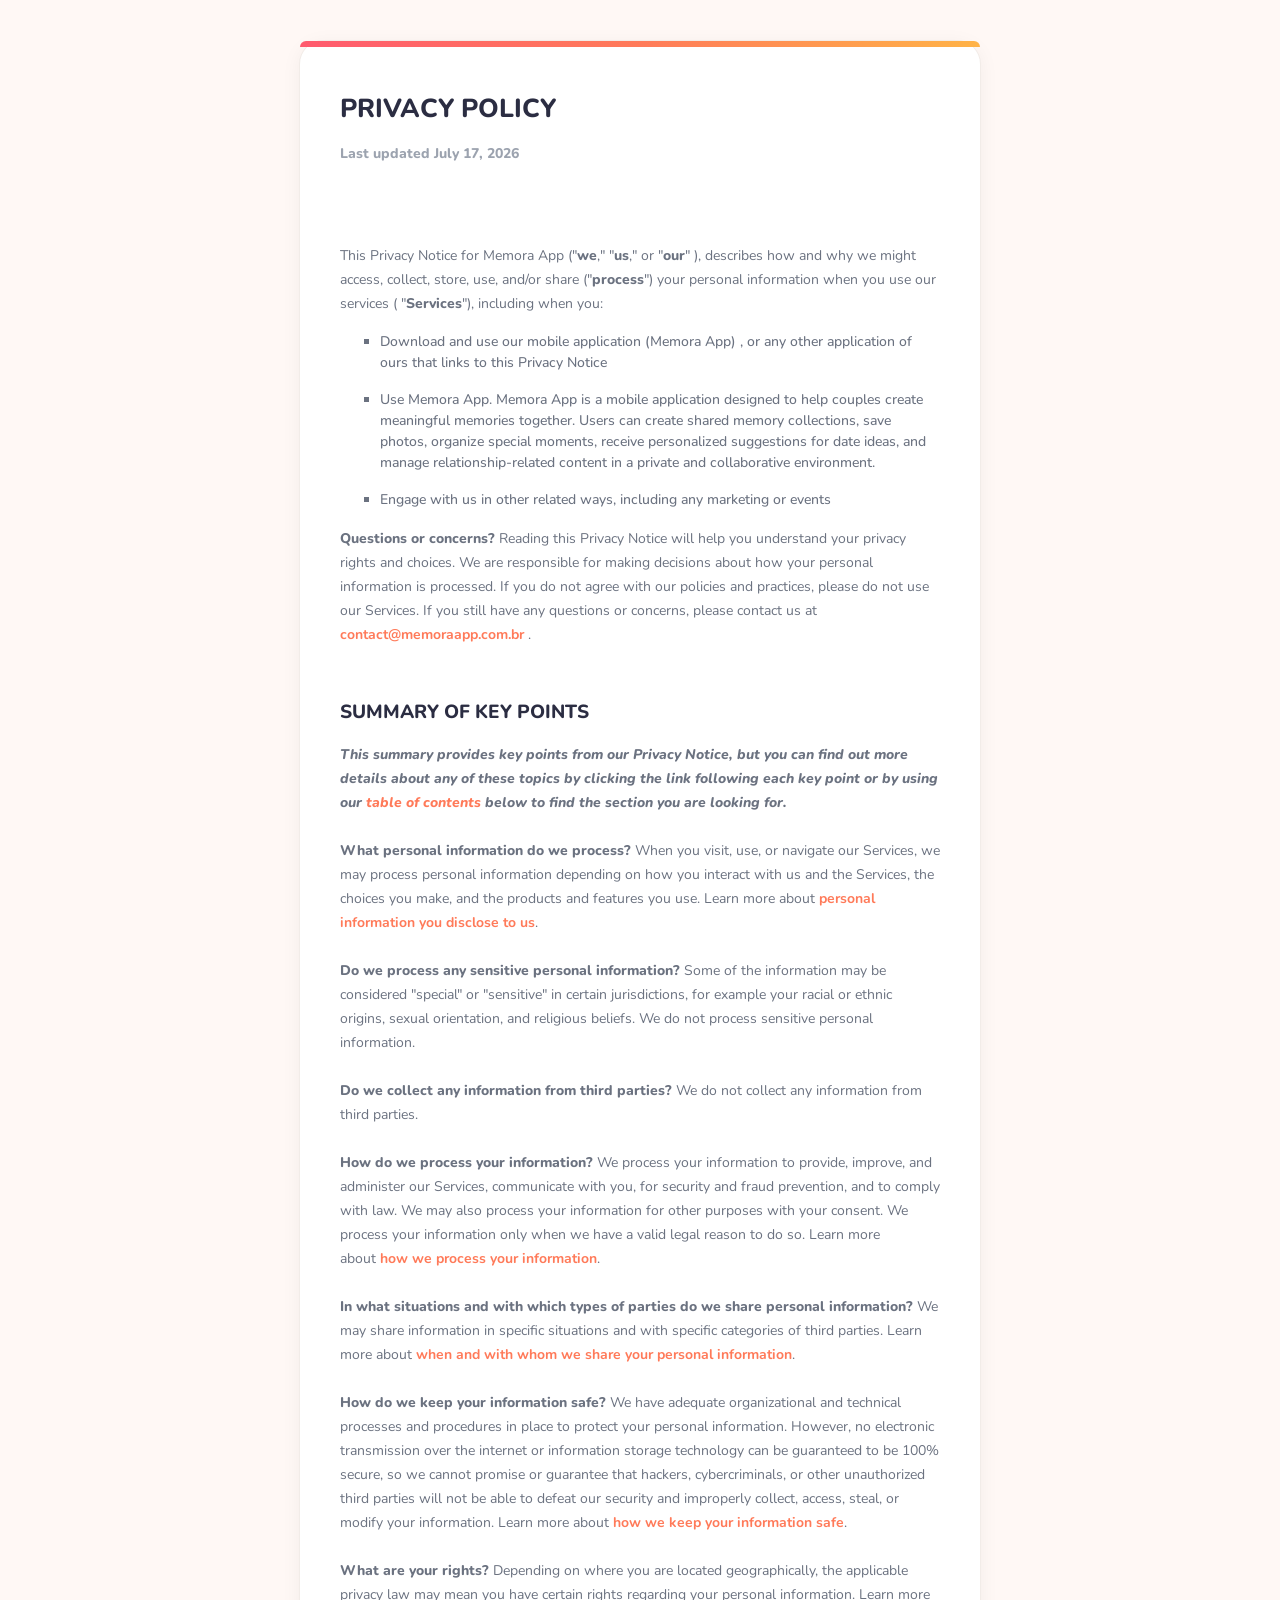
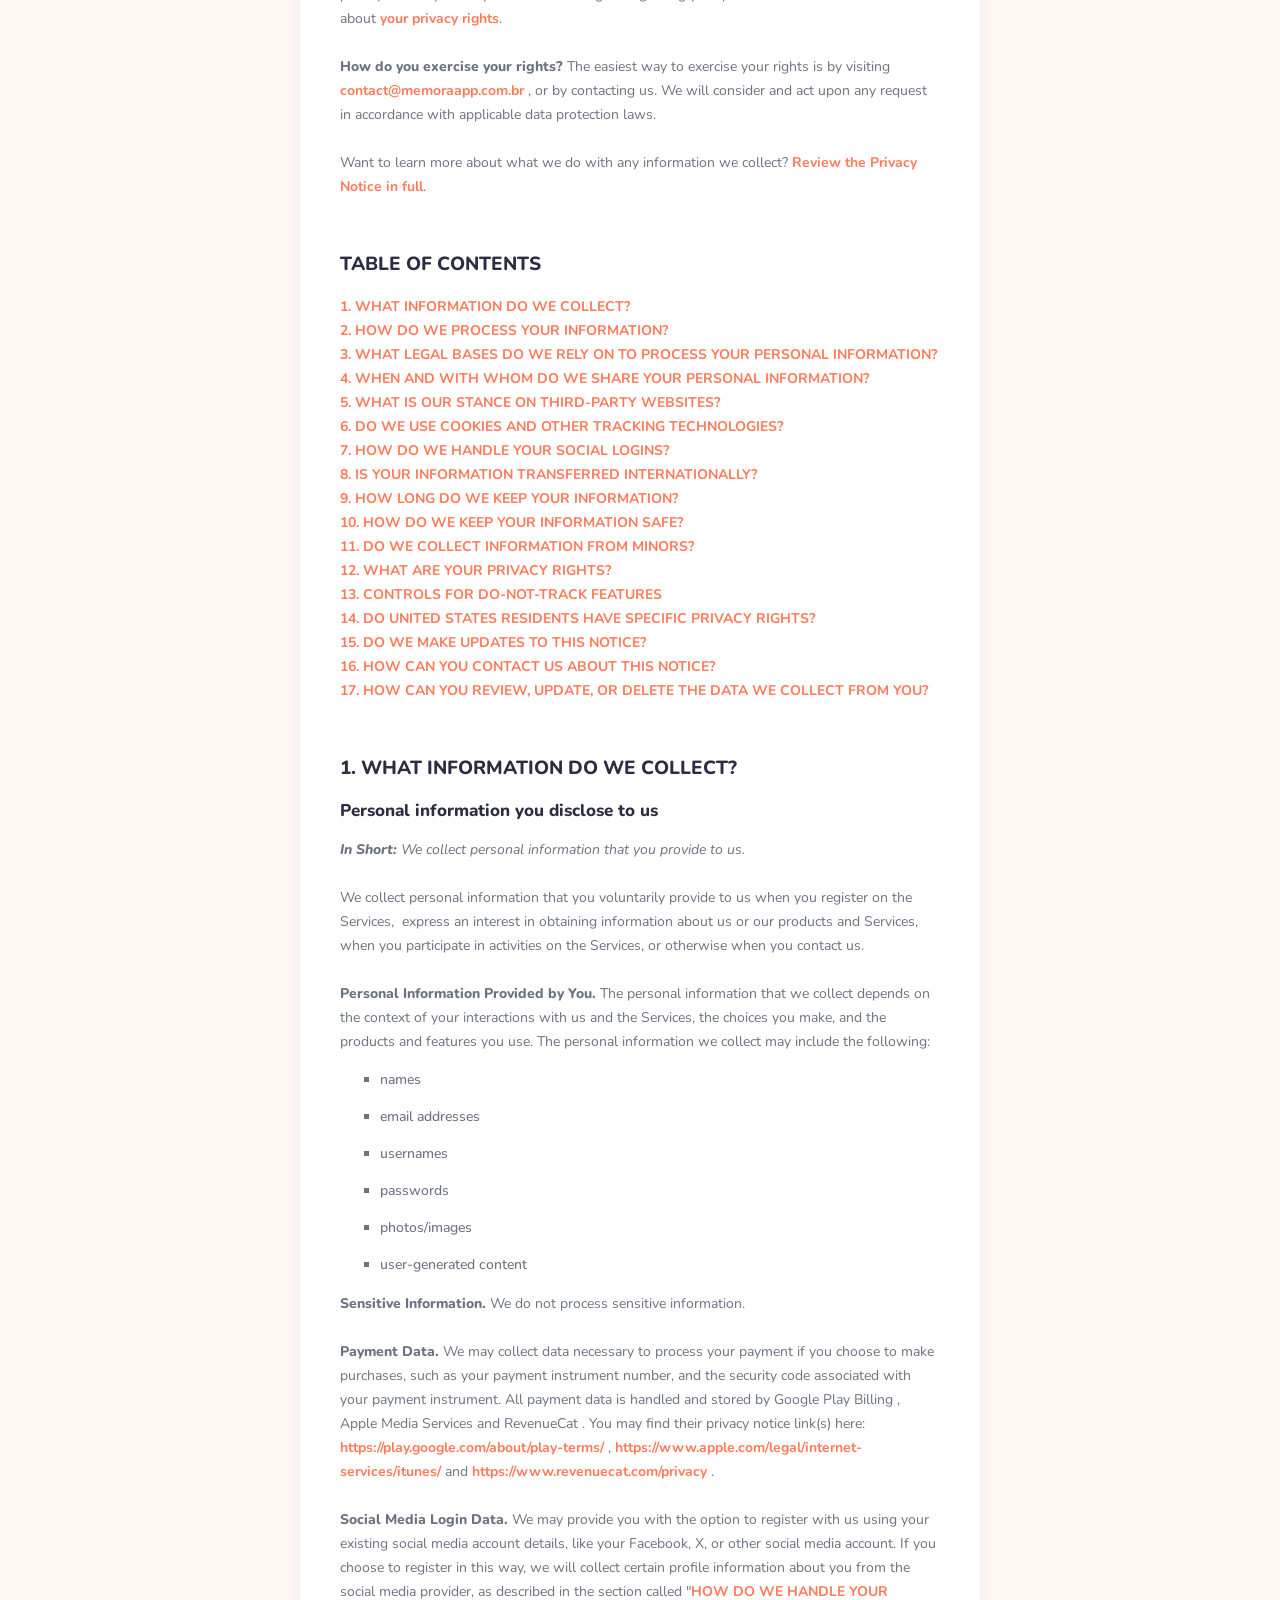
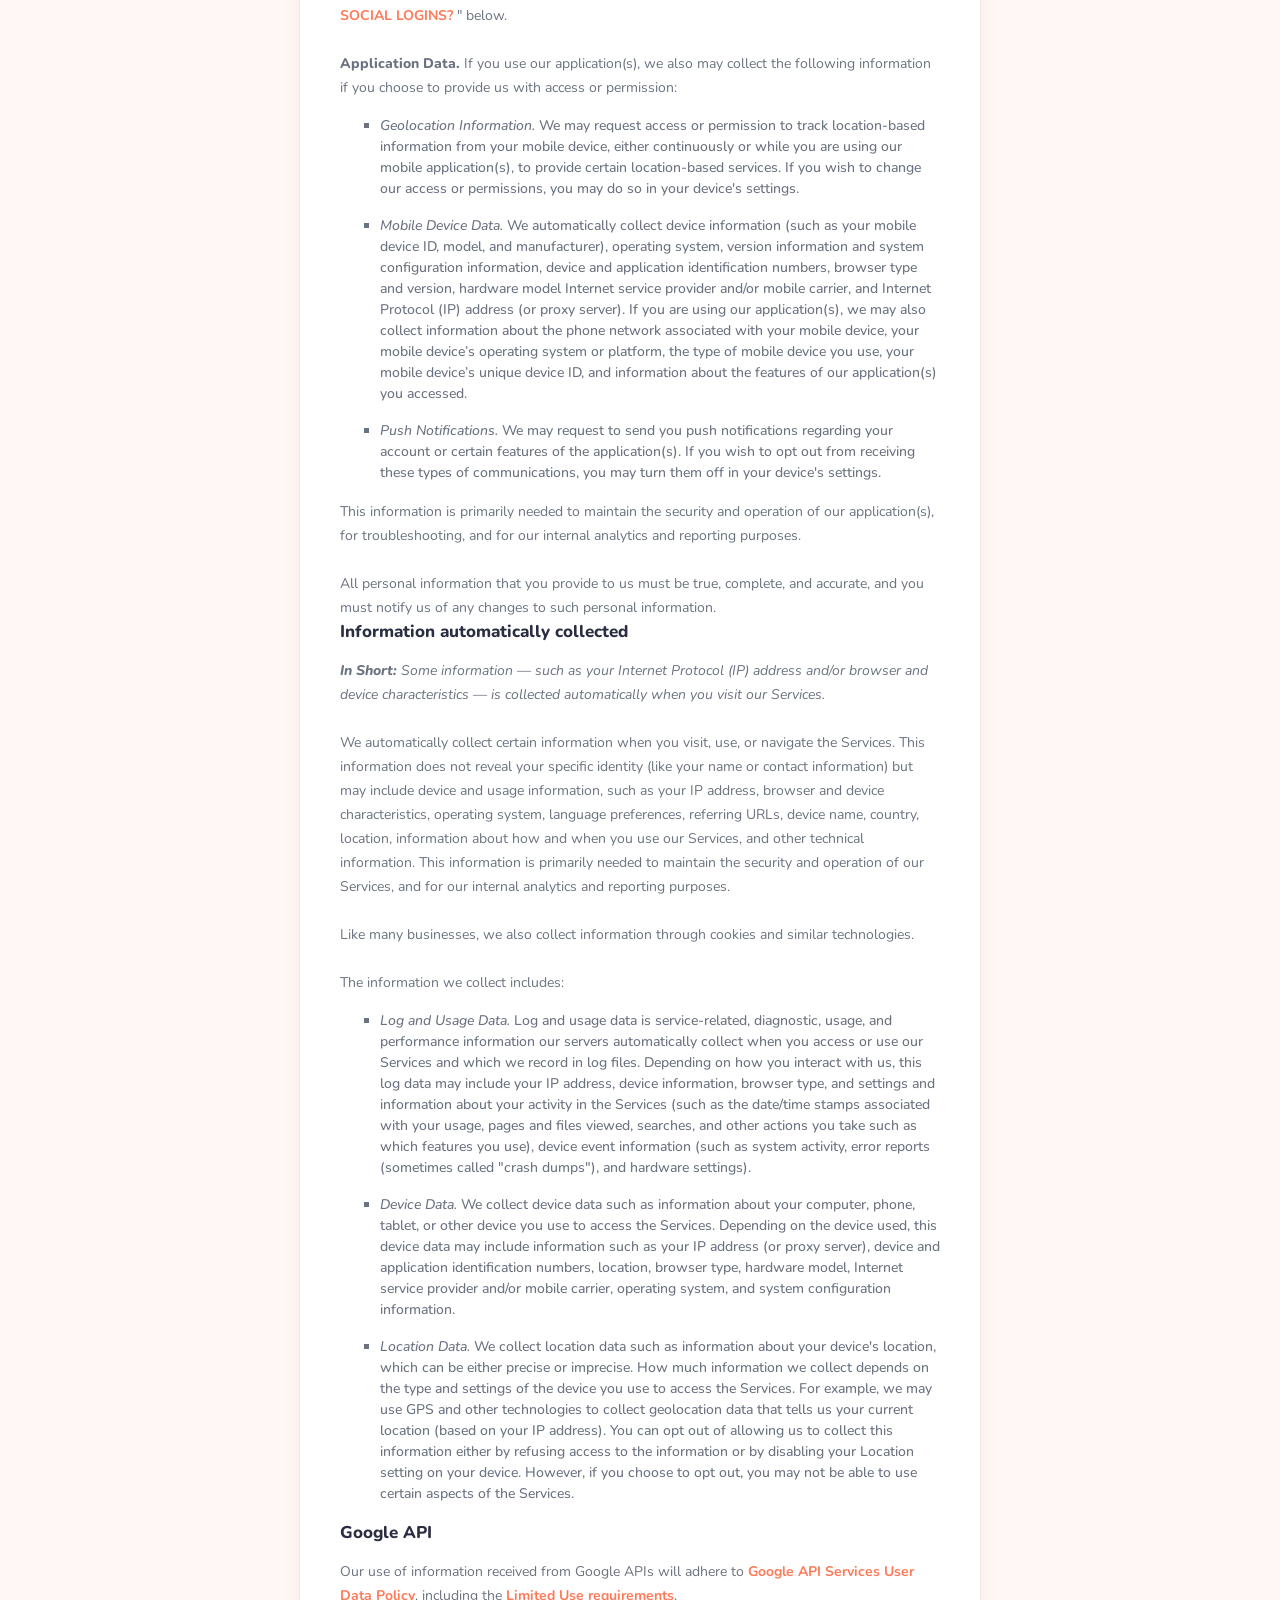
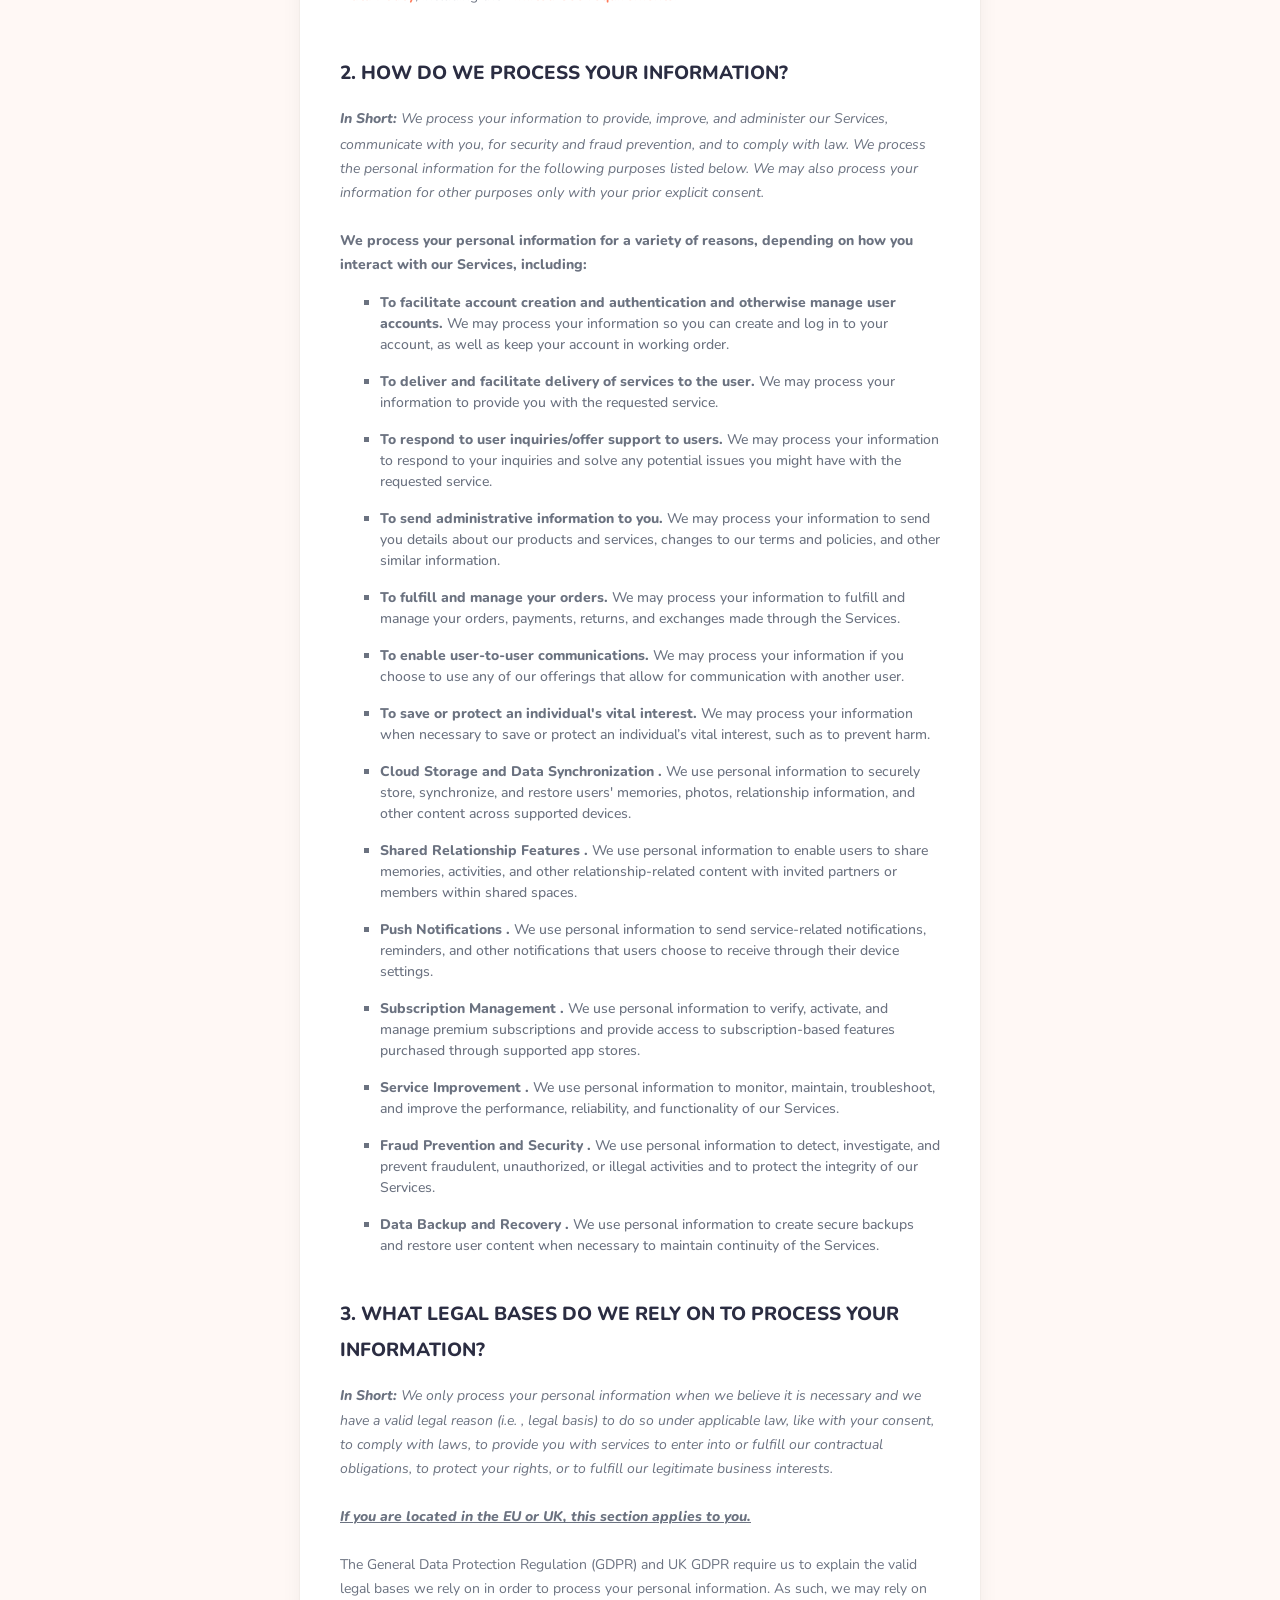
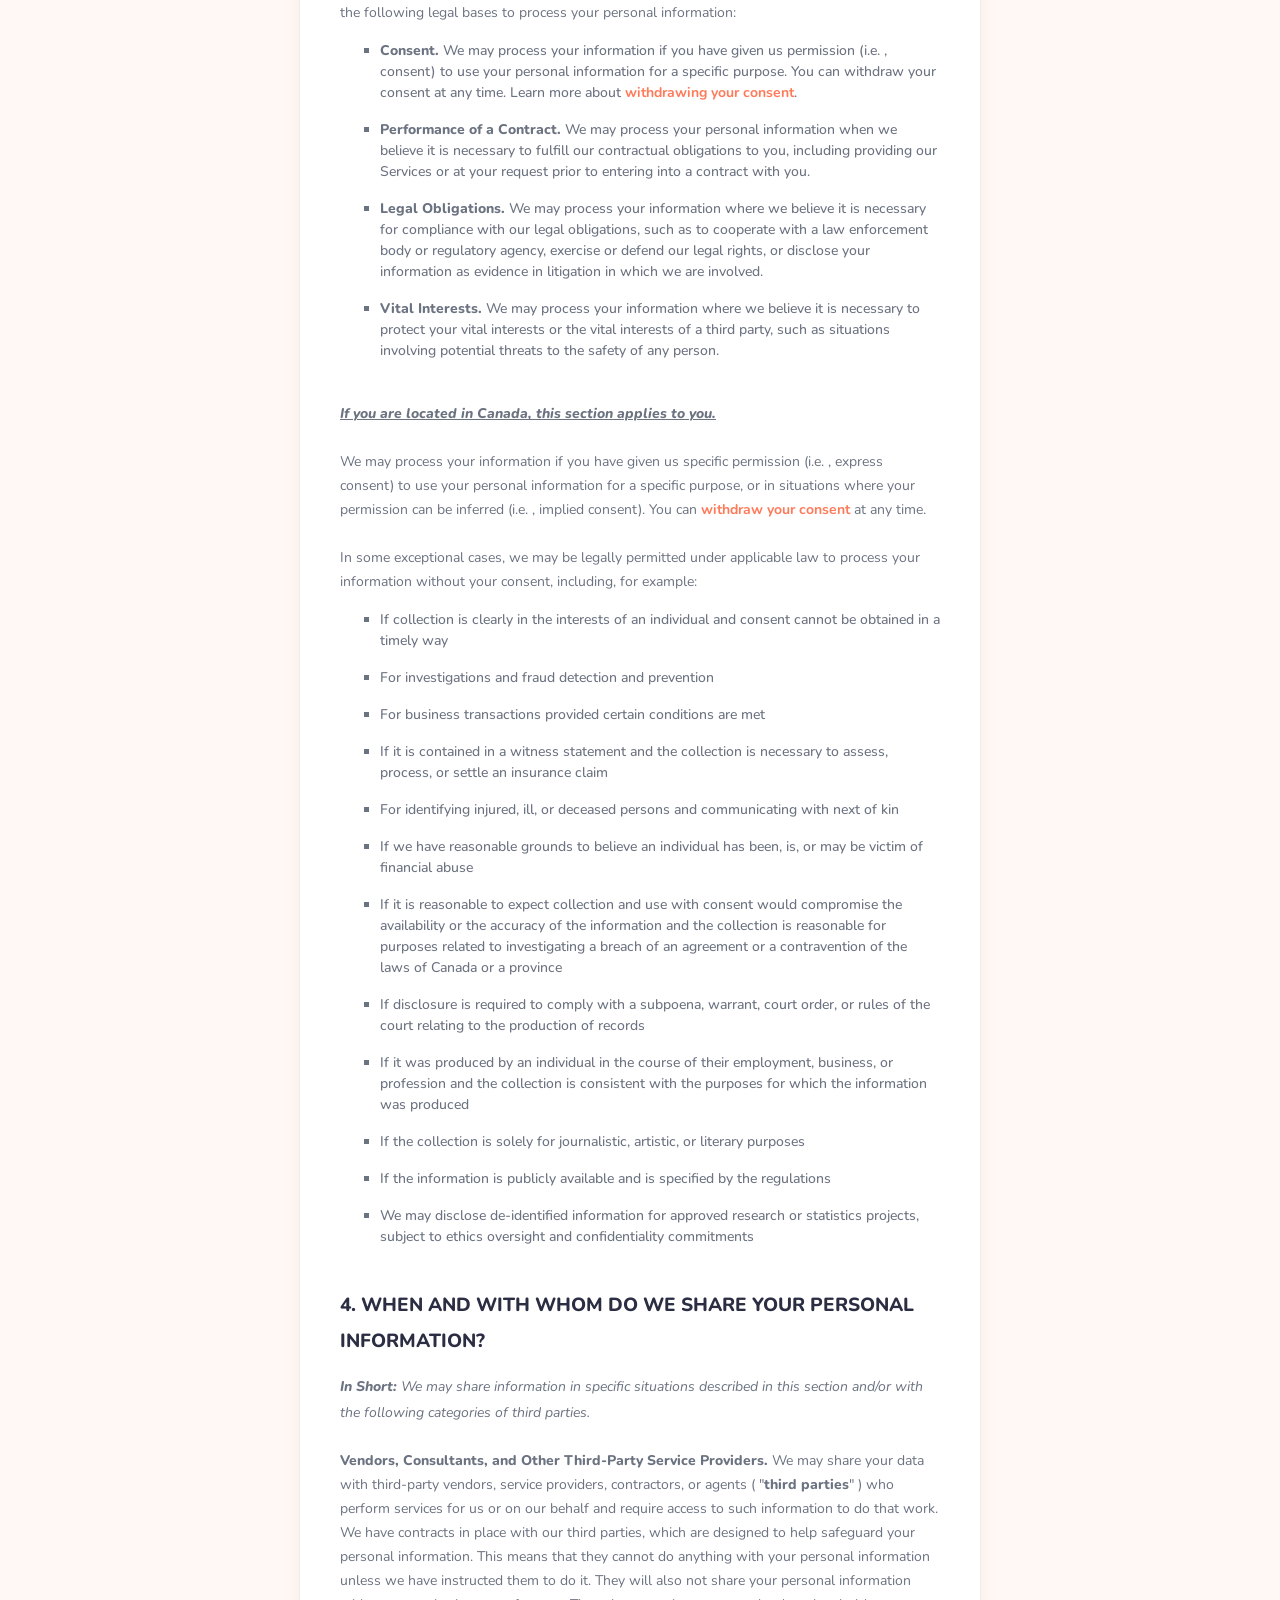
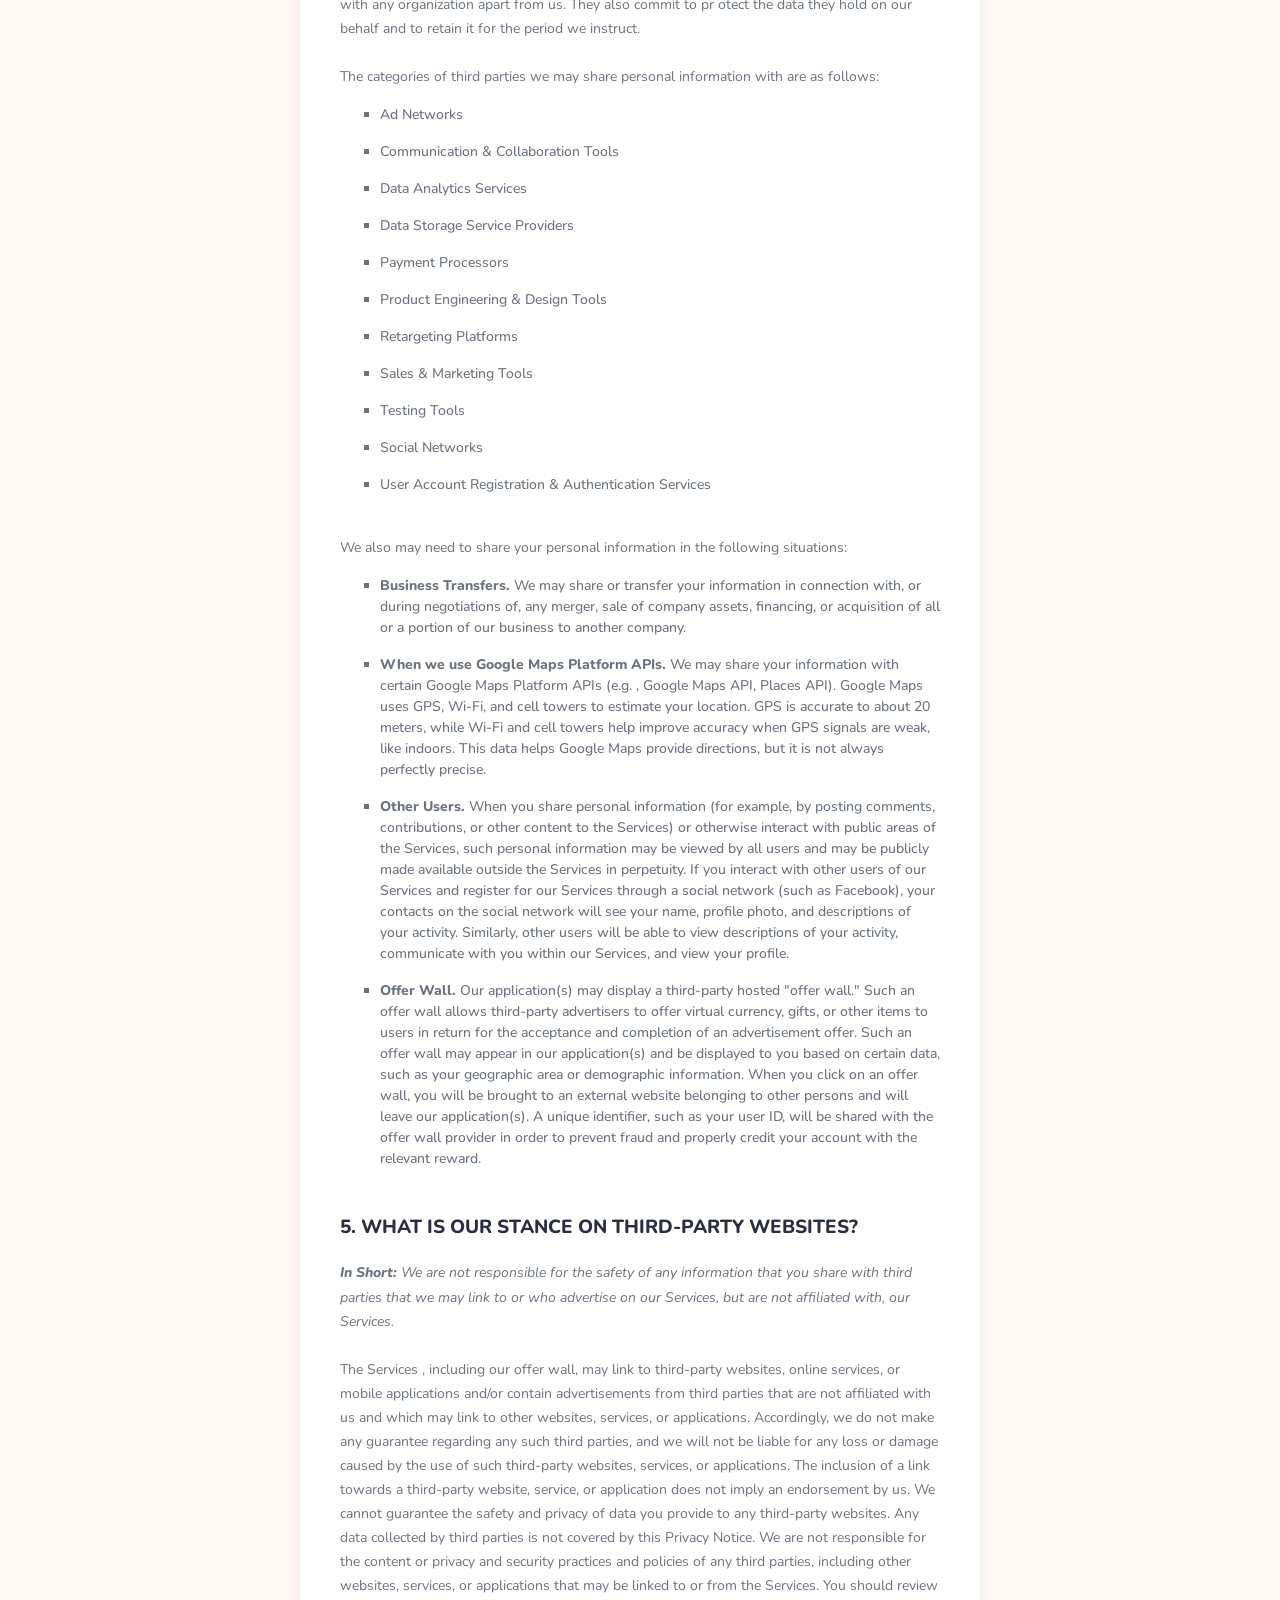
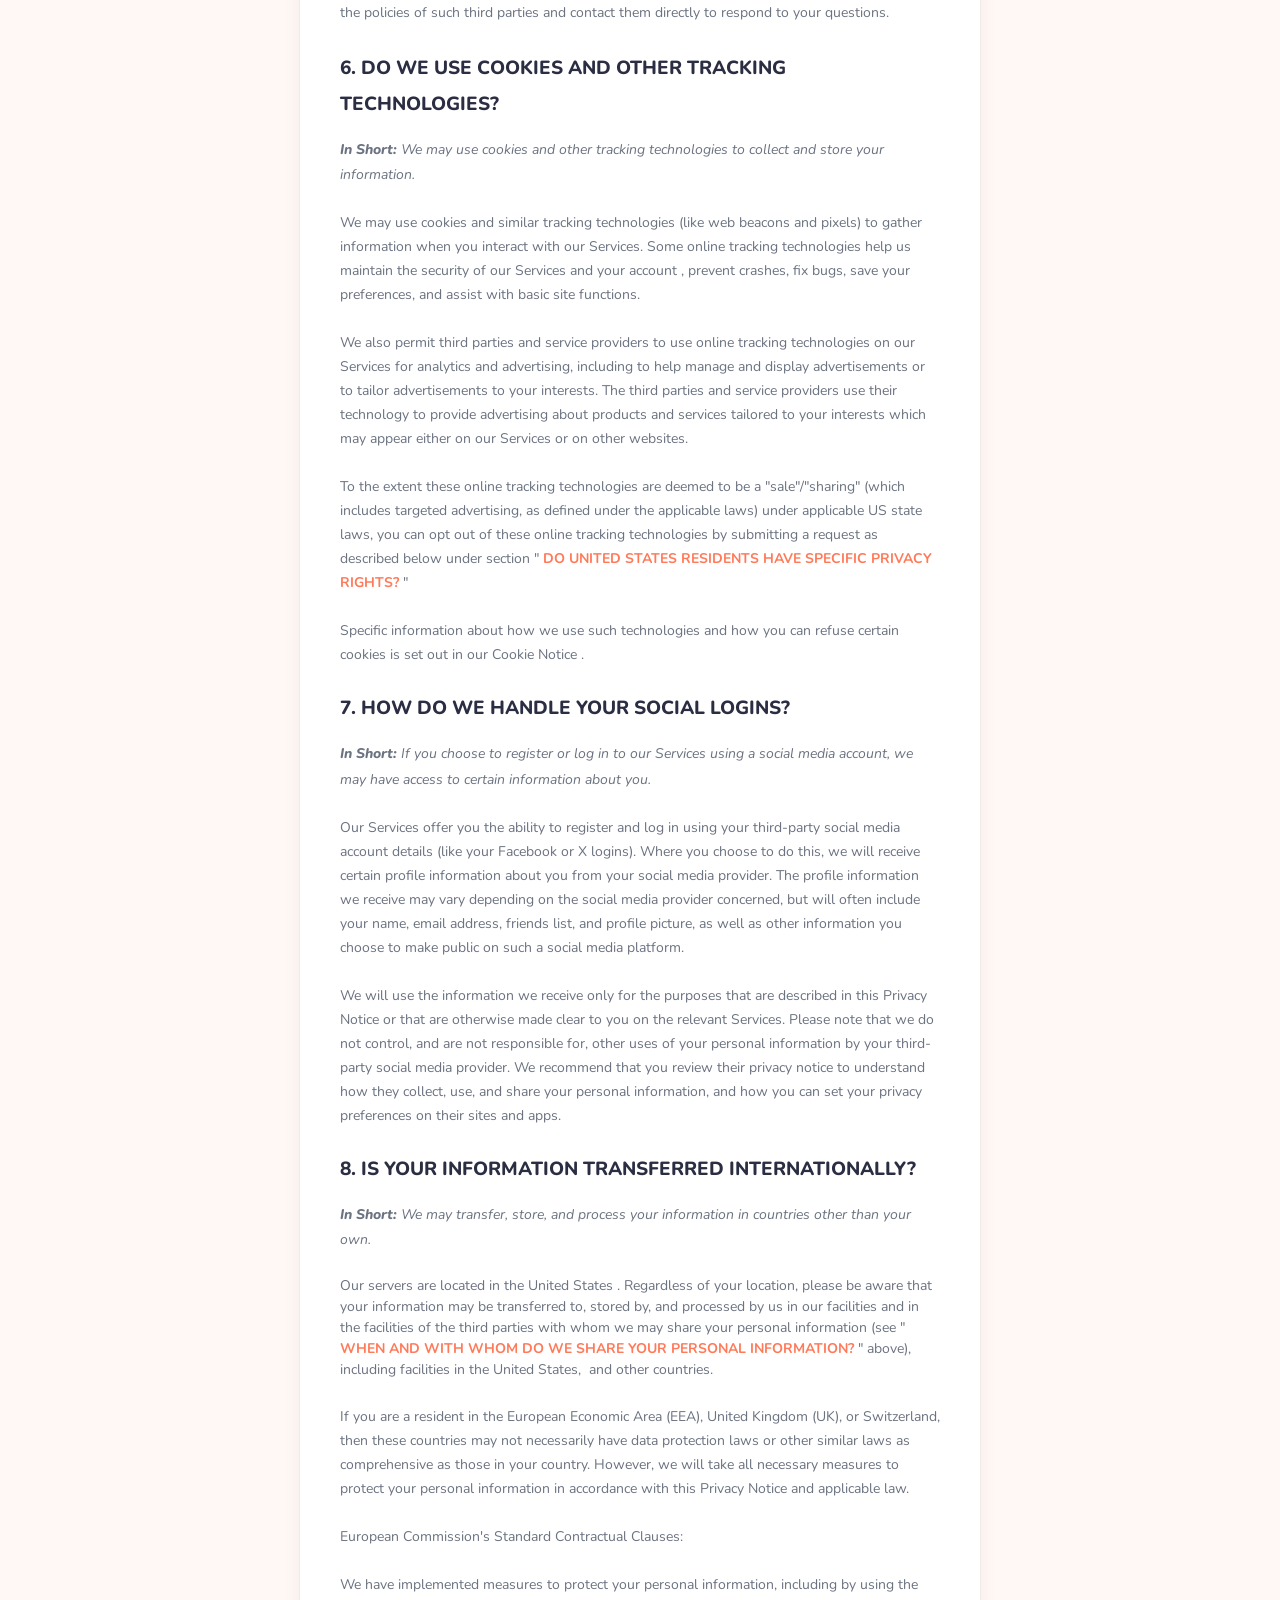
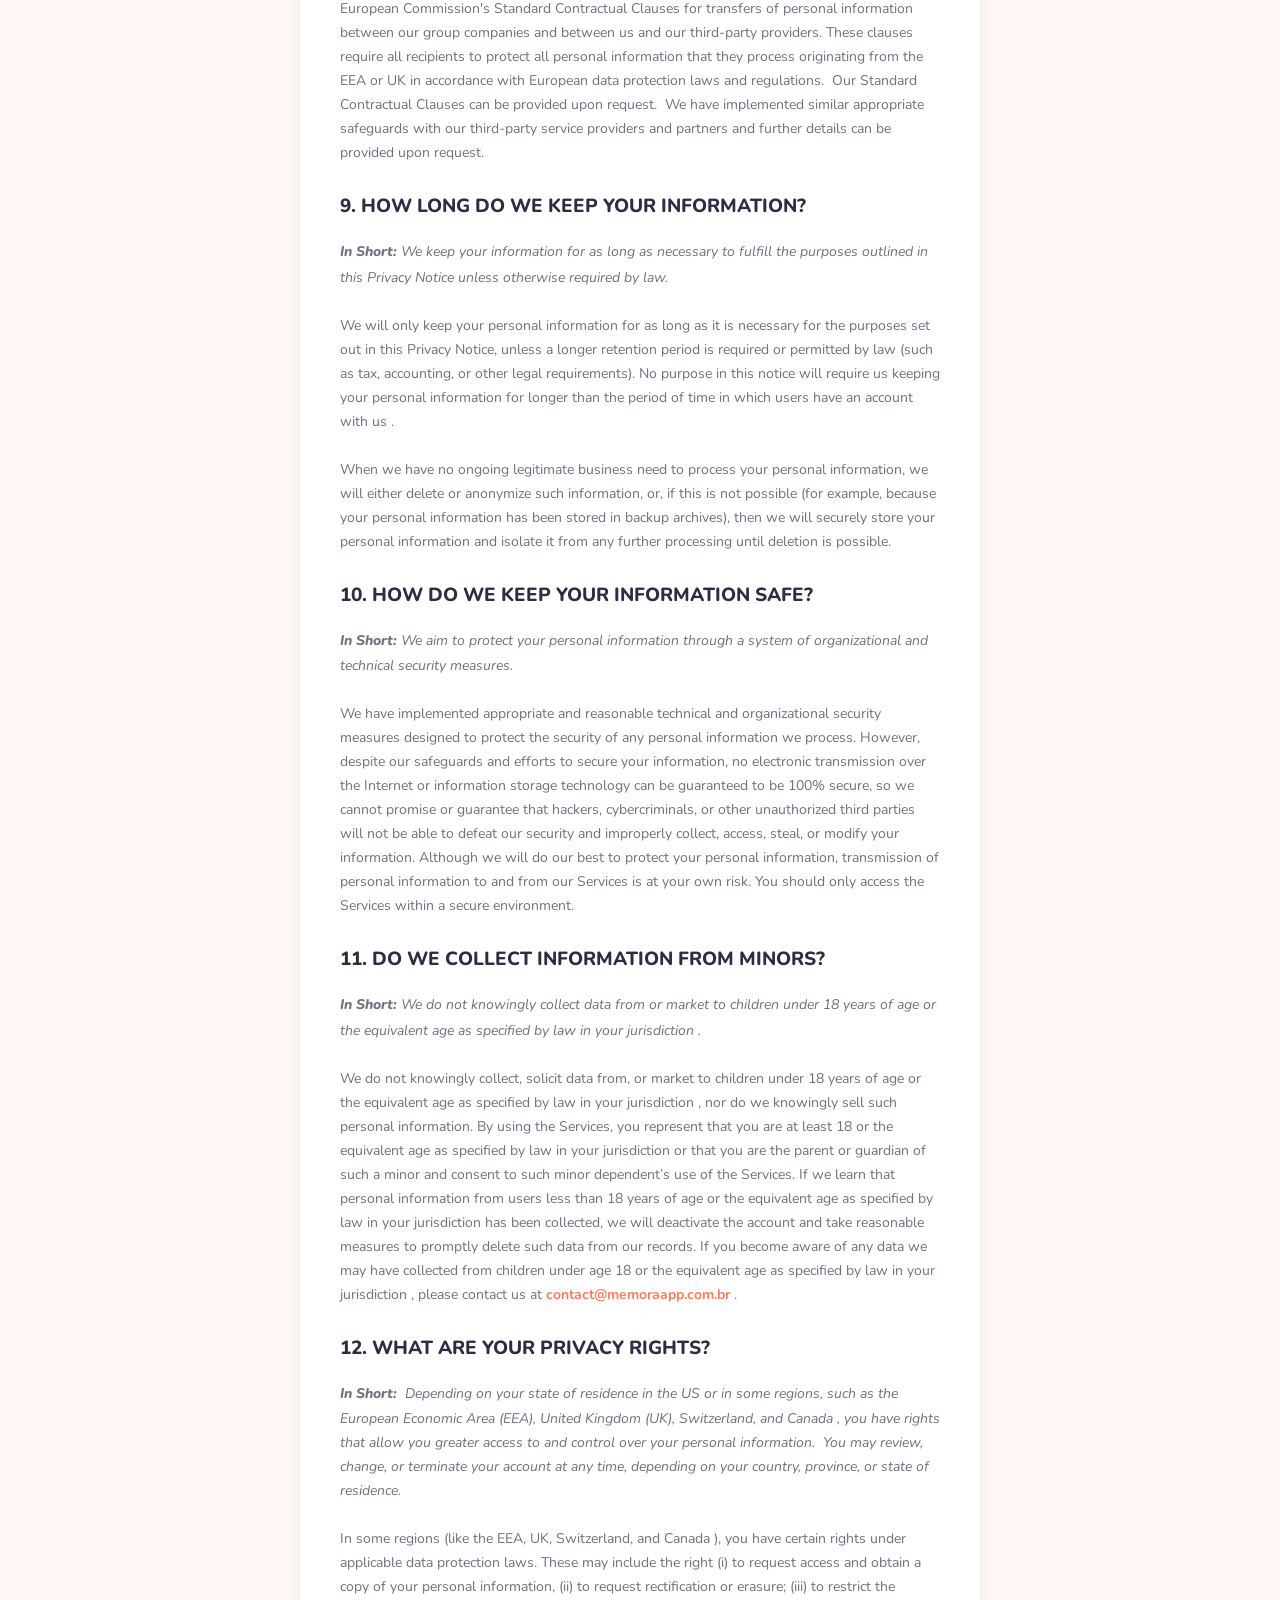
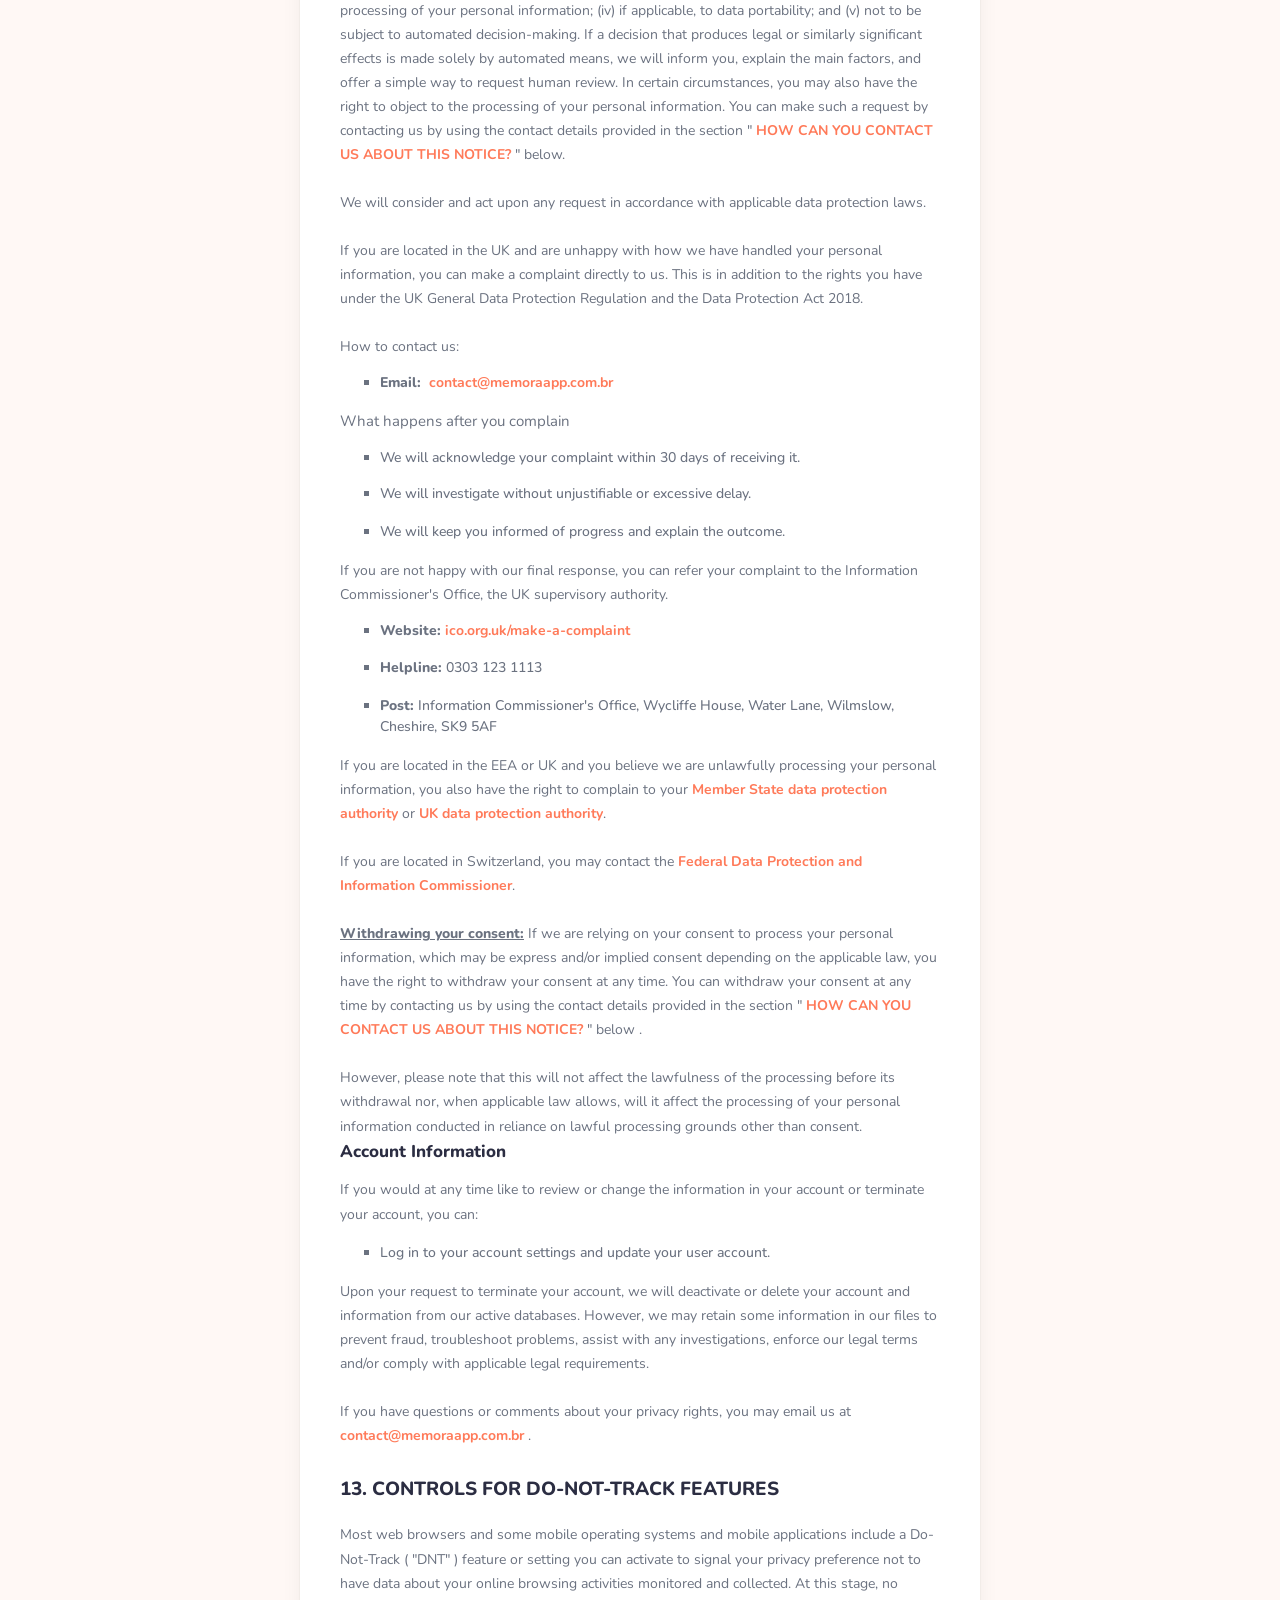
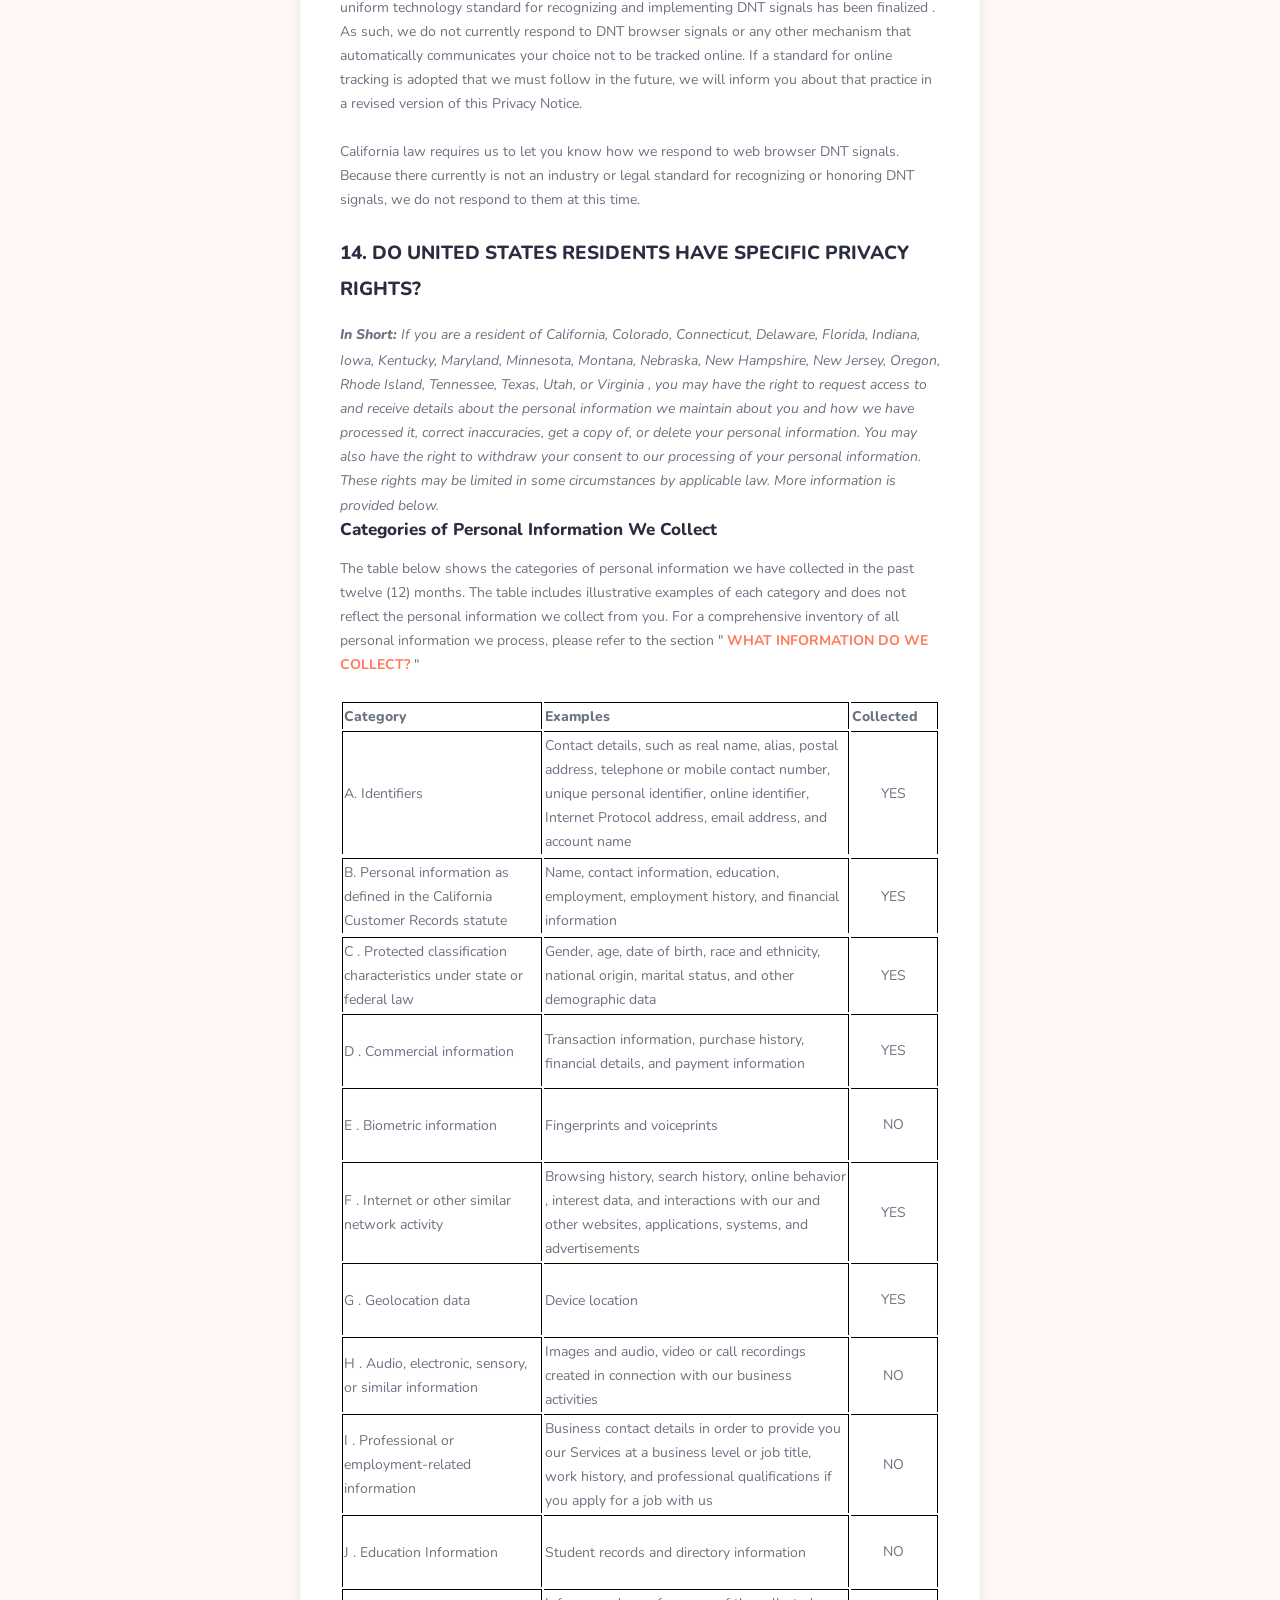
==== privacy.html @ 62ed2dd3 "Adicionando v1 privacy" ====
<!DOCTYPE html>
<html lang="pt-BR">
<head>
    <meta charset="UTF-8">
    <title>Privacy Policy - Memora</title>
    <link rel="stylesheet" href="assets/style.css">
    <style>
        [data-custom-class='body'],
        [data-custom-class='body'] * {
            background: transparent !important;
        }

        [data-custom-class='title'],
        [data-custom-class='title'] * {
            font-family: 'Nunito', Arial, Helvetica, sans-serif !important;
            font-size: 26px !important;
            color: #2B2D42 !important;
        }

        [data-custom-class='subtitle'],
        [data-custom-class='subtitle'] * {
            font-family: 'Nunito', Arial, Helvetica, sans-serif !important;
            color: #9CA3AF !important;
            font-size: 14px !important;
        }

        [data-custom-class='heading_1'],
        [data-custom-class='heading_1'] * {
            font-family: 'Nunito', Arial, Helvetica, sans-serif !important;
            font-size: 19px !important;
            color: #2B2D42 !important;
        }

        [data-custom-class='heading_2'],
        [data-custom-class='heading_2'] * {
            font-family: 'Nunito', Arial, Helvetica, sans-serif !important;
            font-size: 17px !important;
            color: #2B2D42 !important;
        }

        [data-custom-class='body_text'],
        [data-custom-class='body_text'] * {
            color: #6B7280 !important;
            font-size: 14px !important;
            font-family: 'Nunito', Arial, Helvetica, sans-serif !important;
        }

        [data-custom-class='link'],
        [data-custom-class='link'] * {
            color: #FF7A59 !important;
            font-size: 14px !important;
            font-family: 'Nunito', Arial, Helvetica, sans-serif !important;
            word-break: break-word !important;
        }
    </style>
</head>
<body>


<div data-custom-class="body">
    <div><strong><span style="font-size: 26px;"><span data-custom-class="title">
                    <bdt class="block-component"></bdt>
                    <bdt class="question">
                        <h1>PRIVACY POLICY</h1>
                    </bdt>
                    <bdt class="statement-end-if-in-editor"></bdt>
                </span></span></strong></div>
    <div><span style="color: rgb(127, 127, 127);"><strong><span style="font-size: 15px;"><span
                        data-custom-class="subtitle">Last updated <bdt class="question">July 17, 2026</bdt>
                    </span></span></strong></span></div>
    <div><br></div>
    <div><br></div>
    <div><br></div>
    <div style="line-height: 1.5;"><span style="color: rgb(127, 127, 127);"><span
                style="color: rgb(89, 89, 89); font-size: 15px;"><span data-custom-class="body_text">This Privacy Notice
                    for <bdt class="question noTranslate">Memora App</bdt>
                    <bdt class="block-component"></bdt>
                    </bdt> (<bdt class="block-component"></bdt>"<strong>we</strong>," "<strong>us</strong>," or
                    "<strong>our</strong>"<bdt class="statement-end-if-in-editor"></bdt>
                </span><span data-custom-class="body_text">), describes how and why we might access, collect, store,
                    use, and/or share (<bdt class="block-component"></bdt>"<strong>process</strong>"<bdt
                        class="statement-end-if-in-editor"></bdt>) your personal information when you use our services (
                    <bdt class="block-component"></bdt>"<strong>Services</strong>"<bdt
                        class="statement-end-if-in-editor"></bdt>), including when you:
                </span></span></span><span style="font-size: 15px;"><span style="color: rgb(127, 127, 127);"><span
                    data-custom-class="body_text"><span style="color: rgb(89, 89, 89);"><span
                            data-custom-class="body_text">
                            <bdt class="block-component"></bdt>
                        </span></span></span></span></span></span></span></span></li>
        </ul>
        <div>
            <bdt class="block-component"><span style="font-size: 15px;"><span style="font-size: 15px;"><span
                            style="color: rgb(127, 127, 127);"><span data-custom-class="body_text"><span
                                    style="color: rgb(89, 89, 89);"><span data-custom-class="body_text">
                                        <bdt class="block-component"></bdt>
                                    </span></span></span></span></span></span></bdt>
        </div>
        <ul>
            <li data-custom-class="body_text" style="line-height: 1.5;"><span
                    style="font-size: 15px; color: rgb(89, 89, 89);"><span
                        style="font-size: 15px; color: rgb(89, 89, 89);"><span data-custom-class="body_text">Download
                            and use<bdt class="block-component"></bdt> our mobile application<bdt
                                class="block-component"></bdt> (<bdt class="question noTranslate">Memora App)<span
                                    style="font-size: 15px; color: rgb(89, 89, 89);"><span
                                        style="font-size: 15px; color: rgb(89, 89, 89);"><span
                                            data-custom-class="body_text"><span style="font-size: 15px;"><span
                                                    style="color: rgb(89, 89, 89);"><span
                                                        data-custom-class="body_text"><span
                                                            style="font-size: 15px;"><span
                                                                style="color: rgb(89, 89, 89);">
                                                                <bdt class="statement-end-if-in-editor">,</bdt>
                                                            </span></span></span></span></span></span></span></span>
                            </bdt></span><span data-custom-class="body_text"><span style="font-size: 15px;"><span
                                    style="color: rgb(89, 89, 89);"><span data-custom-class="body_text"><span
                                            style="font-size: 15px;"><span style="color: rgb(89, 89, 89);">
                                                <bdt class="statement-end-if-in-editor">
                                                    <bdt class="block-component"> or any other application of ours that
                                                        links to this Privacy Notice</bdt>
                                                </bdt>
                                            </span></span></span></span></span></span></span></span></li>
        </ul>
        <div style="line-height: 1.5;">
            <bdt class="block-component"><span style="font-size: 15px;"></span></bdt>
        </div>
        <ul>
            <li data-custom-class="body_text" style="line-height: 1.5;"><span style="font-size: 15px;">Use <bdt
                        class="question noTranslate">Memora App</bdt>. <bdt class="question">Memora App is a mobile
                        application designed to help couples create meaningful memories together. Users can create
                        shared memory collections, save photos, organize special moments, receive personalized
                        suggestions for date ideas, and manage relationship-related content in a private and
                        collaborative environment.</bdt></span>
                <bdt class="statement-end-if-in-editor"><span style="font-size: 15px;"></span></bdt>
            </li>
        </ul>
        <div style="line-height: 1.5;"><span style="font-size: 15px;"><span style="color: rgb(127, 127, 127);"><span
                        data-custom-class="body_text"><span style="color: rgb(89, 89, 89);"><span
                                data-custom-class="body_text">
                                <bdt class="block-component"></bdt>
                            </span></span></span></span></span></div>
        <ul>
            <li data-custom-class="body_text" style="line-height: 1.5;"><span
                    style="font-size: 15px; color: rgb(89, 89, 89);"><span
                        style="font-size: 15px; color: rgb(89, 89, 89);"><span data-custom-class="body_text">Engage with
                            us in other related ways, including any marketing or events<span
                                style="font-size: 15px;"><span style="color: rgb(89, 89, 89);"><span
                                        data-custom-class="body_text"><span style="font-size: 15px;"><span
                                                style="color: rgb(89, 89, 89);">
                                                <bdt class="statement-end-if-in-editor"></bdt>
                                            </span></span></span></span></span></span></span></span></li>
        </ul>
        <div style="line-height: 1.5;"><span style="font-size: 15px;"><span style="color: rgb(127, 127, 127);"><span
                        data-custom-class="body_text"><strong>Questions or concerns? </strong>Reading this Privacy
                        Notice will help you understand your privacy rights and choices. We are responsible for making
                        decisions about how your personal information is processed. If you do not agree with our
                        policies and practices, please do not use our Services.<bdt class="block-component"></bdt> If
                        you still have any questions or concerns, please contact us at <bdt
                            class="question noTranslate"><a target="_blank" data-custom-class="link"
                                href="mailto:contact@memoraapp.com.br">contact@memoraapp.com.br</a></bdt>
                        .</span></span></span></div>
        <div style="line-height: 1.5;"><br></div>
        <div style="line-height: 1.5;"><br></div>
        <div style="line-height: 1.5;"><strong><span style="font-size: 15px;"><span data-custom-class="heading_1">
                        <h2>SUMMARY OF KEY POINTS</h2>
                    </span></span></strong></div>
        <div style="line-height: 1.5;"><span style="font-size: 15px;"><span
                    data-custom-class="body_text"><strong><em>This summary provides key points from our Privacy Notice,
                            but you can find out more details about any of these topics by clicking the link following
                            each key point or by using our </em></strong></span></span><a data-custom-class="link"
                href="#toc"><span style="color: rgb(0, 58, 250); font-size: 15px;"><span
                        data-custom-class="body_text"><strong><em>table of contents</em></strong></span></span></a><span
                style="font-size: 15px;"><span data-custom-class="body_text"><strong><em> below to find the section you
                            are looking for.</em></strong></span></span></div>
        <div style="line-height: 1.5;"><br></div>
        <div style="line-height: 1.5;"><span style="font-size: 15px;"><span data-custom-class="body_text"><strong>What
                        personal information do we process?</strong> When you visit, use, or navigate our Services, we
                    may process personal information depending on how you interact with us and the Services, the choices
                    you make, and the products and features you use. Learn more about </span></span><a
                data-custom-class="link" href="#personalinfo"><span
                    style="color: rgb(0, 58, 250); font-size: 15px;"><span data-custom-class="body_text">personal
                        information you disclose to us</span></span></a><span data-custom-class="body_text">.</span>
        </div>
        <div style="line-height: 1.5;"><br></div>
        <div style="line-height: 1.5;"><span style="font-size: 15px;"><span data-custom-class="body_text"><strong>Do we
                        process any sensitive personal information? </strong>Some of the information may be considered
                    <bdt class="block-component"></bdt>"special" or "sensitive"<bdt class="statement-end-if-in-editor">
                    </bdt> in certain jurisdictions, for example your racial or ethnic origins, sexual orientation, and
                    religious beliefs. <bdt class="block-component"></bdt>We do not process sensitive personal
                    information.<bdt class="else-block"></bdt>
                </span></span></div>
        <div style="line-height: 1.5;"><br></div>
        <div style="line-height: 1.5;"><span style="font-size: 15px;"><span data-custom-class="body_text"><strong>Do we
                        collect any information from third parties?</strong>
                    <bdt class="block-component"></bdt>We do not collect any information from third parties.<bdt
                        class="else-block"></bdt>
                </span></span></div>
        <div style="line-height: 1.5;"><br></div>
        <div style="line-height: 1.5;"><span style="font-size: 15px;"><span data-custom-class="body_text"><strong>How do
                        we process your information?</strong> We process your information to provide, improve, and
                    administer our Services, communicate with you, for security and fraud prevention, and to comply with
                    law. We may also process your information for other purposes with your consent. We process your
                    information only when we have a valid legal reason to do so. Learn more about </span></span><a
                data-custom-class="link" href="#infouse"><span style="color: rgb(0, 58, 250); font-size: 15px;"><span
                        data-custom-class="body_text">how we process your information</span></span></a><span
                data-custom-class="body_text">.</span></div>
        <div style="line-height: 1.5;"><br></div>
        <div style="line-height: 1.5;"><span style="font-size: 15px;"><span data-custom-class="body_text"><strong>In
                        what situations and with which <bdt class="block-component"></bdt>types of <bdt
                            class="statement-end-if-in-editor"></bdt>parties do we share personal information?</strong>
                    We may share information in specific situations and with specific <bdt class="block-component">
                    </bdt>categories of <bdt class="statement-end-if-in-editor"></bdt>third parties. Learn more
                    about </span></span><a data-custom-class="link" href="#whoshare"><span
                    style="color: rgb(0, 58, 250); font-size: 15px;"><span data-custom-class="body_text">when and with
                        whom we share your personal information</span></span></a><span style="font-size: 15px;"><span
                    data-custom-class="body_text">.<bdt class="block-component"></bdt></span></span></div>
        <div style="line-height: 1.5;"><br></div>
        <div style="line-height: 1.5;"><span style="font-size: 15px;"><span data-custom-class="body_text"><strong>How do
                        we keep your information safe?</strong> We have adequate <bdt class="block-component"></bdt>
                    organizational<bdt class="statement-end-if-in-editor"></bdt> and technical processes and procedures
                    in place to protect your personal information. However, no electronic transmission over the internet
                    or information storage technology can be guaranteed to be 100% secure, so we cannot promise or
                    guarantee that hackers, cybercriminals, or other <bdt class="block-component"></bdt>unauthorized<bdt
                        class="statement-end-if-in-editor"></bdt> third parties will not be able to defeat our security
                    and improperly collect, access, steal, or modify your information. Learn more about </span></span><a
                data-custom-class="link" href="#infosafe"><span style="color: rgb(0, 58, 250); font-size: 15px;"><span
                        data-custom-class="body_text">how we keep your information safe</span></span></a><span
                data-custom-class="body_text">.</span><span style="font-size: 15px;"><span
                    data-custom-class="body_text">
                    <bdt class="statement-end-if-in-editor"></bdt>
                </span></span></div>
        <div style="line-height: 1.5;"><br></div>
        <div style="line-height: 1.5;"><span style="font-size: 15px;"><span data-custom-class="body_text"><strong>What
                        are your rights?</strong> Depending on where you are located geographically, the applicable
                    privacy law may mean you have certain rights regarding your personal information. Learn more
                    about </span></span><a data-custom-class="link" href="#privacyrights"><span
                    style="color: rgb(0, 58, 250); font-size: 15px;"><span data-custom-class="body_text">your privacy
                        rights</span></span></a><span data-custom-class="body_text">.</span></div>
        <div style="line-height: 1.5;"><br></div>
        <div style="line-height: 1.5;"><span style="font-size: 15px;"><span data-custom-class="body_text"><strong>How do
                        you exercise your rights?</strong> The easiest way to exercise your rights is by <bdt
                        class="block-component"></bdt>visiting <span style="color: rgb(0, 58, 250);">
                        <bdt class="question noTranslate"><a target="_blank" data-custom-class="link"
                                href="mailto:contact@memoraapp.com.br">contact@memoraapp.com.br</a></bdt>
                    </span>
                    <bdt class="else-block"></bdt>, or by contacting us. We will consider and act upon any request in
                    accordance with applicable data protection laws.
                </span></span></div>
        <div style="line-height: 1.5;"><br></div>
        <div style="line-height: 1.5;"><span style="font-size: 15px;"><span data-custom-class="body_text">Want to learn
                    more about what we do with any information we collect? </span></span><a data-custom-class="link"
                href="#toc"><span style="color: rgb(0, 58, 250); font-size: 15px;"><span
                        data-custom-class="body_text">Review the Privacy Notice in full</span></span></a><span
                style="font-size: 15px;"><span data-custom-class="body_text">.</span></span></div>
        <div style="line-height: 1.5;"><br></div>
        <div style="line-height: 1.5;"><br></div>
        <div id="toc" style="line-height: 1.5;"><span style="font-size: 15px;"><span
                    style="color: rgb(127, 127, 127);"><span style="color: rgb(0, 0, 0);"><strong><span
                                data-custom-class="heading_1">
                                <h2>TABLE OF CONTENTS</h2>
                            </span></strong></span></span></span></div>
        <div style="line-height: 1.5;"><span style="font-size: 15px;"><a data-custom-class="link"
                    href="#infocollect"><span style="color: rgb(0, 58, 250);">1. WHAT INFORMATION DO WE
                        COLLECT?</span></a></span></div>
        <div style="line-height: 1.5;"><span style="font-size: 15px;"><a data-custom-class="link" href="#infouse"><span
                        style="color: rgb(0, 58, 250);">2. HOW DO WE PROCESS YOUR INFORMATION?<bdt
                            class="block-component"></bdt></span></a></span></div>
        <div style="line-height: 1.5;"><span style="font-size: 15px;"><a data-custom-class="link"
                    href="#legalbases"><span style="color: rgb(0, 58, 250);">3. <span style="font-size: 15px;"><span
                                style="color: rgb(0, 58, 250);">WHAT LEGAL BASES DO WE RELY ON TO PROCESS YOUR PERSONAL
                                INFORMATION?</span></span>
                        <bdt class="statement-end-if-in-editor"></bdt>
                    </span></a></span></div>
        <div style="line-height: 1.5;"><span style="font-size: 15px;"><span style="color: rgb(0, 58, 250);"><a
                        data-custom-class="link" href="#whoshare">4. WHEN AND WITH WHOM DO WE SHARE YOUR PERSONAL
                        INFORMATION?</a></span><span data-custom-class="body_text">
                    <bdt class="block-component"></bdt>
                </span></span></div>
        <div style="line-height: 1.5;"><span style="color: rgb(0, 58, 250); font-size: 15px;"><a
                    data-custom-class="link" href="#3pwebsites">5. WHAT IS OUR STANCE ON THIRD-PARTY WEBSITES?<bdt
                        class="statement-end-if-in-editor"></bdt></a><span style="color: rgb(127, 127, 127);"><span
                        style="color: rgb(89, 89, 89);"><span data-custom-class="body_text"><span
                                style="color: rgb(89, 89, 89);">
                                <bdt class="block-component"></bdt>
                            </span></span></span></span></span></div>
        <div style="line-height: 1.5;"><span style="font-size: 15px;"><a data-custom-class="link" href="#cookies"><span
                        style="color: rgb(0, 58, 250);">6. DO WE USE COOKIES AND OTHER TRACKING
                        TECHNOLOGIES?</span></a><span style="color: rgb(127, 127, 127);"><span
                        style="color: rgb(89, 89, 89);"><span data-custom-class="body_text"><span
                                style="color: rgb(89, 89, 89);">
                                <bdt class="statement-end-if-in-editor"></bdt>
                            </span></span></span></span>
                <bdt class="block-component"></bdt>
            </span></div>
        <div style="line-height: 1.5;"><span style="font-size: 15px;"><span style="color: rgb(127, 127, 127);"><span
                        style="color: rgb(89, 89, 89);"><span data-custom-class="body_text"><span
                                style="color: rgb(89, 89, 89);"><span style="color: rgb(89, 89, 89);"><span
                                        style="color: rgb(89, 89, 89);">
                                        <bdt class="block-component"></bdt>
                                    </span></span></span></span></span></span></span></div>
        <div style="line-height: 1.5;"><span style="font-size: 15px;"><a data-custom-class="link"
                    href="#sociallogins"><span style="color: rgb(0, 58, 250);"><span
                            style="color: rgb(0, 58, 250);"><span style="color: rgb(0, 58, 250);">7. HOW DO WE HANDLE
                                YOUR SOCIAL LOGINS?</span></span></span></a><span
                    style="color: rgb(127, 127, 127);"><span style="color: rgb(89, 89, 89);"><span
                            data-custom-class="body_text"><span style="color: rgb(89, 89, 89);"><span
                                    style="color: rgb(89, 89, 89);"><span style="color: rgb(89, 89, 89);">
                                        <bdt class="statement-end-if-in-editor"></bdt>
                                    </span></span>
                                <bdt class="block-component"></bdt>
                            </span></span></span></span></span></div>
        <div style="line-height: 1.5;"><span style="font-size: 15px;"><a data-custom-class="link"
                    href="#intltransfers"><span style="color: rgb(0, 58, 250);">8. IS YOUR INFORMATION TRANSFERRED
                        INTERNATIONALLY?</span></a><span style="color: rgb(127, 127, 127);"><span
                        style="color: rgb(89, 89, 89);"><span data-custom-class="body_text"><span
                                style="color: rgb(89, 89, 89);">
                                <bdt class="statement-end-if-in-editor"></bdt>
                            </span></span></span></span></span></div>
        <div style="line-height: 1.5;"><span style="font-size: 15px;"><a data-custom-class="link"
                    href="#inforetain"><span style="color: rgb(0, 58, 250);">9. HOW LONG DO WE KEEP YOUR
                        INFORMATION?</span></a><span style="color: rgb(127, 127, 127);"><span
                        style="color: rgb(89, 89, 89);"><span data-custom-class="body_text"><span
                                style="color: rgb(89, 89, 89);"><span style="color: rgb(89, 89, 89);">
                                    <bdt class="block-component"></bdt>
                                </span></span></span></span></span></span></div>
        <div style="line-height: 1.5;"><span style="font-size: 15px;"><a data-custom-class="link" href="#infosafe"><span
                        style="color: rgb(0, 58, 250);">10. HOW DO WE KEEP YOUR INFORMATION SAFE?</span></a><span
                    style="color: rgb(127, 127, 127);"><span style="color: rgb(89, 89, 89);"><span
                            data-custom-class="body_text"><span style="color: rgb(89, 89, 89);">
                                <bdt class="statement-end-if-in-editor"></bdt>
                                <bdt class="block-component"></bdt>
                            </span></span></span></span></span></div>
        <div style="line-height: 1.5;"><span style="font-size: 15px;"><a data-custom-class="link"
                    href="#infominors"><span style="color: rgb(0, 58, 250);">11. DO WE COLLECT INFORMATION FROM
                        MINORS?</span></a><span style="color: rgb(127, 127, 127);"><span
                        style="color: rgb(89, 89, 89);"><span data-custom-class="body_text"><span
                                style="color: rgb(89, 89, 89);">
                                <bdt class="statement-end-if-in-editor"></bdt>
                            </span></span></span></span></span></div>
        <div style="line-height: 1.5;"><span style="font-size: 15px;"><span style="color: rgb(0, 58, 250);"><a
                        data-custom-class="link" href="#privacyrights">12. WHAT ARE YOUR PRIVACY
                        RIGHTS?</a></span></span></div>
        <div style="line-height: 1.5;"><span style="font-size: 15px;"><a data-custom-class="link" href="#DNT"><span
                        style="color: rgb(0, 58, 250);">13. CONTROLS FOR DO-NOT-TRACK FEATURES<bdt
                            class="block-component"></bdt></span></a></span></div>
        <div style="line-height: 1.5;"><span style="font-size: 15px;"><a data-custom-class="link" href="#uslaws"><span
                        style="color: rgb(0, 58, 250);">14. DO UNITED STATES RESIDENTS HAVE SPECIFIC PRIVACY
                        RIGHTS?</span></a></span>
            <bdt class="block-component"><span style="font-size: 15px;"><span data-custom-class="body_text"></span>
            </bdt></span>
        </div>
        <div style="line-height: 1.5;">
            <bdt class="block-component"><span style="font-size: 15px;"></bdt>
            <bdt class="block-component"></bdt>
            <bdt class="block-component"></bdt>
            <bdt class="block-component"></bdt>
            <bdt class="block-component"></bdt>
            <bdt class="block-component"></bdt>
            <bdt class="block-component"></bdt>
            <bdt class="block-component"></bdt>
            <bdt class="block-component"></bdt>
            <bdt class="block-component"></span></bdt>
        </div>
        <div style="line-height: 1.5;"><span style="font-size: 15px;"><a data-custom-class="link"
                    href="#policyupdates"><span style="color: rgb(0, 58, 250);">15. DO WE MAKE UPDATES TO THIS
                        NOTICE?</span></a></span></div>
        <div style="line-height: 1.5;"><a data-custom-class="link" href="#contact"><span
                    style="color: rgb(0, 58, 250); font-size: 15px;">16. HOW CAN YOU CONTACT US ABOUT THIS
                    NOTICE?</span></a></div>
        <div style="line-height: 1.5;"><a data-custom-class="link" href="#request"><span
                    style="color: rgb(0, 58, 250);">17. HOW CAN YOU REVIEW, UPDATE, OR DELETE THE DATA WE COLLECT FROM
                    YOU?</span></a></div>
        <div style="line-height: 1.5;"><br></div>
        <div style="line-height: 1.5;"><br></div>
        <div id="infocollect" style="line-height: 1.5;"><span style="color: rgb(0, 0, 0);"><span
                    style="color: rgb(0, 0, 0); font-size: 15px;"><span
                        style="font-size: 15px; color: rgb(0, 0, 0);"><span
                            style="font-size: 15px; color: rgb(0, 0, 0);"><span id="control"
                                style="color: rgb(0, 0, 0);"><strong><span data-custom-class="heading_1">
                                        <h2>1. WHAT INFORMATION DO WE COLLECT?</h2>
                                    </span></strong></span></span></span></span></span><span
                data-custom-class="heading_2" id="personalinfo" style="color: rgb(0, 0, 0);"><span
                    style="font-size: 15px;"><strong>
                        <h3>Personal information you disclose to us</h3>
                    </strong></span></span><span style="color: rgb(127, 127, 127);"><span
                    style="color: rgb(89, 89, 89); font-size: 15px;"><span data-custom-class="body_text"><span
                            style="font-size: 15px; color: rgb(89, 89, 89);"><span
                                style="font-size: 15px; color: rgb(89, 89, 89);"><span
                                    data-custom-class="body_text"><strong><em>In
                                            Short:</em></strong></span></span></span></span><span
                        data-custom-class="body_text"><span style="font-size: 15px; color: rgb(89, 89, 89);"><span
                                style="font-size: 15px; color: rgb(89, 89, 89);"><span
                                    data-custom-class="body_text"><strong><em> </em></strong><em>We collect personal
                                        information that you provide to
                                        us.</em></span></span></span></span></span></span></div>
        <div style="line-height: 1.5;"><br></div>
        <div style="line-height: 1.5;"><span style="font-size: 15px; color: rgb(89, 89, 89);"><span
                    style="font-size: 15px; color: rgb(89, 89, 89);"><span data-custom-class="body_text">We collect
                        personal information that you voluntarily provide to us when you <span style="font-size: 15px;">
                            <bdt class="block-component"></bdt>
                        </span>register on the Services, </span><span style="font-size: 15px;"><span
                            data-custom-class="body_text"><span style="font-size: 15px;">
                                <bdt class="statement-end-if-in-editor"></bdt>
                            </span></span><span data-custom-class="body_text">express an interest in obtaining
                            information about us or our products and Services, when you participate in activities on the
                            Services, or otherwise when you contact us.</span></span></span></span></div>
        <div style="line-height: 1.5;"><br></div>
        <div style="line-height: 1.5;"><span style="font-size: 15px; color: rgb(89, 89, 89);"><span
                    style="font-size: 15px; color: rgb(89, 89, 89);"><span data-custom-class="body_text"><span
                            style="font-size: 15px;">
                            <bdt class="block-component"></bdt>
                        </span></span></span></span></div>
        <div style="line-height: 1.5;"><span style="font-size: 15px; color: rgb(89, 89, 89);"><span
                    style="font-size: 15px; color: rgb(89, 89, 89);"><span
                        data-custom-class="body_text"><strong>Personal Information Provided by You.</strong> The
                        personal information that we collect depends on the context of your interactions with us and the
                        Services, the choices you make, and the products and features you use. The personal information
                        we collect may include the following:<span style="font-size: 15px;"><span
                                data-custom-class="body_text">
                                <bdt class="forloop-component"></bdt>
                            </span></span></span></span></span></div>
        <ul>
            <li data-custom-class="body_text" style="line-height: 1.5;"><span
                    style="font-size: 15px; color: rgb(89, 89, 89);"><span
                        style="font-size: 15px; color: rgb(89, 89, 89);"><span data-custom-class="body_text"><span
                                style="font-size: 15px;"><span data-custom-class="body_text">
                                    <bdt class="question">names</bdt>
                                </span></span></span></span></span></li>
        </ul>
        <div style="line-height: 1.5;"><span style="font-size: 15px; color: rgb(89, 89, 89);"><span
                    style="font-size: 15px; color: rgb(89, 89, 89);"><span data-custom-class="body_text"><span
                            style="font-size: 15px;"><span data-custom-class="body_text">
                                <bdt class="forloop-component"></bdt>
                            </span></span></span></span></span></div>
        <ul>
            <li data-custom-class="body_text" style="line-height: 1.5;"><span
                    style="font-size: 15px; color: rgb(89, 89, 89);"><span
                        style="font-size: 15px; color: rgb(89, 89, 89);"><span data-custom-class="body_text"><span
                                style="font-size: 15px;"><span data-custom-class="body_text">
                                    <bdt class="question">email addresses</bdt>
                                </span></span></span></span></span></li>
        </ul>
        <div style="line-height: 1.5;"><span style="font-size: 15px; color: rgb(89, 89, 89);"><span
                    style="font-size: 15px; color: rgb(89, 89, 89);"><span data-custom-class="body_text"><span
                            style="font-size: 15px;"><span data-custom-class="body_text">
                                <bdt class="forloop-component"></bdt>
                            </span></span></span></span></span></div>
        <ul>
            <li data-custom-class="body_text" style="line-height: 1.5;"><span
                    style="font-size: 15px; color: rgb(89, 89, 89);"><span
                        style="font-size: 15px; color: rgb(89, 89, 89);"><span data-custom-class="body_text"><span
                                style="font-size: 15px;"><span data-custom-class="body_text">
                                    <bdt class="question">usernames</bdt>
                                </span></span></span></span></span></li>
        </ul>
        <div style="line-height: 1.5;"><span style="font-size: 15px; color: rgb(89, 89, 89);"><span
                    style="font-size: 15px; color: rgb(89, 89, 89);"><span data-custom-class="body_text"><span
                            style="font-size: 15px;"><span data-custom-class="body_text">
                                <bdt class="forloop-component"></bdt>
                            </span></span></span></span></span></div>
        <ul>
            <li data-custom-class="body_text" style="line-height: 1.5;"><span
                    style="font-size: 15px; color: rgb(89, 89, 89);"><span
                        style="font-size: 15px; color: rgb(89, 89, 89);"><span data-custom-class="body_text"><span
                                style="font-size: 15px;"><span data-custom-class="body_text">
                                    <bdt class="question">passwords</bdt>
                                </span></span></span></span></span></li>
        </ul>
        <div style="line-height: 1.5;"><span style="font-size: 15px; color: rgb(89, 89, 89);"><span
                    style="font-size: 15px; color: rgb(89, 89, 89);"><span data-custom-class="body_text"><span
                            style="font-size: 15px;"><span data-custom-class="body_text">
                                <bdt class="forloop-component"></bdt>
                            </span></span></span></span></span></div>
        <ul>
            <li data-custom-class="body_text" style="line-height: 1.5;"><span
                    style="font-size: 15px; color: rgb(89, 89, 89);"><span
                        style="font-size: 15px; color: rgb(89, 89, 89);"><span data-custom-class="body_text"><span
                                style="font-size: 15px;"><span data-custom-class="body_text">
                                    <bdt class="question"> photos/images</bdt>
                                </span></span></span></span></span></li>
        </ul>
        <div style="line-height: 1.5;"><span style="font-size: 15px; color: rgb(89, 89, 89);"><span
                    style="font-size: 15px; color: rgb(89, 89, 89);"><span data-custom-class="body_text"><span
                            style="font-size: 15px;"><span data-custom-class="body_text">
                                <bdt class="forloop-component"></bdt>
                            </span></span></span></span></span></div>
        <ul>
            <li data-custom-class="body_text" style="line-height: 1.5;"><span
                    style="font-size: 15px; color: rgb(89, 89, 89);"><span
                        style="font-size: 15px; color: rgb(89, 89, 89);"><span data-custom-class="body_text"><span
                                style="font-size: 15px;"><span data-custom-class="body_text">
                                    <bdt class="question"> user-generated content</bdt>
                                </span></span></span></span></span></li>
        </ul>
        <div style="line-height: 1.5;"><span style="font-size: 15px; color: rgb(89, 89, 89);"><span
                    style="font-size: 15px; color: rgb(89, 89, 89);"><span data-custom-class="body_text"><span
                            style="font-size: 15px;"><span data-custom-class="body_text">
                                <bdt class="forloop-component"></bdt>
                            </span><span data-custom-class="body_text">
                                <bdt class="statement-end-if-in-editor"></bdt>
                            </span></span></span></span></span></div>
        <div id="sensitiveinfo" style="line-height: 1.5;"><span style="font-size: 15px;"><span
                    data-custom-class="body_text"><strong>Sensitive Information.</strong>
                    <bdt class="block-component"></bdt>We do not process sensitive information.
                </span></span></div>
        <div style="line-height: 1.5;"><br></div>
        <div style="line-height: 1.5;"><span style="font-size: 15px;"><span data-custom-class="body_text">
                    <bdt class="else-block"></bdt>
                </span></span><span style="font-size: 15px; color: rgb(89, 89, 89);"><span
                    style="font-size: 15px; color: rgb(89, 89, 89);"><span data-custom-class="body_text"><span
                            style="font-size: 15px;"><span data-custom-class="body_text">
                                <bdt class="block-component"></bdt>
                            </span></span></span></span></span></div>
        <div style="line-height: 1.5;"><span style="font-size: 15px; color: rgb(89, 89, 89);"><span
                    style="font-size: 15px; color: rgb(89, 89, 89);"><span data-custom-class="body_text"><strong>Payment
                            Data.</strong> We may collect data necessary to process your payment if you choose to make
                        purchases, such as your payment instrument number, and the security code associated with your
                        payment instrument. All payment data is handled and stored by<bdt class="forloop-component">
                        </bdt><span style="font-size: 15px; color: rgb(89, 89, 89);"><span
                                style="font-size: 15px; color: rgb(89, 89, 89);"><span
                                    data-custom-class="body_text"><span style="font-size: 15px;"><span
                                            data-custom-class="body_text">
                                            <bdt class="block-component"></bdt>
                                        </span></span></span></span></span>
                        <bdt class="question noTranslate">Google Play Billing</bdt><span
                            style="font-size: 15px; color: rgb(89, 89, 89);"><span
                                style="font-size: 15px; color: rgb(89, 89, 89);"><span
                                    data-custom-class="body_text"><span
                                        style="font-size: 15px; color: rgb(89, 89, 89);"><span
                                            style="font-size: 15px; color: rgb(89, 89, 89);"><span
                                                data-custom-class="body_text"><span style="font-size: 15px;"><span
                                                        data-custom-class="body_text">
                                                        <bdt class="block-component"></bdt>
                                                    </span></span></span><span data-custom-class="body_text"><span
                                                    style="font-size: 15px;"><span style="color: rgb(89, 89, 89);"><span
                                                            data-custom-class="body_text"><span
                                                                style="font-size: 15px;"><span
                                                                    style="color: rgb(89, 89, 89);"><span
                                                                        data-custom-class="body_text"><span
                                                                            style="color: rgb(89, 89, 89);"><span
                                                                                style="font-size: 15px;"><span
                                                                                    data-custom-class="body_text">
                                                                                    <bdt class="forloop-component">
                                                                                    </bdt><span
                                                                                        style="font-size: 15px; color: rgb(89, 89, 89);"><span
                                                                                            style="font-size: 15px; color: rgb(89, 89, 89);"><span
                                                                                                data-custom-class="body_text"><span
                                                                                                    style="font-size: 15px;"><span
                                                                                                        data-custom-class="body_text">
                                                                                                        <bdt
                                                                                                            class="block-component">
                                                                                                        </bdt>
                                                                                                    </span></span></span></span></span>
                                                                                </span></span></span>, <span
                                                                            style="font-size: 15px; color: rgb(89, 89, 89);"><span
                                                                                style="font-size: 15px; color: rgb(89, 89, 89);"><span
                                                                                    data-custom-class="body_text">
                                                                                    <bdt class="question noTranslate">
                                                                                        Apple Media Services</bdt>
                                                                                </span></span></span>
                                                                        <bdt class="else-block"></bdt>
                                                                    </span></span></span><span
                                                                data-custom-class="body_text"><span
                                                                    style="font-size: 15px;"><span
                                                                        style="color: rgb(89, 89, 89);"><span
                                                                            data-custom-class="body_text"><span
                                                                                style="font-size: 15px;"><span
                                                                                    style="color: rgb(89, 89, 89);"><span
                                                                                        data-custom-class="body_text"><span
                                                                                            style="color: rgb(89, 89, 89);"><span
                                                                                                style="font-size: 15px;"><span
                                                                                                    data-custom-class="body_text">
                                                                                                    <bdt
                                                                                                        class="forloop-component">
                                                                                                    </bdt><span
                                                                                                        style="font-size: 15px; color: rgb(89, 89, 89);"><span
                                                                                                            style="font-size: 15px; color: rgb(89, 89, 89);"><span
                                                                                                                data-custom-class="body_text"><span
                                                                                                                    style="font-size: 15px;"><span
                                                                                                                        data-custom-class="body_text">
                                                                                                                        <bdt
                                                                                                                            class="block-component">
                                                                                                                        </bdt>
                                                                                                                        and
                                                                                                                        <span
                                                                                                                            style="font-size: 15px; color: rgb(89, 89, 89);"><span
                                                                                                                                style="font-size: 15px; color: rgb(89, 89, 89);"><span
                                                                                                                                    data-custom-class="body_text">
                                                                                                                                    <bdt
                                                                                                                                        class="question noTranslate">
                                                                                                                                        RevenueCat
                                                                                                                                    </bdt>
                                                                                                                                </span><span
                                                                                                                                    data-custom-class="body_text"><span
                                                                                                                                        style="font-size: 15px;"><span
                                                                                                                                            data-custom-class="body_text">
                                                                                                                                            <bdt
                                                                                                                                                class="statement-end-if-in-editor">
                                                                                                                                            </bdt>
                                                                                                                                        </span></span></span><span
                                                                                                                                    data-custom-class="body_text"><span
                                                                                                                                        style="font-size: 15px;"><span
                                                                                                                                            style="color: rgb(89, 89, 89);"><span
                                                                                                                                                data-custom-class="body_text"><span
                                                                                                                                                    style="font-size: 15px;"><span
                                                                                                                                                        style="color: rgb(89, 89, 89);"><span
                                                                                                                                                            data-custom-class="body_text"><span
                                                                                                                                                                style="color: rgb(89, 89, 89);"><span
                                                                                                                                                                    style="font-size: 15px;"><span
                                                                                                                                                                        data-custom-class="body_text">
                                                                                                                                                                        <bdt
                                                                                                                                                                            class="forloop-component">
                                                                                                                                                                        </bdt>
                                                                                                                                                                    </span></span></span></span></span></span></span></span></span></span></span></span>.
                                                                                                                        You
                                                                                                                        may
                                                                                                                        find
                                                                                                                        their
                                                                                                                        privacy
                                                                                                                        notice
                                                                                                                        link(s)
                                                                                                                        here:<span
                                                                                                                            style="font-size: 15px; color: rgb(89, 89, 89);"><span
                                                                                                                                style="font-size: 15px; color: rgb(89, 89, 89);"><span
                                                                                                                                    data-custom-class="body_text">
                                                                                                                                    <bdt
                                                                                                                                        class="forloop-component">
                                                                                                                                    </bdt>
                                                                                                                                    <span
                                                                                                                                        style="font-size: 15px; color: rgb(89, 89, 89);"><span
                                                                                                                                            style="font-size: 15px; color: rgb(89, 89, 89);"><span
                                                                                                                                                data-custom-class="body_text"><span
                                                                                                                                                    style="font-size: 15px;"><span
                                                                                                                                                        data-custom-class="body_text">
                                                                                                                                                        <bdt
                                                                                                                                                            class="block-component">
                                                                                                                                                        </bdt>
                                                                                                                                                    </span></span></span></span></span>
                                                                                                                                </span></span></span>
                                                                                                                        <span
                                                                                                                            style="color: rgb(0, 58, 250);">
                                                                                                                            <bdt
                                                                                                                                class="question noTranslate">
                                                                                                                                <a target="_blank"
                                                                                                                                    data-custom-class="link"
                                                                                                                                    href="https://play.google.com/about/play-terms/">https://play.google.com/about/play-terms/</a>
                                                                                                                            </bdt>
                                                                                                                        </span><span
                                                                                                                            style="font-size: 15px; color: rgb(89, 89, 89);"><span
                                                                                                                                style="font-size: 15px; color: rgb(89, 89, 89);"><span
                                                                                                                                    data-custom-class="body_text"><span
                                                                                                                                        style="font-size: 15px; color: rgb(89, 89, 89);"><span
                                                                                                                                            style="font-size: 15px; color: rgb(89, 89, 89);"><span
                                                                                                                                                data-custom-class="body_text"><span
                                                                                                                                                    style="font-size: 15px; color: rgb(89, 89, 89);"><span
                                                                                                                                                        style="font-size: 15px; color: rgb(89, 89, 89);"><span
                                                                                                                                                            data-custom-class="body_text"><span
                                                                                                                                                                style="font-size: 15px;"><span
                                                                                                                                                                    data-custom-class="body_text">
                                                                                                                                                                    <bdt
                                                                                                                                                                        class="block-component">
                                                                                                                                                                    </bdt>
                                                                                                                                                                </span></span></span></span></span></span></span></span>
                                                                                                                                    <bdt
                                                                                                                                        class="forloop-component">
                                                                                                                                    </bdt>
                                                                                                                                    <span
                                                                                                                                        style="font-size: 15px; color: rgb(89, 89, 89);"><span
                                                                                                                                            style="font-size: 15px; color: rgb(89, 89, 89);"><span
                                                                                                                                                data-custom-class="body_text"><span
                                                                                                                                                    style="font-size: 15px;"><span
                                                                                                                                                        data-custom-class="body_text">
                                                                                                                                                        <bdt
                                                                                                                                                            class="block-component">
                                                                                                                                                        </bdt>
                                                                                                                                                    </span></span></span></span></span>
                                                                                                                                </span></span></span>
                                                                                                                    </span></span></span>,
                                                                                                            <span
                                                                                                                style="font-size: 15px; color: rgb(89, 89, 89);"><span
                                                                                                                    style="font-size: 15px; color: rgb(0, 58, 250);"><span
                                                                                                                        data-custom-class="body_text">
                                                                                                                        <bdt
                                                                                                                            class="question noTranslate">
                                                                                                                            <a target="_blank"
                                                                                                                                data-custom-class="link"
                                                                                                                                href="https://www.apple.com/legal/internet-services/itunes/">https://www.apple.com/legal/internet-services/itunes/</a>
                                                                                                                        </bdt>
                                                                                                                    </span></span></span>
                                                                                                            <bdt
                                                                                                                class="else-block">
                                                                                                            </bdt>
                                                                                                        </span></span>
                                                                                                </span></span></span></span></span></span>
                                                                            <bdt class="forloop-component"></bdt><span
                                                                                style="font-size: 15px; color: rgb(89, 89, 89);"><span
                                                                                    style="font-size: 15px; color: rgb(89, 89, 89);"><span
                                                                                        data-custom-class="body_text"><span
                                                                                            style="font-size: 15px;"><span
                                                                                                data-custom-class="body_text">
                                                                                                <bdt
                                                                                                    class="block-component">
                                                                                                </bdt> and <span
                                                                                                    style="font-size: 15px; color: rgb(0, 58, 250);"><span
                                                                                                        style="font-size: 15px; color: rgb(0, 58, 250);"><span
                                                                                                            data-custom-class="body_text">
                                                                                                            <bdt
                                                                                                                class="question noTranslate">
                                                                                                                <a target="_blank"
                                                                                                                    data-custom-class="link"
                                                                                                                    href="https://www.revenuecat.com/privacy">https://www.revenuecat.com/privacy</a>
                                                                                                            </bdt>
                                                                                                        </span><span
                                                                                                            data-custom-class="body_text"><span
                                                                                                                style="font-size: 15px; color: rgb(89, 89, 89);"><span
                                                                                                                    style="font-size: 15px; color: rgb(89, 89, 89);"><span
                                                                                                                        data-custom-class="body_text"><span
                                                                                                                            style="font-size: 15px;"><span
                                                                                                                                data-custom-class="body_text">
                                                                                                                                <bdt
                                                                                                                                    class="statement-end-if-in-editor">
                                                                                                                                </bdt>
                                                                                                                            </span></span></span></span></span></span></span></span>
                                                                                                <bdt
                                                                                                    class="forloop-component">
                                                                                                </bdt><span
                                                                                                    style="font-size: 15px;"><span
                                                                                                        data-custom-class="body_text">.
                                                                                                        <bdt
                                                                                                            class="block-component">
                                                                                                        </bdt>
                                                                                                    </span></span>
                                                                                            </span></span></span></div>
        <div style="line-height: 1.5;"><br></div>
        <div style="line-height: 1.5;"><span style="font-size: 15px; color: rgb(89, 89, 89);"><span
                    style="font-size: 15px; color: rgb(89, 89, 89);"><span data-custom-class="body_text"><span
                            style="font-size: 15px;"><span data-custom-class="body_text">
                                <bdt class="statement-end-if-in-editor">
                                    <bdt class="block-component"></bdt>
                                </bdt>
                            </span></span></span></span></span></div>
        <div style="line-height: 1.5;"><span style="font-size: 15px; color: rgb(89, 89, 89);"><span
                    style="font-size: 15px; color: rgb(89, 89, 89);"><span data-custom-class="body_text"><strong>Social
                            Media Login Data. </strong>We may provide you with the option to register with us using your
                        existing social media account details, like your Facebook, X, or other social media account. If
                        you choose to register in this way, we will collect certain profile information about you from
                        the social media provider, as described in the section called <bdt class="block-component">
                        </bdt>"<bdt class="statement-end-if-in-editor"></bdt><span style="font-size: 15px;"><span
                                data-custom-class="body_text"><span style="font-size: 15px;"><span
                                        style="color: rgb(0, 58, 250);"><a data-custom-class="link"
                                            href="#sociallogins">HOW DO WE HANDLE YOUR SOCIAL
                                            LOGINS?</a></span></span></span></span>
                        <bdt class="block-component"></bdt>"<bdt class="statement-end-if-in-editor"></bdt> below.
                    </span></span></span></div>
        <div style="line-height: 1.5;"><br></div>
        <div style="line-height: 1.5;"><span style="font-size: 15px; color: rgb(89, 89, 89);"><span
                    style="font-size: 15px; color: rgb(89, 89, 89);"><span data-custom-class="body_text"><span
                            style="font-size: 15px;">
                            <bdt class="statement-end-if-in-editor">
                                <bdt class="statement-end-if-in-editor"></bdt>
                            </bdt>
                        </span></span></span></span>
            <bdt class="block-component">
                <bdt class="block-component"></bdt>
            </bdt>
        </div>
        <div style="line-height: 1.5;"><span data-custom-class="body_text"><span
                    style="font-size: 15px;"><strong>Application Data.</strong> If you use our application(s), we also
                    may collect the following information if you choose to provide us with access or permission:<bdt
                        class="block-component"></bdt></span></span></div>
        <ul>
            <li data-custom-class="body_text" style="line-height: 1.5;"><span data-custom-class="body_text"><span
                        style="font-size: 15px;"><em>Geolocation Information.</em> We may request access or permission
                        to track location-based information from your mobile device, either continuously or while you
                        are using our mobile application(s), to provide certain location-based services. If you wish to
                        change our access or permissions, you may do so in your device's settings.<bdt
                            class="statement-end-if-in-editor"></bdt></span></span></li>
        </ul>
        <div style="line-height: 1.5;">
            <bdt class="block-component"><span style="font-size: 15px;"><span data-custom-class="body_text"></bdt>
            </span></span></li>
            </ul>
            <div style="line-height: 1.5;">
                <bdt class="block-component"><span style="font-size: 15px;"><span
                            data-custom-class="body_text"></span></span></bdt>
            </div>
            <ul>
                <li data-custom-class="body_text" style="line-height: 1.5;"><span style="font-size: 15px;"><span
                            data-custom-class="body_text"><em>Mobile Device Data.</em> We automatically collect device
                            information (such as your mobile device ID, model, and manufacturer), operating system,
                            version information and system configuration information, device and application
                            identification numbers, browser type and version, hardware model Internet service provider
                            and/or mobile carrier, and Internet Protocol (IP) address (or proxy server). If you are
                            using our application(s), we may also collect information about the phone network associated
                            with your mobile device, your mobile device’s operating system or platform, the type of
                            mobile device you use, your mobile device’s unique device ID, and information about the
                            features of our application(s) you accessed.<bdt class="statement-end-if-in-editor"></bdt>
                        </span></span></li>
            </ul>
            <div style="line-height: 1.5;">
                <bdt class="block-component"><span style="font-size: 15px;"><span
                            data-custom-class="body_text"></span></span></bdt>
            </div>
            <ul>
                <li data-custom-class="body_text" style="line-height: 1.5;"><span style="font-size: 15px;"><span
                            data-custom-class="body_text"><em>Push Notifications.</em> We may request to send you push
                            notifications regarding your account or certain features of the application(s). If you wish
                            to opt out from receiving these types of communications, you may turn them off in your
                            device's settings.<bdt class="statement-end-if-in-editor"></bdt></span></span></li>
            </ul>
            <div style="line-height: 1.5;"><span style="font-size: 15px;"><span data-custom-class="body_text">This
                        information is primarily needed to maintain the security and operation of our application(s),
                        for troubleshooting, and for our internal analytics and reporting purposes.</span></span></div>
            <div style="line-height: 1.5;"><br></div>
            <div style="line-height: 1.5;">
                <bdt class="statement-end-if-in-editor"><span style="font-size: 15px;"><span
                            data-custom-class="body_text"></span></span></bdt>
            </div>
            <div style="line-height: 1.5;"><span style="font-size: 15px; color: rgb(89, 89, 89);"><span
                        style="font-size: 15px; color: rgb(89, 89, 89);"><span data-custom-class="body_text">All
                            personal information that you provide to us must be true, complete, and accurate, and you
                            must notify us of any changes to such personal information.</span></span></span></div>
            <div style="line-height: 1.5;"><span style="font-size: 15px; color: rgb(89, 89, 89);"><span
                        style="font-size: 15px; color: rgb(89, 89, 89);"><span data-custom-class="body_text">
                            <bdt class="block-component"></bdt>
                        </span></span></span><span data-custom-class="heading_2" style="color: rgb(0, 0, 0);"><span
                        style="font-size: 15px;"><strong>
                            <h3>Information automatically collected</h3>
                        </strong></span></span><span style="color: rgb(127, 127, 127);"><span
                        style="color: rgb(89, 89, 89); font-size: 15px;"><span data-custom-class="body_text"><span
                                style="font-size: 15px; color: rgb(89, 89, 89);"><span
                                    style="font-size: 15px; color: rgb(89, 89, 89);"><span
                                        data-custom-class="body_text"><strong><em>In
                                                Short:</em></strong></span></span></span></span><span
                            data-custom-class="body_text"><span style="font-size: 15px; color: rgb(89, 89, 89);"><span
                                    style="font-size: 15px; color: rgb(89, 89, 89);"><span
                                        data-custom-class="body_text"><strong><em> </em></strong><em>Some information —
                                            such as your Internet Protocol (IP) address and/or browser and device
                                            characteristics — is collected automatically when you visit our
                                            Services.</em></span></span></span></span></span></span></div>
            <div style="line-height: 1.5;"><br></div>
            <div style="line-height: 1.5;"><span style="font-size: 15px; color: rgb(89, 89, 89);"><span
                        style="font-size: 15px; color: rgb(89, 89, 89);"><span data-custom-class="body_text">We
                            automatically collect certain information when you visit, use, or navigate the Services.
                            This information does not reveal your specific identity (like your name or contact
                            information) but may include device and usage information, such as your IP address, browser
                            and device characteristics, operating system, language preferences, referring URLs, device
                            name, country, location, information about how and when you use our Services, and other
                            technical information. This information is primarily needed to maintain the security and
                            operation of our Services, and for our internal analytics and reporting
                            purposes.</span></span></span></div>
            <div style="line-height: 1.5;"><br></div>
            <div style="line-height: 1.5;"><span style="font-size: 15px; color: rgb(89, 89, 89);"><span
                        style="font-size: 15px; color: rgb(89, 89, 89);"><span data-custom-class="body_text">
                            <bdt class="block-component"></bdt>
                        </span></span></span></div>
            <div style="line-height: 1.5;"><span style="font-size: 15px; color: rgb(89, 89, 89);"><span
                        style="font-size: 15px; color: rgb(89, 89, 89);"><span data-custom-class="body_text">Like many
                            businesses, we also collect information through cookies and similar technologies. <bdt
                                class="block-component"></bdt>
                            <bdt class="block-component"></bdt>
                        </span></span></span></div>
            <div style="line-height: 1.5;"><br></div>
            <div style="line-height: 1.5;"><span style="font-size: 15px; color: rgb(89, 89, 89);"><span
                        style="font-size: 15px; color: rgb(89, 89, 89);"><span data-custom-class="body_text">
                            <bdt class="statement-end-if-in-editor"><span data-custom-class="body_text"></span></bdt>
                        </span><span data-custom-class="body_text">
                            <bdt class="block-component"></bdt>
                        </span></span></span></div>
            <div style="line-height: 1.5;"><span style="font-size: 15px; color: rgb(89, 89, 89);"><span
                        style="font-size: 15px; color: rgb(89, 89, 89);"><span data-custom-class="body_text">The
                            information we collect includes:<bdt class="block-component"></bdt></span></span></span>
            </div>
            <ul>
                <li data-custom-class="body_text" style="line-height: 1.5;"><span
                        style="font-size: 15px; color: rgb(89, 89, 89);"><span
                            style="font-size: 15px; color: rgb(89, 89, 89);"><span data-custom-class="body_text"><em>Log
                                    and Usage Data.</em> Log and usage data is service-related, diagnostic, usage, and
                                performance information our servers automatically collect when you access or use our
                                Services and which we record in log files. Depending on how you interact with us, this
                                log data may include your IP address, device information, browser type, and settings and
                                information about your activity in the Services<span
                                    style="font-size: 15px;"> </span>(such as the date/time stamps associated with your
                                usage, pages and files viewed, searches, and other actions you take such as which
                                features you use), device event information (such as system activity, error reports
                                (sometimes called <bdt class="block-component"></bdt>"crash dumps"<bdt
                                    class="statement-end-if-in-editor"></bdt>), and hardware settings).<span
                                    style="font-size: 15px;"><span style="color: rgb(89, 89, 89);"><span
                                            data-custom-class="body_text"><span style="font-size: 15px;"><span
                                                    style="color: rgb(89, 89, 89);">
                                                    <bdt class="statement-end-if-in-editor"></bdt>
                                                </span></span></span></span></span></span></span></span></li>
            </ul>
            <div style="line-height: 1.5;">
                <bdt class="block-component"><span style="font-size: 15px;"><span
                            data-custom-class="body_text"></span></span></bdt>
            </div>
            <ul>
                <li data-custom-class="body_text" style="line-height: 1.5;"><span
                        style="font-size: 15px; color: rgb(89, 89, 89);"><span
                            style="font-size: 15px; color: rgb(89, 89, 89);"><span
                                data-custom-class="body_text"><em>Device Data.</em> We collect device data such as
                                information about your computer, phone, tablet, or other device you use to access the
                                Services. Depending on the device used, this device data may include information such as
                                your IP address (or proxy server), device and application identification numbers,
                                location, browser type, hardware model, Internet service provider and/or mobile carrier,
                                operating system, and system configuration information.<span
                                    style="font-size: 15px;"><span style="color: rgb(89, 89, 89);"><span
                                            data-custom-class="body_text"><span style="font-size: 15px;"><span
                                                    style="color: rgb(89, 89, 89);">
                                                    <bdt class="statement-end-if-in-editor"></bdt>
                                                </span></span></span></span></span></span></span></span></li>
            </ul>
            <div style="line-height: 1.5;">
                <bdt class="block-component"><span style="font-size: 15px;"><span
                            data-custom-class="body_text"></span></span></bdt>
            </div>
            <ul>
                <li data-custom-class="body_text" style="line-height: 1.5;"><span
                        style="font-size: 15px; color: rgb(89, 89, 89);"><span
                            style="font-size: 15px; color: rgb(89, 89, 89);"><span
                                data-custom-class="body_text"><em>Location Data.</em> We collect location data such as
                                information about your device's location, which can be either precise or imprecise. How
                                much information we collect depends on the type and settings of the device you use to
                                access the Services. For example, we may use GPS and other technologies to collect
                                geolocation data that tells us your current location (based on your IP address). You can
                                opt out of allowing us to collect this information either by refusing access to the
                                information or by disabling your Location setting on your device. However, if you choose
                                to opt out, you may not be able to use certain aspects of the Services.<span
                                    style="font-size: 15px;"><span style="color: rgb(89, 89, 89);"><span
                                            data-custom-class="body_text"><span style="font-size: 15px;"><span
                                                    style="color: rgb(89, 89, 89);">
                                                    <bdt class="statement-end-if-in-editor"></bdt>
                                                </span></span></span></span></span></span></span></span></li>
            </ul>
            <div>
                <bdt class="block-component"><span style="font-size: 15px;"></bdt>
                </bdt>
                <bdt class="statement-end-if-in-editor"></bdt>
                </bdt></span></span></span>
                <bdt class="block-component"><span style="font-size: 15px;"></span></bdt>
            </div>
            <div style="line-height: 1.5;"><span style="font-size: 15px;"><strong><span data-custom-class="heading_2">
                            <h3>Google API</h3>
                        </span></strong><span data-custom-class="body_text">Our use of information received from Google
                        APIs will adhere to </span></span><a data-custom-class="link"
                    href="https://developers.google.com/terms/api-services-user-data-policy" rel="noopener noreferrer"
                    target="_blank"><span style="color: rgb(0, 58, 250); font-size: 15px;"><span
                            data-custom-class="body_text">Google API Services User Data Policy</span></span></a><span
                    style="font-size: 15px;"><span data-custom-class="body_text">, including the </span></span><a
                    data-custom-class="link"
                    href="https://developers.google.com/terms/api-services-user-data-policy#limited-use"
                    rel="noopener noreferrer" target="_blank"><span
                        style="color: rgb(0, 58, 250); font-size: 15px;"><span data-custom-class="body_text">Limited Use
                            requirements</span></span></a><span style="font-size: 15px;"><span
                        data-custom-class="body_text">.</span> <br></span></div>
            <div><span style="font-size: 15px;"><br></span></div>
            <div style="line-height: 1.5;">
                <bdt class="statement-end-if-in-editor"><span style="font-size: 15px;"></span></bdt><span
                    style="font-size: 15px; color: rgb(89, 89, 89);"><span
                        style="font-size: 15px; color: rgb(89, 89, 89);"><span data-custom-class="body_text"><span
                                style="color: rgb(89, 89, 89); font-size: 15px;"><span
                                    data-custom-class="body_text"><span
                                        style="color: rgb(89, 89, 89); font-size: 15px;"><span
                                            data-custom-class="body_text">
                                            <bdt class="statement-end-if-in-editor">
                                                <bdt class="block-component"></bdt>
                                            </bdt>
                                        </span></span></span></span></bdt>
                        </span></span></span></span></span></span></span></span><span style="font-size: 15px;"><span
                        data-custom-class="body_text">
                        <bdt class="block-component"></bdt>
                    </span></span>
            </div>
            <div style="line-height: 1.5;"><br></div>
            <div id="infouse" style="line-height: 1.5;"><span style="color: rgb(127, 127, 127);"><span
                        style="color: rgb(89, 89, 89); font-size: 15px;"><span
                            style="font-size: 15px; color: rgb(89, 89, 89);"><span
                                style="font-size: 15px; color: rgb(89, 89, 89);"><span id="control"
                                    style="color: rgb(0, 0, 0);"><strong><span data-custom-class="heading_1">
                                            <h2>2. HOW DO WE PROCESS YOUR INFORMATION?</h2>
                                        </span></strong></span></span></span><span data-custom-class="body_text"><span
                                style="font-size: 15px; color: rgb(89, 89, 89);"><span
                                    style="font-size: 15px; color: rgb(89, 89, 89);"><span
                                        data-custom-class="body_text"><strong><em>In Short: </em></strong><em>We process
                                            your information to provide, improve, and administer our Services,
                                            communicate with you, for security and fraud prevention, and to comply with
                                            law.<bdt class="block-component"></bdt> We process the personal information
                                            for the following purposes listed below.<bdt
                                                class="statement-end-if-in-editor"></bdt> We may also process your
                                            information for other purposes <bdt class="block-component"></bdt>only with
                                            your prior explicit<bdt class="else-block"></bdt>
                                            consent.</em></span></span></span></span></span></span></div>
            <div style="line-height: 1.5;"><br></div>
            <div style="line-height: 1.5;"><span style="font-size: 15px; color: rgb(89, 89, 89);"><span
                        style="font-size: 15px; color: rgb(89, 89, 89);"><span data-custom-class="body_text"><strong>We
                                process your personal information for a variety of reasons, depending on how you
                                interact with our Services, including:</strong>
                            <bdt class="block-component"></bdt>
                        </span></span></span></div>
            <ul>
                <li data-custom-class="body_text" style="line-height: 1.5;"><span
                        style="font-size: 15px; color: rgb(89, 89, 89);"><span
                            style="font-size: 15px; color: rgb(89, 89, 89);"><span
                                data-custom-class="body_text"><strong>To facilitate account creation and authentication
                                    and otherwise manage user accounts. </strong>We may process your information so you
                                can create and log in to your account, as well as keep your account in working
                                order.<span style="font-size: 15px; color: rgb(89, 89, 89);"><span
                                        style="font-size: 15px; color: rgb(89, 89, 89);"><span
                                            data-custom-class="body_text"><span style="font-size: 15px;"><span
                                                    style="color: rgb(89, 89, 89);"><span
                                                        data-custom-class="body_text"><span
                                                            style="font-size: 15px;"><span
                                                                style="color: rgb(89, 89, 89);"><span
                                                                    data-custom-class="body_text">
                                                                    <bdt class="statement-end-if-in-editor"></bdt>
                                                                </span></span></span></span></span></span></span></span></span></span></span></span>
                </li>
            </ul>
            <div style="line-height: 1.5;"><span style="font-size: 15px; color: rgb(89, 89, 89);"><span
                        style="font-size: 15px; color: rgb(89, 89, 89);"><span data-custom-class="body_text">
                            <bdt class="block-component"></bdt>
                        </span></span></span></span></span></span></span></span></span></span></span></span></span></span></span>
                </li>
                </ul>
                <div style="line-height: 1.5;"><span style="font-size: 15px; color: rgb(89, 89, 89);"><span
                            style="font-size: 15px; color: rgb(89, 89, 89);"><span data-custom-class="body_text">
                                <bdt class="block-component"></bdt>
                            </span></span></span></div>
                <ul>
                    <li data-custom-class="body_text" style="line-height: 1.5;"><span
                            style="font-size: 15px; color: rgb(89, 89, 89);"><span
                                style="font-size: 15px; color: rgb(89, 89, 89);"><span
                                    data-custom-class="body_text"><strong>To deliver and facilitate delivery of services
                                        to the user. </strong>We may process your information to provide you with the
                                    requested service.<span style="font-size: 15px;"><span
                                            style="color: rgb(89, 89, 89);"><span data-custom-class="body_text"><span
                                                    style="font-size: 15px; color: rgb(89, 89, 89);"><span
                                                        style="font-size: 15px; color: rgb(89, 89, 89);"><span
                                                            data-custom-class="body_text"><span
                                                                style="font-size: 15px; color: rgb(89, 89, 89);"><span
                                                                    style="font-size: 15px; color: rgb(89, 89, 89);"><span
                                                                        data-custom-class="body_text"><span
                                                                            style="font-size: 15px; color: rgb(89, 89, 89);"><span
                                                                                style="font-size: 15px; color: rgb(89, 89, 89);"><span
                                                                                    data-custom-class="body_text"><span
                                                                                        style="font-size: 15px;"><span
                                                                                            style="color: rgb(89, 89, 89);"><span
                                                                                                data-custom-class="body_text"><span
                                                                                                    style="font-size: 15px;"><span
                                                                                                        style="color: rgb(89, 89, 89);"><span
                                                                                                            data-custom-class="body_text">
                                                                                                            <bdt
                                                                                                                class="statement-end-if-in-editor">
                                                                                                            </bdt>
                                                                                                        </span></span></span></span></span></span></span></span></span></span></span></span></span></span></span></span></span></span></span></span></span>
                    </li>
                </ul>
                <div style="line-height: 1.5;"><span style="font-size: 15px; color: rgb(89, 89, 89);"><span
                            style="font-size: 15px; color: rgb(89, 89, 89);"><span data-custom-class="body_text">
                                <bdt class="block-component"></bdt>
                            </span></span></span></span></span></span></span></span></span></span></span></span></li>
                    </ul>
                    <div style="line-height: 1.5;"><span style="font-size: 15px; color: rgb(89, 89, 89);"><span
                                style="font-size: 15px; color: rgb(89, 89, 89);"><span data-custom-class="body_text">
                                    <bdt class="block-component"></bdt>
                                </span></span></span></div>
                    <ul>
                        <li data-custom-class="body_text" style="line-height: 1.5;"><span
                                style="font-size: 15px; color: rgb(89, 89, 89);"><span
                                    style="font-size: 15px; color: rgb(89, 89, 89);"><span
                                        data-custom-class="body_text"><strong>To respond to user inquiries/offer support
                                            to users. </strong>We may process your information to respond to your
                                        inquiries and solve any potential issues you might have with the requested
                                        service.<bdt class="statement-end-if-in-editor"></bdt></span></span></span></li>
                    </ul>
                    <div style="line-height: 1.5;">
                        <bdt class="block-component"><span style="font-size: 15px;"></bdt>
                        </span></span></span></span></span></span></li>
                        </ul>
                        <div style="line-height: 1.5;">
                            <bdt class="block-component"><span style="font-size: 15px;"></span></bdt>
                        </div>
                        <ul>
                            <li data-custom-class="body_text" style="line-height: 1.5;"><span
                                    style="font-size: 15px; color: rgb(89, 89, 89);"><span
                                        style="font-size: 15px; color: rgb(89, 89, 89);"><span
                                            data-custom-class="body_text"><strong>To send administrative information to
                                                you. </strong>We may process your information to send you details about
                                            our products and services, changes to our terms and policies, and other
                                            similar information.<span
                                                style="font-size: 15px; color: rgb(89, 89, 89);"><span
                                                    style="font-size: 15px; color: rgb(89, 89, 89);"><span
                                                        data-custom-class="body_text"><span
                                                            style="font-size: 15px; color: rgb(89, 89, 89);"><span
                                                                style="font-size: 15px; color: rgb(89, 89, 89);"><span
                                                                    data-custom-class="body_text">
                                                                    <bdt class="statement-end-if-in-editor"></bdt>
                                                                </span></span></span></span></span></span></span></span></span>
                            </li>
                        </ul>
                        <div style="line-height: 1.5;">
                            <bdt class="block-component"><span style="font-size: 15px;"></bdt>
                            </span></span></span></span></span></span></span></span></span></span></span></span></li>
                            </ul>
                            <div style="line-height: 1.5;">
                                <bdt class="block-component"><span style="font-size: 15px;"><span
                                            data-custom-class="body_text"></span></span></bdt>
                            </div>
                            <ul>
                                <li data-custom-class="body_text" style="line-height: 1.5;"><span
                                        data-custom-class="body_text"><span style="font-size: 15px;"><strong>To <bdt
                                                    class="block-component"></bdt>fulfill<bdt
                                                    class="statement-end-if-in-editor"></bdt> and manage your
                                                orders.</strong> We may process your information to <bdt
                                                class="block-component"></bdt>fulfill<bdt
                                                class="statement-end-if-in-editor"></bdt> and manage your orders,
                                            payments, returns, and exchanges made through the Services.</span></span>
                                    <bdt class="statement-end-if-in-editor"><span style="font-size: 15px;"><span
                                                data-custom-class="body_text"></span></span></bdt>
                                </li>
                            </ul>
                            <p style="font-size: 15px; line-height: 1.5;">
                                <bdt class="block-component"><span style="font-size: 15px;"></bdt>
                                </span></span></span></span></span></span></span></span></span></span></span></li>
                                </ul>
                            <p style="font-size: 15px; line-height: 1.5;">
                                <bdt class="block-component"><span style="font-size: 15px;"></span></bdt>
                            </p>
                            <ul>
                                <li data-custom-class="body_text" style="line-height: 1.5;"><span
                                        style="font-size: 15px;"><span style="color: rgb(89, 89, 89);"><span
                                                style="color: rgb(89, 89, 89);"><span
                                                    data-custom-class="body_text"><strong>To enable user-to-user
                                                        communications. </strong>We may process your information if you
                                                    choose to use any of our offerings that allow for communication with
                                                    another user.<span style="color: rgb(89, 89, 89);"><span
                                                            style="color: rgb(89, 89, 89);"><span
                                                                data-custom-class="body_text"><span
                                                                    style="color: rgb(89, 89, 89);"><span
                                                                        data-custom-class="body_text"><span
                                                                            style="color: rgb(89, 89, 89);"><span
                                                                                data-custom-class="body_text">
                                                                                <bdt class="statement-end-if-in-editor">
                                                                                </bdt>
                                                                            </span></span></span></span></span></span></span></span></span></span></span>
                                </li>
                            </ul>
                            <p style="font-size: 15px; line-height: 1.5;">
                                <bdt class="block-component"></bdt>
                                </span></span></span></span></span></span></span></span></span></span></span></li>
                                </ul>
                            <p style="font-size: 15px; line-height: 1.5;">
                                <bdt class="block-component"></bdt>
                                </span></span></span></span></span></span></span></span></span></span></span></li>
                                </ul>
                            <div style="line-height: 1.5;">
                                <bdt class="block-component"><span style="font-size: 15px;"><span
                                            data-custom-class="body_text"></span></bdt></span></li>
                                </ul>
                                <div style="line-height: 1.5;">
                                    <bdt class="block-component"><span style="font-size: 15px;"></bdt>
                                    </span></span></span></li>
                                    </ul>
                                    <div style="line-height: 1.5;">
                                        <bdt class="block-component"><span style="font-size: 15px;"></bdt>
                                        </span></span></span></li>
                                        </ul>
                                        <div style="line-height: 1.5;"><span style="font-size: 15px;">
                                                <bdt class="block-component"><span data-custom-class="body_text"></bdt>
                                            </span></span></li>
                                            </ul>
                                            <div style="line-height: 1.5;">
                                                <bdt class="block-component"><span style="font-size: 15px;"><span
                                                            data-custom-class="body_text"></bdt></span></span></li>
                                                </ul>
                                                <div style="line-height: 1.5;">
                                                    <bdt class="block-component"><span style="font-size: 15px;"><span
                                                                data-custom-class="body_text"></span></span></bdt>
                                                    </li>
                                                    </ul>
                                                    <div style="line-height: 1.5;">
                                                        <bdt class="block-component"><span
                                                                style="font-size: 15px;"><span
                                                                    data-custom-class="body_text"></span></span></bdt>
                                                        </li>
                                                        </ul>
                                                        <div style="line-height: 1.5;">
                                                            <bdt class="block-component"><span
                                                                    style="font-size: 15px;"><span
                                                                        data-custom-class="body_text"></span></span>
                                                            </bdt>
                                                            </li>
                                                            </ul>
                                                            <div style="line-height: 1.5;">
                                                                <bdt class="block-component"><span
                                                                        style="font-size: 15px;"><span
                                                                            data-custom-class="body_text"></span></span>
                                                                </bdt>
                                                                </li>
                                                                </ul>
                                                                <div style="line-height: 1.5;">
                                                                    <bdt class="block-component"><span
                                                                            style="font-size: 15px;"><span
                                                                                data-custom-class="body_text"></span></span>
                                                                    </bdt>
                                                                    </li>
                                                                    </ul>
                                                                    <div style="line-height: 1.5;">
                                                                        <bdt class="block-component"><span
                                                                                style="font-size: 15px;"><span
                                                                                    data-custom-class="body_text"></span></span>
                                                                        </bdt>
                                                                        </li>
                                                                        </ul>
                                                                        <div style="line-height: 1.5;">
                                                                            <bdt class="block-component"><span
                                                                                    style="font-size: 15px;"><span
                                                                                        data-custom-class="body_text">
                                                                            </bdt></span></span></li>
                                                                            </ul>
                                                                            <div style="line-height: 1.5;">
                                                                                <bdt class="block-component"><span
                                                                                        style="font-size: 15px;"><span
                                                                                            data-custom-class="body_text">
                                                                                </bdt></span></span></li>
                                                                                </ul>
                                                                                <div style="line-height: 1.5;">
                                                                                    <bdt class="block-component"><span
                                                                                            style="font-size: 15px;"><span
                                                                                                data-custom-class="body_text">
                                                                                    </bdt></span></span></li>
                                                                                    </ul>
                                                                                    <div style="line-height: 1.5;">
                                                                                        <bdt class="block-component">
                                                                                            <span
                                                                                                style="font-size: 15px;"><span
                                                                                                    data-custom-class="body_text"></span></span>
                                                                                        </bdt>
                                                                                    </div>
                                                                                    <ul>
                                                                                        <li data-custom-class="body_text"
                                                                                            style="line-height: 1.5;">
                                                                                            <span
                                                                                                data-custom-class="body_text"><span
                                                                                                    style="font-size: 15px;"><strong>To
                                                                                                        save or protect
                                                                                                        an individual's
                                                                                                        vital
                                                                                                        interest.</strong>
                                                                                                    We may process your
                                                                                                    information when
                                                                                                    necessary to save or
                                                                                                    protect an
                                                                                                    individual’s vital
                                                                                                    interest, such as to
                                                                                                    prevent
                                                                                                    harm.</span></span>
                                                                                            <bdt
                                                                                                class="statement-end-if-in-editor">
                                                                                                <span
                                                                                                    style="font-size: 15px;"><span
                                                                                                        data-custom-class="body_text"></span></span>
                                                                                            </bdt>
                                                                                        </li>
                                                                                    </ul>
                                                                                    <div style="line-height: 1.5;">
                                                                                        <bdt class="block-component">
                                                                                            <span
                                                                                                style="font-size: 15px;"><span
                                                                                                    data-custom-class="body_text"></span></span>
                                                                                        </bdt>
                                                                                        <bdt class="block-component">
                                                                                            <span
                                                                                                style="font-size: 15px;"><span
                                                                                                    data-custom-class="body_text"></span></span>
                                                                                        </bdt><span
                                                                                            style="font-size: 15px;"><span
                                                                                                data-custom-class="body_text">
                                                                                                <bdt
                                                                                                    class="forloop-component">
                                                                                                </bdt>
                                                                                            </span></span>
                                                                                    </div>
                                                                                    <ul>
                                                                                        <li data-custom-class="body_text"
                                                                                            style="line-height: 1.5;">
                                                                                            <span
                                                                                                style="font-size: 15px;"><span
                                                                                                    data-custom-class="body_text">
                                                                                                    <bdt
                                                                                                        class="question">
                                                                                                        <strong>Cloud
                                                                                                            Storage and
                                                                                                            Data
                                                                                                            Synchronization</strong>
                                                                                                    </bdt>
                                                                                                    <strong>.</strong>
                                                                                                    <bdt
                                                                                                        class="question">
                                                                                                        We use personal
                                                                                                        information to
                                                                                                        securely store,
                                                                                                        synchronize, and
                                                                                                        restore users'
                                                                                                        memories,
                                                                                                        photos,
                                                                                                        relationship
                                                                                                        information, and
                                                                                                        other content
                                                                                                        across supported
                                                                                                        devices.</bdt>
                                                                                                </span></span>
                                                                                        </li>
                                                                                    </ul>
                                                                                    <div style="line-height: 1.5;"><span
                                                                                            style="font-size: 15px;"><span
                                                                                                data-custom-class="body_text">
                                                                                                <bdt
                                                                                                    class="forloop-component">
                                                                                                </bdt>
                                                                                            </span></span></div>
                                                                                    <ul>
                                                                                        <li data-custom-class="body_text"
                                                                                            style="line-height: 1.5;">
                                                                                            <span
                                                                                                style="font-size: 15px;"><span
                                                                                                    data-custom-class="body_text">
                                                                                                    <bdt
                                                                                                        class="question">
                                                                                                        <strong>Shared
                                                                                                            Relationship
                                                                                                            Features</strong>
                                                                                                    </bdt>
                                                                                                    <strong>.</strong>
                                                                                                    <bdt
                                                                                                        class="question">
                                                                                                        We use personal
                                                                                                        information to
                                                                                                        enable users to
                                                                                                        share memories,
                                                                                                        activities, and
                                                                                                        other
                                                                                                        relationship-related
                                                                                                        content with
                                                                                                        invited partners
                                                                                                        or members
                                                                                                        within shared
                                                                                                        spaces.</bdt>
                                                                                                </span></span>
                                                                                        </li>
                                                                                    </ul>
                                                                                    <div style="line-height: 1.5;"><span
                                                                                            style="font-size: 15px;"><span
                                                                                                data-custom-class="body_text">
                                                                                                <bdt
                                                                                                    class="forloop-component">
                                                                                                </bdt>
                                                                                            </span></span></div>
                                                                                    <ul>
                                                                                        <li data-custom-class="body_text"
                                                                                            style="line-height: 1.5;">
                                                                                            <span
                                                                                                style="font-size: 15px;"><span
                                                                                                    data-custom-class="body_text">
                                                                                                    <bdt
                                                                                                        class="question">
                                                                                                        <strong>Push
                                                                                                            Notifications</strong>
                                                                                                    </bdt>
                                                                                                    <strong>.</strong>
                                                                                                    <bdt
                                                                                                        class="question">
                                                                                                        We use personal
                                                                                                        information to
                                                                                                        send
                                                                                                        service-related
                                                                                                        notifications,
                                                                                                        reminders, and
                                                                                                        other
                                                                                                        notifications
                                                                                                        that users
                                                                                                        choose to
                                                                                                        receive through
                                                                                                        their device
                                                                                                        settings.</bdt>
                                                                                                </span></span>
                                                                                        </li>
                                                                                    </ul>
                                                                                    <div style="line-height: 1.5;"><span
                                                                                            style="font-size: 15px;"><span
                                                                                                data-custom-class="body_text">
                                                                                                <bdt
                                                                                                    class="forloop-component">
                                                                                                </bdt>
                                                                                            </span></span></div>
                                                                                    <ul>
                                                                                        <li data-custom-class="body_text"
                                                                                            style="line-height: 1.5;">
                                                                                            <span
                                                                                                style="font-size: 15px;"><span
                                                                                                    data-custom-class="body_text">
                                                                                                    <bdt
                                                                                                        class="question">
                                                                                                        <strong>Subscription
                                                                                                            Management</strong>
                                                                                                    </bdt>
                                                                                                    <strong>.</strong>
                                                                                                    <bdt
                                                                                                        class="question">
                                                                                                        We use personal
                                                                                                        information to
                                                                                                        verify,
                                                                                                        activate, and
                                                                                                        manage premium
                                                                                                        subscriptions
                                                                                                        and provide
                                                                                                        access to
                                                                                                        subscription-based
                                                                                                        features
                                                                                                        purchased
                                                                                                        through
                                                                                                        supported app
                                                                                                        stores.</bdt>
                                                                                                </span></span>
                                                                                        </li>
                                                                                    </ul>
                                                                                    <div style="line-height: 1.5;"><span
                                                                                            style="font-size: 15px;"><span
                                                                                                data-custom-class="body_text">
                                                                                                <bdt
                                                                                                    class="forloop-component">
                                                                                                </bdt>
                                                                                            </span></span></div>
                                                                                    <ul>
                                                                                        <li data-custom-class="body_text"
                                                                                            style="line-height: 1.5;">
                                                                                            <span
                                                                                                style="font-size: 15px;"><span
                                                                                                    data-custom-class="body_text">
                                                                                                    <bdt
                                                                                                        class="question">
                                                                                                        <strong>Service
                                                                                                            Improvement</strong>
                                                                                                    </bdt>
                                                                                                    <strong>.</strong>
                                                                                                    <bdt
                                                                                                        class="question">
                                                                                                        We use personal
                                                                                                        information to
                                                                                                        monitor,
                                                                                                        maintain,
                                                                                                        troubleshoot,
                                                                                                        and improve the
                                                                                                        performance,
                                                                                                        reliability, and
                                                                                                        functionality of
                                                                                                        our Services.
                                                                                                    </bdt>
                                                                                                </span></span>
                                                                                        </li>
                                                                                    </ul>
                                                                                    <div style="line-height: 1.5;"><span
                                                                                            style="font-size: 15px;"><span
                                                                                                data-custom-class="body_text">
                                                                                                <bdt
                                                                                                    class="forloop-component">
                                                                                                </bdt>
                                                                                            </span></span></div>
                                                                                    <ul>
                                                                                        <li data-custom-class="body_text"
                                                                                            style="line-height: 1.5;">
                                                                                            <span
                                                                                                style="font-size: 15px;"><span
                                                                                                    data-custom-class="body_text">
                                                                                                    <bdt
                                                                                                        class="question">
                                                                                                        <strong>Fraud
                                                                                                            Prevention
                                                                                                            and
                                                                                                            Security</strong>
                                                                                                    </bdt>
                                                                                                    <strong>.</strong>
                                                                                                    <bdt
                                                                                                        class="question">
                                                                                                        We use personal
                                                                                                        information to
                                                                                                        detect,
                                                                                                        investigate, and
                                                                                                        prevent
                                                                                                        fraudulent,
                                                                                                        unauthorized, or
                                                                                                        illegal
                                                                                                        activities and
                                                                                                        to protect the
                                                                                                        integrity of our
                                                                                                        Services.</bdt>
                                                                                                </span></span>
                                                                                        </li>
                                                                                    </ul>
                                                                                    <div style="line-height: 1.5;"><span
                                                                                            style="font-size: 15px;"><span
                                                                                                data-custom-class="body_text">
                                                                                                <bdt
                                                                                                    class="forloop-component">
                                                                                                </bdt>
                                                                                            </span></span></div>
                                                                                    <ul>
                                                                                        <li data-custom-class="body_text"
                                                                                            style="line-height: 1.5;">
                                                                                            <span
                                                                                                style="font-size: 15px;"><span
                                                                                                    data-custom-class="body_text">
                                                                                                    <bdt
                                                                                                        class="question">
                                                                                                        <strong>Data
                                                                                                            Backup and
                                                                                                            Recovery</strong>
                                                                                                    </bdt>
                                                                                                    <strong>.</strong>
                                                                                                    <bdt
                                                                                                        class="question">
                                                                                                        We use personal
                                                                                                        information to
                                                                                                        create secure
                                                                                                        backups and
                                                                                                        restore user
                                                                                                        content when
                                                                                                        necessary to
                                                                                                        maintain
                                                                                                        continuity of
                                                                                                        the Services.
                                                                                                    </bdt>
                                                                                                </span></span>
                                                                                        </li>
                                                                                    </ul>
                                                                                    <div style="line-height: 1.5;"><span
                                                                                            style="font-size: 15px;"><span
                                                                                                data-custom-class="body_text">
                                                                                                <bdt
                                                                                                    class="forloop-component">
                                                                                                </bdt>
                                                                                                <bdt
                                                                                                    class="statement-end-if-in-editor">
                                                                                                </bdt>
                                                                                            </span></span>
                                                                                        <bdt class="block-component">
                                                                                            <span
                                                                                                style="font-size: 15px;"><span
                                                                                                    data-custom-class="body_text"></span></span>
                                                                                        </bdt>
                                                                                        <bdt class="block-component">
                                                                                            <span
                                                                                                style="font-size: 15px;"><span
                                                                                                    data-custom-class="body_text"></span></span>
                                                                                        </bdt>
                                                                                    </div>
                                                                                    <div style="line-height: 1.5;"><br>
                                                                                    </div>
                                                                                    <div id="legalbases"
                                                                                        style="line-height: 1.5;">
                                                                                        <strong><span
                                                                                                style="font-size: 15px;"><span
                                                                                                    data-custom-class="heading_1">
                                                                                                    <h2>3. WHAT LEGAL
                                                                                                        BASES DO WE RELY
                                                                                                        ON TO PROCESS
                                                                                                        YOUR
                                                                                                        INFORMATION?
                                                                                                    </h2>
                                                                                                </span></span></strong><em><span
                                                                                                style="font-size: 15px;"><span
                                                                                                    data-custom-class="body_text"><strong>In
                                                                                                        Short: </strong>We
                                                                                                    only process your
                                                                                                    personal information
                                                                                                    when we believe it
                                                                                                    is necessary and we
                                                                                                    have a valid legal
                                                                                                    reason (i.e.<bdt
                                                                                                        class="block-component">
                                                                                                    </bdt>,<bdt
                                                                                                        class="statement-end-if-in-editor">
                                                                                                    </bdt> legal basis)
                                                                                                    to do so under
                                                                                                    applicable law, like
                                                                                                    with your consent,
                                                                                                    to comply with laws,
                                                                                                    to provide you with
                                                                                                    services to enter
                                                                                                    into or <bdt
                                                                                                        class="block-component">
                                                                                                    </bdt>fulfill<bdt
                                                                                                        class="statement-end-if-in-editor">
                                                                                                    </bdt> our
                                                                                                    contractual
                                                                                                    obligations, to
                                                                                                    protect your rights,
                                                                                                    or to <bdt
                                                                                                        class="block-component">
                                                                                                    </bdt>fulfill<bdt
                                                                                                        class="statement-end-if-in-editor">
                                                                                                    </bdt> our
                                                                                                    legitimate business
                                                                                                    interests.</span></span></em>
                                                                                    </div>
                                                                                    <div style="line-height: 1.5;"><span
                                                                                            style="font-size: 15px;"><span
                                                                                                data-custom-class="body_text">
                                                                                                <bdt
                                                                                                    class="block-component">
                                                                                                </bdt>
                                                                                            </span><span
                                                                                                data-custom-class="body_text">
                                                                                                <bdt
                                                                                                    class="block-component">
                                                                                                </bdt>
                                                                                            </span></span></div>
                                                                                    <div style="line-height: 1.5;"><br>
                                                                                    </div>
                                                                                    <div style="line-height: 1.5;">
                                                                                        <em><span
                                                                                                style="font-size: 15px;"><span
                                                                                                    data-custom-class="body_text"><strong><u>If
                                                                                                            you are
                                                                                                            located in
                                                                                                            the EU or
                                                                                                            UK, this
                                                                                                            section
                                                                                                            applies to
                                                                                                            you.</u></strong></span></span></em>
                                                                                    </div>
                                                                                    <div style="line-height: 1.5;"><br>
                                                                                    </div>
                                                                                    <div style="line-height: 1.5;"><span
                                                                                            style="font-size: 15px;"><span
                                                                                                data-custom-class="body_text">
                                                                                                <bdt
                                                                                                    class="statement-end-if-in-editor">
                                                                                                </bdt>
                                                                                            </span></span></div>
                                                                                    <div style="line-height: 1.5;"><span
                                                                                            style="font-size: 15px;"><span
                                                                                                data-custom-class="body_text">The
                                                                                                General Data Protection
                                                                                                Regulation (GDPR) and UK
                                                                                                GDPR require us to
                                                                                                explain the valid legal
                                                                                                bases we rely on in
                                                                                                order to process your
                                                                                                personal information. As
                                                                                                such, we may rely on the
                                                                                                following legal bases to
                                                                                                process your personal
                                                                                                information:</span></span>
                                                                                    </div>
                                                                                    <ul>
                                                                                        <li data-custom-class="body_text"
                                                                                            style="line-height: 1.5;">
                                                                                            <span
                                                                                                style="font-size: 15px;"><span
                                                                                                    data-custom-class="body_text"><strong>Consent. </strong>We
                                                                                                    may process your
                                                                                                    information if you
                                                                                                    have given us
                                                                                                    permission (i.e.<bdt
                                                                                                        class="block-component">
                                                                                                    </bdt>,<bdt
                                                                                                        class="statement-end-if-in-editor">
                                                                                                    </bdt> consent) to
                                                                                                    use your personal
                                                                                                    information for a
                                                                                                    specific purpose.
                                                                                                    You can withdraw
                                                                                                    your consent at any
                                                                                                    time. Learn more
                                                                                                    about </span></span><a
                                                                                                data-custom-class="link"
                                                                                                href="#withdrawconsent"><span
                                                                                                    style="color: rgb(0, 58, 250); font-size: 15px;"><span
                                                                                                        data-custom-class="body_text">withdrawing
                                                                                                        your
                                                                                                        consent</span></span></a><span
                                                                                                data-custom-class="body_text">.</span>
                                                                                        </li>
                                                                                    </ul>
                                                                                    <div style="line-height: 1.5;">
                                                                                        <bdt class="block-component">
                                                                                            <span
                                                                                                style="font-size: 15px;"><span
                                                                                                    data-custom-class="body_text"></span></span>
                                                                                        </bdt>
                                                                                    </div>
                                                                                    <ul>
                                                                                        <li data-custom-class="body_text"
                                                                                            style="line-height: 1.5;">
                                                                                            <span
                                                                                                data-custom-class="body_text"><span
                                                                                                    style="font-size: 15px;"><strong>Performance
                                                                                                        of a
                                                                                                        Contract.</strong>
                                                                                                    We may process your
                                                                                                    personal information
                                                                                                    when we believe it
                                                                                                    is necessary to <bdt
                                                                                                        class="block-component">
                                                                                                    </bdt>fulfill<bdt
                                                                                                        class="statement-end-if-in-editor">
                                                                                                    </bdt> our
                                                                                                    contractual
                                                                                                    obligations to you,
                                                                                                    including providing
                                                                                                    our Services or at
                                                                                                    your request prior
                                                                                                    to entering into a
                                                                                                    contract with
                                                                                                    you.</span></span>
                                                                                            <bdt
                                                                                                class="statement-end-if-in-editor">
                                                                                                <span
                                                                                                    style="font-size: 15px;"><span
                                                                                                        data-custom-class="body_text"></span></span>
                                                                                            </bdt>
                                                                                        </li>
                                                                                    </ul>
                                                                                    <div style="line-height: 1.5;">
                                                                                        <bdt class="block-component">
                                                                                            <span
                                                                                                style="font-size: 15px;"><span
                                                                                                    data-custom-class="body_text"></span></span>
                                                                                        </bdt>
                                                                                        <bdt class="block-component">
                                                                                            <span
                                                                                                style="font-size: 15px;"><span
                                                                                                    data-custom-class="body_text"></span></span>
                                                                                        </bdt>
                                                                                    </div>
                                                                                    <ul>
                                                                                        <li data-custom-class="body_text"
                                                                                            style="line-height: 1.5;">
                                                                                            <span
                                                                                                data-custom-class="body_text"><span
                                                                                                    style="font-size: 15px;"><strong>Legal
                                                                                                        Obligations.</strong>
                                                                                                    We may process your
                                                                                                    information where we
                                                                                                    believe it is
                                                                                                    necessary for
                                                                                                    compliance with our
                                                                                                    legal obligations,
                                                                                                    such as to cooperate
                                                                                                    with a law
                                                                                                    enforcement body or
                                                                                                    regulatory agency,
                                                                                                    exercise or defend
                                                                                                    our legal rights, or
                                                                                                    disclose your
                                                                                                    information as
                                                                                                    evidence in
                                                                                                    litigation in which
                                                                                                    we are involved.<bdt
                                                                                                        class="statement-end-if-in-editor">
                                                                                                    </bdt>
                                                                                                    <br></span></span>
                                                                                        </li>
                                                                                    </ul>
                                                                                    <div style="line-height: 1.5;">
                                                                                        <bdt class="block-component">
                                                                                            <span
                                                                                                style="font-size: 15px;"><span
                                                                                                    data-custom-class="body_text"></span></span>
                                                                                        </bdt>
                                                                                    </div>
                                                                                    <ul>
                                                                                        <li data-custom-class="body_text"
                                                                                            style="line-height: 1.5;">
                                                                                            <span
                                                                                                data-custom-class="body_text"><span
                                                                                                    style="font-size: 15px;"><strong>Vital
                                                                                                        Interests.</strong>
                                                                                                    We may process your
                                                                                                    information where we
                                                                                                    believe it is
                                                                                                    necessary to protect
                                                                                                    your vital interests
                                                                                                    or the vital
                                                                                                    interests of a third
                                                                                                    party, such as
                                                                                                    situations involving
                                                                                                    potential threats to
                                                                                                    the safety of any
                                                                                                    person.</span></span>
                                                                                            <bdt
                                                                                                class="statement-end-if-in-editor">
                                                                                                <span
                                                                                                    style="font-size: 15px;"><span
                                                                                                        data-custom-class="body_text"></span></span>
                                                                                            </bdt>
                                                                                        </li>
                                                                                    </ul>
                                                                                    <div style="line-height: 1.5;">
                                                                                        <bdt class="block-component">
                                                                                            <span
                                                                                                style="font-size: 15px;"><span
                                                                                                    data-custom-class="body_text"></span></span>
                                                                                        </bdt><span
                                                                                            data-custom-class="body_text"><span
                                                                                                style="font-size: 15px;">
                                                                                                <bdt
                                                                                                    class="block-component">
                                                                                                    <bdt
                                                                                                        class="block-component">
                                                                                                    </bdt>
                                                                                                </bdt>
                                                                                            </span></span>
                                                                                    </div>
                                                                                    <div style="line-height: 1.5;"><br>
                                                                                    </div>
                                                                                    <div style="line-height: 1.5;"><span
                                                                                            data-custom-class="body_text"><span
                                                                                                style="font-size: 15px;"><strong><u><em>If
                                                                                                            you are
                                                                                                            located in
                                                                                                            Canada, this
                                                                                                            section
                                                                                                            applies to
                                                                                                            you.</em></u></strong></span></span>
                                                                                    </div>
                                                                                    <div style="line-height: 1.5;"><br>
                                                                                    </div>
                                                                                    <div style="line-height: 1.5;"><span
                                                                                            data-custom-class="body_text"><span
                                                                                                style="font-size: 15px;">
                                                                                                <bdt
                                                                                                    class="statement-end-if-in-editor">
                                                                                                </bdt>
                                                                                            </span></span></div>
                                                                                    <div style="line-height: 1.5;"><span
                                                                                            data-custom-class="body_text"><span
                                                                                                style="font-size: 15px;">We
                                                                                                may process your
                                                                                                information if you have
                                                                                                given us specific
                                                                                                permission (i.e.<bdt
                                                                                                    class="block-component">
                                                                                                </bdt>,<bdt
                                                                                                    class="statement-end-if-in-editor">
                                                                                                </bdt> express consent)
                                                                                                to use your personal
                                                                                                information for a
                                                                                                specific purpose, or in
                                                                                                situations where your
                                                                                                permission can be
                                                                                                inferred (i.e.<bdt
                                                                                                    class="block-component">
                                                                                                </bdt>,<bdt
                                                                                                    class="statement-end-if-in-editor">
                                                                                                </bdt> implied consent).
                                                                                                You can </span></span><a
                                                                                            data-custom-class="link"
                                                                                            href="#withdrawconsent"><span
                                                                                                data-custom-class="body_text"><span
                                                                                                    style="color: rgb(0, 58, 250); font-size: 15px;">withdraw
                                                                                                    your
                                                                                                    consent</span></span></a><span
                                                                                            data-custom-class="body_text"><span
                                                                                                style="font-size: 15px;"> at
                                                                                                any time.</span></span>
                                                                                    </div>
                                                                                    <div style="line-height: 1.5;"><br>
                                                                                    </div>
                                                                                    <div style="line-height: 1.5;"><span
                                                                                            data-custom-class="body_text"><span
                                                                                                style="font-size: 15px;">In
                                                                                                some exceptional cases,
                                                                                                we may be legally
                                                                                                permitted under
                                                                                                applicable law to
                                                                                                process your information
                                                                                                without your consent,
                                                                                                including, for
                                                                                                example:</span></span>
                                                                                    </div>
                                                                                    <ul>
                                                                                        <li data-custom-class="body_text"
                                                                                            style="line-height: 1.5;">
                                                                                            <span
                                                                                                data-custom-class="body_text"><span
                                                                                                    style="font-size: 15px;">If
                                                                                                    collection is
                                                                                                    clearly in the
                                                                                                    interests of an
                                                                                                    individual and
                                                                                                    consent cannot be
                                                                                                    obtained in a timely
                                                                                                    way</span></span>
                                                                                        </li>
                                                                                    </ul>
                                                                                    <div style="line-height: 1.5;"><span
                                                                                            data-custom-class="body_text"><span
                                                                                                style="font-size: 15px;">
                                                                                                <bdt
                                                                                                    class="block-component">
                                                                                                </bdt>
                                                                                            </span></span></div>
                                                                                    <ul>
                                                                                        <li data-custom-class="body_text"
                                                                                            style="line-height: 1.5;">
                                                                                            <span
                                                                                                data-custom-class="body_text"><span
                                                                                                    style="font-size: 15px;">For
                                                                                                    investigations and
                                                                                                    fraud detection and
                                                                                                    prevention<bdt
                                                                                                        class="statement-end-if-in-editor">
                                                                                                    </bdt></span></span>
                                                                                        </li>
                                                                                    </ul>
                                                                                    <div style="line-height: 1.5;">
                                                                                        <bdt class="block-component">
                                                                                            <span
                                                                                                style="font-size: 15px;"><span
                                                                                                    data-custom-class="body_text"></span></span>
                                                                                        </bdt>
                                                                                    </div>
                                                                                    <ul>
                                                                                        <li data-custom-class="body_text"
                                                                                            style="line-height: 1.5;">
                                                                                            <span
                                                                                                data-custom-class="body_text"><span
                                                                                                    style="font-size: 15px;">For
                                                                                                    business
                                                                                                    transactions
                                                                                                    provided certain
                                                                                                    conditions are
                                                                                                    met</span></span>
                                                                                            <bdt
                                                                                                class="statement-end-if-in-editor">
                                                                                                <span
                                                                                                    style="font-size: 15px;"><span
                                                                                                        data-custom-class="body_text"></span></span>
                                                                                            </bdt>
                                                                                        </li>
                                                                                    </ul>
                                                                                    <div style="line-height: 1.5;">
                                                                                        <bdt class="block-component">
                                                                                            <span
                                                                                                style="font-size: 15px;"><span
                                                                                                    data-custom-class="body_text"></span></span>
                                                                                        </bdt>
                                                                                    </div>
                                                                                    <ul>
                                                                                        <li data-custom-class="body_text"
                                                                                            style="line-height: 1.5;">
                                                                                            <span
                                                                                                data-custom-class="body_text"><span
                                                                                                    style="font-size: 15px;">If
                                                                                                    it is contained in a
                                                                                                    witness statement
                                                                                                    and the collection
                                                                                                    is necessary to
                                                                                                    assess, process, or
                                                                                                    settle an insurance
                                                                                                    claim</span></span>
                                                                                            <bdt
                                                                                                class="statement-end-if-in-editor">
                                                                                                <span
                                                                                                    style="font-size: 15px;"><span
                                                                                                        data-custom-class="body_text"></span></span>
                                                                                            </bdt>
                                                                                        </li>
                                                                                    </ul>
                                                                                    <div style="line-height: 1.5;">
                                                                                        <bdt class="block-component">
                                                                                            <span
                                                                                                style="font-size: 15px;"><span
                                                                                                    data-custom-class="body_text"></span></span>
                                                                                        </bdt>
                                                                                    </div>
                                                                                    <ul>
                                                                                        <li data-custom-class="body_text"
                                                                                            style="line-height: 1.5;">
                                                                                            <span
                                                                                                data-custom-class="body_text"><span
                                                                                                    style="font-size: 15px;">For
                                                                                                    identifying injured,
                                                                                                    ill, or deceased
                                                                                                    persons and
                                                                                                    communicating with
                                                                                                    next of
                                                                                                    kin</span></span>
                                                                                            <bdt
                                                                                                class="statement-end-if-in-editor">
                                                                                                <span
                                                                                                    style="font-size: 15px;"><span
                                                                                                        data-custom-class="body_text"></span></span>
                                                                                            </bdt>
                                                                                        </li>
                                                                                    </ul>
                                                                                    <div style="line-height: 1.5;"><span
                                                                                            data-custom-class="body_text"><span
                                                                                                style="font-size: 15px;">
                                                                                                <bdt
                                                                                                    class="block-component">
                                                                                                </bdt>
                                                                                            </span></span></div>
                                                                                    <ul>
                                                                                        <li data-custom-class="body_text"
                                                                                            style="line-height: 1.5;">
                                                                                            <span
                                                                                                data-custom-class="body_text"><span
                                                                                                    style="font-size: 15px;">If
                                                                                                    we have reasonable
                                                                                                    grounds to believe
                                                                                                    an individual has
                                                                                                    been, is, or may be
                                                                                                    victim of financial
                                                                                                    abuse<bdt
                                                                                                        class="statement-end-if-in-editor">
                                                                                                    </bdt></span></span>
                                                                                        </li>
                                                                                    </ul>
                                                                                    <div style="line-height: 1.5;"><span
                                                                                            data-custom-class="body_text"><span
                                                                                                style="font-size: 15px;">
                                                                                                <bdt
                                                                                                    class="block-component">
                                                                                                </bdt>
                                                                                            </span></span></div>
                                                                                    <ul>
                                                                                        <li data-custom-class="body_text"
                                                                                            style="line-height: 1.5;">
                                                                                            <span
                                                                                                data-custom-class="body_text"><span
                                                                                                    style="font-size: 15px;">If
                                                                                                    it is reasonable to
                                                                                                    expect collection
                                                                                                    and use with consent
                                                                                                    would compromise the
                                                                                                    availability or the
                                                                                                    accuracy of the
                                                                                                    information and the
                                                                                                    collection is
                                                                                                    reasonable for
                                                                                                    purposes related to
                                                                                                    investigating a
                                                                                                    breach of an
                                                                                                    agreement or a
                                                                                                    contravention of the
                                                                                                    laws of Canada or a
                                                                                                    province<bdt
                                                                                                        class="statement-end-if-in-editor">
                                                                                                    </bdt></span></span>
                                                                                        </li>
                                                                                    </ul>
                                                                                    <div style="line-height: 1.5;"><span
                                                                                            data-custom-class="body_text"><span
                                                                                                style="font-size: 15px;">
                                                                                                <bdt
                                                                                                    class="block-component">
                                                                                                </bdt>
                                                                                            </span></span></div>
                                                                                    <ul>
                                                                                        <li data-custom-class="body_text"
                                                                                            style="line-height: 1.5;">
                                                                                            <span
                                                                                                data-custom-class="body_text"><span
                                                                                                    style="font-size: 15px;">If
                                                                                                    disclosure is
                                                                                                    required to comply
                                                                                                    with a subpoena,
                                                                                                    warrant, court
                                                                                                    order, or rules of
                                                                                                    the court relating
                                                                                                    to the production of
                                                                                                    records<bdt
                                                                                                        class="statement-end-if-in-editor">
                                                                                                    </bdt></span></span>
                                                                                        </li>
                                                                                    </ul>
                                                                                    <div style="line-height: 1.5;">
                                                                                        <bdt class="block-component">
                                                                                            <span
                                                                                                style="font-size: 15px;"><span
                                                                                                    data-custom-class="body_text"></span></span>
                                                                                        </bdt>
                                                                                    </div>
                                                                                    <ul>
                                                                                        <li data-custom-class="body_text"
                                                                                            style="line-height: 1.5;">
                                                                                            <span
                                                                                                style="font-size: 15px;"><span
                                                                                                    data-custom-class="body_text">If
                                                                                                    it was produced by
                                                                                                    an individual in the
                                                                                                    course of their
                                                                                                    employment,
                                                                                                    business, or
                                                                                                    profession and the
                                                                                                    collection is
                                                                                                    consistent with the
                                                                                                    purposes for which
                                                                                                    the information was
                                                                                                    produced<bdt
                                                                                                        class="statement-end-if-in-editor">
                                                                                                    </bdt></span></span>
                                                                                        </li>
                                                                                    </ul>
                                                                                    <div style="line-height: 1.5;"><span
                                                                                            style="font-size: 15px;"><span
                                                                                                data-custom-class="body_text">
                                                                                                <bdt
                                                                                                    class="block-component">
                                                                                                </bdt>
                                                                                            </span></span></div>
                                                                                    <ul>
                                                                                        <li data-custom-class="body_text"
                                                                                            style="line-height: 1.5;">
                                                                                            <span
                                                                                                style="font-size: 15px;"><span
                                                                                                    data-custom-class="body_text">If
                                                                                                    the collection is
                                                                                                    solely for
                                                                                                    journalistic,
                                                                                                    artistic, or
                                                                                                    literary purposes
                                                                                                    <bdt
                                                                                                        class="statement-end-if-in-editor">
                                                                                                    </bdt>
                                                                                                </span></span>
                                                                                        </li>
                                                                                    </ul>
                                                                                    <div style="line-height: 1.5;"><span
                                                                                            style="font-size: 15px;"><span
                                                                                                data-custom-class="body_text">
                                                                                                <bdt
                                                                                                    class="block-component">
                                                                                                </bdt>
                                                                                            </span></span></div>
                                                                                    <ul>
                                                                                        <li data-custom-class="body_text"
                                                                                            style="line-height: 1.5;">
                                                                                            <span
                                                                                                style="font-size: 15px;"><span
                                                                                                    data-custom-class="body_text">If
                                                                                                    the information is
                                                                                                    publicly available
                                                                                                    and is specified by
                                                                                                    the
                                                                                                    regulations</span>
                                                                                                <bdt
                                                                                                    class="statement-end-if-in-editor">
                                                                                                    <span
                                                                                                        data-custom-class="body_text"></span>
                                                                                                </bdt>
                                                                                            </span>
                                                                                        </li>
                                                                                    </ul>
                                                                                    <div style="line-height: 1.5;">
                                                                                        <bdt class="block-component">
                                                                                            <span
                                                                                                style="font-size: 15px;"></span>
                                                                                        </bdt>
                                                                                    </div>
                                                                                    <ul>
                                                                                        <li data-custom-class="body_text"
                                                                                            style="line-height: 1.5;">
                                                                                            <span
                                                                                                style="font-size: 15px;">We
                                                                                                may disclose
                                                                                                de-identified
                                                                                                information for approved
                                                                                                research or statistics
                                                                                                projects, subject to
                                                                                                ethics oversight and
                                                                                                confidentiality
                                                                                                commitments<bdt
                                                                                                    class="statement-end-if-in-editor">
                                                                                                </bdt></span>
                                                                                        </li>
                                                                                    </ul>
                                                                                    <div style="line-height: 1.5;">
                                                                                        <bdt
                                                                                            class="statement-end-if-in-editor">
                                                                                            <span
                                                                                                style="font-size: 15px;"><span
                                                                                                    data-custom-class="body_text"></span></span>
                                                                                        </bdt>
                                                                                        <bdt
                                                                                            class="statement-end-if-in-editor">
                                                                                            <span
                                                                                                style="font-size: 15px;"><span
                                                                                                    data-custom-class="body_text"></span></span>
                                                                                        </bdt>
                                                                                    </div>
                                                                                    <div style="line-height: 1.5;"><br>
                                                                                    </div>
                                                                                    <div id="whoshare"
                                                                                        style="line-height: 1.5;"><span
                                                                                            style="color: rgb(127, 127, 127);"><span
                                                                                                style="color: rgb(89, 89, 89); font-size: 15px;"><span
                                                                                                    style="font-size: 15px; color: rgb(89, 89, 89);"><span
                                                                                                        style="font-size: 15px; color: rgb(89, 89, 89);"><span
                                                                                                            id="control"
                                                                                                            style="color: rgb(0, 0, 0);"><strong><span
                                                                                                                    data-custom-class="heading_1">
                                                                                                                    <h2>4.
                                                                                                                        WHEN
                                                                                                                        AND
                                                                                                                        WITH
                                                                                                                        WHOM
                                                                                                                        DO
                                                                                                                        WE
                                                                                                                        SHARE
                                                                                                                        YOUR
                                                                                                                        PERSONAL
                                                                                                                        INFORMATION?
                                                                                                                    </h2>
                                                                                                                </span></strong></span></span></span></span></span><span
                                                                                            style="font-size: 15px; color: rgb(89, 89, 89);"><span
                                                                                                style="font-size: 15px; color: rgb(89, 89, 89);"><span
                                                                                                    data-custom-class="body_text"><strong><em>In
                                                                                                            Short:</em></strong><em> We
                                                                                                        may share
                                                                                                        information in
                                                                                                        specific
                                                                                                        situations
                                                                                                        described in
                                                                                                        this section
                                                                                                        and/or with the
                                                                                                        following <bdt
                                                                                                            class="block-component">
                                                                                                        </bdt>categories
                                                                                                        of <bdt
                                                                                                            class="statement-end-if-in-editor">
                                                                                                        </bdt>third
                                                                                                        parties.</em></span></span></span>
                                                                                    </div>
                                                                                    <div style="line-height: 1.5;"><span
                                                                                            style="font-size: 15px; color: rgb(89, 89, 89);"><span
                                                                                                style="font-size: 15px; color: rgb(89, 89, 89);"><span
                                                                                                    data-custom-class="body_text">
                                                                                                    <bdt
                                                                                                        class="block-component">
                                                                                                    </bdt>
                                                                                                </span></span></span>
                                                                                    </div>
                                                                                    <div style="line-height: 1.5;"><br>
                                                                                    </div>
                                                                                    <div style="line-height: 1.5;"><span
                                                                                            style="font-size: 15px;"><span
                                                                                                data-custom-class="body_text"><strong>Vendors,
                                                                                                    Consultants, and
                                                                                                    Other Third-Party
                                                                                                    Service
                                                                                                    Providers.</strong>
                                                                                                We may share your data
                                                                                                with third-party
                                                                                                vendors, service
                                                                                                providers, contractors,
                                                                                                or agents (<bdt
                                                                                                    class="block-component">
                                                                                                </bdt>"<strong>third
                                                                                                    parties</strong>"
                                                                                                <bdt
                                                                                                    class="statement-end-if-in-editor">
                                                                                                </bdt>) who perform
                                                                                                services for us or on
                                                                                                our behalf and require
                                                                                                access to such
                                                                                                information to do that
                                                                                                work. <bdt
                                                                                                    class="block-component">
                                                                                                </bdt>We have contracts
                                                                                                in place with our third
                                                                                                parties, which are
                                                                                                designed to help
                                                                                                safeguard your personal
                                                                                                information. This means
                                                                                                that they cannot do
                                                                                                anything with your
                                                                                                personal information
                                                                                                unless we have
                                                                                                instructed them to do
                                                                                                it. They will also not
                                                                                                share your personal
                                                                                                information with any
                                                                                                <bdt
                                                                                                    class="block-component">
                                                                                                </bdt>organization<bdt
                                                                                                    class="statement-end-if-in-editor">
                                                                                                </bdt> apart from us.
                                                                                                They also commit to
                                                                                                pr
                                                                                            </span><span
                                                                                                data-custom-class="body_text">otect
                                                                                                the data they hold on
                                                                                                our behalf and to retain
                                                                                                it for the period we
                                                                                                instruct. <bdt
                                                                                                    class="statement-end-if-in-editor">
                                                                                                </bdt></span>
                                                                                            <bdt
                                                                                                class="block-component">
                                                                                            </bdt>
                                                                                        </span></div>
                                                                                    <div style="line-height: 1.5;"><br>
                                                                                    </div>
                                                                                    <div style="line-height: 1.5;"><span
                                                                                            style="font-size: 15px;"><span
                                                                                                data-custom-class="body_text">The
                                                                                                <bdt
                                                                                                    class="block-component">
                                                                                                </bdt>categories of <bdt
                                                                                                    class="statement-end-if-in-editor">
                                                                                                </bdt>third parties we
                                                                                                may share personal
                                                                                                information with are as
                                                                                                follows:
                                                                                            </span></span><span
                                                                                            style="font-size: 15px; color: rgb(89, 89, 89);"><span
                                                                                                style="font-size: 15px; color: rgb(89, 89, 89);"><span
                                                                                                    data-custom-class="body_text">
                                                                                                    <bdt
                                                                                                        class="block-component">
                                                                                                    </bdt>
                                                                                                    <bdt
                                                                                                        class="forloop-component">
                                                                                                    </bdt>
                                                                                                </span></div>
                                                                                    <ul>
                                                                                        <li data-custom-class="body_text"
                                                                                            style="line-height: 1.5;">
                                                                                            <span
                                                                                                style="font-size: 15px; color: rgb(89, 89, 89);"><span
                                                                                                    style="font-size: 15px; color: rgb(89, 89, 89);"><span
                                                                                                        data-custom-class="body_text">
                                                                                                        <bdt
                                                                                                            class="question">
                                                                                                            Ad Networks
                                                                                                        </bdt>
                                                                                                    </span></span></span>
                                                                                        </li>
                                                                                    </ul>
                                                                                    <div><span
                                                                                            style="font-size: 15px; color: rgb(89, 89, 89);"><span
                                                                                                style="font-size: 15px; color: rgb(89, 89, 89);"><span
                                                                                                    data-custom-class="body_text"><span
                                                                                                        style="font-size: 15px;"><span
                                                                                                            style="color: rgb(89, 89, 89);"><span
                                                                                                                data-custom-class="body_text"><span
                                                                                                                    style="font-size: 15px;"><span
                                                                                                                        style="color: rgb(89, 89, 89);">
                                                                                                                        <bdt
                                                                                                                            class="block-component">
                                                                                                                            <span
                                                                                                                                style="font-size: 15px; color: rgb(89, 89, 89);"><span
                                                                                                                                    style="font-size: 15px; color: rgb(89, 89, 89);"><span
                                                                                                                                        data-custom-class="body_text">
                                                                                                                                        <bdt
                                                                                                                                            class="forloop-component">
                                                                                                                                        </bdt>
                                                                                                                                    </span>
                                                                                    </div>
                                                                                    <ul>
                                                                                        <li data-custom-class="body_text"
                                                                                            style="line-height: 1.5;">
                                                                                            <span
                                                                                                style="font-size: 15px; color: rgb(89, 89, 89);"><span
                                                                                                    style="font-size: 15px; color: rgb(89, 89, 89);"><span
                                                                                                        data-custom-class="body_text">
                                                                                                        <bdt
                                                                                                            class="question">
                                                                                                            Communication
                                                                                                            &
                                                                                                            Collaboration
                                                                                                            Tools</bdt>
                                                                                                    </span></span></span>
                                                                                        </li>
                                                                                    </ul>
                                                                                    <div><span
                                                                                            style="font-size: 15px; color: rgb(89, 89, 89);"><span
                                                                                                style="font-size: 15px; color: rgb(89, 89, 89);"><span
                                                                                                    data-custom-class="body_text"><span
                                                                                                        style="font-size: 15px;"><span
                                                                                                            style="color: rgb(89, 89, 89);"><span
                                                                                                                data-custom-class="body_text"><span
                                                                                                                    style="font-size: 15px;"><span
                                                                                                                        style="color: rgb(89, 89, 89);">
                                                                                                                        <bdt
                                                                                                                            class="block-component">
                                                                                                                            <span
                                                                                                                                style="font-size: 15px; color: rgb(89, 89, 89);"><span
                                                                                                                                    style="font-size: 15px; color: rgb(89, 89, 89);"><span
                                                                                                                                        data-custom-class="body_text">
                                                                                                                                        <bdt
                                                                                                                                            class="forloop-component">
                                                                                                                                        </bdt>
                                                                                                                                    </span>
                                                                                    </div>
                                                                                    <ul>
                                                                                        <li data-custom-class="body_text"
                                                                                            style="line-height: 1.5;">
                                                                                            <span
                                                                                                style="font-size: 15px; color: rgb(89, 89, 89);"><span
                                                                                                    style="font-size: 15px; color: rgb(89, 89, 89);"><span
                                                                                                        data-custom-class="body_text">
                                                                                                        <bdt
                                                                                                            class="question">
                                                                                                            Data
                                                                                                            Analytics
                                                                                                            Services
                                                                                                        </bdt>
                                                                                                    </span></span></span>
                                                                                        </li>
                                                                                    </ul>
                                                                                    <div><span
                                                                                            style="font-size: 15px; color: rgb(89, 89, 89);"><span
                                                                                                style="font-size: 15px; color: rgb(89, 89, 89);"><span
                                                                                                    data-custom-class="body_text"><span
                                                                                                        style="font-size: 15px;"><span
                                                                                                            style="color: rgb(89, 89, 89);"><span
                                                                                                                data-custom-class="body_text"><span
                                                                                                                    style="font-size: 15px;"><span
                                                                                                                        style="color: rgb(89, 89, 89);">
                                                                                                                        <bdt
                                                                                                                            class="block-component">
                                                                                                                            <span
                                                                                                                                style="font-size: 15px; color: rgb(89, 89, 89);"><span
                                                                                                                                    style="font-size: 15px; color: rgb(89, 89, 89);"><span
                                                                                                                                        data-custom-class="body_text">
                                                                                                                                        <bdt
                                                                                                                                            class="forloop-component">
                                                                                                                                        </bdt>
                                                                                                                                    </span>
                                                                                    </div>
                                                                                    <ul>
                                                                                        <li data-custom-class="body_text"
                                                                                            style="line-height: 1.5;">
                                                                                            <span
                                                                                                style="font-size: 15px; color: rgb(89, 89, 89);"><span
                                                                                                    style="font-size: 15px; color: rgb(89, 89, 89);"><span
                                                                                                        data-custom-class="body_text">
                                                                                                        <bdt
                                                                                                            class="question">
                                                                                                            Data Storage
                                                                                                            Service
                                                                                                            Providers
                                                                                                        </bdt>
                                                                                                    </span></span></span>
                                                                                        </li>
                                                                                    </ul>
                                                                                    <div><span
                                                                                            style="font-size: 15px; color: rgb(89, 89, 89);"><span
                                                                                                style="font-size: 15px; color: rgb(89, 89, 89);"><span
                                                                                                    data-custom-class="body_text"><span
                                                                                                        style="font-size: 15px;"><span
                                                                                                            style="color: rgb(89, 89, 89);"><span
                                                                                                                data-custom-class="body_text"><span
                                                                                                                    style="font-size: 15px;"><span
                                                                                                                        style="color: rgb(89, 89, 89);">
                                                                                                                        <bdt
                                                                                                                            class="block-component">
                                                                                                                            <span
                                                                                                                                style="font-size: 15px; color: rgb(89, 89, 89);"><span
                                                                                                                                    style="font-size: 15px; color: rgb(89, 89, 89);"><span
                                                                                                                                        data-custom-class="body_text">
                                                                                                                                        <bdt
                                                                                                                                            class="forloop-component">
                                                                                                                                        </bdt>
                                                                                                                                    </span>
                                                                                    </div>
                                                                                    <ul>
                                                                                        <li data-custom-class="body_text"
                                                                                            style="line-height: 1.5;">
                                                                                            <span
                                                                                                style="font-size: 15px; color: rgb(89, 89, 89);"><span
                                                                                                    style="font-size: 15px; color: rgb(89, 89, 89);"><span
                                                                                                        data-custom-class="body_text">
                                                                                                        <bdt
                                                                                                            class="question">
                                                                                                            Payment
                                                                                                            Processors
                                                                                                        </bdt>
                                                                                                    </span></span></span>
                                                                                        </li>
                                                                                    </ul>
                                                                                    <div><span
                                                                                            style="font-size: 15px; color: rgb(89, 89, 89);"><span
                                                                                                style="font-size: 15px; color: rgb(89, 89, 89);"><span
                                                                                                    data-custom-class="body_text"><span
                                                                                                        style="font-size: 15px;"><span
                                                                                                            style="color: rgb(89, 89, 89);"><span
                                                                                                                data-custom-class="body_text"><span
                                                                                                                    style="font-size: 15px;"><span
                                                                                                                        style="color: rgb(89, 89, 89);">
                                                                                                                        <bdt
                                                                                                                            class="block-component">
                                                                                                                            <span
                                                                                                                                style="font-size: 15px; color: rgb(89, 89, 89);"><span
                                                                                                                                    style="font-size: 15px; color: rgb(89, 89, 89);"><span
                                                                                                                                        data-custom-class="body_text">
                                                                                                                                        <bdt
                                                                                                                                            class="forloop-component">
                                                                                                                                        </bdt>
                                                                                                                                    </span>
                                                                                    </div>
                                                                                    <ul>
                                                                                        <li data-custom-class="body_text"
                                                                                            style="line-height: 1.5;">
                                                                                            <span
                                                                                                style="font-size: 15px; color: rgb(89, 89, 89);"><span
                                                                                                    style="font-size: 15px; color: rgb(89, 89, 89);"><span
                                                                                                        data-custom-class="body_text">
                                                                                                        <bdt
                                                                                                            class="question">
                                                                                                            Product
                                                                                                            Engineering
                                                                                                            & Design
                                                                                                            Tools</bdt>
                                                                                                    </span></span></span>
                                                                                        </li>
                                                                                    </ul>
                                                                                    <div><span
                                                                                            style="font-size: 15px; color: rgb(89, 89, 89);"><span
                                                                                                style="font-size: 15px; color: rgb(89, 89, 89);"><span
                                                                                                    data-custom-class="body_text"><span
                                                                                                        style="font-size: 15px;"><span
                                                                                                            style="color: rgb(89, 89, 89);"><span
                                                                                                                data-custom-class="body_text"><span
                                                                                                                    style="font-size: 15px;"><span
                                                                                                                        style="color: rgb(89, 89, 89);">
                                                                                                                        <bdt
                                                                                                                            class="block-component">
                                                                                                                            <span
                                                                                                                                style="font-size: 15px; color: rgb(89, 89, 89);"><span
                                                                                                                                    style="font-size: 15px; color: rgb(89, 89, 89);"><span
                                                                                                                                        data-custom-class="body_text">
                                                                                                                                        <bdt
                                                                                                                                            class="forloop-component">
                                                                                                                                        </bdt>
                                                                                                                                    </span>
                                                                                    </div>
                                                                                    <ul>
                                                                                        <li data-custom-class="body_text"
                                                                                            style="line-height: 1.5;">
                                                                                            <span
                                                                                                style="font-size: 15px; color: rgb(89, 89, 89);"><span
                                                                                                    style="font-size: 15px; color: rgb(89, 89, 89);"><span
                                                                                                        data-custom-class="body_text">
                                                                                                        <bdt
                                                                                                            class="question">
                                                                                                            Retargeting
                                                                                                            Platforms
                                                                                                        </bdt>
                                                                                                    </span></span></span>
                                                                                        </li>
                                                                                    </ul>
                                                                                    <div><span
                                                                                            style="font-size: 15px; color: rgb(89, 89, 89);"><span
                                                                                                style="font-size: 15px; color: rgb(89, 89, 89);"><span
                                                                                                    data-custom-class="body_text"><span
                                                                                                        style="font-size: 15px;"><span
                                                                                                            style="color: rgb(89, 89, 89);"><span
                                                                                                                data-custom-class="body_text"><span
                                                                                                                    style="font-size: 15px;"><span
                                                                                                                        style="color: rgb(89, 89, 89);">
                                                                                                                        <bdt
                                                                                                                            class="block-component">
                                                                                                                            <span
                                                                                                                                style="font-size: 15px; color: rgb(89, 89, 89);"><span
                                                                                                                                    style="font-size: 15px; color: rgb(89, 89, 89);"><span
                                                                                                                                        data-custom-class="body_text">
                                                                                                                                        <bdt
                                                                                                                                            class="forloop-component">
                                                                                                                                        </bdt>
                                                                                                                                    </span>
                                                                                    </div>
                                                                                    <ul>
                                                                                        <li data-custom-class="body_text"
                                                                                            style="line-height: 1.5;">
                                                                                            <span
                                                                                                style="font-size: 15px; color: rgb(89, 89, 89);"><span
                                                                                                    style="font-size: 15px; color: rgb(89, 89, 89);"><span
                                                                                                        data-custom-class="body_text">
                                                                                                        <bdt
                                                                                                            class="question">
                                                                                                            Sales &
                                                                                                            Marketing
                                                                                                            Tools</bdt>
                                                                                                    </span></span></span>
                                                                                        </li>
                                                                                    </ul>
                                                                                    <div><span
                                                                                            style="font-size: 15px; color: rgb(89, 89, 89);"><span
                                                                                                style="font-size: 15px; color: rgb(89, 89, 89);"><span
                                                                                                    data-custom-class="body_text"><span
                                                                                                        style="font-size: 15px;"><span
                                                                                                            style="color: rgb(89, 89, 89);"><span
                                                                                                                data-custom-class="body_text"><span
                                                                                                                    style="font-size: 15px;"><span
                                                                                                                        style="color: rgb(89, 89, 89);">
                                                                                                                        <bdt
                                                                                                                            class="block-component">
                                                                                                                            <span
                                                                                                                                style="font-size: 15px; color: rgb(89, 89, 89);"><span
                                                                                                                                    style="font-size: 15px; color: rgb(89, 89, 89);"><span
                                                                                                                                        data-custom-class="body_text">
                                                                                                                                        <bdt
                                                                                                                                            class="forloop-component">
                                                                                                                                        </bdt>
                                                                                                                                    </span>
                                                                                    </div>
                                                                                    <ul>
                                                                                        <li data-custom-class="body_text"
                                                                                            style="line-height: 1.5;">
                                                                                            <span
                                                                                                style="font-size: 15px; color: rgb(89, 89, 89);"><span
                                                                                                    style="font-size: 15px; color: rgb(89, 89, 89);"><span
                                                                                                        data-custom-class="body_text">
                                                                                                        <bdt
                                                                                                            class="question">
                                                                                                            Testing
                                                                                                            Tools</bdt>
                                                                                                    </span></span></span>
                                                                                        </li>
                                                                                    </ul>
                                                                                    <div><span
                                                                                            style="font-size: 15px; color: rgb(89, 89, 89);"><span
                                                                                                style="font-size: 15px; color: rgb(89, 89, 89);"><span
                                                                                                    data-custom-class="body_text"><span
                                                                                                        style="font-size: 15px;"><span
                                                                                                            style="color: rgb(89, 89, 89);"><span
                                                                                                                data-custom-class="body_text"><span
                                                                                                                    style="font-size: 15px;"><span
                                                                                                                        style="color: rgb(89, 89, 89);">
                                                                                                                        <bdt
                                                                                                                            class="block-component">
                                                                                                                            <span
                                                                                                                                style="font-size: 15px; color: rgb(89, 89, 89);"><span
                                                                                                                                    style="font-size: 15px; color: rgb(89, 89, 89);"><span
                                                                                                                                        data-custom-class="body_text">
                                                                                                                                        <bdt
                                                                                                                                            class="forloop-component">
                                                                                                                                        </bdt>
                                                                                                                                    </span>
                                                                                    </div>
                                                                                    <ul>
                                                                                        <li data-custom-class="body_text"
                                                                                            style="line-height: 1.5;">
                                                                                            <span
                                                                                                style="font-size: 15px; color: rgb(89, 89, 89);"><span
                                                                                                    style="font-size: 15px; color: rgb(89, 89, 89);"><span
                                                                                                        data-custom-class="body_text">
                                                                                                        <bdt
                                                                                                            class="question">
                                                                                                            Social
                                                                                                            Networks
                                                                                                        </bdt>
                                                                                                    </span></span></span>
                                                                                        </li>
                                                                                    </ul>
                                                                                    <div><span
                                                                                            style="font-size: 15px; color: rgb(89, 89, 89);"><span
                                                                                                style="font-size: 15px; color: rgb(89, 89, 89);"><span
                                                                                                    data-custom-class="body_text"><span
                                                                                                        style="font-size: 15px;"><span
                                                                                                            style="color: rgb(89, 89, 89);"><span
                                                                                                                data-custom-class="body_text"><span
                                                                                                                    style="font-size: 15px;"><span
                                                                                                                        style="color: rgb(89, 89, 89);">
                                                                                                                        <bdt
                                                                                                                            class="block-component">
                                                                                                                            <span
                                                                                                                                style="font-size: 15px; color: rgb(89, 89, 89);"><span
                                                                                                                                    style="font-size: 15px; color: rgb(89, 89, 89);"><span
                                                                                                                                        data-custom-class="body_text">
                                                                                                                                        <bdt
                                                                                                                                            class="forloop-component">
                                                                                                                                        </bdt>
                                                                                                                                    </span>
                                                                                    </div>
                                                                                    <ul>
                                                                                        <li data-custom-class="body_text"
                                                                                            style="line-height: 1.5;">
                                                                                            <span
                                                                                                style="font-size: 15px; color: rgb(89, 89, 89);"><span
                                                                                                    style="font-size: 15px; color: rgb(89, 89, 89);"><span
                                                                                                        data-custom-class="body_text">
                                                                                                        <bdt
                                                                                                            class="question">
                                                                                                            User Account
                                                                                                            Registration
                                                                                                            &
                                                                                                            Authentication
                                                                                                            Services
                                                                                                        </bdt>
                                                                                                    </span></span></span>
                                                                                        </li>
                                                                                    </ul>
                                                                                    <div><span
                                                                                            style="font-size: 15px; color: rgb(89, 89, 89);"><span
                                                                                                style="font-size: 15px; color: rgb(89, 89, 89);"><span
                                                                                                    data-custom-class="body_text"><span
                                                                                                        style="font-size: 15px;"><span
                                                                                                            style="color: rgb(89, 89, 89);"><span
                                                                                                                data-custom-class="body_text"><span
                                                                                                                    style="font-size: 15px;"><span
                                                                                                                        style="color: rgb(89, 89, 89);">
                                                                                                                        <bdt
                                                                                                                            class="block-component">
                                                                                                                            <span
                                                                                                                                style="font-size: 15px; color: rgb(89, 89, 89);"><span
                                                                                                                                    style="font-size: 15px; color: rgb(89, 89, 89);"><span
                                                                                                                                        data-custom-class="body_text">
                                                                                                                                        <bdt
                                                                                                                                            class="forloop-component">
                                                                                                                                            <span
                                                                                                                                                style="font-size: 15px; color: rgb(89, 89, 89);"><span
                                                                                                                                                    style="font-size: 15px; color: rgb(89, 89, 89);"><span
                                                                                                                                                        data-custom-class="body_text"><span
                                                                                                                                                            style="font-size: 15px;"><span
                                                                                                                                                                style="color: rgb(89, 89, 89);"><span
                                                                                                                                                                    data-custom-class="body_text"><span
                                                                                                                                                                        style="font-size: 15px;"><span
                                                                                                                                                                            style="color: rgb(89, 89, 89);"><span
                                                                                                                                                                                style="font-size: 15px;"><span
                                                                                                                                                                                    style="color: rgb(89, 89, 89);"><span
                                                                                                                                                                                        style="font-size: 15px;"><span
                                                                                                                                                                                            style="color: rgb(89, 89, 89);">
                                                                                                                                                                                            <bdt
                                                                                                                                                                                                class="statement-end-if-in-editor">
                                                                                                                                                                                            </bdt>
                                                                                                                                                                                        </span></span></span></span></span></span></span></span></span></span></span></span>
                                                                                                                                        </bdt>
                                                                                                                                    </span></span></span>
                                                                                                                        </bdt>
                                                                                                                    </span></span></span></span></span></span><span
                                                                                                    data-custom-class="body_text">
                                                                                                    <bdt
                                                                                                        class="block-component">
                                                                                                    </bdt>
                                                                                                </span></span></span></span></span></span></span></span>
                                                                                        <bdt class="block-component">
                                                                                        </bdt>
                                                                                        </span></span></span></span></span></span></span></span><span
                                                                                            style="font-size: 15px;">
                                                                                            <bdt
                                                                                                class="block-component">
                                                                                            </bdt>
                                                                                        </span>
                                                                                        <bdt class="block-component">
                                                                                        </bdt>
                                                                                        </span></span></span></span></span></span></span></span>
                                                                                        <bdt class="block-component">
                                                                                        </bdt>
                                                                                        </span></span></span></span></span></span></span></span>
                                                                                        <bdt class="block-component">
                                                                                        </bdt>
                                                                                        </span></span></span></span></span></span></span></span>
                                                                                        <bdt class="block-component">
                                                                                        </bdt>
                                                                                        </span></span></span></span></span></span></span></span>
                                                                                        <bdt class="block-component">
                                                                                        </bdt>
                                                                                        </span></span></span></span></span></span></span></span>
                                                                                        <bdt class="block-component">
                                                                                        </bdt>
                                                                                        </span></span></span></span></span></span></span></span>
                                                                                        <bdt class="block-component">
                                                                                        </bdt>
                                                                                        </span></span></span></span></span></span></span></span>
                                                                                        <bdt class="block-component">
                                                                                        </bdt>
                                                                                        </span></span></span></span></span></span></span></span>
                                                                                        <bdt class="block-component">
                                                                                        </bdt>
                                                                                        </span></span></span></span></span></span></span></span>
                                                                                        <bdt class="block-component">
                                                                                        </bdt>
                                                                                        </span></span></span></span></span></span></span></span>
                                                                                        <bdt class="block-component">
                                                                                        </bdt>
                                                                                        </span></span></span></span></span></span></span></span>
                                                                                        <bdt class="block-component">
                                                                                        </bdt>
                                                                                        </span></span></span></span></span></span></span></span>
                                                                                        <bdt class="block-component">
                                                                                        </bdt>
                                                                                        </span></span></span></span></span></span></span></span>
                                                                                        <bdt class="block-component">
                                                                                        </bdt>
                                                                                        </span></span></span></span></span></span></span></span>
                                                                                        <bdt class="block-component">
                                                                                        </bdt>
                                                                                        </span></span></span></span></span></span></span></span><span
                                                                                            data-custom-class="body_text"></span><span
                                                                                            data-custom-class="body_text"></span><span
                                                                                            data-custom-class="body_text"></span><span
                                                                                            data-custom-class="body_text"></span>
                                                                                    </div>
                                                                                    <div style="line-height: 1.5;"><br>
                                                                                    </div>
                                                                                    <div style="line-height: 1.5;"><span
                                                                                            style="font-size: 15px;"><span
                                                                                                data-custom-class="body_text">We
                                                                                                <bdt
                                                                                                    class="block-component">
                                                                                                </bdt>also <bdt
                                                                                                    class="statement-end-if-in-editor">
                                                                                                </bdt>may need to share
                                                                                                your personal
                                                                                                information in the
                                                                                                following
                                                                                                situations:
                                                                                            </span></span>
                                                                                    </div>
                                                                                    <ul>
                                                                                        <li data-custom-class="body_text"
                                                                                            style="line-height: 1.5;">
                                                                                            <span
                                                                                                style="font-size: 15px;"><span
                                                                                                    data-custom-class="body_text"><strong>Business
                                                                                                        Transfers.</strong>
                                                                                                    We may share or
                                                                                                    transfer your
                                                                                                    information in
                                                                                                    connection with, or
                                                                                                    during negotiations
                                                                                                    of, any merger, sale
                                                                                                    of company assets,
                                                                                                    financing, or
                                                                                                    acquisition of all
                                                                                                    or a portion of our
                                                                                                    business to another
                                                                                                    company.</span></span>
                                                                                        </li>
                                                                                    </ul>
                                                                                    <div style="line-height: 1.5;"><span
                                                                                            style="font-size: 15px;"><span
                                                                                                data-custom-class="body_text">
                                                                                                <bdt
                                                                                                    class="block-component">
                                                                                                </bdt>
                                                                                            </span></span></div>
                                                                                    <ul>
                                                                                        <li data-custom-class="body_text"
                                                                                            style="line-height: 1.5;">
                                                                                            <span
                                                                                                style="font-size: 15px;"><span
                                                                                                    data-custom-class="body_text"><strong>When
                                                                                                        we use Google
                                                                                                        Maps Platform
                                                                                                        APIs.</strong>
                                                                                                    We may share your
                                                                                                    information with
                                                                                                    certain Google Maps
                                                                                                    Platform APIs (e.g.
                                                                                                    <bdt
                                                                                                        class="block-component">
                                                                                                    </bdt>,<bdt
                                                                                                        class="statement-end-if-in-editor">
                                                                                                    </bdt> Google Maps
                                                                                                    API, Places
                                                                                                    API).
                                                                                                </span><span
                                                                                                    data-custom-class="body_text">
                                                                                                    <bdt
                                                                                                        class="block-component">
                                                                                                        Google Maps uses
                                                                                                        GPS, Wi-Fi, and
                                                                                                        cell towers to
                                                                                                        estimate your
                                                                                                        location. GPS is
                                                                                                        accurate to
                                                                                                        about 20 meters,
                                                                                                        while Wi-Fi and
                                                                                                        cell towers help
                                                                                                        improve accuracy
                                                                                                        when GPS signals
                                                                                                        are weak, like
                                                                                                        indoors. This
                                                                                                        data helps
                                                                                                        Google Maps
                                                                                                        provide
                                                                                                        directions, but
                                                                                                        it is not always
                                                                                                        perfectly
                                                                                                        precise.</bdt>
                                                                                                    <bdt
                                                                                                        class="block-component">
                                                                                                    </bdt>
                                                                                                    <bdt
                                                                                                        class="block-component">
                                                                                                    </bdt>
                                                                                                </span></span>
                                                                                        </li>
                                                                                    </ul>
                                                                                    <div style="line-height: 1.5;"><span
                                                                                            style="font-size: 15px;">
                                                                                            <bdt
                                                                                                class="block-component">
                                                                                                <span
                                                                                                    data-custom-class="body_text"></span>
                                                                                            </bdt>
                                                                                        </span></li>
                                                                                        </ul>
                                                                                        <div style="line-height: 1.5;">
                                                                                            <bdt
                                                                                                class="block-component">
                                                                                                <span
                                                                                                    style="font-size: 15px;"><span
                                                                                                        data-custom-class="body_text"></span></span>
                                                                                            </bdt>
                                                                                            </li>
                                                                                            </ul>
                                                                                            <div
                                                                                                style="line-height: 1.5;">
                                                                                                <bdt
                                                                                                    class="block-component">
                                                                                                    <span
                                                                                                        style="font-size: 15px;"><span
                                                                                                            data-custom-class="body_text"></span></span>
                                                                                                </bdt>
                                                                                            </div>
                                                                                            <ul>
                                                                                                <li data-custom-class="body_text"
                                                                                                    style="line-height: 1.5;">
                                                                                                    <span
                                                                                                        style="font-size: 15px;"><span
                                                                                                            data-custom-class="body_text"><strong>Other
                                                                                                                Users.</strong>
                                                                                                            When you
                                                                                                            share
                                                                                                            personal
                                                                                                            information
                                                                                                            <bdt
                                                                                                                class="block-component">
                                                                                                            </bdt> (for
                                                                                                            example, by
                                                                                                            posting
                                                                                                            comments,
                                                                                                            contributions,
                                                                                                            or other
                                                                                                            content to
                                                                                                            the
                                                                                                            Services)
                                                                                                            <bdt
                                                                                                                class="statement-end-if-in-editor">
                                                                                                            </bdt> or
                                                                                                            otherwise
                                                                                                            interact
                                                                                                            with public
                                                                                                            areas of the
                                                                                                            Services,
                                                                                                            such
                                                                                                            personal
                                                                                                            information
                                                                                                            may be
                                                                                                            viewed by
                                                                                                            all users
                                                                                                            and may be
                                                                                                            publicly
                                                                                                            made
                                                                                                            available
                                                                                                            outside the
                                                                                                            Services in
                                                                                                            perpetuity.
                                                                                                            <bdt
                                                                                                                class="block-component">
                                                                                                            </bdt> If
                                                                                                            you interact
                                                                                                            with other
                                                                                                            users of our
                                                                                                            Services and
                                                                                                            register for
                                                                                                            our Services
                                                                                                            through a
                                                                                                            social
                                                                                                            network
                                                                                                            (such as
                                                                                                            Facebook),
                                                                                                            your
                                                                                                            contacts on
                                                                                                            the social
                                                                                                            network will
                                                                                                            see your
                                                                                                            name,
                                                                                                            profile
                                                                                                            photo, and
                                                                                                            descriptions
                                                                                                            of your
                                                                                                            activity.
                                                                                                            <bdt
                                                                                                                class="statement-end-if-in-editor">
                                                                                                            </bdt>
                                                                                                            Similarly,
                                                                                                            other users
                                                                                                            will be able
                                                                                                            to view
                                                                                                            descriptions
                                                                                                            of your
                                                                                                            activity,
                                                                                                            communicate
                                                                                                            with you
                                                                                                            within our
                                                                                                            Services,
                                                                                                            and view
                                                                                                            your
                                                                                                            profile.<bdt
                                                                                                                class="statement-end-if-in-editor">
                                                                                                            </bdt>
                                                                                                        </span></span>
                                                                                                </li>
                                                                                            </ul>
                                                                                            <div
                                                                                                style="line-height: 1.5;">
                                                                                                <bdt
                                                                                                    class="block-component">
                                                                                                    <span
                                                                                                        style="font-size: 15px;"><span
                                                                                                            data-custom-class="body_text"></span></span>
                                                                                                </bdt><span
                                                                                                    data-custom-class="body_text"><span
                                                                                                        style="font-size: 15px;">
                                                                                                        <bdt
                                                                                                            class="block-component">
                                                                                                        </bdt>
                                                                                                    </span></span>
                                                                                            </div>
                                                                                            <ul>
                                                                                                <li data-custom-class="body_text"
                                                                                                    style="line-height: 1.5;">
                                                                                                    <span
                                                                                                        data-custom-class="body_text"><span
                                                                                                            style="font-size: 15px;"><strong>Offer
                                                                                                                Wall. </strong>Our
                                                                                                            application(s)
                                                                                                            may display
                                                                                                            a
                                                                                                            third-party
                                                                                                            hosted <bdt
                                                                                                                class="block-component">
                                                                                                            </bdt>"offer
                                                                                                            wall."<bdt
                                                                                                                class="statement-end-if-in-editor">
                                                                                                            </bdt> Such
                                                                                                            an offer
                                                                                                            wall allows
                                                                                                            third-party
                                                                                                            advertisers
                                                                                                            to offer
                                                                                                            virtual
                                                                                                            currency,
                                                                                                            gifts, or
                                                                                                            other items
                                                                                                            to users in
                                                                                                            return for
                                                                                                            the
                                                                                                            acceptance
                                                                                                            and
                                                                                                            completion
                                                                                                            of an
                                                                                                            advertisement
                                                                                                            offer. Such
                                                                                                            an offer
                                                                                                            wall may
                                                                                                            appear in
                                                                                                            our
                                                                                                            application(s)
                                                                                                            and be
                                                                                                            displayed to
                                                                                                            you based on
                                                                                                            certain
                                                                                                            data, such
                                                                                                            as your
                                                                                                            geographic
                                                                                                            area or
                                                                                                            demographic
                                                                                                            information.
                                                                                                            When you
                                                                                                            click on an
                                                                                                            offer wall,
                                                                                                            you will be
                                                                                                            brought to
                                                                                                            an external
                                                                                                            website
                                                                                                            belonging to
                                                                                                            other
                                                                                                            persons and
                                                                                                            will leave
                                                                                                            our
                                                                                                            application(s).
                                                                                                            A unique
                                                                                                            identifier,
                                                                                                            such as your
                                                                                                            user ID,
                                                                                                            will be
                                                                                                            shared with
                                                                                                            the offer
                                                                                                            wall
                                                                                                            provider in
                                                                                                            order to
                                                                                                            prevent
                                                                                                            fraud and
                                                                                                            properly
                                                                                                            credit your
                                                                                                            account with
                                                                                                            the relevant
                                                                                                            reward.<bdt
                                                                                                                class="statement-end-if-in-editor">
                                                                                                            </bdt>
                                                                                                        </span></span>
                                                                                                    <bdt
                                                                                                        class="statement-end-if-in-editor">
                                                                                                        <span
                                                                                                            style="font-size: 15px;"><span
                                                                                                                data-custom-class="body_text"></span></span>
                                                                                                    </bdt>
                                                                                                </li>
                                                                                            </ul>
                                                                                            <div
                                                                                                style="line-height: 1.5;">
                                                                                                <bdt
                                                                                                    class="block-component">
                                                                                                    <span
                                                                                                        style="font-size: 15px;"><span
                                                                                                            data-custom-class="body_text"></span></span>
                                                                                                </bdt>
                                                                                            </div>
                                                                                            <div
                                                                                                style="line-height: 1.5;">
                                                                                                <br>
                                                                                            </div>
                                                                                            <div
                                                                                                style="line-height: 1.5;">
                                                                                                <strong><span
                                                                                                        id="3pwebsites"
                                                                                                        style="font-size: 15px;"><span
                                                                                                            data-custom-class="heading_1">
                                                                                                            <h2>5. WHAT
                                                                                                                IS OUR
                                                                                                                STANCE
                                                                                                                ON
                                                                                                                THIRD-PARTY
                                                                                                                WEBSITES?
                                                                                                            </h2>
                                                                                                        </span></span></strong><span
                                                                                                    style="font-size: 15px;"><span
                                                                                                        data-custom-class="body_text"><strong><em>In
                                                                                                                Short:</em></strong><em> We
                                                                                                            are not
                                                                                                            responsible
                                                                                                            for the
                                                                                                            safety of
                                                                                                            any
                                                                                                            information
                                                                                                            that you
                                                                                                            share with
                                                                                                            third
                                                                                                            parties that
                                                                                                            we may link
                                                                                                            to or who
                                                                                                            advertise on
                                                                                                            our
                                                                                                            Services,
                                                                                                            but are not
                                                                                                            affiliated
                                                                                                            with, our
                                                                                                            Services.</em></span></span>
                                                                                            </div>
                                                                                            <div
                                                                                                style="line-height: 1.5;">
                                                                                                <br>
                                                                                            </div>
                                                                                            <div
                                                                                                style="line-height: 1.5;">
                                                                                                <span
                                                                                                    style="font-size: 15px;"><span
                                                                                                        data-custom-class="body_text">The
                                                                                                        Services<bdt
                                                                                                            class="block-component">
                                                                                                        </bdt>
                                                                                                        <bdt
                                                                                                            class="block-component">
                                                                                                        </bdt>,
                                                                                                        including our
                                                                                                        offer wall,<bdt
                                                                                                            class="statement-end-if-in-editor">
                                                                                                        </bdt>
                                                                                                        <bdt
                                                                                                            class="statement-end-if-in-editor">
                                                                                                        </bdt> may link
                                                                                                        to third-party
                                                                                                        websites, online
                                                                                                        services, or
                                                                                                        mobile
                                                                                                        applications
                                                                                                        and/or contain
                                                                                                        advertisements
                                                                                                        from third
                                                                                                        parties that are
                                                                                                        not affiliated
                                                                                                        with us and
                                                                                                        which may link
                                                                                                        to other
                                                                                                        websites,
                                                                                                        services, or
                                                                                                        applications.
                                                                                                        Accordingly, we
                                                                                                        do not make any
                                                                                                        guarantee
                                                                                                        regarding any
                                                                                                        such third
                                                                                                        parties, and we
                                                                                                        will not be
                                                                                                        liable for any
                                                                                                        loss or damage
                                                                                                        caused by the
                                                                                                        use of such
                                                                                                        third-party
                                                                                                        websites,
                                                                                                        services, or
                                                                                                        applications.
                                                                                                        The inclusion of
                                                                                                        a link towards a
                                                                                                        third-party
                                                                                                        website,
                                                                                                        service, or
                                                                                                        application does
                                                                                                        not imply an
                                                                                                        endorsement by
                                                                                                        us. We cannot
                                                                                                        guarantee the
                                                                                                        safety and
                                                                                                        privacy of data
                                                                                                        you provide to
                                                                                                        any third-party
                                                                                                        websites. Any
                                                                                                        data collected
                                                                                                        by third parties
                                                                                                        is not covered
                                                                                                        by this Privacy
                                                                                                        Notice. We are
                                                                                                        not responsible
                                                                                                        for the content
                                                                                                        or privacy and
                                                                                                        security
                                                                                                        practices and
                                                                                                        policies of any
                                                                                                        third parties,
                                                                                                        including other
                                                                                                        websites,
                                                                                                        services, or
                                                                                                        applications
                                                                                                        that may be
                                                                                                        linked to or
                                                                                                        from the
                                                                                                        Services. You
                                                                                                        should review
                                                                                                        the policies of
                                                                                                        such third
                                                                                                        parties and
                                                                                                        contact them
                                                                                                        directly to
                                                                                                        respond to your
                                                                                                        questions.
                                                                                                    </span></span>
                                                                                                <bdt
                                                                                                    class="statement-end-if-in-editor">
                                                                                                    <span
                                                                                                        style="font-size: 15px;"><span
                                                                                                            data-custom-class="body_text"></span></span>
                                                                                                </bdt><span
                                                                                                    style="color: rgb(89, 89, 89); font-size: 15px;"><span
                                                                                                        style="font-size: 15px;"><span
                                                                                                            style="color: rgb(89, 89, 89);"><span
                                                                                                                style="font-size: 15px;"><span
                                                                                                                    style="color: rgb(89, 89, 89);">
                                                                                                                    <bdt
                                                                                                                        class="block-component">
                                                                                                                        <span
                                                                                                                            data-custom-class="heading_1">
                                                                                                                            <bdt
                                                                                                                                class="block-component">
                                                                                                                            </bdt>
                                                                                                                        </span>
                                                                                                                    </bdt>
                                                                                                                </span></span></span></span></span>
                                                                                            </div>
                                                                                            <div
                                                                                                style="line-height: 1.5;">
                                                                                                <br>
                                                                                            </div>
                                                                                            <div id="cookies"
                                                                                                style="line-height: 1.5;">
                                                                                                <span
                                                                                                    style="color: rgb(127, 127, 127);"><span
                                                                                                        style="color: rgb(89, 89, 89); font-size: 15px;"><span
                                                                                                            style="font-size: 15px; color: rgb(89, 89, 89);"><span
                                                                                                                style="font-size: 15px; color: rgb(89, 89, 89);"><span
                                                                                                                    id="control"
                                                                                                                    style="color: rgb(0, 0, 0);"><strong><span
                                                                                                                            data-custom-class="heading_1">
                                                                                                                            <h2>6.
                                                                                                                                DO
                                                                                                                                WE
                                                                                                                                USE
                                                                                                                                COOKIES
                                                                                                                                AND
                                                                                                                                OTHER
                                                                                                                                TRACKING
                                                                                                                                TECHNOLOGIES?
                                                                                                                            </h2>
                                                                                                                        </span></strong></span></span></span></span></span><span
                                                                                                    style="font-size: 15px; color: rgb(89, 89, 89);"><span
                                                                                                        style="font-size: 15px; color: rgb(89, 89, 89);"><span
                                                                                                            data-custom-class="body_text"><strong><em>In
                                                                                                                    Short:</em></strong><em> We
                                                                                                                may use
                                                                                                                cookies
                                                                                                                and
                                                                                                                other
                                                                                                                tracking
                                                                                                                technologies
                                                                                                                to
                                                                                                                collect
                                                                                                                and
                                                                                                                store
                                                                                                                your
                                                                                                                information.</em></span></span></span>
                                                                                            </div>
                                                                                            <div
                                                                                                style="line-height: 1.5;">
                                                                                                <br>
                                                                                            </div>
                                                                                            <div
                                                                                                style="line-height: 1.5;">
                                                                                                <span
                                                                                                    style="font-size: 15px; color: rgb(89, 89, 89);"><span
                                                                                                        style="font-size: 15px; color: rgb(89, 89, 89);"><span
                                                                                                            data-custom-class="body_text">We
                                                                                                            may use
                                                                                                            cookies and
                                                                                                            similar
                                                                                                            tracking
                                                                                                            technologies
                                                                                                            (like web
                                                                                                            beacons and
                                                                                                            pixels) to
                                                                                                            gather
                                                                                                            information
                                                                                                            when you
                                                                                                            interact
                                                                                                            with our
                                                                                                            Services.
                                                                                                            Some online
                                                                                                            tracking
                                                                                                            technologies
                                                                                                            help us
                                                                                                            maintain the
                                                                                                            security of
                                                                                                            our Services
                                                                                                            <bdt
                                                                                                                class="block-component">
                                                                                                            </bdt> and
                                                                                                            your account
                                                                                                            <bdt
                                                                                                                class="statement-end-if-in-editor">
                                                                                                            </bdt>,
                                                                                                            prevent
                                                                                                            crashes, fix
                                                                                                            bugs, save
                                                                                                            your
                                                                                                            preferences,
                                                                                                            and assist
                                                                                                            with basic
                                                                                                            site
                                                                                                            functions.
                                                                                                        </span></span></span>
                                                                                            </div>
                                                                                            <div
                                                                                                style="line-height: 1.5;">
                                                                                                <br>
                                                                                            </div>
                                                                                            <div
                                                                                                style="line-height: 1.5;">
                                                                                                <span
                                                                                                    style="font-size: 15px; color: rgb(89, 89, 89);"><span
                                                                                                        style="font-size: 15px; color: rgb(89, 89, 89);"><span
                                                                                                            data-custom-class="body_text">We
                                                                                                            also permit
                                                                                                            third
                                                                                                            parties and
                                                                                                            service
                                                                                                            providers to
                                                                                                            use online
                                                                                                            tracking
                                                                                                            technologies
                                                                                                            on our
                                                                                                            Services for
                                                                                                            analytics
                                                                                                            and
                                                                                                            advertising,
                                                                                                            including to
                                                                                                            help manage
                                                                                                            and display
                                                                                                            advertisements
                                                                                                            or to tailor
                                                                                                            advertisements
                                                                                                            to your
                                                                                                            interests.
                                                                                                            The third
                                                                                                            parties and
                                                                                                            service
                                                                                                            providers
                                                                                                            use their
                                                                                                            technology
                                                                                                            to provide
                                                                                                            advertising
                                                                                                            about
                                                                                                            products and
                                                                                                            services
                                                                                                            tailored to
                                                                                                            your
                                                                                                            interests
                                                                                                            which may
                                                                                                            appear
                                                                                                            either on
                                                                                                            our Services
                                                                                                            or on other
                                                                                                            websites.</span></span></span>
                                                                                                <bdt
                                                                                                    class="block-component">
                                                                                                    <span
                                                                                                        style="font-size: 15px;"></span>
                                                                                                </bdt>
                                                                                            </div>
                                                                                            <div
                                                                                                style="line-height: 1.5;">
                                                                                                <span
                                                                                                    style="font-size: 15px;"><br></span>
                                                                                            </div>
                                                                                            <div
                                                                                                style="line-height: 1.5;">
                                                                                                <span
                                                                                                    style="font-size: 15px;"><span
                                                                                                        data-custom-class="body_text">To
                                                                                                        the extent these
                                                                                                        online tracking
                                                                                                        technologies are
                                                                                                        deemed to be a
                                                                                                        <bdt
                                                                                                            class="block-component">
                                                                                                        </bdt>
                                                                                                        "sale"/"sharing"
                                                                                                        <bdt
                                                                                                            class="statement-end-if-in-editor">
                                                                                                        </bdt> (which
                                                                                                        includes
                                                                                                        targeted
                                                                                                        advertising, as
                                                                                                        defined under
                                                                                                        the applicable
                                                                                                        laws) under
                                                                                                        applicable US
                                                                                                        state laws, you
                                                                                                        can opt out of
                                                                                                        these online
                                                                                                        tracking
                                                                                                        technologies by
                                                                                                        submitting a
                                                                                                        request as
                                                                                                        described below
                                                                                                        under section
                                                                                                        <bdt
                                                                                                            class="block-component">
                                                                                                        </bdt>"<bdt
                                                                                                            class="statement-end-if-in-editor">
                                                                                                        </bdt>
                                                                                                    </span></span><span
                                                                                                    data-custom-class="body_text"><a
                                                                                                        data-custom-class="link"
                                                                                                        href="#uslaws"><span
                                                                                                            style="color: rgb(0, 58, 250); font-size: 15px;">DO
                                                                                                            UNITED
                                                                                                            STATES
                                                                                                            RESIDENTS
                                                                                                            HAVE
                                                                                                            SPECIFIC
                                                                                                            PRIVACY
                                                                                                            RIGHTS?</span></a></span><span
                                                                                                    style="font-size: 15px;"><span
                                                                                                        data-custom-class="body_text">
                                                                                                        <bdt
                                                                                                            class="block-component">
                                                                                                        </bdt>"<bdt
                                                                                                            class="statement-end-if-in-editor">
                                                                                                        </bdt>
                                                                                                    </span>
                                                                                                    <bdt
                                                                                                        class="statement-end-if-in-editor">
                                                                                                    </bdt>
                                                                                                </span>
                                                                                            </div>
                                                                                            <div
                                                                                                style="line-height: 1.5;">
                                                                                                <br>
                                                                                            </div>
                                                                                            <div
                                                                                                style="line-height: 1.5;">
                                                                                                <span
                                                                                                    style="font-size: 15px; color: rgb(89, 89, 89);"><span
                                                                                                        style="font-size: 15px; color: rgb(89, 89, 89);"><span
                                                                                                            data-custom-class="body_text">Specific
                                                                                                            information
                                                                                                            about how we
                                                                                                            use such
                                                                                                            technologies
                                                                                                            and how you
                                                                                                            can refuse
                                                                                                            certain
                                                                                                            cookies is
                                                                                                            set out in
                                                                                                            our Cookie
                                                                                                            Notice<span
                                                                                                                style="color: rgb(89, 89, 89); font-size: 15px;"><span
                                                                                                                    data-custom-class="body_text">
                                                                                                                    <bdt
                                                                                                                        class="block-component">
                                                                                                                    </bdt>
                                                                                                                    .
                                                                                                                </span></span></span></span></span>
                                                                                                <bdt
                                                                                                    class="block-component">
                                                                                                    <span
                                                                                                        style="font-size: 15px;"></span>
                                                                                                </bdt><span
                                                                                                    style="font-size: 15px; color: rgb(89, 89, 89);"><span
                                                                                                        style="font-size: 15px; color: rgb(89, 89, 89);"><span
                                                                                                            data-custom-class="body_text"><span
                                                                                                                style="color: rgb(89, 89, 89); font-size: 15px;"><span
                                                                                                                    style="color: rgb(89, 89, 89); font-size: 15px;"><span
                                                                                                                        style="font-size: 15px;"><span
                                                                                                                            style="color: rgb(89, 89, 89);"><span
                                                                                                                                style="font-size: 15px;"><span
                                                                                                                                    style="color: rgb(89, 89, 89);"><span
                                                                                                                                        data-custom-class="body_text">
                                                                                                                                        <bdt
                                                                                                                                            class="statement-end-if-in-editor">
                                                                                                                                        </bdt>
                                                                                                                                    </span></span></span></span></span></span></span></span></span></span><span
                                                                                                    style="font-size: 15px;">
                                                                                                    <bdt
                                                                                                        class="block-component">
                                                                                                    </bdt>
                                                                                                </span><span
                                                                                                    style="font-size: 15px; color: rgb(89, 89, 89);"><span
                                                                                                        style="font-size: 15px; color: rgb(89, 89, 89);"><span
                                                                                                            data-custom-class="body_text"><span
                                                                                                                style="color: rgb(89, 89, 89); font-size: 15px;"><span
                                                                                                                    style="color: rgb(89, 89, 89); font-size: 15px;"><span
                                                                                                                        style="color: rgb(89, 89, 89); font-size: 15px;"><span
                                                                                                                            style="font-size: 15px;"><span
                                                                                                                                style="color: rgb(89, 89, 89);"><span
                                                                                                                                    style="font-size: 15px;"><span
                                                                                                                                        style="color: rgb(89, 89, 89);"><span
                                                                                                                                            data-custom-class="body_text">
                                                                                                                                            <bdt
                                                                                                                                                class="block-component">
                                                                                                                                            </bdt>
                                                                                                                                        </span></span></span></span></span></span></span></span></span></span></span>
                                                                                            </div>
                                                                                            <div
                                                                                                style="line-height: 1.5;">
                                                                                                <br>
                                                                                            </div>
                                                                                            <div id="sociallogins"
                                                                                                style="line-height: 1.5;">
                                                                                                <span
                                                                                                    style="color: rgb(127, 127, 127);"><span
                                                                                                        style="color: rgb(89, 89, 89); font-size: 15px;"><span
                                                                                                            style="font-size: 15px; color: rgb(89, 89, 89);"><span
                                                                                                                style="font-size: 15px; color: rgb(89, 89, 89);"><span
                                                                                                                    id="control"
                                                                                                                    style="color: rgb(0, 0, 0);"><strong><span
                                                                                                                            data-custom-class="heading_1">
                                                                                                                            <h2>7.
                                                                                                                                HOW
                                                                                                                                DO
                                                                                                                                WE
                                                                                                                                HANDLE
                                                                                                                                YOUR
                                                                                                                                SOCIAL
                                                                                                                                LOGINS?
                                                                                                                            </h2>
                                                                                                                        </span></strong></span></span></span></span></span><span
                                                                                                    style="font-size: 15px; color: rgb(89, 89, 89);"><span
                                                                                                        style="font-size: 15px; color: rgb(89, 89, 89);"><span
                                                                                                            data-custom-class="body_text"><strong><em>In
                                                                                                                    Short: </em></strong><em>If
                                                                                                                you
                                                                                                                choose
                                                                                                                to
                                                                                                                register
                                                                                                                or log
                                                                                                                in to
                                                                                                                our
                                                                                                                Services
                                                                                                                using a
                                                                                                                social
                                                                                                                media
                                                                                                                account,
                                                                                                                we may
                                                                                                                have
                                                                                                                access
                                                                                                                to
                                                                                                                certain
                                                                                                                information
                                                                                                                about
                                                                                                                you.</em></span></span></span>
                                                                                            </div>
                                                                                            <div
                                                                                                style="line-height: 1.5;">
                                                                                                <br>
                                                                                            </div>
                                                                                            <div
                                                                                                style="line-height: 1.5;">
                                                                                                <span
                                                                                                    style="font-size: 15px; color: rgb(89, 89, 89);"><span
                                                                                                        style="font-size: 15px; color: rgb(89, 89, 89);"><span
                                                                                                            data-custom-class="body_text">Our
                                                                                                            Services
                                                                                                            offer you
                                                                                                            the ability
                                                                                                            to register
                                                                                                            and log in
                                                                                                            using your
                                                                                                            third-party
                                                                                                            social media
                                                                                                            account
                                                                                                            details
                                                                                                            (like your
                                                                                                            Facebook or
                                                                                                            X logins).
                                                                                                            Where you
                                                                                                            choose to do
                                                                                                            this, we
                                                                                                            will receive
                                                                                                            certain
                                                                                                            profile
                                                                                                            information
                                                                                                            about you
                                                                                                            from your
                                                                                                            social media
                                                                                                            provider.
                                                                                                            The profile
                                                                                                            information
                                                                                                            we receive
                                                                                                            may vary
                                                                                                            depending on
                                                                                                            the social
                                                                                                            media
                                                                                                            provider
                                                                                                            concerned,
                                                                                                            but will
                                                                                                            often
                                                                                                            include your
                                                                                                            name, email
                                                                                                            address,
                                                                                                            friends
                                                                                                            list, and
                                                                                                            profile
                                                                                                            picture, as
                                                                                                            well as
                                                                                                            other
                                                                                                            information
                                                                                                            you choose
                                                                                                            to make
                                                                                                            public on
                                                                                                            such a
                                                                                                            social media
                                                                                                            platform.<span
                                                                                                                style="font-size: 15px;"><span
                                                                                                                    style="color: rgb(89, 89, 89);"><span
                                                                                                                        data-custom-class="body_text">
                                                                                                                        <bdt
                                                                                                                            class="block-component">
                                                                                                                        </bdt>
                                                                                                                    </span></span></span></span></span></span></span></span></span></span>
                                                                                            </div>
                                                                                            <div
                                                                                                style="line-height: 1.5;">
                                                                                                <br>
                                                                                            </div>
                                                                                            <div
                                                                                                style="line-height: 1.5;">
                                                                                                <span
                                                                                                    style="font-size: 15px; color: rgb(89, 89, 89);"><span
                                                                                                        style="font-size: 15px; color: rgb(89, 89, 89);"><span
                                                                                                            data-custom-class="body_text">We
                                                                                                            will use the
                                                                                                            information
                                                                                                            we receive
                                                                                                            only for the
                                                                                                            purposes
                                                                                                            that are
                                                                                                            described in
                                                                                                            this Privacy
                                                                                                            Notice or
                                                                                                            that are
                                                                                                            otherwise
                                                                                                            made clear
                                                                                                            to you on
                                                                                                            the relevant
                                                                                                            Services.
                                                                                                            Please note
                                                                                                            that we do
                                                                                                            not control,
                                                                                                            and are not
                                                                                                            responsible
                                                                                                            for, other
                                                                                                            uses of your
                                                                                                            personal
                                                                                                            information
                                                                                                            by your
                                                                                                            third-party
                                                                                                            social media
                                                                                                            provider. We
                                                                                                            recommend
                                                                                                            that you
                                                                                                            review their
                                                                                                            privacy
                                                                                                            notice to
                                                                                                            understand
                                                                                                            how they
                                                                                                            collect,
                                                                                                            use, and
                                                                                                            share your
                                                                                                            personal
                                                                                                            information,
                                                                                                            and how you
                                                                                                            can set your
                                                                                                            privacy
                                                                                                            preferences
                                                                                                            on their
                                                                                                            sites and
                                                                                                            apps.<span
                                                                                                                style="color: rgb(89, 89, 89); font-size: 15px;"><span
                                                                                                                    style="color: rgb(89, 89, 89); font-size: 15px;"><span
                                                                                                                        style="color: rgb(89, 89, 89); font-size: 15px;"><span
                                                                                                                            style="color: rgb(89, 89, 89); font-size: 15px;"><span
                                                                                                                                style="font-size: 15px;"><span
                                                                                                                                    style="color: rgb(89, 89, 89);"><span
                                                                                                                                        style="font-size: 15px;"><span
                                                                                                                                            style="color: rgb(89, 89, 89);"><span
                                                                                                                                                data-custom-class="body_text">
                                                                                                                                                <bdt
                                                                                                                                                    class="statement-end-if-in-editor">
                                                                                                                                                </bdt>
                                                                                                                                            </span>
                                                                                                                                            <bdt
                                                                                                                                                class="block-component">
                                                                                                                                                <span
                                                                                                                                                    data-custom-class="body_text">
                                                                                                                                                    <bdt
                                                                                                                                                        class="block-component">
                                                                                                                                                    </bdt>
                                                                                                                                                </span>
                                                                                                                                            </bdt>
                                                                                                                                        </span></span></span></span></span></span></span></span></span></span></span>
                                                                                            </div>
                                                                                            <div
                                                                                                style="line-height: 1.5;">
                                                                                                <br>
                                                                                            </div>
                                                                                            <div id="intltransfers"
                                                                                                style="line-height: 1.5;">
                                                                                                <span
                                                                                                    style="color: rgb(127, 127, 127);"><span
                                                                                                        style="color: rgb(89, 89, 89); font-size: 15px;"><span
                                                                                                            style="font-size: 15px; color: rgb(89, 89, 89);"><span
                                                                                                                style="font-size: 15px; color: rgb(89, 89, 89);"><span
                                                                                                                    id="control"
                                                                                                                    style="color: rgb(0, 0, 0);"><strong><span
                                                                                                                            data-custom-class="heading_1">
                                                                                                                            <h2>8.
                                                                                                                                IS
                                                                                                                                YOUR
                                                                                                                                INFORMATION
                                                                                                                                TRANSFERRED
                                                                                                                                INTERNATIONALLY?
                                                                                                                            </h2>
                                                                                                                        </span></strong></span></span></span></span></span><span
                                                                                                    style="font-size: 15px; color: rgb(89, 89, 89);"><span
                                                                                                        style="font-size: 15px; color: rgb(89, 89, 89);"><span
                                                                                                            data-custom-class="body_text"><strong><em>In
                                                                                                                    Short: </em></strong><em>We
                                                                                                                may
                                                                                                                transfer,
                                                                                                                store,
                                                                                                                and
                                                                                                                process
                                                                                                                your
                                                                                                                information
                                                                                                                in
                                                                                                                countries
                                                                                                                other
                                                                                                                than
                                                                                                                your
                                                                                                                own.</em></span></span></span>
                                                                                            </div>
                                                                                            <div
                                                                                                style="line-height: 1.5;">
                                                                                                <br>
                                                                                            </div>
                                                                                            <div data-custom-class="body_text"
                                                                                                style="line-height: 1.5;">
                                                                                                <span
                                                                                                    style="font-size: 15px; color: rgb(89, 89, 89);"><span
                                                                                                        style="font-size: 15px; color: rgb(89, 89, 89);"><span
                                                                                                            data-custom-class="body_text">Our
                                                                                                            servers are
                                                                                                            located
                                                                                                            in<span
                                                                                                                style="font-size: 15px;"><span
                                                                                                                    style="color: rgb(89, 89, 89);"><span
                                                                                                                        data-custom-class="body_text">
                                                                                                                        <bdt
                                                                                                                            class="forloop-component">
                                                                                                                        </bdt>
                                                                                                                        <bdt
                                                                                                                            class="block-component">
                                                                                                                        </bdt>
                                                                                                                        <span
                                                                                                                            style="font-size: 15px; color: rgb(89, 89, 89);"><span
                                                                                                                                style="font-size: 15px; color: rgb(89, 89, 89);"><span
                                                                                                                                    data-custom-class="body_text"><span
                                                                                                                                        style="font-size: 15px;"><span
                                                                                                                                            style="color: rgb(89, 89, 89);"><span
                                                                                                                                                data-custom-class="body_text">
                                                                                                                                                <bdt
                                                                                                                                                    class="block-component">
                                                                                                                                                </bdt>
                                                                                                                                            </span></span></span></span></span></span>
                                                                                                                        the
                                                                                                                        <span
                                                                                                                            style="font-size: 15px; color: rgb(89, 89, 89);"><span
                                                                                                                                style="font-size: 15px; color: rgb(89, 89, 89);"><span
                                                                                                                                    data-custom-class="body_text"><span
                                                                                                                                        style="font-size: 15px;"><span
                                                                                                                                            style="color: rgb(89, 89, 89);"><span
                                                                                                                                                data-custom-class="body_text">
                                                                                                                                                <bdt
                                                                                                                                                    class="question">
                                                                                                                                                    United
                                                                                                                                                    States
                                                                                                                                                </bdt>
                                                                                                                                            </span></span></span></span><span
                                                                                                                                    data-custom-class="body_text"><span
                                                                                                                                        style="font-size: 15px;"><span
                                                                                                                                            style="color: rgb(89, 89, 89);"><span
                                                                                                                                                data-custom-class="body_text">
                                                                                                                                                <bdt
                                                                                                                                                    class="block-component">
                                                                                                                                                </bdt>
                                                                                                                                            </span></span></span></span></span></span>
                                                                                                                        </bdt>
                                                                                                                        <bdt
                                                                                                                            class="block-component">
                                                                                                                        </bdt>
                                                                                                                    </span></span></span></span></span></span>
                                                                                                </bdt>
                                                                                                <bdt
                                                                                                    class="forloop-component">
                                                                                                </bdt>
                                                                                                </span></span></span><span
                                                                                                    style="font-size: 15px; color: rgb(89, 89, 89);"><span
                                                                                                        style="font-size: 15px; color: rgb(89, 89, 89);"><span
                                                                                                            data-custom-class="body_text">.
                                                                                                            Regardless
                                                                                                            of your
                                                                                                            location,</span><span
                                                                                                            data-custom-class="body_text"> please
                                                                                                            be aware
                                                                                                            that your
                                                                                                            information
                                                                                                            may be
                                                                                                            transferred
                                                                                                            to, stored
                                                                                                            by, and
                                                                                                            processed by
                                                                                                            us in our
                                                                                                            facilities
                                                                                                            and in the
                                                                                                            facilities
                                                                                                            of the third
                                                                                                            parties with
                                                                                                            whom we may
                                                                                                            share your
                                                                                                            personal
                                                                                                            information
                                                                                                            (see <bdt
                                                                                                                class="block-component">
                                                                                                            </bdt>"<bdt
                                                                                                                class="statement-end-if-in-editor">
                                                                                                            </bdt>
                                                                                                        </span></span></span><a
                                                                                                    data-custom-class="link"
                                                                                                    href="#whoshare"><span
                                                                                                        style="font-size: 15px;"><span
                                                                                                            style="color: rgb(0, 58, 250);">WHEN
                                                                                                            AND WITH
                                                                                                            WHOM DO WE
                                                                                                            SHARE YOUR
                                                                                                            PERSONAL
                                                                                                            INFORMATION?</span></span></a><span
                                                                                                    style="font-size: 15px; color: rgb(89, 89, 89);"><span
                                                                                                        style="font-size: 15px; color: rgb(89, 89, 89);"><span
                                                                                                            data-custom-class="body_text">
                                                                                                            <bdt
                                                                                                                class="block-component">
                                                                                                            </bdt>"<bdt
                                                                                                                class="statement-end-if-in-editor">
                                                                                                            </bdt>
                                                                                                            above),
                                                                                                            including
                                                                                                            facilities
                                                                                                            in
                                                                                                        </span></span></span><span
                                                                                                    style="font-size: 15px;"><span
                                                                                                        style="color: rgb(89, 89, 89);"><span
                                                                                                            data-custom-class="body_text">
                                                                                                            <bdt
                                                                                                                class="forloop-component">
                                                                                                            </bdt><span
                                                                                                                style="font-size: 15px; color: rgb(89, 89, 89);"><span
                                                                                                                    style="font-size: 15px; color: rgb(89, 89, 89);"><span
                                                                                                                        data-custom-class="body_text"><span
                                                                                                                            style="font-size: 15px; color: rgb(89, 89, 89);"><span
                                                                                                                                style="font-size: 15px; color: rgb(89, 89, 89);"><span
                                                                                                                                    data-custom-class="body_text"><span
                                                                                                                                        style="font-size: 15px;"><span
                                                                                                                                            style="color: rgb(89, 89, 89);"><span
                                                                                                                                                data-custom-class="body_text">
                                                                                                                                                <bdt
                                                                                                                                                    class="block-component">
                                                                                                                                                </bdt>
                                                                                                                                                <span
                                                                                                                                                    style="font-size: 15px; color: rgb(89, 89, 89);"><span
                                                                                                                                                        style="font-size: 15px; color: rgb(89, 89, 89);"><span
                                                                                                                                                            data-custom-class="body_text"><span
                                                                                                                                                                style="font-size: 15px;"><span
                                                                                                                                                                    style="color: rgb(89, 89, 89);"><span
                                                                                                                                                                        data-custom-class="body_text">
                                                                                                                                                                        <bdt
                                                                                                                                                                            class="block-component">
                                                                                                                                                                        </bdt>
                                                                                                                                                                    </span></span></span></span></span></span>
                                                                                                                                                the
                                                                                                                                                <span
                                                                                                                                                    style="font-size: 15px; color: rgb(89, 89, 89);"><span
                                                                                                                                                        style="font-size: 15px; color: rgb(89, 89, 89);"><span
                                                                                                                                                            data-custom-class="body_text"><span
                                                                                                                                                                style="font-size: 15px;"><span
                                                                                                                                                                    style="color: rgb(89, 89, 89);"><span
                                                                                                                                                                        data-custom-class="body_text">
                                                                                                                                                                        <bdt
                                                                                                                                                                            class="question">
                                                                                                                                                                            United
                                                                                                                                                                            States,
                                                                                                                                                                        </bdt>
                                                                                                                                                                    </span></span></span></span><span
                                                                                                                                                            data-custom-class="body_text"><span
                                                                                                                                                                style="font-size: 15px;"><span
                                                                                                                                                                    style="color: rgb(89, 89, 89);"><span
                                                                                                                                                                        data-custom-class="body_text">
                                                                                                                                                                        <bdt
                                                                                                                                                                            class="block-component">
                                                                                                                                                                        </bdt>
                                                                                                                                                                    </span></span></span></span></span></span>
                                                                                                                                                </bdt>
                                                                                                                                                <span
                                                                                                                                                    style="font-size: 15px; color: rgb(89, 89, 89);"><span
                                                                                                                                                        style="font-size: 15px; color: rgb(89, 89, 89);"><span
                                                                                                                                                            data-custom-class="body_text"><span
                                                                                                                                                                style="font-size: 15px;"><span
                                                                                                                                                                    style="color: rgb(89, 89, 89);"><span
                                                                                                                                                                        data-custom-class="body_text">
                                                                                                                                                                        <bdt
                                                                                                                                                                            class="else-block">
                                                                                                                                                                        </bdt>
                                                                                                                                                                    </span></span></span></span></span></span>
                                                                                                                                                </bdt>
                                                                                                                                            </span></span></span></span></span></span></span></span></span>
                                                                                                            <bdt
                                                                                                                class="forloop-component">
                                                                                                            </bdt>
                                                                                                        </span></span></span><span
                                                                                                    style="font-size: 15px; color: rgb(89, 89, 89);"><span
                                                                                                        style="font-size: 15px; color: rgb(89, 89, 89);"><span
                                                                                                            data-custom-class="body_text"> and
                                                                                                            other
                                                                                                            countries.</span></span></span></span></span></span>
                                                                                            </div>
                                                                                            <div
                                                                                                style="line-height: 1.5;">
                                                                                                <br>
                                                                                            </div>
                                                                                            <div
                                                                                                style="line-height: 1.5;">
                                                                                                <span
                                                                                                    style="font-size: 15px; color: rgb(89, 89, 89);"><span
                                                                                                        style="font-size: 15px; color: rgb(89, 89, 89);"><span
                                                                                                            data-custom-class="body_text">If
                                                                                                            you are a
                                                                                                            resident in
                                                                                                            the European
                                                                                                            Economic
                                                                                                            Area (EEA),
                                                                                                            United
                                                                                                            Kingdom
                                                                                                            (UK), or
                                                                                                            Switzerland,
                                                                                                            then these
                                                                                                            countries
                                                                                                            may not
                                                                                                            necessarily
                                                                                                            have data
                                                                                                            protection
                                                                                                            laws or
                                                                                                            other
                                                                                                            similar laws
                                                                                                            as
                                                                                                            comprehensive
                                                                                                            as those in
                                                                                                            your
                                                                                                            country.
                                                                                                            However, we
                                                                                                            will take
                                                                                                            all
                                                                                                            necessary
                                                                                                            measures to
                                                                                                            protect your
                                                                                                            personal
                                                                                                            information
                                                                                                            in
                                                                                                            accordance
                                                                                                            with this
                                                                                                            Privacy
                                                                                                            Notice and
                                                                                                            applicable
                                                                                                            law.<span
                                                                                                                style="font-size: 15px;"><span
                                                                                                                    style="color: rgb(89, 89, 89);"><span
                                                                                                                        data-custom-class="body_text">
                                                                                                                        <bdt
                                                                                                                            class="block-component">
                                                                                                                        </bdt>
                                                                                                                    </span></span></span></span></span></span>
                                                                                            </div>
                                                                                            <div
                                                                                                style="line-height: 1.5;">
                                                                                                <br>
                                                                                            </div>
                                                                                            <div
                                                                                                style="line-height: 1.5;">
                                                                                                <span
                                                                                                    style="font-size: 15px; color: rgb(89, 89, 89);"><span
                                                                                                        style="font-size: 15px; color: rgb(89, 89, 89);"><span
                                                                                                            data-custom-class="body_text">European
                                                                                                            Commission's
                                                                                                            Standard
                                                                                                            Contractual
                                                                                                            Clauses:</span></span></span>
                                                                                            </div>
                                                                                            <div
                                                                                                style="line-height: 1.5;">
                                                                                                <br>
                                                                                            </div>
                                                                                            <div
                                                                                                style="line-height: 1.5;">
                                                                                                <span
                                                                                                    style="font-size: 15px; color: rgb(89, 89, 89);"><span
                                                                                                        style="font-size: 15px; color: rgb(89, 89, 89);"><span
                                                                                                            data-custom-class="body_text">We
                                                                                                            have
                                                                                                            implemented
                                                                                                            measures to
                                                                                                            protect your
                                                                                                            personal
                                                                                                            information,
                                                                                                            including by
                                                                                                            using the
                                                                                                            European
                                                                                                            Commission's
                                                                                                            Standard
                                                                                                            Contractual
                                                                                                            Clauses for
                                                                                                            transfers of
                                                                                                            personal
                                                                                                            information
                                                                                                            between our
                                                                                                            group
                                                                                                            companies
                                                                                                            and between
                                                                                                            us and our
                                                                                                            third-party
                                                                                                            providers.
                                                                                                            These
                                                                                                            clauses
                                                                                                            require all
                                                                                                            recipients
                                                                                                            to protect
                                                                                                            all personal
                                                                                                            information
                                                                                                            that they
                                                                                                            process
                                                                                                            originating
                                                                                                            from the EEA
                                                                                                            or UK in
                                                                                                            accordance
                                                                                                            with
                                                                                                            European
                                                                                                            data
                                                                                                            protection
                                                                                                            laws and
                                                                                                            regulations.<span
                                                                                                                style="font-size: 15px;"><span
                                                                                                                    style="color: rgb(89, 89, 89);"><span
                                                                                                                        data-custom-class="body_text">
                                                                                                                        <bdt
                                                                                                                            class="block-component">
                                                                                                                        </bdt>
                                                                                                                    </span></span> </span>Our
                                                                                                            Standard
                                                                                                            Contractual
                                                                                                            Clauses can
                                                                                                            be provided
                                                                                                            upon
                                                                                                            request.<span
                                                                                                                style="font-size: 15px;"><span
                                                                                                                    style="color: rgb(89, 89, 89);"><span
                                                                                                                        data-custom-class="body_text">
                                                                                                                        <bdt
                                                                                                                            class="statement-end-if-in-editor">
                                                                                                                        </bdt>
                                                                                                                    </span></span> </span>We
                                                                                                            have
                                                                                                            implemented
                                                                                                            similar
                                                                                                            appropriate
                                                                                                            safeguards
                                                                                                            with our
                                                                                                            third-party
                                                                                                            service
                                                                                                            providers
                                                                                                            and partners
                                                                                                            and further
                                                                                                            details can
                                                                                                            be provided
                                                                                                            upon
                                                                                                            request.<span
                                                                                                                style="font-size: 15px;"><span
                                                                                                                    style="color: rgb(89, 89, 89);"><span
                                                                                                                        data-custom-class="body_text"><span
                                                                                                                            style="font-size: 15px;"><span
                                                                                                                                style="color: rgb(89, 89, 89);"><span
                                                                                                                                    data-custom-class="body_text">
                                                                                                                                    <bdt
                                                                                                                                        class="statement-end-if-in-editor">
                                                                                                                                    </bdt>
                                                                                                                                </span></span></span></span></span></span></span></span></span><span
                                                                                                    style="font-size: 15px;"><span
                                                                                                        style="color: rgb(89, 89, 89);"><span
                                                                                                            data-custom-class="body_text">
                                                                                                            <bdt
                                                                                                                class="block-component">
                                                                                                            </bdt>
                                                                                                        </span></span></span></span></span><span
                                                                                                    data-custom-class="body_text"><span
                                                                                                        style="font-size: 15px;"><span
                                                                                                            style="color: rgb(89, 89, 89);"><span
                                                                                                                data-custom-class="body_text">
                                                                                                                <bdt
                                                                                                                    class="block-component">
                                                                                                                </bdt>
                                                                                                            </span></span></span></span></span><span
                                                                                                    style="font-size: 15px; color: rgb(89, 89, 89);"><span
                                                                                                        style="font-size: 15px; color: rgb(89, 89, 89);"><span
                                                                                                            data-custom-class="body_text"><span
                                                                                                                style="color: rgb(89, 89, 89); font-size: 15px;"><span
                                                                                                                    style="color: rgb(89, 89, 89); font-size: 15px;"><span
                                                                                                                        style="color: rgb(89, 89, 89); font-size: 15px;"><span
                                                                                                                            style="color: rgb(89, 89, 89); font-size: 15px;"><span
                                                                                                                                style="color: rgb(89, 89, 89); font-size: 15px;"><span
                                                                                                                                    style="font-size: 15px;"><span
                                                                                                                                        style="color: rgb(89, 89, 89);"><span
                                                                                                                                            style="font-size: 15px;"><span
                                                                                                                                                style="color: rgb(89, 89, 89);"><span
                                                                                                                                                    data-custom-class="body_text">
                                                                                                                                                    <bdt
                                                                                                                                                        class="statement-end-if-in-editor">
                                                                                                                                                    </bdt>
                                                                                                                                                </span></span></span></span></span></span></span></span></span></span></span></span></span>
                                                                                            </div>
                                                                                            <div
                                                                                                style="line-height: 1.5;">
                                                                                                <br>
                                                                                            </div>
                                                                                            <div id="inforetain"
                                                                                                style="line-height: 1.5;">
                                                                                                <span
                                                                                                    style="color: rgb(127, 127, 127);"><span
                                                                                                        style="color: rgb(89, 89, 89); font-size: 15px;"><span
                                                                                                            style="font-size: 15px; color: rgb(89, 89, 89);"><span
                                                                                                                style="font-size: 15px; color: rgb(89, 89, 89);"><span
                                                                                                                    id="control"
                                                                                                                    style="color: rgb(0, 0, 0);"><strong><span
                                                                                                                            data-custom-class="heading_1">
                                                                                                                            <h2>9.
                                                                                                                                HOW
                                                                                                                                LONG
                                                                                                                                DO
                                                                                                                                WE
                                                                                                                                KEEP
                                                                                                                                YOUR
                                                                                                                                INFORMATION?
                                                                                                                            </h2>
                                                                                                                        </span></strong></span></span></span></span></span><span
                                                                                                    style="font-size: 15px; color: rgb(89, 89, 89);"><span
                                                                                                        style="font-size: 15px; color: rgb(89, 89, 89);"><span
                                                                                                            data-custom-class="body_text"><strong><em>In
                                                                                                                    Short: </em></strong><em>We
                                                                                                                keep
                                                                                                                your
                                                                                                                information
                                                                                                                for as
                                                                                                                long as
                                                                                                                necessary
                                                                                                                to <bdt
                                                                                                                    class="block-component">
                                                                                                                </bdt>
                                                                                                                fulfill
                                                                                                                <bdt
                                                                                                                    class="statement-end-if-in-editor">
                                                                                                                </bdt>
                                                                                                                the
                                                                                                                purposes
                                                                                                                outlined
                                                                                                                in this
                                                                                                                Privacy
                                                                                                                Notice
                                                                                                                unless
                                                                                                                otherwise
                                                                                                                required
                                                                                                                by
                                                                                                                law.
                                                                                                            </em></span></span></span>
                                                                                            </div>
                                                                                            <div
                                                                                                style="line-height: 1.5;">
                                                                                                <br>
                                                                                            </div>
                                                                                            <div
                                                                                                style="line-height: 1.5;">
                                                                                                <span
                                                                                                    style="font-size: 15px; color: rgb(89, 89, 89);"><span
                                                                                                        style="font-size: 15px; color: rgb(89, 89, 89);"><span
                                                                                                            data-custom-class="body_text">We
                                                                                                            will only
                                                                                                            keep your
                                                                                                            personal
                                                                                                            information
                                                                                                            for as long
                                                                                                            as it is
                                                                                                            necessary
                                                                                                            for the
                                                                                                            purposes set
                                                                                                            out in this
                                                                                                            Privacy
                                                                                                            Notice,
                                                                                                            unless a
                                                                                                            longer
                                                                                                            retention
                                                                                                            period is
                                                                                                            required or
                                                                                                            permitted by
                                                                                                            law (such as
                                                                                                            tax,
                                                                                                            accounting,
                                                                                                            or other
                                                                                                            legal
                                                                                                            requirements).
                                                                                                            <bdt
                                                                                                                class="block-component">
                                                                                                            </bdt> No
                                                                                                            purpose in
                                                                                                            this notice
                                                                                                            will require
                                                                                                            us keeping
                                                                                                            your
                                                                                                            personal
                                                                                                            information
                                                                                                            for longer
                                                                                                            than <span
                                                                                                                style="font-size: 15px;"><span
                                                                                                                    style="color: rgb(89, 89, 89);"><span
                                                                                                                        data-custom-class="body_text">
                                                                                                                        <bdt
                                                                                                                            class="block-component">
                                                                                                                        </bdt>
                                                                                                                    </span></span></span>
                                                                                                            <bdt
                                                                                                                class="block-component">
                                                                                                            </bdt>the
                                                                                                            period of
                                                                                                            time in
                                                                                                            which users
                                                                                                            have an
                                                                                                            account with
                                                                                                            us<bdt
                                                                                                                class="block-component">
                                                                                                            </bdt><span
                                                                                                                style="font-size: 15px;"><span
                                                                                                                    style="color: rgb(89, 89, 89);"><span
                                                                                                                        data-custom-class="body_text">
                                                                                                                        <bdt
                                                                                                                            class="else-block">
                                                                                                                        </bdt>
                                                                                                                    </span></span></span>.
                                                                                                        </span></span></span>
                                                                                            </div>
                                                                                            <div
                                                                                                style="line-height: 1.5;">
                                                                                                <br>
                                                                                            </div>
                                                                                            <div
                                                                                                style="line-height: 1.5;">
                                                                                                <span
                                                                                                    style="font-size: 15px; color: rgb(89, 89, 89);"><span
                                                                                                        style="font-size: 15px; color: rgb(89, 89, 89);"><span
                                                                                                            data-custom-class="body_text">When
                                                                                                            we have no
                                                                                                            ongoing
                                                                                                            legitimate
                                                                                                            business
                                                                                                            need to
                                                                                                            process your
                                                                                                            personal
                                                                                                            information,
                                                                                                            we will
                                                                                                            either
                                                                                                            delete or
                                                                                                            <bdt
                                                                                                                class="block-component">
                                                                                                            </bdt>
                                                                                                            anonymize
                                                                                                            <bdt
                                                                                                                class="statement-end-if-in-editor">
                                                                                                            </bdt> such
                                                                                                            information,
                                                                                                            or, if this
                                                                                                            is not
                                                                                                            possible
                                                                                                            (for
                                                                                                            example,
                                                                                                            because your
                                                                                                            personal
                                                                                                            information
                                                                                                            has been
                                                                                                            stored in
                                                                                                            backup
                                                                                                            archives),
                                                                                                            then we will
                                                                                                            securely
                                                                                                            store your
                                                                                                            personal
                                                                                                            information
                                                                                                            and isolate
                                                                                                            it from any
                                                                                                            further
                                                                                                            processing
                                                                                                            until
                                                                                                            deletion is
                                                                                                            possible.<span
                                                                                                                style="color: rgb(89, 89, 89);">
                                                                                                                <bdt
                                                                                                                    class="block-component">
                                                                                                                </bdt>
                                                                                                            </span>
                                                                                                        </span></span></span>
                                                                                            </div>
                                                                                            <div
                                                                                                style="line-height: 1.5;">
                                                                                                <br>
                                                                                            </div>
                                                                                            <div id="infosafe"
                                                                                                style="line-height: 1.5;">
                                                                                                <span
                                                                                                    style="color: rgb(127, 127, 127);"><span
                                                                                                        style="color: rgb(89, 89, 89); font-size: 15px;"><span
                                                                                                            style="font-size: 15px; color: rgb(89, 89, 89);"><span
                                                                                                                style="font-size: 15px; color: rgb(89, 89, 89);"><span
                                                                                                                    id="control"
                                                                                                                    style="color: rgb(0, 0, 0);"><strong><span
                                                                                                                            data-custom-class="heading_1">
                                                                                                                            <h2>10.
                                                                                                                                HOW
                                                                                                                                DO
                                                                                                                                WE
                                                                                                                                KEEP
                                                                                                                                YOUR
                                                                                                                                INFORMATION
                                                                                                                                SAFE?
                                                                                                                            </h2>
                                                                                                                        </span></strong></span></span></span></span></span><span
                                                                                                    style="font-size: 15px; color: rgb(89, 89, 89);"><span
                                                                                                        style="font-size: 15px; color: rgb(89, 89, 89);"><span
                                                                                                            data-custom-class="body_text"><strong><em>In
                                                                                                                    Short: </em></strong><em>We
                                                                                                                aim to
                                                                                                                protect
                                                                                                                your
                                                                                                                personal
                                                                                                                information
                                                                                                                through
                                                                                                                a system
                                                                                                                of <bdt
                                                                                                                    class="block-component">
                                                                                                                </bdt>
                                                                                                                organizational
                                                                                                                <bdt
                                                                                                                    class="statement-end-if-in-editor">
                                                                                                                </bdt>
                                                                                                                and
                                                                                                                technical
                                                                                                                security
                                                                                                                measures.
                                                                                                            </em></span></span></span>
                                                                                            </div>
                                                                                            <div
                                                                                                style="line-height: 1.5;">
                                                                                                <br>
                                                                                            </div>
                                                                                            <div
                                                                                                style="line-height: 1.5;">
                                                                                                <span
                                                                                                    style="font-size: 15px; color: rgb(89, 89, 89);"><span
                                                                                                        style="font-size: 15px; color: rgb(89, 89, 89);"><span
                                                                                                            data-custom-class="body_text">We
                                                                                                            have
                                                                                                            implemented
                                                                                                            appropriate
                                                                                                            and
                                                                                                            reasonable
                                                                                                            technical
                                                                                                            and <bdt
                                                                                                                class="block-component">
                                                                                                            </bdt>
                                                                                                            organizational
                                                                                                            <bdt
                                                                                                                class="statement-end-if-in-editor">
                                                                                                            </bdt>
                                                                                                            security
                                                                                                            measures
                                                                                                            designed to
                                                                                                            protect the
                                                                                                            security of
                                                                                                            any personal
                                                                                                            information
                                                                                                            we process.
                                                                                                            However,
                                                                                                            despite our
                                                                                                            safeguards
                                                                                                            and efforts
                                                                                                            to secure
                                                                                                            your
                                                                                                            information,
                                                                                                            no
                                                                                                            electronic
                                                                                                            transmission
                                                                                                            over the
                                                                                                            Internet or
                                                                                                            information
                                                                                                            storage
                                                                                                            technology
                                                                                                            can be
                                                                                                            guaranteed
                                                                                                            to be 100%
                                                                                                            secure, so
                                                                                                            we cannot
                                                                                                            promise or
                                                                                                            guarantee
                                                                                                            that
                                                                                                            hackers,
                                                                                                            cybercriminals,
                                                                                                            or other
                                                                                                            <bdt
                                                                                                                class="block-component">
                                                                                                            </bdt>
                                                                                                            unauthorized
                                                                                                            <bdt
                                                                                                                class="statement-end-if-in-editor">
                                                                                                            </bdt> third
                                                                                                            parties will
                                                                                                            not be able
                                                                                                            to defeat
                                                                                                            our security
                                                                                                            and
                                                                                                            improperly
                                                                                                            collect,
                                                                                                            access,
                                                                                                            steal, or
                                                                                                            modify your
                                                                                                            information.
                                                                                                            Although we
                                                                                                            will do our
                                                                                                            best to
                                                                                                            protect your
                                                                                                            personal
                                                                                                            information,
                                                                                                            transmission
                                                                                                            of personal
                                                                                                            information
                                                                                                            to and from
                                                                                                            our Services
                                                                                                            is at your
                                                                                                            own risk.
                                                                                                            You should
                                                                                                            only access
                                                                                                            the Services
                                                                                                            within a
                                                                                                            secure
                                                                                                            environment.<span
                                                                                                                style="color: rgb(89, 89, 89);">
                                                                                                                <bdt
                                                                                                                    class="statement-end-if-in-editor">
                                                                                                                </bdt>
                                                                                                            </span><span
                                                                                                                style="color: rgb(89, 89, 89); font-size: 15px;"><span
                                                                                                                    data-custom-class="body_text">
                                                                                                                    <bdt
                                                                                                                        class="block-component">
                                                                                                                    </bdt>
                                                                                                                </span></span>
                                                                                                        </span></span></span>
                                                                                            </div>
                                                                                            <div
                                                                                                style="line-height: 1.5;">
                                                                                                <br>
                                                                                            </div>
                                                                                            <div id="infominors"
                                                                                                style="line-height: 1.5;">
                                                                                                <span
                                                                                                    style="color: rgb(127, 127, 127);"><span
                                                                                                        style="color: rgb(89, 89, 89); font-size: 15px;"><span
                                                                                                            style="font-size: 15px; color: rgb(89, 89, 89);"><span
                                                                                                                style="font-size: 15px; color: rgb(89, 89, 89);"><span
                                                                                                                    id="control"
                                                                                                                    style="color: rgb(0, 0, 0);"><strong><span
                                                                                                                            data-custom-class="heading_1">
                                                                                                                            <h2>11.
                                                                                                                                DO
                                                                                                                                WE
                                                                                                                                COLLECT
                                                                                                                                INFORMATION
                                                                                                                                FROM
                                                                                                                                MINORS?
                                                                                                                            </h2>
                                                                                                                        </span></strong></span></span></span></span></span><span
                                                                                                    style="font-size: 15px; color: rgb(89, 89, 89);"><span
                                                                                                        style="font-size: 15px; color: rgb(89, 89, 89);"><span
                                                                                                            data-custom-class="body_text"><strong><em>In
                                                                                                                    Short:</em></strong><em> We
                                                                                                                do not
                                                                                                                knowingly
                                                                                                                collect
                                                                                                                data
                                                                                                                from or
                                                                                                                market
                                                                                                                to <bdt
                                                                                                                    class="block-component">
                                                                                                                </bdt>
                                                                                                                children
                                                                                                                under 18
                                                                                                                years of
                                                                                                                age<bdt
                                                                                                                    class="block-component">
                                                                                                                </bdt>
                                                                                                                or the
                                                                                                                equivalent
                                                                                                                age as
                                                                                                                specified
                                                                                                                by law
                                                                                                                in your
                                                                                                                jurisdiction
                                                                                                                <bdt
                                                                                                                    class="statement-end-if-in-editor">
                                                                                                                </bdt>
                                                                                                                <bdt
                                                                                                                    class="else-block">
                                                                                                                </bdt>.
                                                                                                            </em>
                                                                                                            <bdt
                                                                                                                class="block-component">
                                                                                                            </bdt>
                                                                                                        </span></span></span>
                                                                                            </div>
                                                                                            <div
                                                                                                style="line-height: 1.5;">
                                                                                                <br>
                                                                                            </div>
                                                                                            <div
                                                                                                style="line-height: 1.5;">
                                                                                                <span
                                                                                                    style="font-size: 15px; color: rgb(89, 89, 89);"><span
                                                                                                        style="font-size: 15px; color: rgb(89, 89, 89);"><span
                                                                                                            data-custom-class="body_text">We
                                                                                                            do not
                                                                                                            knowingly
                                                                                                            collect,
                                                                                                            solicit data
                                                                                                            from, or
                                                                                                            market to
                                                                                                            children
                                                                                                            under 18
                                                                                                            years of age
                                                                                                            <bdt
                                                                                                                class="block-component">
                                                                                                            </bdt> or
                                                                                                            the
                                                                                                            equivalent
                                                                                                            age as
                                                                                                            specified by
                                                                                                            law in your
                                                                                                            jurisdiction
                                                                                                            <bdt
                                                                                                                class="statement-end-if-in-editor">
                                                                                                            </bdt>, nor
                                                                                                            do we
                                                                                                            knowingly
                                                                                                            sell such
                                                                                                            personal
                                                                                                            information.
                                                                                                            By using the
                                                                                                            Services,
                                                                                                            you
                                                                                                            represent
                                                                                                            that you are
                                                                                                            at least 18
                                                                                                            <bdt
                                                                                                                class="block-component">
                                                                                                            </bdt> or
                                                                                                            the
                                                                                                            equivalent
                                                                                                            age as
                                                                                                            specified by
                                                                                                            law in your
                                                                                                            jurisdiction
                                                                                                            <bdt
                                                                                                                class="statement-end-if-in-editor">
                                                                                                            </bdt> or
                                                                                                            that you are
                                                                                                            the parent
                                                                                                            or guardian
                                                                                                            of such a
                                                                                                            minor and
                                                                                                            consent to
                                                                                                            such minor
                                                                                                            dependent’s
                                                                                                            use of the
                                                                                                            Services. If
                                                                                                            we learn
                                                                                                            that
                                                                                                            personal
                                                                                                            information
                                                                                                            from users
                                                                                                            less than 18
                                                                                                            years of age
                                                                                                            <bdt
                                                                                                                class="block-component">
                                                                                                            </bdt> or
                                                                                                            the
                                                                                                            equivalent
                                                                                                            age as
                                                                                                            specified by
                                                                                                            law in your
                                                                                                            jurisdiction
                                                                                                            <bdt
                                                                                                                class="statement-end-if-in-editor">
                                                                                                            </bdt> has
                                                                                                            been
                                                                                                            collected,
                                                                                                            we will
                                                                                                            deactivate
                                                                                                            the account
                                                                                                            and take
                                                                                                            reasonable
                                                                                                            measures to
                                                                                                            promptly
                                                                                                            delete such
                                                                                                            data from
                                                                                                            our records.
                                                                                                            If you
                                                                                                            become aware
                                                                                                            of any data
                                                                                                            we may have
                                                                                                            collected
                                                                                                            from
                                                                                                            children
                                                                                                            under age 18
                                                                                                            <bdt
                                                                                                                class="block-component">
                                                                                                            </bdt> or
                                                                                                            the
                                                                                                            equivalent
                                                                                                            age as
                                                                                                            specified by
                                                                                                            law in your
                                                                                                            jurisdiction
                                                                                                            <bdt
                                                                                                                class="statement-end-if-in-editor">
                                                                                                            </bdt>,
                                                                                                            please
                                                                                                            contact us
                                                                                                            at <span
                                                                                                                style="color: rgb(89, 89, 89); font-size: 15px;"><span
                                                                                                                    data-custom-class="body_text">
                                                                                                                    <bdt
                                                                                                                        class="block-component">
                                                                                                                    </bdt>
                                                                                                                    <bdt
                                                                                                                        class="question">
                                                                                                                        <a target="_blank"
                                                                                                                            data-custom-class="link"
                                                                                                                            href="mailto:contact@memoraapp.com.br">contact@memoraapp.com.br</a>
                                                                                                                    </bdt>
                                                                                                                    <bdt
                                                                                                                        class="else-block">
                                                                                                                    </bdt>
                                                                                                                </span></span>.
                                                                                                        </span><span
                                                                                                            data-custom-class="body_text">
                                                                                                            <bdt
                                                                                                                class="else-block">
                                                                                                                <bdt
                                                                                                                    class="block-component">
                                                                                                                </bdt>
                                                                                                        </span></span></span></span></span></span>
                                                                                            </div>
                                                                                            <div
                                                                                                style="line-height: 1.5;">
                                                                                                <br>
                                                                                            </div>
                                                                                            <div id="privacyrights"
                                                                                                style="line-height: 1.5;">
                                                                                                <span
                                                                                                    style="color: rgb(127, 127, 127);"><span
                                                                                                        style="color: rgb(89, 89, 89); font-size: 15px;"><span
                                                                                                            style="font-size: 15px; color: rgb(89, 89, 89);"><span
                                                                                                                style="font-size: 15px; color: rgb(89, 89, 89);"><span
                                                                                                                    id="control"
                                                                                                                    style="color: rgb(0, 0, 0);"><strong><span
                                                                                                                            data-custom-class="heading_1">
                                                                                                                            <h2>12.
                                                                                                                                WHAT
                                                                                                                                ARE
                                                                                                                                YOUR
                                                                                                                                PRIVACY
                                                                                                                                RIGHTS?
                                                                                                                            </h2>
                                                                                                                        </span></strong></span></span></span></span></span><span
                                                                                                    style="font-size: 15px; color: rgb(89, 89, 89);"><span
                                                                                                        style="font-size: 15px; color: rgb(89, 89, 89);"><span
                                                                                                            data-custom-class="body_text"><strong><em>In
                                                                                                                    Short:</em></strong><em> <span
                                                                                                                    style="color: rgb(89, 89, 89);"><span
                                                                                                                        style="font-size: 15px;"><span
                                                                                                                            data-custom-class="body_text"><em>
                                                                                                                                <bdt
                                                                                                                                    class="block-component">
                                                                                                                                </bdt>
                                                                                                                            </em></span></span></span>
                                                                                                                <bdt
                                                                                                                    class="block-component">
                                                                                                                </bdt>
                                                                                                                Depending
                                                                                                                on your
                                                                                                                state of
                                                                                                                residence
                                                                                                                in the
                                                                                                                US or in
                                                                                                                <bdt
                                                                                                                    class="else-block">
                                                                                                                </bdt>
                                                                                                                some
                                                                                                                regions,
                                                                                                                such as
                                                                                                                <bdt
                                                                                                                    class="block-component">
                                                                                                                </bdt>
                                                                                                                the
                                                                                                                European
                                                                                                                Economic
                                                                                                                Area
                                                                                                                (EEA),
                                                                                                                United
                                                                                                                Kingdom
                                                                                                                (UK),
                                                                                                                Switzerland,
                                                                                                                and
                                                                                                                Canada
                                                                                                                <bdt
                                                                                                                    class="block-component">
                                                                                                                </bdt>,
                                                                                                                you have
                                                                                                                rights
                                                                                                                that
                                                                                                                allow
                                                                                                                you
                                                                                                                greater
                                                                                                                access
                                                                                                                to and
                                                                                                                control
                                                                                                                over
                                                                                                                your
                                                                                                                personal
                                                                                                                information.<span
                                                                                                                    style="color: rgb(89, 89, 89);"><span
                                                                                                                        style="font-size: 15px;"><span
                                                                                                                            data-custom-class="body_text"><em>
                                                                                                                                <bdt
                                                                                                                                    class="statement-end-if-in-editor">
                                                                                                                                </bdt>
                                                                                                                            </em></span></span> </span>You
                                                                                                                may
                                                                                                                review,
                                                                                                                change,
                                                                                                                or
                                                                                                                terminate
                                                                                                                your
                                                                                                                account
                                                                                                                at any
                                                                                                                time,
                                                                                                                depending
                                                                                                                on your
                                                                                                                country,
                                                                                                                province,
                                                                                                                or state
                                                                                                                of
                                                                                                                residence.
                                                                                                            </em><span
                                                                                                                style="color: rgb(89, 89, 89);"><span
                                                                                                                    style="font-size: 15px;">
                                                                                                                    <bdt
                                                                                                                        class="block-component">
                                                                                                                    </bdt>
                                                                                                                </span></span></span></span></span>
                                                                                            </div>
                                                                                            <div
                                                                                                style="line-height: 1.5;">
                                                                                                <br>
                                                                                            </div>
                                                                                            <div
                                                                                                style="line-height: 1.5;">
                                                                                                <span
                                                                                                    style="font-size: 15px; color: rgb(89, 89, 89);"><span
                                                                                                        style="font-size: 15px; color: rgb(89, 89, 89);"><span
                                                                                                            data-custom-class="body_text">In
                                                                                                            some regions
                                                                                                            (like <bdt
                                                                                                                class="block-component">
                                                                                                            </bdt>the
                                                                                                            EEA, UK,
                                                                                                            Switzerland,
                                                                                                            and Canada
                                                                                                            <bdt
                                                                                                                class="block-component">
                                                                                                            </bdt>), you
                                                                                                            have certain
                                                                                                            rights under
                                                                                                            applicable
                                                                                                            data
                                                                                                            protection
                                                                                                            laws. These
                                                                                                            may include
                                                                                                            the right
                                                                                                            (i) to
                                                                                                            request
                                                                                                            access and
                                                                                                            obtain a
                                                                                                            copy of your
                                                                                                            personal
                                                                                                            information,
                                                                                                            (ii) to
                                                                                                            request
                                                                                                            rectification
                                                                                                            or erasure;
                                                                                                            (iii) to
                                                                                                            restrict the
                                                                                                            processing
                                                                                                            of your
                                                                                                            personal
                                                                                                            information;
                                                                                                            (iv) if
                                                                                                            applicable,
                                                                                                            to data
                                                                                                            portability;
                                                                                                            and (v) not
                                                                                                            to be
                                                                                                            subject to
                                                                                                            automated
                                                                                                            decision-making.
                                                                                                            <bdt
                                                                                                                class="block-component">
                                                                                                            </bdt> If a
                                                                                                            decision
                                                                                                            that
                                                                                                            produces
                                                                                                            legal or
                                                                                                            similarly
                                                                                                            significant
                                                                                                            effects is
                                                                                                            made solely
                                                                                                            by automated
                                                                                                            means, we
                                                                                                            will inform
                                                                                                            you, explain
                                                                                                            the main
                                                                                                            factors, and
                                                                                                            offer a
                                                                                                            simple way
                                                                                                            to request
                                                                                                            human
                                                                                                            review.<bdt
                                                                                                                class="statement-end-if-in-editor">
                                                                                                            </bdt> In
                                                                                                            certain
                                                                                                            circumstances,
                                                                                                            you may also
                                                                                                            have the
                                                                                                            right to
                                                                                                            object to
                                                                                                            the
                                                                                                            processing
                                                                                                            of your
                                                                                                            personal
                                                                                                            information.
                                                                                                            You can make
                                                                                                            such a
                                                                                                            request by
                                                                                                            contacting
                                                                                                            us by using
                                                                                                            the contact
                                                                                                            details
                                                                                                            provided in
                                                                                                            the section
                                                                                                            <bdt
                                                                                                                class="block-component">
                                                                                                            </bdt>"<bdt
                                                                                                                class="statement-end-if-in-editor">
                                                                                                            </bdt>
                                                                                                        </span></span></span><a
                                                                                                    data-custom-class="link"
                                                                                                    href="#contact"><span
                                                                                                        style="font-size: 15px; color: rgb(0, 58, 250);"><span
                                                                                                            style="font-size: 15px; color: rgb(0, 58, 250);"><span
                                                                                                                data-custom-class="body_text">HOW
                                                                                                                CAN YOU
                                                                                                                CONTACT
                                                                                                                US ABOUT
                                                                                                                THIS
                                                                                                                NOTICE?</span></span></span></a><span
                                                                                                    style="font-size: 15px; color: rgb(89, 89, 89);"><span
                                                                                                        style="font-size: 15px; color: rgb(89, 89, 89);"><span
                                                                                                            data-custom-class="body_text">
                                                                                                            <bdt
                                                                                                                class="block-component">
                                                                                                            </bdt>"<bdt
                                                                                                                class="statement-end-if-in-editor">
                                                                                                            </bdt>
                                                                                                            below.
                                                                                                        </span></span></span>
                                                                                            </div>
                                                                                            <div
                                                                                                style="line-height: 1.5;">
                                                                                                <br>
                                                                                            </div>
                                                                                            <div
                                                                                                style="line-height: 1.5;">
                                                                                                <span
                                                                                                    style="font-size: 15px; color: rgb(89, 89, 89);"><span
                                                                                                        style="font-size: 15px; color: rgb(89, 89, 89);"><span
                                                                                                            data-custom-class="body_text">We
                                                                                                            will
                                                                                                            consider and
                                                                                                            act upon any
                                                                                                            request in
                                                                                                            accordance
                                                                                                            with
                                                                                                            applicable
                                                                                                            data
                                                                                                            protection
                                                                                                            laws.<bdt
                                                                                                                class="block-component">
                                                                                                            </bdt>
                                                                                                        </span></span></span>
                                                                                            </div>
                                                                                            <div
                                                                                                style="line-height: 1.5;">
                                                                                                <br>
                                                                                            </div>
                                                                                            <div
                                                                                                style="line-height: 1.5;">
                                                                                                <span
                                                                                                    style="font-size: 15px;"><span
                                                                                                        data-custom-class="body_text">If
                                                                                                        you are located
                                                                                                        in the UK and
                                                                                                        are unhappy with
                                                                                                        how we have
                                                                                                        handled your
                                                                                                        personal
                                                                                                        information, you
                                                                                                        can make a
                                                                                                        complaint
                                                                                                        directly to us.
                                                                                                        This is in
                                                                                                        addition to the
                                                                                                        rights you have
                                                                                                        under the UK
                                                                                                        General Data
                                                                                                        Protection
                                                                                                        Regulation and
                                                                                                        the Data
                                                                                                        Protection Act
                                                                                                        2018.</span></span>
                                                                                            </div>
                                                                                            <div
                                                                                                style="line-height: 1.5;">
                                                                                                <br>
                                                                                            </div>
                                                                                            <div
                                                                                                style="line-height: 1.5;">
                                                                                                <span
                                                                                                    style="font-size: 15px;"><span
                                                                                                        data-custom-class="body_text">How
                                                                                                        to contact
                                                                                                        us:</span><span
                                                                                                        data-custom-class="body_text">
                                                                                                        <bdt
                                                                                                            class="block-component">
                                                                                                        </bdt>
                                                                                                        </bdt>
                                                                                                    </span></span>
                                                                                            </div>
                                                                                            <ul>
                                                                                                <li data-custom-class="body_text"
                                                                                                    style="line-height: 1.3;">
                                                                                                    <span
                                                                                                        data-custom-class="body_text"><span
                                                                                                            style="font-size: 15px;"><strong>Email: </strong>
                                                                                                            <bdt
                                                                                                                class="question noTranslate">
                                                                                                                <a target="_blank"
                                                                                                                    data-custom-class="link"
                                                                                                                    href="mailto:contact@memoraapp.com.br">contact@memoraapp.com.br</a>
                                                                                                            </bdt><br>
                                                                                                        </span></span>
                                                                                                </li>
                                                                                            </ul>
                                                                                            <div><span
                                                                                                    style="font-size: 15px;">
                                                                                                    <bdt
                                                                                                        class="block-component">
                                                                                                        What happens
                                                                                                        after you
                                                                                                        complain<br>
                                                                                                </span></span></div>
                                                                                            <ul>
                                                                                                <li data-custom-class="body_text"
                                                                                                    style="line-height: 1.3;">
                                                                                                    <span
                                                                                                        data-custom-class="body_text"><span
                                                                                                            style="font-size: 15px;">We
                                                                                                            will
                                                                                                            acknowledge
                                                                                                            your
                                                                                                            complaint
                                                                                                            within 30
                                                                                                            days of
                                                                                                            receiving
                                                                                                            it.<br><br></span></span>
                                                                                                </li>
                                                                                                <li data-custom-class="body_text"
                                                                                                    style="line-height: 1.3;">
                                                                                                    <span
                                                                                                        data-custom-class="body_text"><span
                                                                                                            style="font-size: 15px;">We
                                                                                                            will
                                                                                                            investigate
                                                                                                            without
                                                                                                            unjustifiable
                                                                                                            or excessive
                                                                                                            delay.<br><br></span></span>
                                                                                                </li>
                                                                                                <li data-custom-class="body_text"
                                                                                                    style="line-height: 1.5;">
                                                                                                    <span
                                                                                                        data-custom-class="body_text"><span
                                                                                                            style="font-size: 15px;">We
                                                                                                            will keep
                                                                                                            you informed
                                                                                                            of progress
                                                                                                            and explain
                                                                                                            the
                                                                                                            outcome.<br></span></span>
                                                                                                </li>
                                                                                            </ul>
                                                                                            <div
                                                                                                style="line-height: 1.5;">
                                                                                                <span
                                                                                                    data-custom-class="body_text"><span
                                                                                                        style="font-size: 15px;">If
                                                                                                        you are not
                                                                                                        happy with our
                                                                                                        final response,
                                                                                                        you can refer
                                                                                                        your complaint
                                                                                                        to the
                                                                                                        Information
                                                                                                        Commissioner's
                                                                                                        Office, the UK
                                                                                                        supervisory
                                                                                                        authority.<br></span></span>
                                                                                            </div>
                                                                                            <ul>
                                                                                                <li data-custom-class="body_text"
                                                                                                    style="line-height: 1.3;">
                                                                                                    <span
                                                                                                        data-custom-class="body_text"><span
                                                                                                            style="font-size: 15px;"><strong>Website:</strong> </span></span><span
                                                                                                        style="color: rgb(0, 58, 250);"><a
                                                                                                            data-custom-class="link"
                                                                                                            href="http://ico.org.uk/make-a-complaint"
                                                                                                            rel="noopener noreferrer"
                                                                                                            target="_blank"><span
                                                                                                                data-custom-class="body_text"><span
                                                                                                                    style="font-size: 15px;">ico.org.uk/make-a-complaint</span></span></a></span><span
                                                                                                        data-custom-class="body_text"><span
                                                                                                            style="font-size: 15px;"><br><br></span></span>
                                                                                                </li>
                                                                                                <li data-custom-class="body_text"
                                                                                                    style="line-height: 1.3;">
                                                                                                    <span
                                                                                                        data-custom-class="body_text"><span
                                                                                                            style="font-size: 15px;"><strong>Helpline:</strong>
                                                                                                            0303 123
                                                                                                            1113<br><br></span></span>
                                                                                                </li>
                                                                                                <li data-custom-class="body_text"
                                                                                                    style="line-height: 1.5;">
                                                                                                    <span
                                                                                                        data-custom-class="body_text"><span
                                                                                                            style="font-size: 15px;"><strong>Post:</strong>
                                                                                                            Information
                                                                                                            Commissioner's
                                                                                                            Office,
                                                                                                            Wycliffe
                                                                                                            House, Water
                                                                                                            Lane,
                                                                                                            Wilmslow,
                                                                                                            Cheshire,
                                                                                                            SK9
                                                                                                            5AF</span></span>
                                                                                                </li>
                                                                                            </ul>
                                                                                            <div
                                                                                                style="line-height: 1.5;">
                                                                                                <span
                                                                                                    style="font-size: 15px; color: rgb(89, 89, 89);"><span
                                                                                                        style="font-size: 15px; color: rgb(89, 89, 89);"><span
                                                                                                            data-custom-class="body_text">If
                                                                                                            you are
                                                                                                            located in
                                                                                                            the EEA or
                                                                                                            UK and you
                                                                                                            believe we
                                                                                                            are
                                                                                                            unlawfully
                                                                                                            processing
                                                                                                            your
                                                                                                            personal
                                                                                                            information,
                                                                                                            you also
                                                                                                            have the
                                                                                                            right to
                                                                                                            complain to
                                                                                                            your <span
                                                                                                                style="font-size: 15px;"><span
                                                                                                                    style="color: rgb(0, 58, 250);"><span
                                                                                                                        data-custom-class="body_text"><span
                                                                                                                            style="color: rgb(0, 58, 250);"><span
                                                                                                                                data-custom-class="body_text"><a
                                                                                                                                    data-custom-class="link"
                                                                                                                                    href="https://ec.europa.eu/justice/data-protection/bodies/authorities/index_en.htm"
                                                                                                                                    rel="noopener noreferrer"
                                                                                                                                    target="_blank"><span
                                                                                                                                        style="font-size: 15px;">Member
                                                                                                                                        State
                                                                                                                                        data
                                                                                                                                        protection
                                                                                                                                        authority</span></a></span></span></span></span></span>
                                                                                                            or </span></span></span><a
                                                                                                    data-custom-class="link"
                                                                                                    href="https://ico.org.uk/make-a-complaint/data-protection-complaints/data-protection-complaints/"
                                                                                                    rel="noopener noreferrer"
                                                                                                    target="_blank"><span
                                                                                                        style="font-size: 15px; color: rgb(0, 58, 250);"><span
                                                                                                            style="font-size: 15px; color: rgb(0, 58, 250);"><span
                                                                                                                data-custom-class="body_text">UK
                                                                                                                data
                                                                                                                protection
                                                                                                                authority</span></span></span></a><span
                                                                                                    style="font-size: 15px; color: rgb(89, 89, 89);"><span
                                                                                                        style="font-size: 15px; color: rgb(89, 89, 89);"><span
                                                                                                            data-custom-class="body_text">.</span></span></span>
                                                                                            </div>
                                                                                            <div
                                                                                                style="line-height: 1.5;">
                                                                                                <br>
                                                                                            </div>
                                                                                            <div
                                                                                                style="line-height: 1.5;">
                                                                                                <span
                                                                                                    style="font-size: 15px; color: rgb(89, 89, 89);"><span
                                                                                                        style="font-size: 15px; color: rgb(89, 89, 89);"><span
                                                                                                            data-custom-class="body_text">If
                                                                                                            you are
                                                                                                            located in
                                                                                                            Switzerland,
                                                                                                            you may
                                                                                                            contact the
                                                                                                            <span
                                                                                                                style="font-size: 15px;"><span
                                                                                                                    style="color: rgb(0, 58, 250);"><span
                                                                                                                        data-custom-class="body_text"><span
                                                                                                                            style="color: rgb(0, 58, 250);"><span
                                                                                                                                data-custom-class="body_text"><span
                                                                                                                                    style="color: rgb(0, 58, 250); font-size: 15px;"><a
                                                                                                                                        data-custom-class="link"
                                                                                                                                        href="https://www.edoeb.admin.ch/edoeb/en/home.html"
                                                                                                                                        rel="noopener noreferrer"
                                                                                                                                        target="_blank">Federal
                                                                                                                                        Data
                                                                                                                                        Protection
                                                                                                                                        and
                                                                                                                                        Information
                                                                                                                                        Commissioner</a></span></span></span></span></span></span>.</span></span></span>
                                                                                            </div>
                                                                                            <div
                                                                                                style="line-height: 1.5;">
                                                                                                <br>
                                                                                            </div>
                                                                                            <div id="withdrawconsent"
                                                                                                style="line-height: 1.5;">
                                                                                                <span
                                                                                                    style="font-size: 15px; color: rgb(89, 89, 89);"><span
                                                                                                        style="font-size: 15px; color: rgb(89, 89, 89);"><span
                                                                                                            data-custom-class="body_text"><strong><u>Withdrawing
                                                                                                                    your
                                                                                                                    consent:</u></strong>
                                                                                                            If we are
                                                                                                            relying on
                                                                                                            your consent
                                                                                                            to process
                                                                                                            your
                                                                                                            personal
                                                                                                            information,
                                                                                                            <bdt
                                                                                                                class="block-component">
                                                                                                            </bdt> which
                                                                                                            may be
                                                                                                            express
                                                                                                            and/or
                                                                                                            implied
                                                                                                            consent
                                                                                                            depending on
                                                                                                            the
                                                                                                            applicable
                                                                                                            law,<bdt
                                                                                                                class="statement-end-if-in-editor">
                                                                                                            </bdt> you
                                                                                                            have the
                                                                                                            right to
                                                                                                            withdraw
                                                                                                            your consent
                                                                                                            at any time.
                                                                                                            You can
                                                                                                            withdraw
                                                                                                            your consent
                                                                                                            at any time
                                                                                                            by
                                                                                                            contacting
                                                                                                            us by using
                                                                                                            the contact
                                                                                                            details
                                                                                                            provided in
                                                                                                            the section
                                                                                                            <bdt
                                                                                                                class="block-component">
                                                                                                            </bdt>"<bdt
                                                                                                                class="statement-end-if-in-editor">
                                                                                                            </bdt>
                                                                                                        </span></span></span><a
                                                                                                    data-custom-class="link"
                                                                                                    href="#contact"><span
                                                                                                        style="font-size: 15px; color: rgb(0, 58, 250);"><span
                                                                                                            style="font-size: 15px; color: rgb(0, 58, 250);"><span
                                                                                                                data-custom-class="body_text">HOW
                                                                                                                CAN YOU
                                                                                                                CONTACT
                                                                                                                US ABOUT
                                                                                                                THIS
                                                                                                                NOTICE?</span></span></span></a><span
                                                                                                    style="font-size: 15px; color: rgb(89, 89, 89);"><span
                                                                                                        style="font-size: 15px; color: rgb(89, 89, 89);"><span
                                                                                                            data-custom-class="body_text">
                                                                                                            <bdt
                                                                                                                class="block-component">
                                                                                                            </bdt>"<bdt
                                                                                                                class="statement-end-if-in-editor">
                                                                                                            </bdt> below
                                                                                                            <bdt
                                                                                                                class="block-component">
                                                                                                            </bdt>.
                                                                                                        </span></span></span>
                                                                                            </div>
                                                                                            <div
                                                                                                style="line-height: 1.5;">
                                                                                                <br>
                                                                                            </div>
                                                                                            <div
                                                                                                style="line-height: 1.5;">
                                                                                                <span
                                                                                                    style="font-size: 15px;"><span
                                                                                                        data-custom-class="body_text">However,
                                                                                                        please note that
                                                                                                        this will not
                                                                                                        affect the
                                                                                                        lawfulness of
                                                                                                        the processing
                                                                                                        before its
                                                                                                        withdrawal nor,
                                                                                                        <bdt
                                                                                                            class="block-component">
                                                                                                        </bdt> when
                                                                                                        applicable law
                                                                                                        allows,<bdt
                                                                                                            class="statement-end-if-in-editor">
                                                                                                        </bdt> will it
                                                                                                        affect the
                                                                                                        processing of
                                                                                                        your personal
                                                                                                        information
                                                                                                        conducted in
                                                                                                        reliance on
                                                                                                        lawful
                                                                                                        processing
                                                                                                        grounds other
                                                                                                        than consent.
                                                                                                        <bdt
                                                                                                            class="block-component">
                                                                                                        </bdt>
                                                                                                    </span></span>
                                                                                                <bdt
                                                                                                    class="block-component">
                                                                                                    <span
                                                                                                        style="font-size: 15px;"><span
                                                                                                            data-custom-class="body_text"></span></span>
                                                                                                </bdt><span
                                                                                                    style="font-size: 15px;"><span
                                                                                                        data-custom-class="heading_2"><strong>
                                                                                                            <h3>Account
                                                                                                                Information
                                                                                                            </h3>
                                                                                                        </strong></span></span><span
                                                                                                    data-custom-class="body_text"><span
                                                                                                        style="font-size: 15px;">If
                                                                                                        you would at any
                                                                                                        time like to
                                                                                                        review or change
                                                                                                        the information
                                                                                                        in your account
                                                                                                        or terminate
                                                                                                        your account,
                                                                                                        you can:<bdt
                                                                                                            class="forloop-component">
                                                                                                        </bdt>
                                                                                                    </span></span>
                                                                                            </div>
                                                                                            <ul>
                                                                                                <li data-custom-class="body_text"
                                                                                                    style="line-height: 1.5;">
                                                                                                    <span
                                                                                                        data-custom-class="body_text"><span
                                                                                                            style="font-size: 15px;">
                                                                                                            <bdt
                                                                                                                class="question">
                                                                                                                Log in
                                                                                                                to your
                                                                                                                account
                                                                                                                settings
                                                                                                                and
                                                                                                                update
                                                                                                                your
                                                                                                                user
                                                                                                                account.
                                                                                                            </bdt>
                                                                                                        </span></span>
                                                                                                </li>
                                                                                            </ul>
                                                                                            <div
                                                                                                style="line-height: 1.5;">
                                                                                                <span
                                                                                                    data-custom-class="body_text"><span
                                                                                                        style="font-size: 15px;">
                                                                                                        <bdt
                                                                                                            class="forloop-component">
                                                                                                        </bdt>
                                                                                                    </span></span>
                                                                                            </div>
                                                                                            <div
                                                                                                style="line-height: 1.5;">
                                                                                                <span
                                                                                                    style="font-size: 15px;"><span
                                                                                                        data-custom-class="body_text">Upon
                                                                                                        your request to
                                                                                                        terminate your
                                                                                                        account, we will
                                                                                                        deactivate or
                                                                                                        delete your
                                                                                                        account and
                                                                                                        information from
                                                                                                        our active
                                                                                                        databases.
                                                                                                        However, we may
                                                                                                        retain some
                                                                                                        information in
                                                                                                        our files to
                                                                                                        prevent fraud,
                                                                                                        troubleshoot
                                                                                                        problems, assist
                                                                                                        with any
                                                                                                        investigations,
                                                                                                        enforce our
                                                                                                        legal terms
                                                                                                        and/or comply
                                                                                                        with applicable
                                                                                                        legal
                                                                                                        requirements.</span></span>
                                                                                                <bdt
                                                                                                    class="statement-end-if-in-editor">
                                                                                                    <span
                                                                                                        style="font-size: 15px;"><span
                                                                                                            data-custom-class="body_text"></span></span>
                                                                                                </bdt><span
                                                                                                    style="font-size: 15px; color: rgb(89, 89, 89);"><span
                                                                                                        style="font-size: 15px; color: rgb(89, 89, 89);"><span
                                                                                                            data-custom-class="body_text"><span
                                                                                                                style="font-size: 15px;"><span
                                                                                                                    style="color: rgb(89, 89, 89);"><span
                                                                                                                        style="font-size: 15px;"><span
                                                                                                                            style="color: rgb(89, 89, 89);"><span
                                                                                                                                data-custom-class="body_text"><span
                                                                                                                                    style="font-size: 15px;"><span
                                                                                                                                        style="color: rgb(89, 89, 89);">
                                                                                                                                        <bdt
                                                                                                                                            class="block-component">
                                                                                                                                        </bdt>
                                                                                                                                    </span></span></span></span></span></span></span></span></span></span></span></span>
                                                                                                <bdt
                                                                                                    class="block-component">
                                                                                                    <span
                                                                                                        style="font-size: 15px;"><span
                                                                                                            data-custom-class="body_text"></span></span>
                                                                                                </bdt>
                                                                                            </div>
                                                                                            <div
                                                                                                style="line-height: 1.5;">
                                                                                                <br>
                                                                                            </div>
                                                                                            <div
                                                                                                style="line-height: 1.5;">
                                                                                                <span
                                                                                                    data-custom-class="body_text"><span
                                                                                                        style="font-size: 15px;">If
                                                                                                        you have
                                                                                                        questions or
                                                                                                        comments about
                                                                                                        your privacy
                                                                                                        rights, you may
                                                                                                        email us at <bdt
                                                                                                            class="question noTranslate">
                                                                                                            <a target="_blank"
                                                                                                                data-custom-class="link"
                                                                                                                href="mailto:contact@memoraapp.com.br">contact@memoraapp.com.br</a>
                                                                                                        </bdt>
                                                                                                        .</span></span>
                                                                                                <bdt
                                                                                                    class="statement-end-if-in-editor">
                                                                                                    <span
                                                                                                        style="font-size: 15px;"><span
                                                                                                            data-custom-class="body_text"></span></span>
                                                                                                </bdt>
                                                                                            </div>
                                                                                            <div
                                                                                                style="line-height: 1.5;">
                                                                                                <br>
                                                                                            </div>
                                                                                            <div id="DNT"
                                                                                                style="line-height: 1.5;">
                                                                                                <span
                                                                                                    style="color: rgb(127, 127, 127);"><span
                                                                                                        style="color: rgb(89, 89, 89); font-size: 15px;"><span
                                                                                                            style="font-size: 15px; color: rgb(89, 89, 89);"><span
                                                                                                                style="font-size: 15px; color: rgb(89, 89, 89);"><span
                                                                                                                    id="control"
                                                                                                                    style="color: rgb(0, 0, 0);"><strong><span
                                                                                                                            data-custom-class="heading_1">
                                                                                                                            <h2>13.
                                                                                                                                CONTROLS
                                                                                                                                FOR
                                                                                                                                DO-NOT-TRACK
                                                                                                                                FEATURES
                                                                                                                            </h2>
                                                                                                                        </span></strong></span></span></span></span></span><span
                                                                                                    style="font-size: 15px; color: rgb(89, 89, 89);"><span
                                                                                                        style="font-size: 15px; color: rgb(89, 89, 89);"><span
                                                                                                            data-custom-class="body_text">Most
                                                                                                            web browsers
                                                                                                            and some
                                                                                                            mobile
                                                                                                            operating
                                                                                                            systems and
                                                                                                            mobile
                                                                                                            applications
                                                                                                            include a
                                                                                                            Do-Not-Track
                                                                                                            (<bdt
                                                                                                                class="block-component">
                                                                                                            </bdt>"DNT"
                                                                                                            <bdt
                                                                                                                class="statement-end-if-in-editor">
                                                                                                            </bdt>)
                                                                                                            feature or
                                                                                                            setting you
                                                                                                            can activate
                                                                                                            to signal
                                                                                                            your privacy
                                                                                                            preference
                                                                                                            not to have
                                                                                                            data about
                                                                                                            your online
                                                                                                            browsing
                                                                                                            activities
                                                                                                            monitored
                                                                                                            and
                                                                                                            collected.
                                                                                                            At this
                                                                                                            stage, no
                                                                                                            uniform
                                                                                                            technology
                                                                                                            standard for
                                                                                                            <bdt
                                                                                                                class="block-component">
                                                                                                            </bdt>
                                                                                                            recognizing
                                                                                                            <bdt
                                                                                                                class="statement-end-if-in-editor">
                                                                                                            </bdt> and
                                                                                                            implementing
                                                                                                            DNT signals
                                                                                                            has been
                                                                                                            <bdt
                                                                                                                class="block-component">
                                                                                                            </bdt>
                                                                                                            finalized
                                                                                                            <bdt
                                                                                                                class="statement-end-if-in-editor">
                                                                                                            </bdt>. As
                                                                                                            such, we do
                                                                                                            not
                                                                                                            currently
                                                                                                            respond to
                                                                                                            DNT browser
                                                                                                            signals or
                                                                                                            any other
                                                                                                            mechanism
                                                                                                            that
                                                                                                            automatically
                                                                                                            communicates
                                                                                                            your choice
                                                                                                            not to be
                                                                                                            tracked
                                                                                                            online. If a
                                                                                                            standard for
                                                                                                            online
                                                                                                            tracking is
                                                                                                            adopted that
                                                                                                            we must
                                                                                                            follow in
                                                                                                            the future,
                                                                                                            we will
                                                                                                            inform you
                                                                                                            about that
                                                                                                            practice in
                                                                                                            a revised
                                                                                                            version of
                                                                                                            this Privacy
                                                                                                            Notice.
                                                                                                        </span></span></span>
                                                                                                <bdt
                                                                                                    class="block-component">
                                                                                                    <span
                                                                                                        style="font-size: 15px;"></span>
                                                                                                </bdt>
                                                                                            </div>
                                                                                            <div
                                                                                                style="line-height: 1.5;">
                                                                                                <span
                                                                                                    style="font-size: 15px;"><br></span>
                                                                                            </div>
                                                                                            <div
                                                                                                style="line-height: 1.5;">
                                                                                                <span
                                                                                                    style="font-size: 15px;"><span
                                                                                                        data-custom-class="body_text">California
                                                                                                        law requires us
                                                                                                        to let you know
                                                                                                        how we respond
                                                                                                        to web browser
                                                                                                        DNT signals.
                                                                                                        Because there
                                                                                                        currently is not
                                                                                                        an industry or
                                                                                                        legal standard
                                                                                                        for <bdt
                                                                                                            class="block-component">
                                                                                                        </bdt>
                                                                                                        recognizing<bdt
                                                                                                            class="statement-end-if-in-editor">
                                                                                                        </bdt> or <bdt
                                                                                                            class="block-component">
                                                                                                        </bdt>honoring
                                                                                                        <bdt
                                                                                                            class="statement-end-if-in-editor">
                                                                                                        </bdt> DNT
                                                                                                        signals, we do
                                                                                                        not respond to
                                                                                                        them at this
                                                                                                        time.
                                                                                                    </span></span>
                                                                                                <bdt
                                                                                                    class="statement-end-if-in-editor">
                                                                                                    <span
                                                                                                        style="font-size: 15px;">
                                                                                                        <bdt
                                                                                                            class="block-component">
                                                                                                        </bdt>
                                                                                                    </span></span></span>
                                                                                            </div>
                                                                                            <div
                                                                                                style="line-height: 1.5;">
                                                                                                <br>
                                                                                            </div>
                                                                                            <div id="uslaws"
                                                                                                style="line-height: 1.5;">
                                                                                                <span
                                                                                                    style="color: rgb(127, 127, 127);"><span
                                                                                                        style="color: rgb(89, 89, 89); font-size: 15px;"><span
                                                                                                            style="font-size: 15px; color: rgb(89, 89, 89);"><span
                                                                                                                style="font-size: 15px; color: rgb(89, 89, 89);"><span
                                                                                                                    id="control"
                                                                                                                    style="color: rgb(0, 0, 0);"><strong><span
                                                                                                                            data-custom-class="heading_1">
                                                                                                                            <h2>14.
                                                                                                                                DO
                                                                                                                                UNITED
                                                                                                                                STATES
                                                                                                                                RESIDENTS
                                                                                                                                HAVE
                                                                                                                                SPECIFIC
                                                                                                                                PRIVACY
                                                                                                                                RIGHTS?
                                                                                                                            </h2>
                                                                                                                        </span></strong></span></span></span></span></span><span
                                                                                                    style="font-size: 15px; color: rgb(89, 89, 89);"><span
                                                                                                        style="font-size: 15px; color: rgb(89, 89, 89);"><span
                                                                                                            data-custom-class="body_text"><strong><em>In
                                                                                                                    Short: </em></strong><em>If
                                                                                                                you are
                                                                                                                a
                                                                                                                resident
                                                                                                                of<bdt
                                                                                                                    class="block-component">
                                                                                                                </bdt>
                                                                                                                California,
                                                                                                                Colorado,
                                                                                                                Connecticut,
                                                                                                                Delaware,
                                                                                                                Florida,
                                                                                                                Indiana,
                                                                                                                Iowa,
                                                                                                                Kentucky,
                                                                                                                Maryland,
                                                                                                                Minnesota,
                                                                                                                Montana,
                                                                                                                Nebraska,
                                                                                                                New
                                                                                                                Hampshire,
                                                                                                                New
                                                                                                                Jersey,
                                                                                                                Oregon,
                                                                                                                Rhode
                                                                                                                Island,
                                                                                                                Tennessee,
                                                                                                                Texas,
                                                                                                                Utah, or
                                                                                                                Virginia
                                                                                                                <bdt
                                                                                                                    class="else-block">
                                                                                                                </bdt>,
                                                                                                                you may
                                                                                                                have the
                                                                                                                right to
                                                                                                                request
                                                                                                                access
                                                                                                                to and
                                                                                                                receive
                                                                                                                details
                                                                                                                about
                                                                                                                the
                                                                                                                personal
                                                                                                                information
                                                                                                                we
                                                                                                                maintain
                                                                                                                about
                                                                                                                you and
                                                                                                                how we
                                                                                                                have
                                                                                                                processed
                                                                                                                it,
                                                                                                                correct
                                                                                                                inaccuracies,
                                                                                                                get a
                                                                                                                copy of,
                                                                                                                or
                                                                                                                delete
                                                                                                                your
                                                                                                                personal
                                                                                                                information.
                                                                                                                You may
                                                                                                                also
                                                                                                                have the
                                                                                                                right to
                                                                                                                withdraw
                                                                                                                your
                                                                                                                consent
                                                                                                                to our
                                                                                                                processing
                                                                                                                of your
                                                                                                                personal
                                                                                                                information.
                                                                                                                These
                                                                                                                rights
                                                                                                                may be
                                                                                                                limited
                                                                                                                in some
                                                                                                                circumstances
                                                                                                                by
                                                                                                                applicable
                                                                                                                law.
                                                                                                                More
                                                                                                                information
                                                                                                                is
                                                                                                                provided
                                                                                                                below.
                                                                                                            </em></span><strong><span
                                                                                                                data-custom-class="heading_2">
                                                                                                                <h3>Categories
                                                                                                                    of
                                                                                                                    Personal
                                                                                                                    Information
                                                                                                                    We
                                                                                                                    Collect
                                                                                                                </h3>
                                                                                                            </span></strong><span
                                                                                                            data-custom-class="body_text">The
                                                                                                            table below
                                                                                                            shows the
                                                                                                            categories
                                                                                                            of personal
                                                                                                            information
                                                                                                            we have
                                                                                                            collected in
                                                                                                            the past
                                                                                                            twelve (12)
                                                                                                            months. The
                                                                                                            table
                                                                                                            includes
                                                                                                            illustrative
                                                                                                            examples of
                                                                                                            each
                                                                                                            category and
                                                                                                            does not
                                                                                                            reflect the
                                                                                                            personal
                                                                                                            information
                                                                                                            we collect
                                                                                                            from you.
                                                                                                            For a
                                                                                                            comprehensive
                                                                                                            inventory of
                                                                                                            all personal
                                                                                                            information
                                                                                                            we process,
                                                                                                            please refer
                                                                                                            to the
                                                                                                            section <bdt
                                                                                                                class="block-component">
                                                                                                            </bdt>"<bdt
                                                                                                                class="statement-end-if-in-editor">
                                                                                                            </bdt>
                                                                                                        </span></span></span><a
                                                                                                    data-custom-class="link"
                                                                                                    href="#infocollect"><span
                                                                                                        style="font-size: 15px; color: rgb(89, 89, 89);"><span
                                                                                                            style="font-size: 15px; color: rgb(0, 58, 250);"><span
                                                                                                                data-custom-class="body_text"><span
                                                                                                                    data-custom-class="link">WHAT
                                                                                                                    INFORMATION
                                                                                                                    DO
                                                                                                                    WE
                                                                                                                    COLLECT?</span></span></span></span></a><span
                                                                                                    style="font-size: 15px; color: rgb(89, 89, 89);"><span
                                                                                                        style="font-size: 15px; color: rgb(89, 89, 89);"><span
                                                                                                            data-custom-class="body_text">
                                                                                                            <bdt
                                                                                                                class="block-component">
                                                                                                            </bdt>"<bdt
                                                                                                                class="statement-end-if-in-editor">
                                                                                                            </bdt>
                                                                                                        </span></span></span>
                                                                                            </div>
                                                                                            <div
                                                                                                style="line-height: 1.5;">
                                                                                                <br>
                                                                                            </div>
                                                                                            <table style="width: 100%;">
                                                                                                <thead>
                                                                                                    <tr>
                                                                                                        <th
                                                                                                            style="width: 33.8274%; border-left: 1px solid black; border-right: 1px solid black; border-top: 1px solid black; text-align: left;">
                                                                                                            <span
                                                                                                                style="font-size: 15px; color: rgb(89, 89, 89);"><span
                                                                                                                    style="font-size: 15px; color: rgb(89, 89, 89);"><span
                                                                                                                        data-custom-class="body_text"><strong>Category</strong></span></span></span>
                                                                                                        </th>
                                                                                                        <th
                                                                                                            style="width: 51.4385%; border-top: 1px solid black; border-right: 1px solid black; text-align: left;">
                                                                                                            <span
                                                                                                                style="font-size: 15px; color: rgb(89, 89, 89);"><span
                                                                                                                    style="font-size: 15px; color: rgb(89, 89, 89);"><span
                                                                                                                        data-custom-class="body_text"><strong>Examples</strong></span></span></span>
                                                                                                        </th>
                                                                                                        <th
                                                                                                            style="width: 14.9084%; border-right: 1px solid black; border-top: 1px solid black; text-align: center; text-align: left;">
                                                                                                            <span
                                                                                                                style="font-size: 15px; color: rgb(89, 89, 89);"><span
                                                                                                                    style="font-size: 15px; color: rgb(89, 89, 89);"><span
                                                                                                                        data-custom-class="body_text"><strong>Collected</strong></span></span></span>
                                                                                                        </th>
                                                                                                    </tr>
                                                                                                </thead>
                                                                                                <tbody>
                                                                                                    <tr>
                                                                                                        <td
                                                                                                            style="width: 33.8274%; border-left: 1px solid black; border-right: 1px solid black; border-top: 1px solid black;">
                                                                                                            <div
                                                                                                                style="line-height: 1.5;">
                                                                                                                <span
                                                                                                                    style="font-size: 15px; color: rgb(89, 89, 89);"><span
                                                                                                                        style="font-size: 15px; color: rgb(89, 89, 89);"><span
                                                                                                                            data-custom-class="body_text">A.
                                                                                                                            Identifiers</span></span></span>
                                                                                                            </div>
                                                                                                        </td>
                                                                                                        <td
                                                                                                            style="width: 51.4385%; border-top: 1px solid black; border-right: 1px solid black;">
                                                                                                            <div
                                                                                                                style="line-height: 1.5;">
                                                                                                                <span
                                                                                                                    style="font-size: 15px; color: rgb(89, 89, 89);"><span
                                                                                                                        style="font-size: 15px; color: rgb(89, 89, 89);"><span
                                                                                                                            data-custom-class="body_text">Contact
                                                                                                                            details,
                                                                                                                            such
                                                                                                                            as
                                                                                                                            real
                                                                                                                            name,
                                                                                                                            alias,
                                                                                                                            postal
                                                                                                                            address,
                                                                                                                            telephone
                                                                                                                            or
                                                                                                                            mobile
                                                                                                                            contact
                                                                                                                            number,
                                                                                                                            unique
                                                                                                                            personal
                                                                                                                            identifier,
                                                                                                                            online
                                                                                                                            identifier,
                                                                                                                            Internet
                                                                                                                            Protocol
                                                                                                                            address,
                                                                                                                            email
                                                                                                                            address,
                                                                                                                            and
                                                                                                                            account
                                                                                                                            name</span></span></span>
                                                                                                            </div>
                                                                                                        </td>
                                                                                                        <td
                                                                                                            style="width: 14.9084%; text-align: center; vertical-align: middle; border-right: 1px solid black; border-top: 1px solid black;">
                                                                                                            <div
                                                                                                                style="line-height: 1.5;">
                                                                                                                <br>
                                                                                                            </div>
                                                                                                            <div
                                                                                                                style="line-height: 1.5;">
                                                                                                                <span
                                                                                                                    style="font-size: 15px; color: rgb(89, 89, 89);"><span
                                                                                                                        style="font-size: 15px; color: rgb(89, 89, 89);"><span
                                                                                                                            data-custom-class="body_text">
                                                                                                                            <bdt
                                                                                                                                class="block-component">
                                                                                                                                <bdt
                                                                                                                                    class="block-component">
                                                                                                                                    <bdt
                                                                                                                                        class="forloop-component">
                                                                                                                                    </bdt>
                                                                                                                                    YES
                                                                                                                                    <bdt
                                                                                                                                        class="forloop-component">
                                                                                                                                    </bdt>
                                                                                                                                    <bdt
                                                                                                                                        class="forloop-component">
                                                                                                                                    </bdt>
                                                                                                                                    <bdt
                                                                                                                                        class="block-component">
                                                                                                                                    </bdt>
                                                                                                                                    <bdt
                                                                                                                                        class="statement-end-if-in-editor">
                                                                                                                                    </bdt>
                                                                                                                                    <bdt
                                                                                                                                        class="statement-end-if-in-editor">
                                                                                                                                    </bdt>
                                                                                                                                </bdt>
                                                                                                                            </bdt>
                                                                                                                            </bdt>
                                                                                                                        </span><span
                                                                                                                            data-custom-class="body_text">
                                                                                                                            <bdt
                                                                                                                                class="statement-end-if-in-editor">
                                                                                                                            </bdt>
                                                                                                                        </span></span></span>
                                                                                                            </div>
                                                                                                            <div
                                                                                                                style="line-height: 1.5;">
                                                                                                                <br>
                                                                                                            </div>
                                                                                                        </td>
                                                                                                    </tr>
                                                                                                </tbody>
                                                                                            </table>
                                                                                            <div
                                                                                                style="line-height: 1.5;">
                                                                                                <bdt
                                                                                                    class="block-component">
                                                                                                </bdt>
                                                                                            </div>
                                                                                            <table style="width: 100%;">
                                                                                                <tbody>
                                                                                                    <tr>
                                                                                                        <td
                                                                                                            style="width: 33.8274%; border-left: 1px solid black; border-right: 1px solid black; border-top: 1px solid black;">
                                                                                                            <div
                                                                                                                style="line-height: 1.5;">
                                                                                                                <span
                                                                                                                    style="font-size: 15px; color: rgb(89, 89, 89);"><span
                                                                                                                        style="font-size: 15px; color: rgb(89, 89, 89);"><span
                                                                                                                            data-custom-class="body_text">B.
                                                                                                                            Personal
                                                                                                                            information
                                                                                                                            as
                                                                                                                            defined
                                                                                                                            in
                                                                                                                            the
                                                                                                                            California
                                                                                                                            Customer
                                                                                                                            Records
                                                                                                                            statute</span></span></span>
                                                                                                            </div>
                                                                                                        </td>
                                                                                                        <td
                                                                                                            style="width: 51.4385%; border-right: 1px solid black; border-top: 1px solid black;">
                                                                                                            <div
                                                                                                                style="line-height: 1.5;">
                                                                                                                <span
                                                                                                                    style="font-size: 15px; color: rgb(89, 89, 89);"><span
                                                                                                                        style="font-size: 15px; color: rgb(89, 89, 89);"><span
                                                                                                                            data-custom-class="body_text">Name,
                                                                                                                            contact
                                                                                                                            information,
                                                                                                                            education,
                                                                                                                            employment,
                                                                                                                            employment
                                                                                                                            history,
                                                                                                                            and
                                                                                                                            financial
                                                                                                                            information</span></span></span>
                                                                                                            </div>
                                                                                                        </td>
                                                                                                        <td
                                                                                                            style="width: 14.9084%; text-align: center; border-right: 1px solid black; border-top: 1px solid black;">
                                                                                                            <div
                                                                                                                style="line-height: 1.5;">
                                                                                                                <br>
                                                                                                            </div>
                                                                                                            <div
                                                                                                                style="line-height: 1.5;">
                                                                                                                <span
                                                                                                                    style="font-size: 15px; color: rgb(89, 89, 89);"><span
                                                                                                                        style="font-size: 15px; color: rgb(89, 89, 89);"><span
                                                                                                                            data-custom-class="body_text">
                                                                                                                            <bdt
                                                                                                                                class="forloop-component">
                                                                                                                                <bdt
                                                                                                                                    class="block-component">
                                                                                                                                    <bdt
                                                                                                                                        class="forloop-component">
                                                                                                                                    </bdt>
                                                                                                                                    YES
                                                                                                                                    <bdt
                                                                                                                                        class="forloop-component">
                                                                                                                                    </bdt>
                                                                                                                                    <bdt
                                                                                                                                        class="forloop-component">
                                                                                                                                    </bdt>
                                                                                                                                    <bdt
                                                                                                                                        class="block-component">
                                                                                                                                    </bdt>
                                                                                                                                    <bdt
                                                                                                                                        class="statement-end-if-in-editor">
                                                                                                                                    </bdt>
                                                                                                                                    <bdt
                                                                                                                                        class="statement-end-if-in-editor">
                                                                                                                                    </bdt>
                                                                                                                                </bdt>
                                                                                                                            </bdt>
                                                                                                                        </span></span></span>
                                                                                                            </div>
                                                                                                            <div
                                                                                                                style="line-height: 1.5;">
                                                                                                                <br>
                                                                                                            </div>
                                                                                                        </td>
                                                                                                    </tr>
                                                                                                </tbody>
                                                                                            </table>
                                                                                            <div
                                                                                                style="line-height: 1.5;">
                                                                                                <bdt
                                                                                                    class="block-component">
                                                                                                </bdt>
                                                                                            </div>
                                                                                            <table style="width: 100%;">
                                                                                                <tbody>
                                                                                                    <tr>
                                                                                                        <td
                                                                                                            style="width: 33.8274%; border-left: 1px solid black; border-right: 1px solid black; border-top: 1px solid black;">
                                                                                                            <div
                                                                                                                style="line-height: 1.5;">
                                                                                                                <span
                                                                                                                    style="font-size: 15px; color: rgb(89, 89, 89);"><span
                                                                                                                        style="font-size: 15px; color: rgb(89, 89, 89);"><span
                                                                                                                            data-custom-class="body_text">
                                                                                                                            <bdt
                                                                                                                                class="block-component">
                                                                                                                            </bdt>
                                                                                                                            C
                                                                                                                            <bdt
                                                                                                                                class="else-block">
                                                                                                                            </bdt>
                                                                                                                            .
                                                                                                                            Protected
                                                                                                                            classification
                                                                                                                            characteristics
                                                                                                                            under
                                                                                                                            state
                                                                                                                            or
                                                                                                                            federal
                                                                                                                            law
                                                                                                                        </span></span></span>
                                                                                                            </div>
                                                                                                        </td>
                                                                                                        <td
                                                                                                            style="width: 51.4385%; border-right: 1px solid black; border-top: 1px solid black;">
                                                                                                            <div
                                                                                                                style="line-height: 1.5;">
                                                                                                                <span
                                                                                                                    style="font-size: 15px; color: rgb(89, 89, 89);"><span
                                                                                                                        style="font-size: 15px; color: rgb(89, 89, 89);"><span
                                                                                                                            data-custom-class="body_text">Gender,
                                                                                                                            age,
                                                                                                                            date
                                                                                                                            of
                                                                                                                            birth,
                                                                                                                            race
                                                                                                                            and
                                                                                                                            ethnicity,
                                                                                                                            national
                                                                                                                            origin,
                                                                                                                            marital
                                                                                                                            status,
                                                                                                                            and
                                                                                                                            other
                                                                                                                            demographic
                                                                                                                            data</span></span></span>
                                                                                                            </div>
                                                                                                        </td>
                                                                                                        <td
                                                                                                            style="width: 14.9084%; text-align: center; border-right: 1px solid black; border-top: 1px solid black;">
                                                                                                            <div
                                                                                                                style="line-height: 1.5;">
                                                                                                                <br>
                                                                                                            </div>
                                                                                                            <div data-custom-class="body_text"
                                                                                                                style="line-height: 1.5;">
                                                                                                                <bdt
                                                                                                                    class="forloop-component">
                                                                                                                    <span
                                                                                                                        data-custom-class="body_text">
                                                                                                                        <bdt
                                                                                                                            class="block-component">
                                                                                                                        </bdt>
                                                                                                                    </span>
                                                                                                                </bdt>
                                                                                                                <span
                                                                                                                    data-custom-class="body_text">
                                                                                                                    <bdt
                                                                                                                        class="block-component">
                                                                                                                    </bdt>
                                                                                                                    YES
                                                                                                                    <bdt
                                                                                                                        class="statement-end-if-in-editor">
                                                                                                                    </bdt>
                                                                                                                    <bdt
                                                                                                                        class="forloop-component">
                                                                                                                </span>
                                                                                                                </bdt>
                                                                                                                <span
                                                                                                                    data-custom-class="body_text">
                                                                                                                    <bdt
                                                                                                                        class="block-component">
                                                                                                                    </bdt>
                                                                                                                    <bdt
                                                                                                                        class="forloop-component">
                                                                                                                    </bdt>
                                                                                                                    <bdt
                                                                                                                        class="block-component">
                                                                                                                    </bdt>
                                                                                                                    <bdt
                                                                                                                        class="statement-end-if-in-editor">
                                                                                                                    </bdt>
                                                                                                                    <bdt
                                                                                                                        class="statement-end-if-in-editor">
                                                                                                                    </bdt>
                                                                                                                    <bdt
                                                                                                                        class="block-component">
                                                                                                                </span>
                                                                                                                </bdt>
                                                                                                            </div>
                                                                                                            <div
                                                                                                                style="line-height: 1.5;">
                                                                                                                <br>
                                                                                                            </div>
                                                                                                        </td>
                                                                                                    </tr>
                                                                                                    <tr>
                                                                                                        <td
                                                                                                            style="width: 33.8274%; border-left: 1px solid black; border-right: 1px solid black; border-top: 1px solid black;">
                                                                                                            <div
                                                                                                                style="line-height: 1.5;">
                                                                                                                <span
                                                                                                                    style="font-size: 15px; color: rgb(89, 89, 89);"><span
                                                                                                                        style="font-size: 15px; color: rgb(89, 89, 89);"><span
                                                                                                                            data-custom-class="body_text">
                                                                                                                            <bdt
                                                                                                                                class="block-component">
                                                                                                                            </bdt>
                                                                                                                            D
                                                                                                                            <bdt
                                                                                                                                class="else-block">
                                                                                                                            </bdt>
                                                                                                                            .
                                                                                                                            Commercial
                                                                                                                            information
                                                                                                                        </span></span></span>
                                                                                                            </div>
                                                                                                        </td>
                                                                                                        <td
                                                                                                            style="width: 51.4385%; border-right: 1px solid black; border-top: 1px solid black;">
                                                                                                            <div
                                                                                                                style="line-height: 1.5;">
                                                                                                                <span
                                                                                                                    style="font-size: 15px; color: rgb(89, 89, 89);"><span
                                                                                                                        style="font-size: 15px; color: rgb(89, 89, 89);"><span
                                                                                                                            data-custom-class="body_text">Transaction
                                                                                                                            information,
                                                                                                                            purchase
                                                                                                                            history,
                                                                                                                            financial
                                                                                                                            details,
                                                                                                                            and
                                                                                                                            payment
                                                                                                                            information</span></span></span>
                                                                                                            </div>
                                                                                                        </td>
                                                                                                        <td
                                                                                                            style="width: 14.9084%; text-align: center; border-right: 1px solid black; border-top: 1px solid black;">
                                                                                                            <div
                                                                                                                style="line-height: 1.5;">
                                                                                                                <br>
                                                                                                            </div>
                                                                                                            <div data-custom-class="body_text"
                                                                                                                style="line-height: 1.5;">
                                                                                                                <bdt
                                                                                                                    class="forloop-component">
                                                                                                                    <span
                                                                                                                        data-custom-class="body_text">
                                                                                                                        <bdt
                                                                                                                            class="block-component">
                                                                                                                        </bdt>
                                                                                                                </bdt>
                                                                                                                </span>
                                                                                                                </bdt>
                                                                                                                <span
                                                                                                                    data-custom-class="body_text">
                                                                                                                    <bdt
                                                                                                                        class="block-component">
                                                                                                                    </bdt>
                                                                                                                    YES
                                                                                                                    <bdt
                                                                                                                        class="statement-end-if-in-editor">
                                                                                                                    </bdt>
                                                                                                                    <bdt
                                                                                                                        class="forloop-component">
                                                                                                                </span>
                                                                                                                </bdt>
                                                                                                                <span
                                                                                                                    data-custom-class="body_text">
                                                                                                                    <bdt
                                                                                                                        class="block-component">
                                                                                                                    </bdt>
                                                                                                                    <bdt
                                                                                                                        class="forloop-component">
                                                                                                                    </bdt>
                                                                                                                    <bdt
                                                                                                                        class="block-component">
                                                                                                                    </bdt>
                                                                                                                    <bdt
                                                                                                                        class="statement-end-if-in-editor">
                                                                                                                    </bdt>
                                                                                                                    <bdt
                                                                                                                        class="statement-end-if-in-editor">
                                                                                                                    </bdt>
                                                                                                                    <bdt
                                                                                                                        class="block-component">
                                                                                                                </span>
                                                                                                                </bdt>
                                                                                                            </div>
                                                                                                            <div
                                                                                                                style="line-height: 1.5;">
                                                                                                                <br>
                                                                                                            </div>
                                                                                                        </td>
                                                                                                    </tr>
                                                                                                    <tr>
                                                                                                        <td
                                                                                                            style="width: 33.8274%; border-left: 1px solid black; border-right: 1px solid black; border-top: 1px solid black;">
                                                                                                            <div
                                                                                                                style="line-height: 1.5;">
                                                                                                                <span
                                                                                                                    style="font-size: 15px; color: rgb(89, 89, 89);"><span
                                                                                                                        style="font-size: 15px; color: rgb(89, 89, 89);"><span
                                                                                                                            data-custom-class="body_text">
                                                                                                                            <bdt
                                                                                                                                class="block-component">
                                                                                                                            </bdt>
                                                                                                                            E
                                                                                                                            <bdt
                                                                                                                                class="else-block">
                                                                                                                            </bdt>
                                                                                                                            .
                                                                                                                            Biometric
                                                                                                                            information
                                                                                                                        </span></span></span>
                                                                                                            </div>
                                                                                                        </td>
                                                                                                        <td
                                                                                                            style="width: 51.4385%; border-right: 1px solid black; border-top: 1px solid black;">
                                                                                                            <div
                                                                                                                style="line-height: 1.5;">
                                                                                                                <span
                                                                                                                    style="font-size: 15px; color: rgb(89, 89, 89);"><span
                                                                                                                        style="font-size: 15px; color: rgb(89, 89, 89);"><span
                                                                                                                            data-custom-class="body_text">Fingerprints
                                                                                                                            and
                                                                                                                            voiceprints</span></span></span>
                                                                                                            </div>
                                                                                                        </td>
                                                                                                        <td
                                                                                                            style="width: 14.9084%; text-align: center; border-right: 1px solid black; border-top: 1px solid black;">
                                                                                                            <div
                                                                                                                style="line-height: 1.5;">
                                                                                                                <br>
                                                                                                            </div>
                                                                                                            <div data-custom-class="body_text"
                                                                                                                style="line-height: 1.5;">
                                                                                                                <bdt
                                                                                                                    class="forloop-component">
                                                                                                                    <span
                                                                                                                        data-custom-class="body_text">
                                                                                                                        <bdt
                                                                                                                            class="block-component">
                                                                                                                        </bdt>
                                                                                                                </bdt>
                                                                                                                </bdt>
                                                                                                                </bdt>
                                                                                                                <bdt
                                                                                                                    class="block-component">
                                                                                                                </bdt>
                                                                                                                <bdt
                                                                                                                    class="block-component">
                                                                                                                </bdt>
                                                                                                                NO</span>
                                                                                                                <bdt
                                                                                                                    class="statement-end-if-in-editor">
                                                                                                                    <span
                                                                                                                        data-custom-class="body_text"></span>
                                                                                                                </bdt>
                                                                                                            </div>
                                                                                                            <div
                                                                                                                style="line-height: 1.5;">
                                                                                                                <br>
                                                                                                            </div>
                                                                                                        </td>
                                                                                                    </tr>
                                                                                                    <tr>
                                                                                                        <td
                                                                                                            style="width: 33.8274%; border-left: 1px solid black; border-right: 1px solid black; border-top: 1px solid black;">
                                                                                                            <div
                                                                                                                style="line-height: 1.5;">
                                                                                                                <span
                                                                                                                    style="font-size: 15px; color: rgb(89, 89, 89);"><span
                                                                                                                        style="font-size: 15px; color: rgb(89, 89, 89);"><span
                                                                                                                            data-custom-class="body_text">
                                                                                                                            <bdt
                                                                                                                                class="block-component">
                                                                                                                            </bdt>
                                                                                                                            F
                                                                                                                            <bdt
                                                                                                                                class="else-block">
                                                                                                                            </bdt>
                                                                                                                            .
                                                                                                                            Internet
                                                                                                                            or
                                                                                                                            other
                                                                                                                            similar
                                                                                                                            network
                                                                                                                            activity
                                                                                                                        </span></span></span>
                                                                                                            </div>
                                                                                                        </td>
                                                                                                        <td
                                                                                                            style="width: 51.4385%; border-right: 1px solid black; border-top: 1px solid black;">
                                                                                                            <div
                                                                                                                style="line-height: 1.5;">
                                                                                                                <span
                                                                                                                    style="font-size: 15px; color: rgb(89, 89, 89);"><span
                                                                                                                        style="font-size: 15px; color: rgb(89, 89, 89);"><span
                                                                                                                            data-custom-class="body_text">Browsing
                                                                                                                            history,
                                                                                                                            search
                                                                                                                            history,
                                                                                                                            online
                                                                                                                            <bdt
                                                                                                                                class="block-component">
                                                                                                                            </bdt>
                                                                                                                            behavior
                                                                                                                            <bdt
                                                                                                                                class="statement-end-if-in-editor">
                                                                                                                            </bdt>
                                                                                                                            ,
                                                                                                                            interest
                                                                                                                            data,
                                                                                                                            and
                                                                                                                            interactions
                                                                                                                            with
                                                                                                                            our
                                                                                                                            and
                                                                                                                            other
                                                                                                                            websites,
                                                                                                                            applications,
                                                                                                                            systems,
                                                                                                                            and
                                                                                                                            advertisements
                                                                                                                        </span></span></span>
                                                                                                            </div>
                                                                                                        </td>
                                                                                                        <td
                                                                                                            style="width: 14.9084%; text-align: center; border-right: 1px solid black; border-top: 1px solid black;">
                                                                                                            <div
                                                                                                                style="line-height: 1.5;">
                                                                                                                <br>
                                                                                                            </div>
                                                                                                            <div data-custom-class="body_text"
                                                                                                                style="line-height: 1.5;">
                                                                                                                <bdt
                                                                                                                    class="forloop-component">
                                                                                                                    <span
                                                                                                                        data-custom-class="body_text">
                                                                                                                        <bdt
                                                                                                                            class="block-component">
                                                                                                                        </bdt>
                                                                                                                </bdt>
                                                                                                                </span>
                                                                                                                </bdt>
                                                                                                                <span
                                                                                                                    data-custom-class="body_text">
                                                                                                                    <bdt
                                                                                                                        class="block-component">
                                                                                                                    </bdt>
                                                                                                                    <bdt
                                                                                                                        class="forloop-component">
                                                                                                                </span>
                                                                                                                </bdt>
                                                                                                                <span
                                                                                                                    data-custom-class="body_text">
                                                                                                                    <bdt
                                                                                                                        class="block-component">
                                                                                                                    </bdt>
                                                                                                                    YES
                                                                                                                    <bdt
                                                                                                                        class="statement-end-if-in-editor">
                                                                                                                    </bdt>
                                                                                                                    <bdt
                                                                                                                        class="forloop-component">
                                                                                                                    </bdt>
                                                                                                                    <bdt
                                                                                                                        class="block-component">
                                                                                                                    </bdt>
                                                                                                                    <bdt
                                                                                                                        class="statement-end-if-in-editor">
                                                                                                                    </bdt>
                                                                                                                    <bdt
                                                                                                                        class="statement-end-if-in-editor">
                                                                                                                    </bdt>
                                                                                                                    <bdt
                                                                                                                        class="block-component">
                                                                                                                </span>
                                                                                                                </bdt>
                                                                                                            </div>
                                                                                                            <div
                                                                                                                style="line-height: 1.5;">
                                                                                                                <br>
                                                                                                            </div>
                                                                                                        </td>
                                                                                                    </tr>
                                                                                                    <tr>
                                                                                                        <td
                                                                                                            style="width: 33.8274%; border-left: 1px solid black; border-right: 1px solid black; border-top: 1px solid black;">
                                                                                                            <div
                                                                                                                style="line-height: 1.5;">
                                                                                                                <span
                                                                                                                    style="font-size: 15px; color: rgb(89, 89, 89);"><span
                                                                                                                        style="font-size: 15px; color: rgb(89, 89, 89);"><span
                                                                                                                            data-custom-class="body_text">
                                                                                                                            <bdt
                                                                                                                                class="block-component">
                                                                                                                            </bdt>
                                                                                                                            G
                                                                                                                            <bdt
                                                                                                                                class="else-block">
                                                                                                                            </bdt>
                                                                                                                            .
                                                                                                                            Geolocation
                                                                                                                            data
                                                                                                                        </span></span></span>
                                                                                                            </div>
                                                                                                        </td>
                                                                                                        <td
                                                                                                            style="width: 51.4385%; border-right: 1px solid black; border-top: 1px solid black;">
                                                                                                            <div
                                                                                                                style="line-height: 1.5;">
                                                                                                                <span
                                                                                                                    style="font-size: 15px; color: rgb(89, 89, 89);"><span
                                                                                                                        style="font-size: 15px; color: rgb(89, 89, 89);"><span
                                                                                                                            data-custom-class="body_text">Device
                                                                                                                            location</span></span></span>
                                                                                                            </div>
                                                                                                        </td>
                                                                                                        <td
                                                                                                            style="width: 14.9084%; text-align: center; border-right: 1px solid black; border-top: 1px solid black;">
                                                                                                            <div
                                                                                                                style="line-height: 1.5;">
                                                                                                                <br>
                                                                                                            </div>
                                                                                                            <div data-custom-class="body_text"
                                                                                                                style="line-height: 1.5;">
                                                                                                                <bdt
                                                                                                                    class="forloop-component">
                                                                                                                    <span
                                                                                                                        data-custom-class="body_text">
                                                                                                                        <bdt
                                                                                                                            class="block-component">
                                                                                                                        </bdt>
                                                                                                                </bdt>
                                                                                                                </span>
                                                                                                                </bdt>
                                                                                                                <span
                                                                                                                    data-custom-class="body_text">
                                                                                                                    <bdt
                                                                                                                        class="block-component">
                                                                                                                    </bdt>
                                                                                                                    <bdt
                                                                                                                        class="forloop-component">
                                                                                                                </span>
                                                                                                                </bdt>
                                                                                                                <span
                                                                                                                    data-custom-class="body_text">
                                                                                                                    <bdt
                                                                                                                        class="block-component">
                                                                                                                    </bdt>
                                                                                                                    YES
                                                                                                                    <bdt
                                                                                                                        class="statement-end-if-in-editor">
                                                                                                                    </bdt>
                                                                                                                    <bdt
                                                                                                                        class="forloop-component">
                                                                                                                    </bdt>
                                                                                                                    <bdt
                                                                                                                        class="block-component">
                                                                                                                    </bdt>
                                                                                                                    <bdt
                                                                                                                        class="statement-end-if-in-editor">
                                                                                                                    </bdt>
                                                                                                                    <bdt
                                                                                                                        class="statement-end-if-in-editor">
                                                                                                                    </bdt>
                                                                                                                    <bdt
                                                                                                                        class="block-component">
                                                                                                                </span>
                                                                                                                </bdt>
                                                                                                            </div>
                                                                                                            <div
                                                                                                                style="line-height: 1.5;">
                                                                                                                <br>
                                                                                                            </div>
                                                                                                        </td>
                                                                                                    </tr>
                                                                                                    <tr>
                                                                                                        <td
                                                                                                            style="width: 33.8274%; border-left: 1px solid black; border-right: 1px solid black; border-top: 1px solid black;">
                                                                                                            <div
                                                                                                                style="line-height: 1.5;">
                                                                                                                <span
                                                                                                                    style="font-size: 15px; color: rgb(89, 89, 89);"><span
                                                                                                                        style="font-size: 15px; color: rgb(89, 89, 89);"><span
                                                                                                                            data-custom-class="body_text">
                                                                                                                            <bdt
                                                                                                                                class="block-component">
                                                                                                                            </bdt>
                                                                                                                            H
                                                                                                                            <bdt
                                                                                                                                class="else-block">
                                                                                                                            </bdt>
                                                                                                                            .
                                                                                                                            Audio,
                                                                                                                            electronic,
                                                                                                                            sensory,
                                                                                                                            or
                                                                                                                            similar
                                                                                                                            information
                                                                                                                        </span></span></span>
                                                                                                            </div>
                                                                                                        </td>
                                                                                                        <td
                                                                                                            style="width: 51.4385%; border-right: 1px solid black; border-top: 1px solid black;">
                                                                                                            <div
                                                                                                                style="line-height: 1.5;">
                                                                                                                <span
                                                                                                                    style="font-size: 15px; color: rgb(89, 89, 89);"><span
                                                                                                                        style="font-size: 15px; color: rgb(89, 89, 89);"><span
                                                                                                                            data-custom-class="body_text">Images
                                                                                                                            and
                                                                                                                            audio,
                                                                                                                            video
                                                                                                                            or
                                                                                                                            call
                                                                                                                            recordings
                                                                                                                            created
                                                                                                                            in
                                                                                                                            connection
                                                                                                                            with
                                                                                                                            our
                                                                                                                            business
                                                                                                                            activities</span></span></span>
                                                                                                            </div>
                                                                                                        </td>
                                                                                                        <td
                                                                                                            style="width: 14.9084%; text-align: center; border-right: 1px solid black; border-top: 1px solid black;">
                                                                                                            <div
                                                                                                                style="line-height: 1.5;">
                                                                                                                <br>
                                                                                                            </div>
                                                                                                            <div data-custom-class="body_text"
                                                                                                                style="line-height: 1.5;">
                                                                                                                <bdt
                                                                                                                    class="forloop-component">
                                                                                                                    <span
                                                                                                                        data-custom-class="body_text">
                                                                                                                        <bdt
                                                                                                                            class="block-component">
                                                                                                                        </bdt>
                                                                                                                </bdt>
                                                                                                                </bdt>
                                                                                                                </bdt>
                                                                                                                <bdt
                                                                                                                    class="block-component">
                                                                                                                </bdt>
                                                                                                                <bdt
                                                                                                                    class="block-component">
                                                                                                                </bdt>
                                                                                                                NO</span>
                                                                                                                <bdt
                                                                                                                    class="statement-end-if-in-editor">
                                                                                                                    <span
                                                                                                                        data-custom-class="body_text"></span>
                                                                                                                </bdt>
                                                                                                            </div>
                                                                                                            <div
                                                                                                                style="line-height: 1.5;">
                                                                                                                <br>
                                                                                                            </div>
                                                                                                        </td>
                                                                                                    </tr>
                                                                                                    <tr>
                                                                                                        <td
                                                                                                            style="width: 33.8274%; border-left: 1px solid black; border-right: 1px solid black; border-top: 1px solid black;">
                                                                                                            <div
                                                                                                                style="line-height: 1.5;">
                                                                                                                <span
                                                                                                                    style="font-size: 15px; color: rgb(89, 89, 89);"><span
                                                                                                                        style="font-size: 15px; color: rgb(89, 89, 89);"><span
                                                                                                                            data-custom-class="body_text">
                                                                                                                            <bdt
                                                                                                                                class="block-component">
                                                                                                                            </bdt>
                                                                                                                            I
                                                                                                                            <bdt
                                                                                                                                class="else-block">
                                                                                                                            </bdt>
                                                                                                                            .
                                                                                                                            Professional
                                                                                                                            or
                                                                                                                            employment-related
                                                                                                                            information
                                                                                                                        </span></span></span>
                                                                                                            </div>
                                                                                                        </td>
                                                                                                        <td
                                                                                                            style="width: 51.4385%; border-right: 1px solid black; border-top: 1px solid black;">
                                                                                                            <div
                                                                                                                style="line-height: 1.5;">
                                                                                                                <span
                                                                                                                    style="font-size: 15px; color: rgb(89, 89, 89);"><span
                                                                                                                        style="font-size: 15px; color: rgb(89, 89, 89);"><span
                                                                                                                            data-custom-class="body_text">Business
                                                                                                                            contact
                                                                                                                            details
                                                                                                                            in
                                                                                                                            order
                                                                                                                            to
                                                                                                                            provide
                                                                                                                            you
                                                                                                                            our
                                                                                                                            Services
                                                                                                                            at
                                                                                                                            a
                                                                                                                            business
                                                                                                                            level
                                                                                                                            or
                                                                                                                            job
                                                                                                                            title,
                                                                                                                            work
                                                                                                                            history,
                                                                                                                            and
                                                                                                                            professional
                                                                                                                            qualifications
                                                                                                                            if
                                                                                                                            you
                                                                                                                            apply
                                                                                                                            for
                                                                                                                            a
                                                                                                                            job
                                                                                                                            with
                                                                                                                            us</span></span></span>
                                                                                                            </div>
                                                                                                        </td>
                                                                                                        <td
                                                                                                            style="width: 14.9084%; text-align: center; border-right: 1px solid black; border-top: 1px solid black;">
                                                                                                            <div
                                                                                                                style="line-height: 1.5;">
                                                                                                                <br>
                                                                                                            </div>
                                                                                                            <div data-custom-class="body_text"
                                                                                                                style="line-height: 1.5;">
                                                                                                                <bdt
                                                                                                                    class="forloop-component">
                                                                                                                    <span
                                                                                                                        data-custom-class="body_text">
                                                                                                                        <bdt
                                                                                                                            class="block-component">
                                                                                                                        </bdt>
                                                                                                                </bdt>
                                                                                                                <bdt
                                                                                                                    class="block-component">
                                                                                                                </bdt>
                                                                                                                <bdt
                                                                                                                    class="block-component">
                                                                                                                </bdt>
                                                                                                                NO</span>
                                                                                                                <bdt
                                                                                                                    class="statement-end-if-in-editor">
                                                                                                                    <span
                                                                                                                        data-custom-class="body_text"></span>
                                                                                                                </bdt>
                                                                                                            </div>
                                                                                                            <div
                                                                                                                style="line-height: 1.5;">
                                                                                                                <br>
                                                                                                            </div>
                                                                                                        </td>
                                                                                                    </tr>
                                                                                                    <tr>
                                                                                                        <td
                                                                                                            style="border-left: 1px solid black; border-right: 1px solid black; border-top: 1px solid black; width: 33.8274%;">
                                                                                                            <div
                                                                                                                style="line-height: 1.5;">
                                                                                                                <span
                                                                                                                    style="font-size: 15px; color: rgb(89, 89, 89);"><span
                                                                                                                        style="font-size: 15px; color: rgb(89, 89, 89);"><span
                                                                                                                            data-custom-class="body_text">
                                                                                                                            <bdt
                                                                                                                                class="block-component">
                                                                                                                            </bdt>
                                                                                                                            J
                                                                                                                            <bdt
                                                                                                                                class="else-block">
                                                                                                                            </bdt>
                                                                                                                            .
                                                                                                                            Education
                                                                                                                            Information
                                                                                                                        </span></span></span>
                                                                                                            </div>
                                                                                                        </td>
                                                                                                        <td
                                                                                                            style="border-right: 1px solid black; border-top: 1px solid black; width: 51.4385%;">
                                                                                                            <div
                                                                                                                style="line-height: 1.5;">
                                                                                                                <span
                                                                                                                    style="font-size: 15px; color: rgb(89, 89, 89);"><span
                                                                                                                        style="font-size: 15px; color: rgb(89, 89, 89);"><span
                                                                                                                            data-custom-class="body_text">Student
                                                                                                                            records
                                                                                                                            and
                                                                                                                            directory
                                                                                                                            information</span></span></span>
                                                                                                            </div>
                                                                                                        </td>
                                                                                                        <td
                                                                                                            style="text-align: center; border-right: 1px solid black; border-top: 1px solid black; width: 14.9084%;">
                                                                                                            <div
                                                                                                                style="line-height: 1.5;">
                                                                                                                <br>
                                                                                                            </div>
                                                                                                            <div data-custom-class="body_text"
                                                                                                                style="line-height: 1.5;">
                                                                                                                <bdt
                                                                                                                    class="forloop-component">
                                                                                                                    <span
                                                                                                                        data-custom-class="body_text">
                                                                                                                        <bdt
                                                                                                                            class="block-component">
                                                                                                                        </bdt>
                                                                                                                </bdt>
                                                                                                                </bdt>
                                                                                                                <bdt
                                                                                                                    class="block-component">
                                                                                                                </bdt>
                                                                                                                <bdt
                                                                                                                    class="block-component">
                                                                                                                </bdt>
                                                                                                                NO</span>
                                                                                                                <bdt
                                                                                                                    class="statement-end-if-in-editor">
                                                                                                                    <span
                                                                                                                        data-custom-class="body_text"></span>
                                                                                                                </bdt>
                                                                                                            </div>
                                                                                                            <div
                                                                                                                style="line-height: 1.5;">
                                                                                                                <br>
                                                                                                            </div>
                                                                                                        </td>
                                                                                                    </tr>
                                                                                                    <tr>
                                                                                                        <td
                                                                                                            style="border-width: 1px; border-color: black; border-style: solid; width: 33.8274%;">
                                                                                                            <div
                                                                                                                style="line-height: 1.5;">
                                                                                                                <span
                                                                                                                    style="font-size: 15px; color: rgb(89, 89, 89);"><span
                                                                                                                        style="font-size: 15px; color: rgb(89, 89, 89);"><span
                                                                                                                            data-custom-class="body_text">
                                                                                                                            <bdt
                                                                                                                                class="block-component">
                                                                                                                            </bdt>
                                                                                                                            K
                                                                                                                            <bdt
                                                                                                                                class="else-block">
                                                                                                                            </bdt>
                                                                                                                            .
                                                                                                                            Inferences
                                                                                                                            drawn
                                                                                                                            from
                                                                                                                            collected
                                                                                                                            personal
                                                                                                                            information
                                                                                                                        </span></span></span>
                                                                                                            </div>
                                                                                                        </td>
                                                                                                        <td
                                                                                                            style="border-bottom: 1px solid black; border-top: 1px solid black; border-right: 1px solid black; width: 51.4385%;">
                                                                                                            <div
                                                                                                                style="line-height: 1.5;">
                                                                                                                <span
                                                                                                                    style="font-size: 15px; color: rgb(89, 89, 89);"><span
                                                                                                                        style="font-size: 15px; color: rgb(89, 89, 89);"><span
                                                                                                                            data-custom-class="body_text">Inferences
                                                                                                                            drawn
                                                                                                                            from
                                                                                                                            any
                                                                                                                            of
                                                                                                                            the
                                                                                                                            collected
                                                                                                                            personal
                                                                                                                            information
                                                                                                                            listed
                                                                                                                            above
                                                                                                                            to
                                                                                                                            create
                                                                                                                            a
                                                                                                                            profile
                                                                                                                            or
                                                                                                                            summary
                                                                                                                            about,
                                                                                                                            for
                                                                                                                            example,
                                                                                                                            an
                                                                                                                            individual’s
                                                                                                                            preferences
                                                                                                                            and
                                                                                                                            characteristics</span></span></span>
                                                                                                            </div>
                                                                                                        </td>
                                                                                                        <td
                                                                                                            style="text-align: center; border-right: 1px solid black; border-bottom: 1px solid black; border-top: 1px solid black; width: 14.9084%;">
                                                                                                            <div
                                                                                                                style="line-height: 1.5;">
                                                                                                                <br>
                                                                                                            </div>
                                                                                                            <div data-custom-class="body_text"
                                                                                                                style="line-height: 1.5;">
                                                                                                                <span
                                                                                                                    data-custom-class="body_text">
                                                                                                                    <bdt
                                                                                                                        class="block-component">
                                                                                                                    </bdt>
                                                                                                                    NO<span
                                                                                                                        style="font-size: 15px; color: rgb(89, 89, 89);"><span
                                                                                                                            style="font-size: 15px; color: rgb(89, 89, 89);"><span
                                                                                                                                data-custom-class="body_text"><span
                                                                                                                                    style="color: rgb(89, 89, 89);"><span
                                                                                                                                        data-custom-class="body_text">
                                                                                                                                        <bdt
                                                                                                                                            class="statement-end-if-in-editor">
                                                                                                                                        </bdt>
                                                                                                                                    </span></span></span></span></span>
                                                                                                                </span></span></span>
                                                                                                            </div>
                                                                                                            <div
                                                                                                                style="line-height: 1.5;">
                                                                                                                <br>
                                                                                                            </div>
                                                                                                        </td>
                                                                                                    </tr>
                                                                                                    <tr>
                                                                                                        <td
                                                                                                            style="border-left: 1px solid black; border-right: 1px solid black; border-bottom: 1px solid black; line-height: 1.5;">
                                                                                                            <span
                                                                                                                data-custom-class="body_text">
                                                                                                                <bdt
                                                                                                                    class="block-component">
                                                                                                                </bdt>L
                                                                                                                <bdt
                                                                                                                    class="else-block">
                                                                                                                </bdt>.
                                                                                                                Sensitive
                                                                                                                personal
                                                                                                                Information
                                                                                                            </span>
                                                                                                        </td>
                                                                                                        <td
                                                                                                            style="border-right: 1px solid black; border-bottom: 1px solid black; line-height: 1.5;">
                                                                                                            <bdt
                                                                                                                class="block-component">
                                                                                                                <span
                                                                                                                    data-custom-class="body_text"></span>
                                                                                                            </bdt>
                                                                                                        </td>
                                                                                                        <td
                                                                                                            style="border-right: 1px solid black; border-bottom: 1px solid black;">
                                                                                                            <div data-empty="true"
                                                                                                                style="text-align: center;">
                                                                                                                <br>
                                                                                                            </div>
                                                                                                            <div data-custom-class="body_text"
                                                                                                                data-empty="true"
                                                                                                                style="text-align: center; line-height: 1.5;">
                                                                                                                <bdt
                                                                                                                    class="block-component">
                                                                                                                    <span
                                                                                                                        data-custom-class="body_text">
                                                                                                                </bdt>
                                                                                                                NO</span>
                                                                                                                <bdt
                                                                                                                    class="statement-end-if-in-editor">
                                                                                                                    <span
                                                                                                                        data-custom-class="body_text"></span>
                                                                                                                </bdt>
                                                                                                            </div>
                                                                                                            <div data-empty="true"
                                                                                                                style="text-align: center;">
                                                                                                                <br>
                                                                                                            </div>
                                                                                                        </td>
                                                                                                    </tr>
                                                                                                </tbody>
                                                                                            </table>
                                                                                            <div
                                                                                                style="line-height: 1.5;">
                                                                                                <bdt
                                                                                                    class="block-component">
                                                                                                    <span
                                                                                                        style="font-size: 15px;">
                                                                                                </bdt></span>
                                                                                            </div>
                                                                                            <div
                                                                                                style="line-height: 1.5;">
                                                                                                <br>
                                                                                            </div>
                                                                                            <div
                                                                                                style="line-height: 1.5;">
                                                                                                <span
                                                                                                    style="font-size: 15px;"><span
                                                                                                        data-custom-class="body_text">We
                                                                                                        may also collect
                                                                                                        other personal
                                                                                                        information
                                                                                                        outside of these
                                                                                                        categories
                                                                                                        through
                                                                                                        instances where
                                                                                                        you interact
                                                                                                        with us in
                                                                                                        person, online,
                                                                                                        or by phone or
                                                                                                        mail in the
                                                                                                        context
                                                                                                        of:</span>
                                                                                                    <bdt
                                                                                                        class="block-component">
                                                                                                    </bdt>
                                                                                                </span>
                                                                                            </div>
                                                                                            <ul>
                                                                                                <li data-custom-class="body_text"
                                                                                                    style="line-height: 1.5;">
                                                                                                    <span
                                                                                                        style="font-size: 15px;">Receiving
                                                                                                        help through our
                                                                                                        customer support
                                                                                                        channels;<bdt
                                                                                                            class="statement-end-if-in-editor">
                                                                                                        </bdt></span>
                                                                                                </li>
                                                                                            </ul>
                                                                                            <div><span
                                                                                                    style="font-size: 15px;">
                                                                                                    <bdt
                                                                                                        class="block-component">
                                                                                                    </bdt>
                                                                                                </span></div>
                                                                                            <ul>
                                                                                                <li
                                                                                                    data-custom-class="body_text">
                                                                                                    <span
                                                                                                        style="font-size: 15px;">Participation
                                                                                                        in customer
                                                                                                        surveys or
                                                                                                        contests; and
                                                                                                        <bdt
                                                                                                            class="statement-end-if-in-editor">
                                                                                                        </bdt>
                                                                                                    </span>
                                                                                                </li>
                                                                                            </ul>
                                                                                            <div><span
                                                                                                    style="font-size: 15px;">
                                                                                                    <bdt
                                                                                                        class="block-component">
                                                                                                    </bdt>
                                                                                                </span></div>
                                                                                            <ul>
                                                                                                <li
                                                                                                    data-custom-class="body_text">
                                                                                                    <span
                                                                                                        style="font-size: 15px;">Facilitation
                                                                                                        in the delivery
                                                                                                        of our Services
                                                                                                        and to respond
                                                                                                        to your
                                                                                                        inquiries.</span>
                                                                                                    <bdt
                                                                                                        class="statement-end-if-in-editor">
                                                                                                        <span
                                                                                                            style="font-size: 15px;"></span>
                                                                                                    </bdt>
                                                                                                </li>
                                                                                            </ul>
                                                                                            <div
                                                                                                style="line-height: 1.5;">
                                                                                                <bdt
                                                                                                    class="block-component">
                                                                                                    <span
                                                                                                        data-custom-class="body_text"></span>
                                                                                                </bdt><span
                                                                                                    data-custom-class="body_text">We
                                                                                                    will use and retain
                                                                                                    the collected
                                                                                                    personal information
                                                                                                    as needed to provide
                                                                                                    the Services or for:
                                                                                                    <bdt
                                                                                                        class="block-component">
                                                                                                    </bdt>
                                                                                                </span>
                                                                                            </div>
                                                                                            <ul>
                                                                                                <li data-custom-class="body_text"
                                                                                                    style="line-height: 1.5;">
                                                                                                    <span
                                                                                                        data-custom-class="body_text">Category
                                                                                                        A - <bdt
                                                                                                            class="question">
                                                                                                            As long as
                                                                                                            the user has
                                                                                                            an account
                                                                                                            with us
                                                                                                        </bdt>
                                                                                                        <bdt
                                                                                                            class="statement-end-if-in-editor">
                                                                                                        </bdt>
                                                                                                    </span>
                                                                                                </li>
                                                                                            </ul>
                                                                                            <div
                                                                                                style="line-height: 1.5;">
                                                                                                <span
                                                                                                    data-custom-class="body_text">
                                                                                                    <bdt
                                                                                                        class="block-component">
                                                                                                        <bdt
                                                                                                            class="block-component">
                                                                                                        </bdt>
                                                                                                    </bdt>
                                                                                                </span>
                                                                                            </div>
                                                                                            <ul>
                                                                                                <li data-custom-class="body_text"
                                                                                                    style="line-height: 1.5;">
                                                                                                    <span
                                                                                                        data-custom-class="body_text">Category
                                                                                                        B - <bdt
                                                                                                            class="question">
                                                                                                            As long as
                                                                                                            the user has
                                                                                                            an account
                                                                                                            with us
                                                                                                        </bdt>
                                                                                                        <bdt
                                                                                                            class="statement-end-if-in-editor">
                                                                                                        </bdt>
                                                                                                    </span>
                                                                                                </li>
                                                                                            </ul>
                                                                                            <div
                                                                                                style="line-height: 1.5;">
                                                                                                <span
                                                                                                    data-custom-class="body_text">
                                                                                                    <bdt
                                                                                                        class="block-component">
                                                                                                    </bdt>
                                                                                                </span>
                                                                                            </div>
                                                                                            <ul>
                                                                                                <li data-custom-class="body_text"
                                                                                                    style="line-height: 1.5;">
                                                                                                    <span
                                                                                                        data-custom-class="body_text">Category
                                                                                                        <bdt
                                                                                                            class="block-component">
                                                                                                        </bdt>C<bdt
                                                                                                            class="else-block">
                                                                                                        </bdt> - <bdt
                                                                                                            class="question">
                                                                                                            As long as
                                                                                                            the user has
                                                                                                            an account
                                                                                                            with us
                                                                                                        </bdt>
                                                                                                        <bdt
                                                                                                            class="statement-end-if-in-editor">
                                                                                                        </bdt>
                                                                                                    </span>
                                                                                                </li>
                                                                                            </ul>
                                                                                            <div
                                                                                                style="line-height: 1.5;">
                                                                                                <span
                                                                                                    data-custom-class="body_text">
                                                                                                    <bdt
                                                                                                        class="block-component">
                                                                                                    </bdt>
                                                                                                </span>
                                                                                            </div>
                                                                                            <ul>
                                                                                                <li data-custom-class="body_text"
                                                                                                    style="line-height: 1.5;">
                                                                                                    <span
                                                                                                        data-custom-class="body_text">Category
                                                                                                        <bdt
                                                                                                            class="block-component">
                                                                                                        </bdt>D<bdt
                                                                                                            class="else-block">
                                                                                                        </bdt> - <bdt
                                                                                                            class="question">
                                                                                                            As long as
                                                                                                            the user has
                                                                                                            an account
                                                                                                            with us
                                                                                                        </bdt>
                                                                                                        <bdt
                                                                                                            class="statement-end-if-in-editor">
                                                                                                        </bdt>
                                                                                                    </span>
                                                                                                </li>
                                                                                            </ul>
                                                                                            <div
                                                                                                style="line-height: 1.5;">
                                                                                                <span
                                                                                                    data-custom-class="body_text">
                                                                                                    <bdt
                                                                                                        class="block-component">
                                                                                                    </bdt>
                                                                                                </span></li>
                                                                                                </ul>
                                                                                                <div
                                                                                                    style="line-height: 1.5;">
                                                                                                    <span
                                                                                                        data-custom-class="body_text">
                                                                                                        <bdt
                                                                                                            class="block-component">
                                                                                                        </bdt>
                                                                                                    </span>
                                                                                                </div>
                                                                                                <ul>
                                                                                                    <li data-custom-class="body_text"
                                                                                                        style="line-height: 1.5;">
                                                                                                        <span
                                                                                                            data-custom-class="body_text">Category
                                                                                                            <bdt
                                                                                                                class="block-component">
                                                                                                            </bdt>F<bdt
                                                                                                                class="else-block">
                                                                                                            </bdt> -
                                                                                                            <bdt
                                                                                                                class="question">
                                                                                                                6 months
                                                                                                            </bdt>
                                                                                                            <bdt
                                                                                                                class="statement-end-if-in-editor">
                                                                                                            </bdt>
                                                                                                        </span>
                                                                                                    </li>
                                                                                                </ul>
                                                                                                <div
                                                                                                    style="line-height: 1.5;">
                                                                                                    <span
                                                                                                        data-custom-class="body_text">
                                                                                                        <bdt
                                                                                                            class="block-component">
                                                                                                        </bdt>
                                                                                                    </span>
                                                                                                </div>
                                                                                                <ul>
                                                                                                    <li data-custom-class="body_text"
                                                                                                        style="line-height: 1.5;">
                                                                                                        <span
                                                                                                            data-custom-class="body_text">Category
                                                                                                            <bdt
                                                                                                                class="block-component">
                                                                                                            </bdt>G<bdt
                                                                                                                class="else-block">
                                                                                                            </bdt> -
                                                                                                            <bdt
                                                                                                                class="question">
                                                                                                                6 months
                                                                                                            </bdt>
                                                                                                            <bdt
                                                                                                                class="statement-end-if-in-editor">
                                                                                                            </bdt>
                                                                                                        </span>
                                                                                                    </li>
                                                                                                </ul>
                                                                                                <div
                                                                                                    style="line-height: 1.5;">
                                                                                                    <span
                                                                                                        data-custom-class="body_text">
                                                                                                        <bdt
                                                                                                            class="block-component">
                                                                                                        </bdt>
                                                                                                    </span></li>
                                                                                                    </ul>
                                                                                                    <div
                                                                                                        style="line-height: 1.5;">
                                                                                                        <span
                                                                                                            data-custom-class="body_text">
                                                                                                            <bdt
                                                                                                                class="block-component">
                                                                                                            </bdt>
                                                                                                        </span></li>
                                                                                                        </ul>
                                                                                                        <div
                                                                                                            style="line-height: 1.5;">
                                                                                                            <span
                                                                                                                data-custom-class="body_text">
                                                                                                                <bdt
                                                                                                                    class="block-component">
                                                                                                                </bdt>
                                                                                                            </span></li>
                                                                                                            </ul>
                                                                                                            <div
                                                                                                                style="line-height: 1.5;">
                                                                                                                <span
                                                                                                                    data-custom-class="body_text">
                                                                                                                    <bdt
                                                                                                                        class="block-component">
                                                                                                                    </bdt>
                                                                                                                </span>
                                                                                                                </li>
                                                                                                                </ul>
                                                                                                                <div
                                                                                                                    style="line-height: 1.5;">
                                                                                                                    <span
                                                                                                                        data-custom-class="body_text">
                                                                                                                        <bdt
                                                                                                                            class="block-component">
                                                                                                                        </bdt>
                                                                                                                    </span>
                                                                                                                    <bdt
                                                                                                                        class="statement-end-if-in-editor">
                                                                                                                        <span
                                                                                                                            data-custom-class="body_text"></span>
                                                                                                                    </bdt>
                                                                                                                    </li>
                                                                                                                    </ul>
                                                                                                                    <div
                                                                                                                        style="line-height: 1.5;">
                                                                                                                        <strong><span
                                                                                                                                style="font-size: 15px;"><span
                                                                                                                                    data-custom-class="heading_2">
                                                                                                                                    <h3>Sources
                                                                                                                                        of
                                                                                                                                        Personal
                                                                                                                                        Information
                                                                                                                                    </h3>
                                                                                                                                </span></span></strong><span
                                                                                                                            style="font-size: 15px;"><span
                                                                                                                                data-custom-class="body_text">Learn
                                                                                                                                more
                                                                                                                                about
                                                                                                                                the
                                                                                                                                sources
                                                                                                                                of
                                                                                                                                personal
                                                                                                                                information
                                                                                                                                we
                                                                                                                                collect
                                                                                                                                in
                                                                                                                                <bdt
                                                                                                                                    class="block-component">
                                                                                                                                </bdt>
                                                                                                                                "
                                                                                                                                <bdt
                                                                                                                                    class="statement-end-if-in-editor">
                                                                                                                                </bdt>
                                                                                                                            </span></span><span
                                                                                                                            style="color: rgb(0, 58, 250);"><span
                                                                                                                                data-custom-class="body_text"><a
                                                                                                                                    data-custom-class="link"
                                                                                                                                    href="#infocollect"><span
                                                                                                                                        style="color: rgb (0, 58, 250); font-size: 15px;">WHAT
                                                                                                                                        INFORMATION
                                                                                                                                        DO
                                                                                                                                        WE
                                                                                                                                        COLLECT?</span></a></span></span><span
                                                                                                                            style="font-size: 15px;"><span
                                                                                                                                data-custom-class="body_text">
                                                                                                                                <bdt
                                                                                                                                    class="block-component">
                                                                                                                                </bdt>
                                                                                                                                "
                                                                                                                            </span>
                                                                                                                            <bdt
                                                                                                                                class="statement-end-if-in-editor">
                                                                                                                                <span
                                                                                                                                    data-custom-class="body_text"></span>
                                                                                                                            </bdt>
                                                                                                                        </span><span
                                                                                                                            style="font-size: 15px; color: rgb(89, 89, 89);"><span
                                                                                                                                style="font-size: 15px; color: rgb(89, 89, 89);"><strong><span
                                                                                                                                        data-custom-class="heading_2">
                                                                                                                                        <h3>How
                                                                                                                                            We
                                                                                                                                            Use
                                                                                                                                            and
                                                                                                                                            Share
                                                                                                                                            Personal
                                                                                                                                            Information
                                                                                                                                        </h3>
                                                                                                                                    </span></strong></span></span><span
                                                                                                                            data-custom-class="body_text"
                                                                                                                            style="font-size: 15px;">
                                                                                                                            <bdt
                                                                                                                                class="block-component">
                                                                                                                            </bdt>
                                                                                                                            Learn
                                                                                                                            more
                                                                                                                            about
                                                                                                                            how
                                                                                                                            we
                                                                                                                            use
                                                                                                                            your
                                                                                                                            personal
                                                                                                                            information
                                                                                                                            in
                                                                                                                            the
                                                                                                                            section,
                                                                                                                            <bdt
                                                                                                                                class="block-component">
                                                                                                                            </bdt>
                                                                                                                            "
                                                                                                                            <bdt
                                                                                                                                class="statement-end-if-in-editor">
                                                                                                                            </bdt>
                                                                                                                        </span><a
                                                                                                                            data-custom-class="link"
                                                                                                                            href="#infouse"><span
                                                                                                                                style="color: rgb(0, 58, 250); font-size: 15px;">HOW
                                                                                                                                DO
                                                                                                                                WE
                                                                                                                                PROCESS
                                                                                                                                YOUR
                                                                                                                                INFORMATION?</span></a><span
                                                                                                                            data-custom-class="body_text"
                                                                                                                            style="font-size: 15px;">
                                                                                                                            <bdt
                                                                                                                                class="block-component">
                                                                                                                            </bdt>
                                                                                                                            "
                                                                                                                        </span>
                                                                                                                        <bdt
                                                                                                                            class="statement-end-if-in-editor">
                                                                                                                            <span
                                                                                                                                data-custom-class="body_text"
                                                                                                                                style="font-size: 15px;"></span>
                                                                                                                        </bdt>
                                                                                                                    </div>
                                                                                                                    <div
                                                                                                                        style="line-height: 1.5;">
                                                                                                                        <br>
                                                                                                                    </div>
                                                                                                                    <div
                                                                                                                        style="line-height: 1.5;">
                                                                                                                        <span
                                                                                                                            style="font-size: 15px; color: rgb(89, 89, 89);"><span
                                                                                                                                style="font-size: 15px; color: rgb(89, 89, 89);"><span
                                                                                                                                    data-custom-class="body_text"><span
                                                                                                                                        style="color: rgb(89, 89, 89); font-size: 15px;"><span
                                                                                                                                            data-custom-class="body_text">
                                                                                                                                            <bdt
                                                                                                                                                class="block-component">
                                                                                                                                            </bdt>
                                                                                                                                            <bdt
                                                                                                                                                class="block-component">
                                                                                                                                            </bdt>
                                                                                                                                        </span></span></span></span></span></span></span></span></span></span></span></span></span></span><span
                                                                                                                            data-custom-class="body_text"><span
                                                                                                                                style="font-size: 15px;"><span
                                                                                                                                    style="color: rgb(89, 89, 89);"><span
                                                                                                                                        style="font-size: 15px;"><span
                                                                                                                                            style="color: rgb(89, 89, 89);"><span
                                                                                                                                                style="font-size: 15px;"><span
                                                                                                                                                    style="color: rgb(89, 89, 89);"><span
                                                                                                                                                        style="font-size: 15px;"><span
                                                                                                                                                            style="color: rgb(89, 89, 89);"><span
                                                                                                                                                                style="font-size: 15px;"><span
                                                                                                                                                                    style="color: rgb(89, 89, 89);"><span
                                                                                                                                                                        style="font-size: 15px;"><span
                                                                                                                                                                            style="color: rgb(89, 89, 89);"><span
                                                                                                                                                                                data-custom-class="body_text">
                                                                                                                                                                                <bdt
                                                                                                                                                                                    class="statement-end-if-in-editor">
                                                                                                                                                                                </bdt>
                                                                                                                                                                            </span></span></span></span></span></span></span></span></span></span></span></span></span></span></span></span>
                                                                                                                        </bdt>
                                                                                                                        </bdt>
                                                                                                                        </span></span>
                                                                                                                    </div>
                                                                                                                    <div
                                                                                                                        style="line-height: 1.5;">
                                                                                                                        <span
                                                                                                                            style="font-size: 15px; color: rgb(89, 89, 89);"><span
                                                                                                                                style="font-size: 15px; color: rgb(89, 89, 89);"><span
                                                                                                                                    data-custom-class="body_text"><strong>Will
                                                                                                                                        your
                                                                                                                                        information
                                                                                                                                        be
                                                                                                                                        shared
                                                                                                                                        with
                                                                                                                                        anyone
                                                                                                                                        else?</strong></span></span></span>
                                                                                                                    </div>
                                                                                                                    <div
                                                                                                                        style="line-height: 1.5;">
                                                                                                                        <br>
                                                                                                                    </div>
                                                                                                                    <div
                                                                                                                        style="line-height: 1.5;">
                                                                                                                        <span
                                                                                                                            style="font-size: 15px; color: rgb(89, 89, 89);"><span
                                                                                                                                style="font-size: 15px; color: rgb(89, 89, 89);"><span
                                                                                                                                    data-custom-class="body_text">We
                                                                                                                                    may
                                                                                                                                    disclose
                                                                                                                                    your
                                                                                                                                    personal
                                                                                                                                    information
                                                                                                                                    with
                                                                                                                                    our
                                                                                                                                    service
                                                                                                                                    providers
                                                                                                                                    pursuant
                                                                                                                                    to
                                                                                                                                    a
                                                                                                                                    written
                                                                                                                                    contract
                                                                                                                                    between
                                                                                                                                    us
                                                                                                                                    and
                                                                                                                                    each
                                                                                                                                    service
                                                                                                                                    provider.
                                                                                                                                    Learn
                                                                                                                                    more
                                                                                                                                    about
                                                                                                                                    how
                                                                                                                                    we
                                                                                                                                    disclose
                                                                                                                                    personal
                                                                                                                                    information
                                                                                                                                    to
                                                                                                                                    in
                                                                                                                                    the
                                                                                                                                    section,
                                                                                                                                    <bdt
                                                                                                                                        class="block-component">
                                                                                                                                    </bdt>
                                                                                                                                    "
                                                                                                                                    <bdt
                                                                                                                                        class="statement-end-if-in-editor">
                                                                                                                                    </bdt>
                                                                                                                                </span></span></span><a
                                                                                                                            data-custom-class="link"
                                                                                                                            href="#whoshare"><span
                                                                                                                                style="font-size: 15px; color: rgb(0, 58, 250);"><span
                                                                                                                                    style="font-size: 15px; color: rgb(0, 58, 250);">WHEN
                                                                                                                                    AND
                                                                                                                                    WITH
                                                                                                                                    WHOM
                                                                                                                                    DO
                                                                                                                                    WE
                                                                                                                                    SHARE
                                                                                                                                    YOUR
                                                                                                                                    PERSONAL
                                                                                                                                    INFORMATION?</span></span></a><span
                                                                                                                            style="font-size: 15px; color: rgb(89, 89, 89);"><span
                                                                                                                                style="font-size: 15px; color: rgb(89, 89, 89);"><span
                                                                                                                                    data-custom-class="body_text">
                                                                                                                                    <bdt
                                                                                                                                        class="block-component">
                                                                                                                                    </bdt>
                                                                                                                                    "
                                                                                                                                    <bdt
                                                                                                                                        class="statement-end-if-in-editor">
                                                                                                                                    </bdt>
                                                                                                                                </span></span></span>
                                                                                                                    </div>
                                                                                                                    <div
                                                                                                                        style="line-height: 1.5;">
                                                                                                                        <br>
                                                                                                                    </div>
                                                                                                                    <div
                                                                                                                        style="line-height: 1.5;">
                                                                                                                        <span
                                                                                                                            style="font-size: 15px; color: rgb(89, 89, 89);"><span
                                                                                                                                style="font-size: 15px; color: rgb(89, 89, 89);"><span
                                                                                                                                    data-custom-class="body_text">We
                                                                                                                                    may
                                                                                                                                    use
                                                                                                                                    your
                                                                                                                                    personal
                                                                                                                                    information
                                                                                                                                    for
                                                                                                                                    our
                                                                                                                                    own
                                                                                                                                    business
                                                                                                                                    purposes,
                                                                                                                                    such
                                                                                                                                    as
                                                                                                                                    for
                                                                                                                                    undertaking
                                                                                                                                    internal
                                                                                                                                    research
                                                                                                                                    for
                                                                                                                                    technological
                                                                                                                                    development
                                                                                                                                    and
                                                                                                                                    demonstration.
                                                                                                                                    This
                                                                                                                                    is
                                                                                                                                    not
                                                                                                                                    considered
                                                                                                                                    to
                                                                                                                                    be
                                                                                                                                    <bdt
                                                                                                                                        class="block-component">
                                                                                                                                    </bdt>
                                                                                                                                    "selling"
                                                                                                                                    <bdt
                                                                                                                                        class="statement-end-if-in-editor">
                                                                                                                                    </bdt>
                                                                                                                                    of
                                                                                                                                    your
                                                                                                                                    personal
                                                                                                                                    information.<span
                                                                                                                                        style="color: rgb(89, 89, 89); font-size: 15px;"><span
                                                                                                                                            data-custom-class="body_text">
                                                                                                                                            <bdt
                                                                                                                                                class="block-component">
                                                                                                                                            </bdt>
                                                                                                                                        </span></span>
                                                                                                                                </span></span>
                                                                                                                            <bdt
                                                                                                                                class="block-component">
                                                                                                                            </bdt>
                                                                                                                        </span></span></span></span></span>
                                                                                                                    </div>
                                                                                                                    <div
                                                                                                                        style="line-height: 1.5;">
                                                                                                                        <br>
                                                                                                                    </div>
                                                                                                                    <div
                                                                                                                        style="line-height: 1.5;">
                                                                                                                        <bdt
                                                                                                                            class="block-component">
                                                                                                                            <span
                                                                                                                                style="font-size: 15px;"><span
                                                                                                                                    data-custom-class="body_text"></span></span>
                                                                                                                        </bdt>
                                                                                                                        <span
                                                                                                                            data-custom-class="body_text"><span
                                                                                                                                style="font-size: 15px;">We
                                                                                                                                have
                                                                                                                                not
                                                                                                                                sold
                                                                                                                                or
                                                                                                                                shared
                                                                                                                                any
                                                                                                                                personal
                                                                                                                                information
                                                                                                                                to
                                                                                                                                third
                                                                                                                                parties
                                                                                                                                for
                                                                                                                                a
                                                                                                                                business
                                                                                                                                or
                                                                                                                                commercial
                                                                                                                                purpose
                                                                                                                                in
                                                                                                                                the
                                                                                                                                preceding
                                                                                                                                twelve
                                                                                                                                (12)
                                                                                                                                months. </span></span>
                                                                                                                        <bdt
                                                                                                                            class="statement-end-if-in-editor">
                                                                                                                            <span
                                                                                                                                style="font-size: 15px;"><span
                                                                                                                                    data-custom-class="body_text"></span></span>
                                                                                                                        </bdt>
                                                                                                                        <span
                                                                                                                            style="font-size: 15px;"><span
                                                                                                                                style="color: rgb(89, 89, 89);"><span
                                                                                                                                    style="color: rgb(89, 89, 89);"><span
                                                                                                                                        data-custom-class="body_text">We
                                                                                                                                        have
                                                                                                                                        disclosed
                                                                                                                                        the
                                                                                                                                        following
                                                                                                                                        categories
                                                                                                                                        of
                                                                                                                                        personal
                                                                                                                                        information
                                                                                                                                        to
                                                                                                                                        third
                                                                                                                                        parties
                                                                                                                                        for
                                                                                                                                        a
                                                                                                                                        business
                                                                                                                                        or
                                                                                                                                        commercial
                                                                                                                                        purpose
                                                                                                                                        in
                                                                                                                                        the
                                                                                                                                        preceding
                                                                                                                                        twelve
                                                                                                                                        (12)
                                                                                                                                        months:
                                                                                                                                        <bdt
                                                                                                                                            class="forloop-component">
                                                                                                                                        </bdt>
                                                                                                                                    </span></span></span></span></span></span></span>
                                                                                                                        </li>
                                                                                                                        </ul>
                                                                                                                        <p
                                                                                                                            style="font-size: 15px;">
                                                                                                                            <span
                                                                                                                                style="font-size: 15px;">
                                                                                                                                <bdt
                                                                                                                                    class="forloop-component">
                                                                                                                                </bdt>
                                                                                                                                <bdt
                                                                                                                                    class="block-component">
                                                                                                                                </bdt>
                                                                                                                            </span></span></span><span
                                                                                                                                data-custom-class="body_text"><span
                                                                                                                                    style="color: rgb(89, 89, 89);">
                                                                                                                                    <bdt
                                                                                                                                        class="forloop-component">
                                                                                                                                    </bdt>
                                                                                                                                    <bdt
                                                                                                                                        class="block-component">
                                                                                                                                    </bdt>
                                                                                                                                </span>
                                                                                                                        </p>
                                                                                                                        <ul>
                                                                                                                            <li data-custom-class="body_text"
                                                                                                                                style="line-height: 1.5;">
                                                                                                                                <span
                                                                                                                                    style="font-size: 15px;"><span
                                                                                                                                        style="color: rgb(89, 89, 89);"><span
                                                                                                                                            style="color: rgb(89, 89, 89);"><span
                                                                                                                                                data-custom-class="body_text">Category
                                                                                                                                                A.
                                                                                                                                                Identifiers<span
                                                                                                                                                    style="color: rgb(89, 89, 89);"><span
                                                                                                                                                        style="color: rgb(89, 89, 89);"><span
                                                                                                                                                            data-custom-class="body_text"><span
                                                                                                                                                                style="color: rgb(89, 89, 89);">
                                                                                                                                                                <bdt
                                                                                                                                                                    class="statement-end-if-in-editor">
                                                                                                                                                                </bdt>
                                                                                                                                                            </span></span></span><span
                                                                                                                                                        data-custom-class="body_text"><span
                                                                                                                                                            style="color: rgb(89, 89, 89);">
                                                                                                                                                            <bdt
                                                                                                                                                                class="forloop-component">
                                                                                                                                                            </bdt>
                                                                                                                                                        </span></span></span></span></span></span></span>
                                                                                                                            </li>
                                                                                                                        </ul>
                                                                                                                        <p
                                                                                                                            style="font-size: 15px; line-height: 1.5;">
                                                                                                                            <bdt
                                                                                                                                class="forloop-component">
                                                                                                                                <bdt
                                                                                                                                    class="block-component">
                                                                                                                                </bdt>
                                                                                                                                </li>
                                                                                                                                </ul>
                                                                                                                                <p
                                                                                                                                    style="font-size: 15px; line-height: 1.5;">
                                                                                                                                    <bdt
                                                                                                                                        class="forloop-component">
                                                                                                                                    </bdt>
                                                                                                                            </bdt>
                                                                                                                        </p>
                                                                                                                        <ul>
                                                                                                                            <li
                                                                                                                                data-custom-class="body_text">
                                                                                                                                Category
                                                                                                                                B.
                                                                                                                                Personal
                                                                                                                                information
                                                                                                                                as
                                                                                                                                defined
                                                                                                                                in
                                                                                                                                the
                                                                                                                                California
                                                                                                                                Customer
                                                                                                                                Records
                                                                                                                                law
                                                                                                                            </li>
                                                                                                                        </ul>
                                                                                                                        <p
                                                                                                                            style="font-size: 15px;">
                                                                                                                            <span
                                                                                                                                style="font-size: 15px;">
                                                                                                                                <bdt
                                                                                                                                    class="forloop-component">
                                                                                                                                </bdt>
                                                                                                                            </span></span></span></span></span></span></span>
                                                                                                                            </li>
                                                                                                                            </ul>
                                                                                                                        <p
                                                                                                                            style="font-size: 15px;">
                                                                                                                            <span
                                                                                                                                style="font-size: 15px;">
                                                                                                                                <bdt
                                                                                                                                    class="forloop-component">
                                                                                                                                </bdt>
                                                                                                                                <bdt
                                                                                                                                    class="block-component">
                                                                                                                                </bdt>
                                                                                                                            </span></span></span><span
                                                                                                                                data-custom-class="body_text"><span
                                                                                                                                    style="color: rgb(89, 89, 89);">
                                                                                                                                    <bdt
                                                                                                                                        class="forloop-component">
                                                                                                                                    </bdt>
                                                                                                                                    <bdt
                                                                                                                                        class="block-component">
                                                                                                                                    </bdt>
                                                                                                                                </span>
                                                                                                                        </p>
                                                                                                                        <ul>
                                                                                                                            <li data-custom-class="body_text"
                                                                                                                                style="line-height: 1.5;">
                                                                                                                                <span
                                                                                                                                    style="font-size: 15px;"><span
                                                                                                                                        style="color: rgb(89, 89, 89);"><span
                                                                                                                                            style="color: rgb(89, 89, 89);"><span
                                                                                                                                                data-custom-class="body_text">Category
                                                                                                                                                <bdt
                                                                                                                                                    class="block-component">
                                                                                                                                                </bdt>
                                                                                                                                                C
                                                                                                                                                <bdt
                                                                                                                                                    class="else-block">
                                                                                                                                                </bdt>
                                                                                                                                                .
                                                                                                                                                Characteristics
                                                                                                                                                of
                                                                                                                                                protected
                                                                                                                                                classifications
                                                                                                                                                under
                                                                                                                                                state
                                                                                                                                                or
                                                                                                                                                federal
                                                                                                                                                law<span
                                                                                                                                                    style="color: rgb(89, 89, 89);"><span
                                                                                                                                                        style="color: rgb(89, 89, 89);"><span
                                                                                                                                                            data-custom-class="body_text"><span
                                                                                                                                                                style="color: rgb(89, 89, 89);">
                                                                                                                                                                <bdt
                                                                                                                                                                    class="statement-end-if-in-editor">
                                                                                                                                                                </bdt>
                                                                                                                                                            </span></span></span><span
                                                                                                                                                        data-custom-class="body_text"><span
                                                                                                                                                            style="color: rgb(89, 89, 89);">
                                                                                                                                                            <bdt
                                                                                                                                                                class="forloop-component">
                                                                                                                                                            </bdt>
                                                                                                                                                        </span></span></span>
                                                                                                                                            </span></span></span></span>
                                                                                                                            </li>
                                                                                                                        </ul>
                                                                                                                        <p
                                                                                                                            style="font-size: 15px;">
                                                                                                                            <span
                                                                                                                                style="font-size: 15px;">
                                                                                                                                <bdt
                                                                                                                                    class="forloop-component">
                                                                                                                                </bdt>
                                                                                                                            </span></span></span></span></span></span></span>
                                                                                                                            </li>
                                                                                                                            </ul>
                                                                                                                        <p
                                                                                                                            style="font-size: 15px;">
                                                                                                                            <span
                                                                                                                                style="font-size: 15px;">
                                                                                                                                <bdt
                                                                                                                                    class="forloop-component">
                                                                                                                                </bdt>
                                                                                                                                <bdt
                                                                                                                                    class="block-component">
                                                                                                                                </bdt>
                                                                                                                            </span></span></span><span
                                                                                                                                data-custom-class="body_text"><span
                                                                                                                                    style="color: rgb(89, 89, 89);">
                                                                                                                                    <bdt
                                                                                                                                        class="forloop-component">
                                                                                                                                    </bdt>
                                                                                                                                    <bdt
                                                                                                                                        class="block-component">
                                                                                                                                    </bdt>
                                                                                                                                </span>
                                                                                                                        </p>
                                                                                                                        <ul>
                                                                                                                            <li data-custom-class="body_text"
                                                                                                                                style="line-height: 1.5;">
                                                                                                                                <span
                                                                                                                                    style="font-size: 15px;"><span
                                                                                                                                        style="color: rgb(89, 89, 89);"><span
                                                                                                                                            style="color: rgb(89, 89, 89);"><span
                                                                                                                                                data-custom-class="body_text">Category
                                                                                                                                                <bdt
                                                                                                                                                    class="block-component">
                                                                                                                                                </bdt>
                                                                                                                                                D
                                                                                                                                                <bdt
                                                                                                                                                    class="else-block">
                                                                                                                                                </bdt>
                                                                                                                                                .
                                                                                                                                                Commercial
                                                                                                                                                information<span
                                                                                                                                                    style="color: rgb(89, 89, 89);"><span
                                                                                                                                                        style="color: rgb(89, 89, 89);"><span
                                                                                                                                                            data-custom-class="body_text"><span
                                                                                                                                                                style="color: rgb(89, 89, 89);">
                                                                                                                                                                <bdt
                                                                                                                                                                    class="statement-end-if-in-editor">
                                                                                                                                                                </bdt>
                                                                                                                                                            </span></span></span><span
                                                                                                                                                        data-custom-class="body_text"><span
                                                                                                                                                            style="color: rgb(89, 89, 89);">
                                                                                                                                                            <bdt
                                                                                                                                                                class="forloop-component">
                                                                                                                                                            </bdt>
                                                                                                                                                        </span></span></span>
                                                                                                                                            </span></span></span></span>
                                                                                                                            </li>
                                                                                                                        </ul>
                                                                                                                        <p
                                                                                                                            style="font-size: 15px;">
                                                                                                                            <span
                                                                                                                                style="font-size: 15px;">
                                                                                                                                <bdt
                                                                                                                                    class="forloop-component">
                                                                                                                                </bdt>
                                                                                                                            </span></span></span></span></span></span></span>
                                                                                                                            </li>
                                                                                                                            </ul>
                                                                                                                        <p
                                                                                                                            style="font-size: 15px;">
                                                                                                                            <span
                                                                                                                                style="font-size: 15px;">
                                                                                                                                <bdt
                                                                                                                                    class="forloop-component">
                                                                                                                                </bdt>
                                                                                                                            </span></span></span></span></span></span></span>
                                                                                                                            </li>
                                                                                                                            </ul>
                                                                                                                        <p
                                                                                                                            style="font-size: 15px;">
                                                                                                                            <span
                                                                                                                                style="font-size: 15px;">
                                                                                                                                <bdt
                                                                                                                                    class="forloop-component">
                                                                                                                                </bdt>
                                                                                                                            </span></span></span></span></span></span></span>
                                                                                                                            </li>
                                                                                                                            </ul>
                                                                                                                        <div
                                                                                                                            style="line-height: 1.5;">
                                                                                                                            <span
                                                                                                                                style="font-size: 15px;">
                                                                                                                                <bdt
                                                                                                                                    class="forloop-component">
                                                                                                                                </bdt>
                                                                                                                            </span>
                                                                                                                            <bdt
                                                                                                                                class="block-component">
                                                                                                                                <span
                                                                                                                                    style="font-size: 15px;"></span>
                                                                                                                            </bdt>
                                                                                                                        </div>
                                                                                                                        <ul>
                                                                                                                            <li data-custom-class="body_text"
                                                                                                                                style="line-height: 1.5;">
                                                                                                                                <span
                                                                                                                                    style="font-size: 15px;"><span
                                                                                                                                        style="color: rgb(89, 89, 89);"><span
                                                                                                                                            style="color: rgb(89, 89, 89);"><span
                                                                                                                                                data-custom-class="body_text">Category
                                                                                                                                                <bdt
                                                                                                                                                    class="block-component">
                                                                                                                                                </bdt>
                                                                                                                                                F
                                                                                                                                                <bdt
                                                                                                                                                    class="else-block">
                                                                                                                                                </bdt>
                                                                                                                                                .
                                                                                                                                                Internet
                                                                                                                                                or
                                                                                                                                                other
                                                                                                                                                electronic
                                                                                                                                                network
                                                                                                                                                activity
                                                                                                                                                information<span
                                                                                                                                                    style="color: rgb(89, 89, 89);"><span
                                                                                                                                                        data-custom-class="body_text"><span
                                                                                                                                                            style="color: rgb(89, 89, 89);"><span
                                                                                                                                                                data-custom-class="body_text"><span
                                                                                                                                                                    style="color: rgb(89, 89, 89);">
                                                                                                                                                                    <bdt
                                                                                                                                                                        class="statement-end-if-in-editor">
                                                                                                                                                                    </bdt>
                                                                                                                                                                </span></span></span></span><span
                                                                                                                                                        data-custom-class="body_text"><span
                                                                                                                                                            style="color: rgb(89, 89, 89);">
                                                                                                                                                            <bdt
                                                                                                                                                                class="forloop-component">
                                                                                                                                                            </bdt>
                                                                                                                                                        </span>
                                                                                                                                                        <bdt
                                                                                                                                                            class="block-component">
                                                                                                                                                            <span
                                                                                                                                                                style="font-size: 15px;">
                                                                                                                                                        </bdt>
                                                                                                                                                    </span></span>
                                                                                                                                            </span></span><span
                                                                                                                                            data-custom-class="body_text"><span
                                                                                                                                                style="color: rgb(89, 89, 89);">
                                                                                                                                                <bdt
                                                                                                                                                    class="forloop-component">
                                                                                                                                                </bdt>
                                                                                                                                            </span></span></span></span></span></span></span>
                                                                                                                            </li>
                                                                                                                        </ul>
                                                                                                                        <p
                                                                                                                            style="font-size: 15px;">
                                                                                                                            <bdt
                                                                                                                                class="forloop-component">
                                                                                                                            </bdt>
                                                                                                                            </span></span></span></span></span></span></span></span>
                                                                                                                            </li>
                                                                                                                            </ul>
                                                                                                                        <p
                                                                                                                            style="font-size: 15px;">
                                                                                                                            <bdt
                                                                                                                                class="forloop-component">
                                                                                                                            </bdt>
                                                                                                                            <bdt
                                                                                                                                class="block-component">
                                                                                                                            </bdt>
                                                                                                                        </p>
                                                                                                                        <ul>
                                                                                                                            <li data-custom-class="body_text"
                                                                                                                                style="line-height: 1.5;">
                                                                                                                                <span
                                                                                                                                    style="font-size: 15px; color: rgb(89, 89, 89);"><span
                                                                                                                                        style="font-size: 15px; color: rgb(89, 89, 89);"><span
                                                                                                                                            data-custom-class="body_text">Category
                                                                                                                                            <bdt
                                                                                                                                                class="block-component">
                                                                                                                                            </bdt>
                                                                                                                                            G
                                                                                                                                            <bdt
                                                                                                                                                class="else-block">
                                                                                                                                            </bdt>
                                                                                                                                            .
                                                                                                                                            Geolocation
                                                                                                                                            data<span
                                                                                                                                                style="font-size: 15px;"><span
                                                                                                                                                    style="color: rgb(89, 89, 89);"><span
                                                                                                                                                        data-custom-class="body_text"><span
                                                                                                                                                            style="font-size: 15px;"><span
                                                                                                                                                                style="color: rgb(89, 89, 89);"><span
                                                                                                                                                                    data-custom-class="body_text"><span
                                                                                                                                                                        style="font-size: 15px;"><span
                                                                                                                                                                            style="color: rgb(89, 89, 89);">
                                                                                                                                                                            <bdt
                                                                                                                                                                                class="statement-end-if-in-editor">
                                                                                                                                                                            </bdt>
                                                                                                                                                                        </span></span></span></span></span></span><span
                                                                                                                                                        data-custom-class="body_text"><span
                                                                                                                                                            style="font-size: 15px;"><span
                                                                                                                                                                style="color: rgb(89, 89, 89);">
                                                                                                                                                                <bdt
                                                                                                                                                                    class="forloop-component">
                                                                                                                                                                </bdt>
                                                                                                                                                                <bdt
                                                                                                                                                                    class="block-component">
                                                                                                                                                                </bdt>
                                                                                                                                                            </span></span></span></span></span>
                                                                                                                                        </span><span
                                                                                                                                            data-custom-class="body_text"><span
                                                                                                                                                style="font-size: 15px;"><span
                                                                                                                                                    style="color: rgb(89, 89, 89);">
                                                                                                                                                    <bdt
                                                                                                                                                        class="forloop-component">
                                                                                                                                                    </bdt>
                                                                                                                                                </span></span></span></span></span></span></span></span>
                                                                                                                            </li>
                                                                                                                        </ul>
                                                                                                                        <p
                                                                                                                            style="font-size: 15px;">
                                                                                                                            <bdt
                                                                                                                                class="forloop-component">
                                                                                                                                <span
                                                                                                                                    style="font-size: 15px;">
                                                                                                                            </bdt>
                                                                                                                            </span></span></span></span></span></span></span>
                                                                                                                            </li>
                                                                                                                            </ul>
                                                                                                                        <p
                                                                                                                            style="font-size: 15px;">
                                                                                                                            <span
                                                                                                                                style="font-size: 15px;">
                                                                                                                                <bdt
                                                                                                                                    class="forloop-component">
                                                                                                                                </bdt>
                                                                                                                            </span></span></span></span></span></span></span>
                                                                                                                            </li>
                                                                                                                            </ul>
                                                                                                                        <div>
                                                                                                                            <span
                                                                                                                                style="font-size: 15px;">
                                                                                                                                <bdt
                                                                                                                                    class="forloop-component">
                                                                                                                                </bdt>
                                                                                                                            </span></span></span></span></span></span></span></span>
                                                                                                                            </li>
                                                                                                                            </ul>
                                                                                                                            <div>
                                                                                                                                <bdt
                                                                                                                                    class="forloop-component">
                                                                                                                                    <span
                                                                                                                                        style="font-size: 15px;">
                                                                                                                                </bdt>
                                                                                                                                </span></span></span></span></span></span></span></span>
                                                                                                                                </li>
                                                                                                                                </ul>
                                                                                                                                <div>
                                                                                                                                    <bdt
                                                                                                                                        class="forloop-component">
                                                                                                                                        <span
                                                                                                                                            style="font-size: 15px;">
                                                                                                                                    </bdt>
                                                                                                                                    </span></span></span></span></span></span></span></span>
                                                                                                                                    </li>
                                                                                                                                    </ul>
                                                                                                                                    <div>
                                                                                                                                        <bdt
                                                                                                                                            class="forloop-component">
                                                                                                                                            <span
                                                                                                                                                style="font-size: 15px;">
                                                                                                                                        </bdt>
                                                                                                                                        </span></span></span></span></span></span></span></span>
                                                                                                                                        </li>
                                                                                                                                        </ul>
                                                                                                                                        <div>
                                                                                                                                            <bdt
                                                                                                                                                class="block-component">
                                                                                                                                                <span
                                                                                                                                                    style="font-size: 15px;">
                                                                                                                                            </bdt>
                                                                                                                                            </span></span></span></span></span></span></span></span></span></span></span>
                                                                                                                                            </li>
                                                                                                                                            </ul>
                                                                                                                                            <div>
                                                                                                                                                <bdt
                                                                                                                                                    class="block-component">
                                                                                                                                                    </span>
                                                                                                                                                </bdt>
                                                                                                                                                </li>
                                                                                                                                                </ul>
                                                                                                                                                <div
                                                                                                                                                    style="line-height: 1.5;">
                                                                                                                                                    <span
                                                                                                                                                        style="font-size: 15px; color: rgb(89, 89, 89);"><span
                                                                                                                                                            style="font-size: 15px; color: rgb(89, 89, 89);"><span
                                                                                                                                                                data-custom-class="body_text">The
                                                                                                                                                                categories
                                                                                                                                                                of
                                                                                                                                                                third
                                                                                                                                                                parties
                                                                                                                                                                to
                                                                                                                                                                whom
                                                                                                                                                                we
                                                                                                                                                                disclosed
                                                                                                                                                                personal
                                                                                                                                                                information
                                                                                                                                                                for
                                                                                                                                                                a
                                                                                                                                                                business
                                                                                                                                                                or
                                                                                                                                                                commercial
                                                                                                                                                                purpose
                                                                                                                                                                can
                                                                                                                                                                be
                                                                                                                                                                found
                                                                                                                                                                under
                                                                                                                                                                <bdt
                                                                                                                                                                    class="block-component">
                                                                                                                                                                </bdt>
                                                                                                                                                                "
                                                                                                                                                                <bdt
                                                                                                                                                                    class="statement-end-if-in-editor">
                                                                                                                                                                </bdt>
                                                                                                                                                                <span
                                                                                                                                                                    style="font-size: 15px;"><span
                                                                                                                                                                        style="color: rgb(89, 89, 89);"><span
                                                                                                                                                                            style="color: rgb(0, 58, 250);"><a
                                                                                                                                                                                data-custom-class="link"
                                                                                                                                                                                href="#whoshare">WHEN
                                                                                                                                                                                AND
                                                                                                                                                                                WITH
                                                                                                                                                                                WHOM
                                                                                                                                                                                DO
                                                                                                                                                                                WE
                                                                                                                                                                                SHARE
                                                                                                                                                                                YOUR
                                                                                                                                                                                PERSONAL
                                                                                                                                                                                INFORMATION?</a></span><span
                                                                                                                                                                            style="font-size: 15px;"><span
                                                                                                                                                                                style="color: rgb(89, 89, 89);"><span
                                                                                                                                                                                    style="font-size: 15px;"><span
                                                                                                                                                                                        style="color: rgb(89, 89, 89);"><span
                                                                                                                                                                                            style="font-size: 15px;"><span
                                                                                                                                                                                                style="color: rgb(89, 89, 89);"><span
                                                                                                                                                                                                    data-custom-class="body_text"><span
                                                                                                                                                                                                        style="color: rgb(89, 89, 89);">
                                                                                                                                                                                                        <bdt
                                                                                                                                                                                                            class="block-component">
                                                                                                                                                                                                        </bdt>
                                                                                                                                                                                                        "
                                                                                                                                                                                                        <bdt
                                                                                                                                                                                                            class="statement-end-if-in-editor">
                                                                                                                                                                                                        </bdt>
                                                                                                                                                                                                    </span></span></span></span></span></span></span></span></span></span>
                                                                                                                                                            </span><span
                                                                                                                                                                data-custom-class="body_text"><span
                                                                                                                                                                    style="font-size: 15px;"><span
                                                                                                                                                                        style="color: rgb(89, 89, 89);"><span
                                                                                                                                                                            style="font-size: 15px;"><span
                                                                                                                                                                                style="color: rgb(89, 89, 89);"><span
                                                                                                                                                                                    style="font-size: 15px;"><span
                                                                                                                                                                                        style="color: rgb(89, 89, 89);"><span
                                                                                                                                                                                            style="font-size: 15px;"><span
                                                                                                                                                                                                style="color: rgb(89, 89, 89);"><span
                                                                                                                                                                                                    data-custom-class="body_text"><span
                                                                                                                                                                                                        style="color: rgb(89, 89, 89);"><span
                                                                                                                                                                                                            style="font-size: 15px;"><span
                                                                                                                                                                                                                style="color: rgb(89, 89, 89);"><span
                                                                                                                                                                                                                    style="font-size: 15px;"><span
                                                                                                                                                                                                                        style="color: rgb(89, 89, 89);"><span
                                                                                                                                                                                                                            style="font-size: 15px;"><span
                                                                                                                                                                                                                                style="color: rgb(89, 89, 89);"><span
                                                                                                                                                                                                                                    style="font-size: 15px;"><span
                                                                                                                                                                                                                                        style="color: rgb(89, 89, 89);"><span
                                                                                                                                                                                                                                            data-custom-class="body_text">
                                                                                                                                                                                                                                            <bdt
                                                                                                                                                                                                                                                class="statement-end-if-in-editor">
                                                                                                                                                                                                                                                <span
                                                                                                                                                                                                                                                    style="font-size: 15px;"><span
                                                                                                                                                                                                                                                        style="color: rgb(89, 89, 89);"><span
                                                                                                                                                                                                                                                            style="font-size: 15px;"><span
                                                                                                                                                                                                                                                                style="color: rgb(89, 89, 89);"><span
                                                                                                                                                                                                                                                                    style="font-size: 15px;"><span
                                                                                                                                                                                                                                                                        style="color: rgb(89, 89, 89);"><span
                                                                                                                                                                                                                                                                            style="font-size: 15px;"><span
                                                                                                                                                                                                                                                                                style="color: rgb(89, 89, 89);"><span
                                                                                                                                                                                                                                                                                    data-custom-class="body_text">
                                                                                                                                                                                                                                                                                    <bdt
                                                                                                                                                                                                                                                                                        class="statement-end-if-in-editor">
                                                                                                                                                                                                                                                                                    </bdt>
                                                                                                                                                                                                                                                                                </span></span></span></span></span></span></span></span></span>
                                                                                                                                                                                                                                            </bdt>
                                                                                                                                                                                                                                        </span></span></span></span></span></span></span></span></span></span></span></span></span></span></span></span></span></span></span></span><span
                                                                                                                                                                data-custom-class="body_text"><span
                                                                                                                                                                    style="color: rgb(0, 0, 0);"><span
                                                                                                                                                                        data-custom-class="body_text">
                                                                                                                                                                        <bdt
                                                                                                                                                                            class="block-component">
                                                                                                                                                                        </bdt>
                                                                                                                                                                    </span></span></span></span></span>
                                                                                                                                                </div>
                                                                                                                                                <div
                                                                                                                                                    style="line-height: 1.5;">
                                                                                                                                                    <span
                                                                                                                                                        style="font-size: 15px;"><strong><span
                                                                                                                                                                data-custom-class="heading_2">
                                                                                                                                                                <h3>Your
                                                                                                                                                                    Rights
                                                                                                                                                                </h3>
                                                                                                                                                            </span></strong><span
                                                                                                                                                            data-custom-class="body_text">You
                                                                                                                                                            have
                                                                                                                                                            rights
                                                                                                                                                            under
                                                                                                                                                            certain
                                                                                                                                                            US
                                                                                                                                                            state
                                                                                                                                                            data
                                                                                                                                                            protection
                                                                                                                                                            laws.
                                                                                                                                                            However,
                                                                                                                                                            these
                                                                                                                                                            rights
                                                                                                                                                            are
                                                                                                                                                            not
                                                                                                                                                            absolute,
                                                                                                                                                            and
                                                                                                                                                            in
                                                                                                                                                            certain
                                                                                                                                                            cases,
                                                                                                                                                            we
                                                                                                                                                            may
                                                                                                                                                            decline
                                                                                                                                                            your
                                                                                                                                                            request
                                                                                                                                                            as
                                                                                                                                                            permitted
                                                                                                                                                            by
                                                                                                                                                            law.
                                                                                                                                                            These
                                                                                                                                                            rights
                                                                                                                                                            include:</span>
                                                                                                                                                        <bdt
                                                                                                                                                            class="block-component">
                                                                                                                                                        </bdt>
                                                                                                                                                    </span>
                                                                                                                                                </div>
                                                                                                                                                <ul>
                                                                                                                                                    <li data-custom-class="body_text"
                                                                                                                                                        style="line-height: 1.5;">
                                                                                                                                                        <span
                                                                                                                                                            style="font-size: 15px;"><strong>Right
                                                                                                                                                                to
                                                                                                                                                                know</strong>
                                                                                                                                                            whether
                                                                                                                                                            or
                                                                                                                                                            not
                                                                                                                                                            we
                                                                                                                                                            are
                                                                                                                                                            processing
                                                                                                                                                            your
                                                                                                                                                            personal
                                                                                                                                                            data
                                                                                                                                                            <bdt
                                                                                                                                                                class="statement-end-if-in-editor">
                                                                                                                                                            </bdt>
                                                                                                                                                        </span>
                                                                                                                                                    </li>
                                                                                                                                                </ul>
                                                                                                                                                <div
                                                                                                                                                    style="line-height: 1.5;">
                                                                                                                                                    <span
                                                                                                                                                        style="font-size: 15px;">
                                                                                                                                                        <bdt
                                                                                                                                                            class="block-component">
                                                                                                                                                        </bdt>
                                                                                                                                                    </span>
                                                                                                                                                </div>
                                                                                                                                                <ul>
                                                                                                                                                    <li data-custom-class="body_text"
                                                                                                                                                        style="line-height: 1.5;">
                                                                                                                                                        <span
                                                                                                                                                            style="font-size: 15px;"><strong>Right
                                                                                                                                                                to
                                                                                                                                                                access </strong>your
                                                                                                                                                            personal
                                                                                                                                                            data
                                                                                                                                                            <bdt
                                                                                                                                                                class="statement-end-if-in-editor">
                                                                                                                                                            </bdt>
                                                                                                                                                        </span>
                                                                                                                                                    </li>
                                                                                                                                                </ul>
                                                                                                                                                <div
                                                                                                                                                    style="line-height: 1.5;">
                                                                                                                                                    <span
                                                                                                                                                        style="font-size: 15px;">
                                                                                                                                                        <bdt
                                                                                                                                                            class="block-component">
                                                                                                                                                        </bdt>
                                                                                                                                                    </span>
                                                                                                                                                </div>
                                                                                                                                                <ul>
                                                                                                                                                    <li data-custom-class="body_text"
                                                                                                                                                        style="line-height: 1.5;">
                                                                                                                                                        <span
                                                                                                                                                            style="font-size: 15px;"><strong>Right
                                                                                                                                                                to
                                                                                                                                                                correct </strong>inaccuracies
                                                                                                                                                            in
                                                                                                                                                            your
                                                                                                                                                            personal
                                                                                                                                                            data
                                                                                                                                                            <bdt
                                                                                                                                                                class="statement-end-if-in-editor">
                                                                                                                                                            </bdt>
                                                                                                                                                        </span>
                                                                                                                                                    </li>
                                                                                                                                                </ul>
                                                                                                                                                <div
                                                                                                                                                    style="line-height: 1.5;">
                                                                                                                                                    <span
                                                                                                                                                        style="font-size: 15px;">
                                                                                                                                                        <bdt
                                                                                                                                                            class="block-component">
                                                                                                                                                        </bdt>
                                                                                                                                                    </span>
                                                                                                                                                </div>
                                                                                                                                                <ul>
                                                                                                                                                    <li data-custom-class="body_text"
                                                                                                                                                        style="line-height: 1.5;">
                                                                                                                                                        <span
                                                                                                                                                            style="font-size: 15px;"><strong>Right
                                                                                                                                                                to
                                                                                                                                                                request</strong>
                                                                                                                                                            the
                                                                                                                                                            deletion
                                                                                                                                                            of
                                                                                                                                                            your
                                                                                                                                                            personal
                                                                                                                                                            data
                                                                                                                                                            <bdt
                                                                                                                                                                class="statement-end-if-in-editor">
                                                                                                                                                            </bdt>
                                                                                                                                                        </span>
                                                                                                                                                    </li>
                                                                                                                                                </ul>
                                                                                                                                                <div
                                                                                                                                                    style="line-height: 1.5;">
                                                                                                                                                    <span
                                                                                                                                                        style="font-size: 15px;">
                                                                                                                                                        <bdt
                                                                                                                                                            class="block-component">
                                                                                                                                                        </bdt>
                                                                                                                                                    </span>
                                                                                                                                                </div>
                                                                                                                                                <ul>
                                                                                                                                                    <li data-custom-class="body_text"
                                                                                                                                                        style="line-height: 1.5;">
                                                                                                                                                        <span
                                                                                                                                                            style="font-size: 15px;"><strong>Right
                                                                                                                                                                to
                                                                                                                                                                obtain
                                                                                                                                                                a
                                                                                                                                                                copy </strong>of
                                                                                                                                                            the
                                                                                                                                                            personal
                                                                                                                                                            data
                                                                                                                                                            you
                                                                                                                                                            previously
                                                                                                                                                            shared
                                                                                                                                                            with
                                                                                                                                                            us
                                                                                                                                                            <bdt
                                                                                                                                                                class="statement-end-if-in-editor">
                                                                                                                                                            </bdt>
                                                                                                                                                        </span>
                                                                                                                                                    </li>
                                                                                                                                                </ul>
                                                                                                                                                <div
                                                                                                                                                    style="line-height: 1.5;">
                                                                                                                                                    <span
                                                                                                                                                        style="font-size: 15px;">
                                                                                                                                                        <bdt
                                                                                                                                                            class="block-component">
                                                                                                                                                        </bdt>
                                                                                                                                                    </span>
                                                                                                                                                </div>
                                                                                                                                                <ul>
                                                                                                                                                    <li data-custom-class="body_text"
                                                                                                                                                        style="line-height: 1.5;">
                                                                                                                                                        <span
                                                                                                                                                            style="font-size: 15px;"><strong>Right
                                                                                                                                                                to
                                                                                                                                                                non-discrimination</strong>
                                                                                                                                                            for
                                                                                                                                                            exercising
                                                                                                                                                            your
                                                                                                                                                            rights
                                                                                                                                                            <bdt
                                                                                                                                                                class="statement-end-if-in-editor">
                                                                                                                                                            </bdt>
                                                                                                                                                        </span>
                                                                                                                                                    </li>
                                                                                                                                                </ul>
                                                                                                                                                <div
                                                                                                                                                    style="line-height: 1.5;">
                                                                                                                                                    <span
                                                                                                                                                        style="font-size: 15px;">
                                                                                                                                                        <bdt
                                                                                                                                                            class="block-component">
                                                                                                                                                        </bdt>
                                                                                                                                                    </span>
                                                                                                                                                </div>
                                                                                                                                                <ul>
                                                                                                                                                    <li data-custom-class="body_text"
                                                                                                                                                        style="line-height: 1.5;">
                                                                                                                                                        <span
                                                                                                                                                            style="font-size: 15px;"><strong>Right
                                                                                                                                                                to
                                                                                                                                                                opt
                                                                                                                                                                out</strong>
                                                                                                                                                            of
                                                                                                                                                            the
                                                                                                                                                            processing
                                                                                                                                                            of
                                                                                                                                                            your
                                                                                                                                                            personal
                                                                                                                                                            data
                                                                                                                                                            if
                                                                                                                                                            it
                                                                                                                                                            is
                                                                                                                                                            used
                                                                                                                                                            for
                                                                                                                                                            targeted
                                                                                                                                                            advertising
                                                                                                                                                            <bdt
                                                                                                                                                                class="block-component">
                                                                                                                                                            </bdt>
                                                                                                                                                            (or
                                                                                                                                                            sharing
                                                                                                                                                            as
                                                                                                                                                            defined
                                                                                                                                                            under
                                                                                                                                                            California’s
                                                                                                                                                            privacy
                                                                                                                                                            law)
                                                                                                                                                            <bdt
                                                                                                                                                                class="statement-end-if-in-editor">
                                                                                                                                                            </bdt>
                                                                                                                                                            ,
                                                                                                                                                            the
                                                                                                                                                            sale
                                                                                                                                                            of
                                                                                                                                                            personal
                                                                                                                                                            data,
                                                                                                                                                            or
                                                                                                                                                            profiling
                                                                                                                                                            in
                                                                                                                                                            furtherance
                                                                                                                                                            of
                                                                                                                                                            decisions
                                                                                                                                                            that
                                                                                                                                                            produce
                                                                                                                                                            legal
                                                                                                                                                            or
                                                                                                                                                            similarly
                                                                                                                                                            significant
                                                                                                                                                            effects
                                                                                                                                                            (
                                                                                                                                                            <bdt
                                                                                                                                                                class="block-component">
                                                                                                                                                            </bdt>
                                                                                                                                                            "profiling"
                                                                                                                                                            <bdt
                                                                                                                                                                class="statement-end-if-in-editor">
                                                                                                                                                            </bdt>
                                                                                                                                                            )
                                                                                                                                                            <bdt
                                                                                                                                                                class="statement-end-if-in-editor">
                                                                                                                                                            </bdt>
                                                                                                                                                        </span>
                                                                                                                                                    </li>
                                                                                                                                                </ul>
                                                                                                                                                <div
                                                                                                                                                    style="line-height: 1.5;">
                                                                                                                                                    <span
                                                                                                                                                        style="font-size: 15px;">
                                                                                                                                                        <bdt
                                                                                                                                                            class="block-component">
                                                                                                                                                        </bdt>
                                                                                                                                                    </span>
                                                                                                                                                </div>
                                                                                                                                                <div
                                                                                                                                                    style="line-height: 1.5;">
                                                                                                                                                    <span
                                                                                                                                                        style="font-size: 15px;"><span
                                                                                                                                                            data-custom-class="body_text">Depending
                                                                                                                                                            upon
                                                                                                                                                            the
                                                                                                                                                            state
                                                                                                                                                            where
                                                                                                                                                            you
                                                                                                                                                            live,
                                                                                                                                                            you
                                                                                                                                                            may
                                                                                                                                                            also
                                                                                                                                                            have
                                                                                                                                                            the
                                                                                                                                                            following
                                                                                                                                                            rights:</span>
                                                                                                                                                        <bdt
                                                                                                                                                            class="block-component">
                                                                                                                                                        </bdt>
                                                                                                                                                    </span>
                                                                                                                                                </div>
                                                                                                                                                <ul>
                                                                                                                                                    <li data-custom-class="body_text"
                                                                                                                                                        style="line-height: 1.5;">
                                                                                                                                                        <span
                                                                                                                                                            style="font-size: 15px;">Right
                                                                                                                                                            to
                                                                                                                                                            access
                                                                                                                                                            the
                                                                                                                                                            categories
                                                                                                                                                            of
                                                                                                                                                            personal
                                                                                                                                                            data
                                                                                                                                                            being
                                                                                                                                                            processed
                                                                                                                                                            (as
                                                                                                                                                            permitted
                                                                                                                                                            by
                                                                                                                                                            applicable
                                                                                                                                                            law,
                                                                                                                                                            including
                                                                                                                                                            the
                                                                                                                                                            privacy
                                                                                                                                                            law
                                                                                                                                                            in
                                                                                                                                                            Minnesota)
                                                                                                                                                            <bdt
                                                                                                                                                                class="statement-end-if-in-editor">
                                                                                                                                                            </bdt>
                                                                                                                                                        </span>
                                                                                                                                                    </li>
                                                                                                                                                </ul>
                                                                                                                                                <div
                                                                                                                                                    style="line-height: 1.5;">
                                                                                                                                                    <span
                                                                                                                                                        style="font-size: 15px;">
                                                                                                                                                        <bdt
                                                                                                                                                            class="block-component">
                                                                                                                                                        </bdt>
                                                                                                                                                    </span>
                                                                                                                                                </div>
                                                                                                                                                <ul>
                                                                                                                                                    <li data-custom-class="body_text"
                                                                                                                                                        style="line-height: 1.5;">
                                                                                                                                                        <span
                                                                                                                                                            style="font-size: 15px;">Right
                                                                                                                                                            to
                                                                                                                                                            obtain
                                                                                                                                                            a
                                                                                                                                                            list
                                                                                                                                                            of
                                                                                                                                                            the
                                                                                                                                                            categories
                                                                                                                                                            of
                                                                                                                                                            third
                                                                                                                                                            parties
                                                                                                                                                            to
                                                                                                                                                            which
                                                                                                                                                            we
                                                                                                                                                            have
                                                                                                                                                            disclosed
                                                                                                                                                            personal
                                                                                                                                                            data
                                                                                                                                                            (as
                                                                                                                                                            permitted
                                                                                                                                                            by
                                                                                                                                                            applicable
                                                                                                                                                            law,
                                                                                                                                                            including
                                                                                                                                                            the
                                                                                                                                                            privacy
                                                                                                                                                            law
                                                                                                                                                            in
                                                                                                                                                            <bdt
                                                                                                                                                                class="block-component">
                                                                                                                                                            </bdt>
                                                                                                                                                            California,
                                                                                                                                                            Delaware,
                                                                                                                                                            and
                                                                                                                                                            Maryland
                                                                                                                                                            <bdt
                                                                                                                                                                class="else-block">
                                                                                                                                                            </bdt>
                                                                                                                                                            <bdt
                                                                                                                                                                class="block-component">
                                                                                                                                                            </bdt>
                                                                                                                                                            )
                                                                                                                                                            <bdt
                                                                                                                                                                class="statement-end-if-in-editor">
                                                                                                                                                            </bdt>
                                                                                                                                                        </span>
                                                                                                                                                    </li>
                                                                                                                                                </ul>
                                                                                                                                                <div
                                                                                                                                                    style="line-height: 1.5;">
                                                                                                                                                    <bdt
                                                                                                                                                        class="block-component">
                                                                                                                                                        <span
                                                                                                                                                            style="font-size: 15px;"></span>
                                                                                                                                                    </bdt>
                                                                                                                                                </div>
                                                                                                                                                <ul>
                                                                                                                                                    <li data-custom-class="body_text"
                                                                                                                                                        style="line-height: 1.5;">
                                                                                                                                                        <span
                                                                                                                                                            style="font-size: 15px;">Right
                                                                                                                                                            to
                                                                                                                                                            obtain
                                                                                                                                                            a
                                                                                                                                                            list
                                                                                                                                                            of
                                                                                                                                                            specific
                                                                                                                                                            third
                                                                                                                                                            parties
                                                                                                                                                            to
                                                                                                                                                            which
                                                                                                                                                            we
                                                                                                                                                            have
                                                                                                                                                            disclosed
                                                                                                                                                            personal
                                                                                                                                                            data
                                                                                                                                                            (as
                                                                                                                                                            permitted
                                                                                                                                                            by
                                                                                                                                                            applicable
                                                                                                                                                            law,
                                                                                                                                                            including
                                                                                                                                                            the
                                                                                                                                                            privacy
                                                                                                                                                            law
                                                                                                                                                            in
                                                                                                                                                            <bdt
                                                                                                                                                                class="block-component">
                                                                                                                                                            </bdt>
                                                                                                                                                            Minnesota
                                                                                                                                                            and
                                                                                                                                                            Oregon
                                                                                                                                                            <bdt
                                                                                                                                                                class="else-block">
                                                                                                                                                            </bdt>
                                                                                                                                                            )
                                                                                                                                                        </span>
                                                                                                                                                        <bdt
                                                                                                                                                            class="statement-end-if-in-editor">
                                                                                                                                                            <span
                                                                                                                                                                style="font-size: 15px;"></span>
                                                                                                                                                        </bdt>
                                                                                                                                                    </li>
                                                                                                                                                </ul>
                                                                                                                                                <div
                                                                                                                                                    style="line-height: 1.5;">
                                                                                                                                                    <bdt
                                                                                                                                                        class="block-component">
                                                                                                                                                        <span
                                                                                                                                                            style="font-size: 15px;"></span>
                                                                                                                                                    </bdt>
                                                                                                                                                </div>
                                                                                                                                                <ul>
                                                                                                                                                    <li data-custom-class="body_text"
                                                                                                                                                        style="line-height: 1.5; font-size: 15px;">
                                                                                                                                                        Right
                                                                                                                                                        to
                                                                                                                                                        obtain
                                                                                                                                                        a
                                                                                                                                                        list
                                                                                                                                                        of
                                                                                                                                                        third
                                                                                                                                                        parties
                                                                                                                                                        to
                                                                                                                                                        which
                                                                                                                                                        we
                                                                                                                                                        have
                                                                                                                                                        sold
                                                                                                                                                        personal
                                                                                                                                                        data
                                                                                                                                                        (as
                                                                                                                                                        permitted
                                                                                                                                                        by
                                                                                                                                                        applicable
                                                                                                                                                        law,
                                                                                                                                                        including
                                                                                                                                                        the
                                                                                                                                                        privacy
                                                                                                                                                        law
                                                                                                                                                        in
                                                                                                                                                        Connecticut)
                                                                                                                                                        <bdt
                                                                                                                                                            class="statement-end-if-in-editor">
                                                                                                                                                        </bdt>
                                                                                                                                                    </li>
                                                                                                                                                </ul>
                                                                                                                                                <div
                                                                                                                                                    style="line-height: 1.5;">
                                                                                                                                                    <span
                                                                                                                                                        style="font-size: 15px;">
                                                                                                                                                        <bdt
                                                                                                                                                            class="block-component">
                                                                                                                                                        </bdt>
                                                                                                                                                    </span>
                                                                                                                                                </div>
                                                                                                                                                <ul>
                                                                                                                                                    <li data-custom-class="body_text"
                                                                                                                                                        style="line-height: 1.5;">
                                                                                                                                                        <span
                                                                                                                                                            style="font-size: 15px;">Right
                                                                                                                                                            to
                                                                                                                                                            review,
                                                                                                                                                            understand,
                                                                                                                                                            question,
                                                                                                                                                            and
                                                                                                                                                            depending
                                                                                                                                                            on
                                                                                                                                                            where
                                                                                                                                                            you
                                                                                                                                                            live,
                                                                                                                                                            correct
                                                                                                                                                            how
                                                                                                                                                            personal
                                                                                                                                                            data
                                                                                                                                                            has
                                                                                                                                                            been
                                                                                                                                                            profiled
                                                                                                                                                            (as
                                                                                                                                                            permitted
                                                                                                                                                            by
                                                                                                                                                            applicable
                                                                                                                                                            law,
                                                                                                                                                            including
                                                                                                                                                            the
                                                                                                                                                            privacy
                                                                                                                                                            law
                                                                                                                                                            in
                                                                                                                                                            <bdt
                                                                                                                                                                class="block-component">
                                                                                                                                                            </bdt>
                                                                                                                                                            Connecticut
                                                                                                                                                            and
                                                                                                                                                            Minnesota
                                                                                                                                                            <bdt
                                                                                                                                                                class="else-block">
                                                                                                                                                            </bdt>
                                                                                                                                                            )
                                                                                                                                                            <bdt
                                                                                                                                                                class="statement-end-if-in-editor">
                                                                                                                                                            </bdt>
                                                                                                                                                        </span>
                                                                                                                                                    </li>
                                                                                                                                                </ul>
                                                                                                                                                <div
                                                                                                                                                    style="line-height: 1.5;">
                                                                                                                                                    <bdt
                                                                                                                                                        class="block-component">
                                                                                                                                                        <span
                                                                                                                                                            style="font-size: 15px;"></span>
                                                                                                                                                    </bdt>
                                                                                                                                                </div>
                                                                                                                                                <ul>
                                                                                                                                                    <li data-custom-class="body_text"
                                                                                                                                                        style="line-height: 1.5;">
                                                                                                                                                        <span
                                                                                                                                                            style="font-size: 15px;">Right
                                                                                                                                                            to
                                                                                                                                                            limit
                                                                                                                                                            use
                                                                                                                                                            and
                                                                                                                                                            disclosure
                                                                                                                                                            of
                                                                                                                                                            sensitive
                                                                                                                                                            personal
                                                                                                                                                            data
                                                                                                                                                            (as
                                                                                                                                                            permitted
                                                                                                                                                            by
                                                                                                                                                            applicable
                                                                                                                                                            law,
                                                                                                                                                            including
                                                                                                                                                            the
                                                                                                                                                            privacy
                                                                                                                                                            law
                                                                                                                                                            in
                                                                                                                                                            California)</span>
                                                                                                                                                        <bdt
                                                                                                                                                            class="statement-end-if-in-editor">
                                                                                                                                                            <span
                                                                                                                                                                style="font-size: 15px;"></span>
                                                                                                                                                        </bdt>
                                                                                                                                                    </li>
                                                                                                                                                </ul>
                                                                                                                                                <div
                                                                                                                                                    style="line-height: 1.5;">
                                                                                                                                                    <bdt
                                                                                                                                                        class="block-component">
                                                                                                                                                        <span
                                                                                                                                                            style="font-size: 15px;"></span>
                                                                                                                                                    </bdt>
                                                                                                                                                </div>
                                                                                                                                                <ul>
                                                                                                                                                    <li data-custom-class="body_text"
                                                                                                                                                        style="line-height: 1.5;">
                                                                                                                                                        <span
                                                                                                                                                            style="font-size: 15px;">Right
                                                                                                                                                            to
                                                                                                                                                            opt
                                                                                                                                                            out
                                                                                                                                                            of
                                                                                                                                                            the
                                                                                                                                                            collection
                                                                                                                                                            of
                                                                                                                                                            sensitive
                                                                                                                                                            data
                                                                                                                                                            and
                                                                                                                                                            personal
                                                                                                                                                            data
                                                                                                                                                            collected
                                                                                                                                                            through
                                                                                                                                                            the
                                                                                                                                                            operation
                                                                                                                                                            of
                                                                                                                                                            a
                                                                                                                                                            voice
                                                                                                                                                            or
                                                                                                                                                            facial
                                                                                                                                                            recognition
                                                                                                                                                            feature
                                                                                                                                                            (as
                                                                                                                                                            permitted
                                                                                                                                                            by
                                                                                                                                                            applicable
                                                                                                                                                            law,
                                                                                                                                                            including
                                                                                                                                                            the
                                                                                                                                                            privacy
                                                                                                                                                            law
                                                                                                                                                            in
                                                                                                                                                            Florida)</span>
                                                                                                                                                        <bdt
                                                                                                                                                            class="statement-end-if-in-editor">
                                                                                                                                                            <span
                                                                                                                                                                style="font-size: 15px;"></span>
                                                                                                                                                        </bdt>
                                                                                                                                                    </li>
                                                                                                                                                </ul>
                                                                                                                                                <div
                                                                                                                                                    style="line-height: 1.5;">
                                                                                                                                                    <span
                                                                                                                                                        style="font-size: 15px;">
                                                                                                                                                        <bdt
                                                                                                                                                            class="statement-end-if-in-editor">
                                                                                                                                                        </bdt>
                                                                                                                                                    </span><strong><span
                                                                                                                                                            style="font-size: 15px;"><span
                                                                                                                                                                data-custom-class="heading_2">
                                                                                                                                                                <h3>How
                                                                                                                                                                    to
                                                                                                                                                                    Exercise
                                                                                                                                                                    Your
                                                                                                                                                                    Rights
                                                                                                                                                                </h3>
                                                                                                                                                            </span></span></strong><span
                                                                                                                                                        style="font-size: 15px; color: rgb(89, 89, 89);"><span
                                                                                                                                                            style="font-size: 15px; color: rgb(89, 89, 89);"><span
                                                                                                                                                                data-custom-class="body_text">To
                                                                                                                                                                exercise
                                                                                                                                                                these
                                                                                                                                                                rights,
                                                                                                                                                                you
                                                                                                                                                                can
                                                                                                                                                                contact
                                                                                                                                                                us
                                                                                                                                                                <bdt
                                                                                                                                                                    class="block-component">
                                                                                                                                                                </bdt>
                                                                                                                                                                by
                                                                                                                                                                visiting
                                                                                                                                                                <span
                                                                                                                                                                    style="color: rgb(0, 58, 250);">
                                                                                                                                                                    <bdt
                                                                                                                                                                        class="question noTranslate">
                                                                                                                                                                        <a target="_blank"
                                                                                                                                                                            data-custom-class="link"
                                                                                                                                                                            href="mailto:contact@memoraapp.com.br">contact@memoraapp.com.br</a>
                                                                                                                                                                    </bdt>
                                                                                                                                                                </span>,
                                                                                                                                                                <bdt
                                                                                                                                                                    class="else-block">
                                                                                                                                                                </bdt>
                                                                                                                                                            </span><span
                                                                                                                                                                style="color: rgb(89, 89, 89); font-size: 15px;"><span
                                                                                                                                                                    data-custom-class="body_text"><span
                                                                                                                                                                        style="color: rgb(89, 89, 89); font-size: 15px;"><span
                                                                                                                                                                            data-custom-class="body_text">
                                                                                                                                                                            <bdt
                                                                                                                                                                                class="block-component">
                                                                                                                                                                            </bdt>
                                                                                                                                                                            by
                                                                                                                                                                            emailing
                                                                                                                                                                            us
                                                                                                                                                                            at
                                                                                                                                                                            <bdt
                                                                                                                                                                                class="question noTranslate">
                                                                                                                                                                                <a target="_blank"
                                                                                                                                                                                    data-custom-class="link"
                                                                                                                                                                                    href="mailto:contact@memoraapp.com.br">contact@memoraapp.com.br</a>
                                                                                                                                                                            </bdt>
                                                                                                                                                                            ,
                                                                                                                                                                            <bdt
                                                                                                                                                                                class="statement-end-if-in-editor">
                                                                                                                                                                            </bdt>
                                                                                                                                                                            <bdt
                                                                                                                                                                                class="block-component">
                                                                                                                                                                            </bdt>
                                                                                                                                                                        </span><span
                                                                                                                                                                            data-custom-class="body_text">
                                                                                                                                                                            <bdt
                                                                                                                                                                                class="block-component">
                                                                                                                                                                            </bdt>
                                                                                                                                                                            <bdt
                                                                                                                                                                                class="block-component">
                                                                                                                                                                                <span
                                                                                                                                                                                    data-custom-class="body_text">
                                                                                                                                                                                    <bdt
                                                                                                                                                                                        class="block-component">
                                                                                                                                                                                    </bdt>
                                                                                                                                                                            </bdt>
                                                                                                                                                                        </span></span></span></span></span></span></span></span></span></span></span></span><span
                                                                                                                                                        data-custom-class="body_text">or
                                                                                                                                                        by
                                                                                                                                                        referring
                                                                                                                                                        to
                                                                                                                                                        the
                                                                                                                                                        contact
                                                                                                                                                        details
                                                                                                                                                        at
                                                                                                                                                        the
                                                                                                                                                        bottom
                                                                                                                                                        of
                                                                                                                                                        this
                                                                                                                                                        document.</span></span></span>
                                                                                                                                                    <bdt
                                                                                                                                                        class="block-component">
                                                                                                                                                        <span
                                                                                                                                                            style="font-size: 15px;"></span>
                                                                                                                                                    </bdt>
                                                                                                                                                    <bdt
                                                                                                                                                        class="block-component">
                                                                                                                                                        <span
                                                                                                                                                            style="font-size: 15px;"></span>
                                                                                                                                                    </bdt>
                                                                                                                                                </div>
                                                                                                                                                <div
                                                                                                                                                    style="line-height: 1.5;">
                                                                                                                                                    <br>
                                                                                                                                                </div>
                                                                                                                                                <div
                                                                                                                                                    style="line-height: 1.5;">
                                                                                                                                                    <span
                                                                                                                                                        style="font-size: 15px;"><span
                                                                                                                                                            data-custom-class="body_text">Under
                                                                                                                                                            certain
                                                                                                                                                            US
                                                                                                                                                            state
                                                                                                                                                            data
                                                                                                                                                            protection
                                                                                                                                                            laws,
                                                                                                                                                            you
                                                                                                                                                            can
                                                                                                                                                            designate
                                                                                                                                                            an
                                                                                                                                                            <bdt
                                                                                                                                                                class="block-component">
                                                                                                                                                            </bdt>
                                                                                                                                                            authorized
                                                                                                                                                            <bdt
                                                                                                                                                                class="statement-end-if-in-editor">
                                                                                                                                                            </bdt>
                                                                                                                                                            agent
                                                                                                                                                            to
                                                                                                                                                            make
                                                                                                                                                            a
                                                                                                                                                            request
                                                                                                                                                            on
                                                                                                                                                            your
                                                                                                                                                            behalf.
                                                                                                                                                            We
                                                                                                                                                            may
                                                                                                                                                            deny
                                                                                                                                                            a
                                                                                                                                                            request
                                                                                                                                                            from
                                                                                                                                                            an
                                                                                                                                                            <bdt
                                                                                                                                                                class="block-component">
                                                                                                                                                            </bdt>
                                                                                                                                                            authorized
                                                                                                                                                            <bdt
                                                                                                                                                                class="statement-end-if-in-editor">
                                                                                                                                                            </bdt>
                                                                                                                                                            agent
                                                                                                                                                            that
                                                                                                                                                            does
                                                                                                                                                            not
                                                                                                                                                            submit
                                                                                                                                                            proof
                                                                                                                                                            that
                                                                                                                                                            they
                                                                                                                                                            have
                                                                                                                                                            been
                                                                                                                                                            validly
                                                                                                                                                            <bdt
                                                                                                                                                                class="block-component">
                                                                                                                                                            </bdt>
                                                                                                                                                            authorized
                                                                                                                                                            <bdt
                                                                                                                                                                class="statement-end-if-in-editor">
                                                                                                                                                            </bdt>
                                                                                                                                                            to
                                                                                                                                                            act
                                                                                                                                                            on
                                                                                                                                                            your
                                                                                                                                                            behalf
                                                                                                                                                            in
                                                                                                                                                            accordance
                                                                                                                                                            with
                                                                                                                                                            applicable
                                                                                                                                                            laws.
                                                                                                                                                        </span>
                                                                                                                                                        <br><strong><span
                                                                                                                                                                data-custom-class="heading_2">
                                                                                                                                                                <h3>Request
                                                                                                                                                                    Verification
                                                                                                                                                                </h3>
                                                                                                                                                            </span></strong><span
                                                                                                                                                            data-custom-class="body_text">Upon
                                                                                                                                                            receiving
                                                                                                                                                            your
                                                                                                                                                            request,
                                                                                                                                                            we
                                                                                                                                                            will
                                                                                                                                                            need
                                                                                                                                                            to
                                                                                                                                                            verify
                                                                                                                                                            your
                                                                                                                                                            identity
                                                                                                                                                            to
                                                                                                                                                            determine
                                                                                                                                                            you
                                                                                                                                                            are
                                                                                                                                                            the
                                                                                                                                                            same
                                                                                                                                                            person
                                                                                                                                                            about
                                                                                                                                                            whom
                                                                                                                                                            we
                                                                                                                                                            have
                                                                                                                                                            the
                                                                                                                                                            information
                                                                                                                                                            in
                                                                                                                                                            our
                                                                                                                                                            system.
                                                                                                                                                            We
                                                                                                                                                            will
                                                                                                                                                            only
                                                                                                                                                            use
                                                                                                                                                            personal
                                                                                                                                                            information
                                                                                                                                                            provided
                                                                                                                                                            in
                                                                                                                                                            your
                                                                                                                                                            request
                                                                                                                                                            to
                                                                                                                                                            verify
                                                                                                                                                            your
                                                                                                                                                            identity
                                                                                                                                                            or
                                                                                                                                                            authority
                                                                                                                                                            to
                                                                                                                                                            make
                                                                                                                                                            the
                                                                                                                                                            request.
                                                                                                                                                            However,
                                                                                                                                                            if
                                                                                                                                                            we
                                                                                                                                                            cannot
                                                                                                                                                            verify
                                                                                                                                                            your
                                                                                                                                                            identity
                                                                                                                                                            from
                                                                                                                                                            the
                                                                                                                                                            information
                                                                                                                                                            already
                                                                                                                                                            maintained
                                                                                                                                                            by
                                                                                                                                                            us,
                                                                                                                                                            we
                                                                                                                                                            may
                                                                                                                                                            request
                                                                                                                                                            that
                                                                                                                                                            you
                                                                                                                                                            provide
                                                                                                                                                            additional
                                                                                                                                                            information
                                                                                                                                                            for
                                                                                                                                                            the
                                                                                                                                                            purposes
                                                                                                                                                            of
                                                                                                                                                            verifying
                                                                                                                                                            your
                                                                                                                                                            identity
                                                                                                                                                            and
                                                                                                                                                            for
                                                                                                                                                            security
                                                                                                                                                            or
                                                                                                                                                            fraud-prevention
                                                                                                                                                            purposes.</span></span>
                                                                                                                                                </div>
                                                                                                                                                <div
                                                                                                                                                    style="line-height: 1.5;">
                                                                                                                                                    <span
                                                                                                                                                        style="font-size: 15px;"><br></span>
                                                                                                                                                </div>
                                                                                                                                                <div
                                                                                                                                                    style="line-height: 1.5;">
                                                                                                                                                    <span
                                                                                                                                                        style="font-size: 15px;"><span
                                                                                                                                                            data-custom-class="body_text">If
                                                                                                                                                            you
                                                                                                                                                            submit
                                                                                                                                                            the
                                                                                                                                                            request
                                                                                                                                                            through
                                                                                                                                                            an
                                                                                                                                                            <bdt
                                                                                                                                                                class="block-component">
                                                                                                                                                            </bdt>
                                                                                                                                                            authorized
                                                                                                                                                            <bdt
                                                                                                                                                                class="statement-end-if-in-editor">
                                                                                                                                                            </bdt>
                                                                                                                                                            agent,
                                                                                                                                                            we
                                                                                                                                                            may
                                                                                                                                                            need
                                                                                                                                                            to
                                                                                                                                                            collect
                                                                                                                                                            additional
                                                                                                                                                            information
                                                                                                                                                            to
                                                                                                                                                            verify
                                                                                                                                                            your
                                                                                                                                                            identity
                                                                                                                                                            before
                                                                                                                                                            processing
                                                                                                                                                            your
                                                                                                                                                            request
                                                                                                                                                            and
                                                                                                                                                            the
                                                                                                                                                            agent
                                                                                                                                                            will
                                                                                                                                                            need
                                                                                                                                                            to
                                                                                                                                                            provide
                                                                                                                                                            a
                                                                                                                                                            written
                                                                                                                                                            and
                                                                                                                                                            signed
                                                                                                                                                            permission
                                                                                                                                                            from
                                                                                                                                                            you
                                                                                                                                                            to
                                                                                                                                                            submit
                                                                                                                                                            such
                                                                                                                                                            request
                                                                                                                                                            on
                                                                                                                                                            your
                                                                                                                                                            behalf.
                                                                                                                                                        </span></span>
                                                                                                                                                    <bdt
                                                                                                                                                        class="block-component">
                                                                                                                                                        <span
                                                                                                                                                            style="font-size: 15px;"></span>
                                                                                                                                                    </bdt>
                                                                                                                                                    <span
                                                                                                                                                        style="font-size: 15px;"><span
                                                                                                                                                            data-custom-class="heading_2"><strong>
                                                                                                                                                                <h3>Appeals
                                                                                                                                                                </h3>
                                                                                                                                                            </strong></span><span
                                                                                                                                                            data-custom-class="body_text">Under
                                                                                                                                                            certain
                                                                                                                                                            US
                                                                                                                                                            state
                                                                                                                                                            data
                                                                                                                                                            protection
                                                                                                                                                            laws,
                                                                                                                                                            if
                                                                                                                                                            we
                                                                                                                                                            decline
                                                                                                                                                            to
                                                                                                                                                            take
                                                                                                                                                            action
                                                                                                                                                            regarding
                                                                                                                                                            your
                                                                                                                                                            request,
                                                                                                                                                            you
                                                                                                                                                            may
                                                                                                                                                            appeal
                                                                                                                                                            our
                                                                                                                                                            decision
                                                                                                                                                            by
                                                                                                                                                            emailing
                                                                                                                                                            us
                                                                                                                                                            at
                                                                                                                                                            <bdt
                                                                                                                                                                class="block-component">
                                                                                                                                                            </bdt>
                                                                                                                                                            <bdt
                                                                                                                                                                class="question noTranslate">
                                                                                                                                                                <a target="_blank"
                                                                                                                                                                    data-custom-class="link"
                                                                                                                                                                    href="mailto:contact@memoraapp.com.br">contact@memoraapp.com.br</a>
                                                                                                                                                            </bdt>
                                                                                                                                                            <bdt
                                                                                                                                                                class="else-block">
                                                                                                                                                            </bdt>
                                                                                                                                                            .
                                                                                                                                                            We
                                                                                                                                                            will
                                                                                                                                                            inform
                                                                                                                                                            you
                                                                                                                                                            in
                                                                                                                                                            writing
                                                                                                                                                            of
                                                                                                                                                            any
                                                                                                                                                            action
                                                                                                                                                            taken
                                                                                                                                                            or
                                                                                                                                                            not
                                                                                                                                                            taken
                                                                                                                                                            in
                                                                                                                                                            response
                                                                                                                                                            to
                                                                                                                                                            the
                                                                                                                                                            appeal,
                                                                                                                                                            including
                                                                                                                                                            a
                                                                                                                                                            written
                                                                                                                                                            explanation
                                                                                                                                                            of
                                                                                                                                                            the
                                                                                                                                                            reasons
                                                                                                                                                            for
                                                                                                                                                            the
                                                                                                                                                            decisions.
                                                                                                                                                            If
                                                                                                                                                            your
                                                                                                                                                            appeal
                                                                                                                                                            is
                                                                                                                                                            denied,
                                                                                                                                                            you
                                                                                                                                                            may
                                                                                                                                                            submit
                                                                                                                                                            a
                                                                                                                                                            complaint
                                                                                                                                                            to
                                                                                                                                                            your
                                                                                                                                                            state
                                                                                                                                                            attorney
                                                                                                                                                            general.
                                                                                                                                                        </span>
                                                                                                                                                        <bdt
                                                                                                                                                            class="statement-end-if-in-editor">
                                                                                                                                                        </bdt>
                                                                                                                                                    </span><span
                                                                                                                                                        style="font-size: 15px; color: rgb(89, 89, 89);"><span
                                                                                                                                                            style="font-size: 15px; color: rgb(89, 89, 89);"><span
                                                                                                                                                                style="color: rgb(89, 89, 89); font-size: 15px;"><span
                                                                                                                                                                    data-custom-class="body_text">
                                                                                                                                                                    <bdt
                                                                                                                                                                        class="block-component">
                                                                                                                                                                        <bdt
                                                                                                                                                                            class="block-component">
                                                                                                                                                                </span>
                                                                                                                                                                </bdt>
                                                                                                                                                            </span></span></span></span></span></span></span></span></span></span>
                                                                                                                                                    <bdt
                                                                                                                                                        class="block-component">
                                                                                                                                                        <span
                                                                                                                                                            style="font-size: 15px;">
                                                                                                                                                            <bdt
                                                                                                                                                                class="block-component">
                                                                                                                                                        </span>
                                                                                                                                                    </bdt>
                                                                                                                                                    </span>
                                                                                                                                                    <bdt
                                                                                                                                                        class="statement-end-if-in-editor">
                                                                                                                                                        <span
                                                                                                                                                            style="font-size: 15px;"></span>
                                                                                                                                                    </bdt>
                                                                                                                                                    <span
                                                                                                                                                        style="font-size: 15px; color: rgb(89, 89, 89);"><span
                                                                                                                                                            style="font-size: 15px; color: rgb(89, 89, 89);"><span
                                                                                                                                                                style="color: rgb(89, 89, 89); font-size: 15px;"><span
                                                                                                                                                                    data-custom-class="body_text"><span
                                                                                                                                                                        style="color: rgb(89, 89, 89); font-size: 15px;"><span
                                                                                                                                                                            data-custom-class="body_text"><span
                                                                                                                                                                                style="color: rgb(89, 89, 89); font-size: 15px;"><span
                                                                                                                                                                                    data-custom-class="body_text"><span
                                                                                                                                                                                        style="color: rgb(89, 89, 89); font-size: 15px;"><span
                                                                                                                                                                                            data-custom-class="body_text">
                                                                                                                                                                                            <bdt
                                                                                                                                                                                                class="statement-end-if-in-editor">
                                                                                                                                                                                                <span
                                                                                                                                                                                                    data-custom-class="body_text"><span
                                                                                                                                                                                                        style="font-size: 15px; color: rgb(89, 89, 89);"><span
                                                                                                                                                                                                            style="font-size: 15px; color: rgb(89, 89, 89);"><span
                                                                                                                                                                                                                style="color: rgb(89, 89, 89); font-size: 15px;"><span
                                                                                                                                                                                                                    data-custom-class="body_text"><span
                                                                                                                                                                                                                        style="color: rgb(89, 89, 89); font-size: 15px;"><span
                                                                                                                                                                                                                            data-custom-class="body_text"><span
                                                                                                                                                                                                                                style="color: rgb(89, 89, 89); font-size: 15px;"><span
                                                                                                                                                                                                                                    data-custom-class="body_text"><span
                                                                                                                                                                                                                                        style="color: rgb(89, 89, 89); font-size: 15px;"><span
                                                                                                                                                                                                                                            data-custom-class="body_text">
                                                                                                                                                                                                                                            <bdt
                                                                                                                                                                                                                                                class="statement-end-if-in-editor">
                                                                                                                                                                                                                                                <bdt
                                                                                                                                                                                                                                                    class="statement-end-if-in-editor">
                                                                                                                                                                                                                                                </bdt>
                                                                                                                                                                                                                                            </bdt>
                                                                                                                                                                                                                                        </span></span></span></span></span></span></span></span></span></span></span>
                                                                                                                                                                                            </bdt>
                                                                                                                                                                                        </span></span></span></span></span></span></span></span></span></span>
                                                                                                                                                    <bdt
                                                                                                                                                        class="block-component">
                                                                                                                                                        <span
                                                                                                                                                            style="font-size: 15px;">
                                                                                                                                                    </bdt>
                                                                                                                                                    </span>
                                                                                                                                                    <bdt
                                                                                                                                                        class="block-component">
                                                                                                                                                        <span
                                                                                                                                                            style="font-size: 15px;"></span>
                                                                                                                                                    </bdt>
                                                                                                                                                </div>
                                                                                                                                                <div
                                                                                                                                                    style="line-height: 1.5;">
                                                                                                                                                    <br>
                                                                                                                                                </div>
                                                                                                                                                <div id="policyupdates"
                                                                                                                                                    style="line-height: 1.5;">
                                                                                                                                                    <span
                                                                                                                                                        style="color: rgb(127, 127, 127);"><span
                                                                                                                                                            style="color: rgb(89, 89, 89); font-size: 15px;"><span
                                                                                                                                                                style="font-size: 15px; color: rgb(89, 89, 89);"><span
                                                                                                                                                                    style="font-size: 15px; color: rgb(89, 89, 89);"><span
                                                                                                                                                                        id="control"
                                                                                                                                                                        style="color: rgb(0, 0, 0);"><strong><span
                                                                                                                                                                                data-custom-class="heading_1">
                                                                                                                                                                                <h2>15.
                                                                                                                                                                                    DO
                                                                                                                                                                                    WE
                                                                                                                                                                                    MAKE
                                                                                                                                                                                    UPDATES
                                                                                                                                                                                    TO
                                                                                                                                                                                    THIS
                                                                                                                                                                                    NOTICE?
                                                                                                                                                                                </h2>
                                                                                                                                                                            </span></strong></span></span></span></span></span><span
                                                                                                                                                        style="font-size: 15px; color: rgb(89, 89, 89);"><span
                                                                                                                                                            style="font-size: 15px; color: rgb(89, 89, 89);"><span
                                                                                                                                                                data-custom-class="body_text"><em><strong>In
                                                                                                                                                                        Short: </strong>Yes,
                                                                                                                                                                    we
                                                                                                                                                                    will
                                                                                                                                                                    update
                                                                                                                                                                    this
                                                                                                                                                                    notice
                                                                                                                                                                    as
                                                                                                                                                                    necessary
                                                                                                                                                                    to
                                                                                                                                                                    stay
                                                                                                                                                                    compliant
                                                                                                                                                                    with
                                                                                                                                                                    relevant
                                                                                                                                                                    laws.</em></span></span></span>
                                                                                                                                                </div>
                                                                                                                                                <div
                                                                                                                                                    style="line-height: 1.5;">
                                                                                                                                                    <br>
                                                                                                                                                </div>
                                                                                                                                                <div
                                                                                                                                                    style="line-height: 1.5;">
                                                                                                                                                    <span
                                                                                                                                                        style="font-size: 15px; color: rgb(89, 89, 89);"><span
                                                                                                                                                            style="font-size: 15px; color: rgb(89, 89, 89);"><span
                                                                                                                                                                data-custom-class="body_text">We
                                                                                                                                                                may
                                                                                                                                                                update
                                                                                                                                                                this
                                                                                                                                                                Privacy
                                                                                                                                                                Notice
                                                                                                                                                                from
                                                                                                                                                                time
                                                                                                                                                                to
                                                                                                                                                                time.
                                                                                                                                                                The
                                                                                                                                                                updated
                                                                                                                                                                version
                                                                                                                                                                will
                                                                                                                                                                be
                                                                                                                                                                indicated
                                                                                                                                                                by
                                                                                                                                                                an
                                                                                                                                                                updated
                                                                                                                                                                <bdt
                                                                                                                                                                    class="block-component">
                                                                                                                                                                </bdt>
                                                                                                                                                                "Revised"
                                                                                                                                                                <bdt
                                                                                                                                                                    class="statement-end-if-in-editor">
                                                                                                                                                                </bdt>
                                                                                                                                                                date
                                                                                                                                                                at
                                                                                                                                                                the
                                                                                                                                                                top
                                                                                                                                                                of
                                                                                                                                                                this
                                                                                                                                                                Privacy
                                                                                                                                                                Notice.
                                                                                                                                                                If
                                                                                                                                                                we
                                                                                                                                                                make
                                                                                                                                                                material
                                                                                                                                                                changes
                                                                                                                                                                to
                                                                                                                                                                this
                                                                                                                                                                Privacy
                                                                                                                                                                Notice,
                                                                                                                                                                we
                                                                                                                                                                may
                                                                                                                                                                notify
                                                                                                                                                                you
                                                                                                                                                                either
                                                                                                                                                                by
                                                                                                                                                                prominently
                                                                                                                                                                posting
                                                                                                                                                                a
                                                                                                                                                                notice
                                                                                                                                                                of
                                                                                                                                                                such
                                                                                                                                                                changes
                                                                                                                                                                or
                                                                                                                                                                by
                                                                                                                                                                directly
                                                                                                                                                                sending
                                                                                                                                                                you
                                                                                                                                                                a
                                                                                                                                                                notification.
                                                                                                                                                                We
                                                                                                                                                                encourage
                                                                                                                                                                you
                                                                                                                                                                to
                                                                                                                                                                review
                                                                                                                                                                this
                                                                                                                                                                Privacy
                                                                                                                                                                Notice
                                                                                                                                                                frequently
                                                                                                                                                                to
                                                                                                                                                                be
                                                                                                                                                                informed
                                                                                                                                                                of
                                                                                                                                                                how
                                                                                                                                                                we
                                                                                                                                                                are
                                                                                                                                                                protecting
                                                                                                                                                                your
                                                                                                                                                                information.
                                                                                                                                                            </span></span></span>
                                                                                                                                                </div>
                                                                                                                                                <div
                                                                                                                                                    style="line-height: 1.5;">
                                                                                                                                                    <br>
                                                                                                                                                </div>
                                                                                                                                                <div id="contact"
                                                                                                                                                    style="line-height: 1.5;">
                                                                                                                                                    <span
                                                                                                                                                        style="color: rgb(127, 127, 127);"><span
                                                                                                                                                            style="color: rgb(89, 89, 89); font-size: 15px;"><span
                                                                                                                                                                style="font-size: 15px; color: rgb(89, 89, 89);"><span
                                                                                                                                                                    style="font-size: 15px; color: rgb(89, 89, 89);"><span
                                                                                                                                                                        id="control"
                                                                                                                                                                        style="color: rgb(0, 0, 0);"><strong><span
                                                                                                                                                                                data-custom-class="heading_1">
                                                                                                                                                                                <h2>16.
                                                                                                                                                                                    HOW
                                                                                                                                                                                    CAN
                                                                                                                                                                                    YOU
                                                                                                                                                                                    CONTACT
                                                                                                                                                                                    US
                                                                                                                                                                                    ABOUT
                                                                                                                                                                                    THIS
                                                                                                                                                                                    NOTICE?
                                                                                                                                                                                </h2>
                                                                                                                                                                            </span></strong></span></span></span></span></span><span
                                                                                                                                                        style="font-size: 15px; color: rgb(89, 89, 89);"><span
                                                                                                                                                            style="font-size: 15px; color: rgb(89, 89, 89);"><span
                                                                                                                                                                data-custom-class="body_text">If
                                                                                                                                                                you
                                                                                                                                                                have
                                                                                                                                                                questions
                                                                                                                                                                or
                                                                                                                                                                comments
                                                                                                                                                                about
                                                                                                                                                                this
                                                                                                                                                                notice,
                                                                                                                                                                you
                                                                                                                                                                may
                                                                                                                                                                <span
                                                                                                                                                                    style="color: rgb(89, 89, 89); font-size: 15px;"><span
                                                                                                                                                                        data-custom-class="body_text">
                                                                                                                                                                        <bdt
                                                                                                                                                                            class="block-component">
                                                                                                                                                                            <bdt
                                                                                                                                                                                class="block-component">
                                                                                                                                                                            </bdt>
                                                                                                                                                                        </bdt>
                                                                                                                                                                        email
                                                                                                                                                                        us
                                                                                                                                                                        at
                                                                                                                                                                        <bdt
                                                                                                                                                                            class="question noTranslate">
                                                                                                                                                                            <a target="_blank"
                                                                                                                                                                                data-custom-class="link"
                                                                                                                                                                                href="mailto:contact@memoraapp.com.br">contact@memoraapp.com.br</a>
                                                                                                                                                                            or 
                                                                                                                                                                        </bdt>
                                                                                                                                                                        <bdt
                                                                                                                                                                            class="statement-end-if-in-editor">
                                                                                                                                                                            <bdt
                                                                                                                                                                                class="block-component">
                                                                                                                                                                            </bdt>
                                                                                                                                                                        </bdt>
                                                                                                                                                                    </span></span><span
                                                                                                                                                                    style="font-size: 15px; color: rgb(89, 89, 89);"><span
                                                                                                                                                                        style="font-size: 15px; color: rgb(89, 89, 89);"><span
                                                                                                                                                                            data-custom-class="body_text">contact
                                                                                                                                                                            us
                                                                                                                                                                            by
                                                                                                                                                                            post
                                                                                                                                                                            at:</span></span></span></span></span></span>
                                                                                                                                                </div>
                                                                                                                                                <div
                                                                                                                                                    style="line-height: 1.5;">
                                                                                                                                                    <br>
                                                                                                                                                </div>
                                                                                                                                                <div
                                                                                                                                                    style="line-height: 1.5;">
                                                                                                                                                    <span
                                                                                                                                                        style="font-size: 15px; color: rgb(89, 89, 89);"><span
                                                                                                                                                            style="font-size: 15px; color: rgb(89, 89, 89);"><span
                                                                                                                                                                data-custom-class="body_text"><span
                                                                                                                                                                    style="font-size: 15px;"><span
                                                                                                                                                                        style="color: rgb(89, 89, 89);"><span
                                                                                                                                                                            style="color: rgb(89, 89, 89);"><span
                                                                                                                                                                                data-custom-class="body_text">
                                                                                                                                                                                <bdt
                                                                                                                                                                                    class="question noTranslate">
                                                                                                                                                                                    Memora
                                                                                                                                                                                    App
                                                                                                                                                                                </bdt>
                                                                                                                                                                            </span></span></span></span></span><span
                                                                                                                                                                data-custom-class="body_text"><span
                                                                                                                                                                    style="color: rgb(89, 89, 89);"><span
                                                                                                                                                                        data-custom-class="body_text">
                                                                                                                                                                        <bdt
                                                                                                                                                                            class="block-component">
                                                                                                                                                                            <bdt
                                                                                                                                                                                class="block-component">
                                                                                                                                                                            </bdt>
                                                                                                                                                                    </span></span></span>
                                                                                                                                                            </bdt>
                                                                                                                                                        </span>
                                                                                                                                                </div>
                                                                                                                                                <div
                                                                                                                                                    style="line-height: 1.5;">
                                                                                                                                                    <span
                                                                                                                                                        style="font-size: 15px;"><span
                                                                                                                                                            data-custom-class="body_text">
                                                                                                                                                            <bdt
                                                                                                                                                                class="question">
                                                                                                                                                                __________
                                                                                                                                                            </bdt>
                                                                                                                                                            <span
                                                                                                                                                                style="color: rgb(89, 89, 89);"><span
                                                                                                                                                                    style="font-size: 15px;">
                                                                                                                                                                    <bdt
                                                                                                                                                                        class="block-component">
                                                                                                                                                                    </bdt>
                                                                                                                                                                    <bdt
                                                                                                                                                                        class="block-component">
                                                                                                                                                                    </bdt>
                                                                                                                                                                    <bdt
                                                                                                                                                                        class="block-component">
                                                                                                                                                                    </bdt>
                                                                                                                                                                    <bdt
                                                                                                                                                                        class="block-component">
                                                                                                                                                                    </bdt>
                                                                                                                                                                </span></span>
                                                                                                                                                        </span>
                                                                                                                                                        </bdt>
                                                                                                                                                    </span>
                                                                                                                                                </div>
                                                                                                                                                <div
                                                                                                                                                    style="line-height: 1.5;">
                                                                                                                                                    <span
                                                                                                                                                        style="font-size: 15px;"><span
                                                                                                                                                            data-custom-class="body_text"><span
                                                                                                                                                                style="font-size: 15px;"><span
                                                                                                                                                                    data-custom-class="body_text"><span
                                                                                                                                                                        style="color: rgb(89, 89, 89);">
                                                                                                                                                                        <bdt
                                                                                                                                                                            class="block-component">
                                                                                                                                                                        </bdt>
                                                                                                                                                                    </span></span></span>
                                                                                                                                                            <bdt
                                                                                                                                                                class="question noTranslate">
                                                                                                                                                                Brazil
                                                                                                                                                            </bdt>
                                                                                                                                                            <span
                                                                                                                                                                style="font-size: 15px;"><span
                                                                                                                                                                    data-custom-class="body_text"><span
                                                                                                                                                                        style="color: rgb(89, 89, 89);">
                                                                                                                                                                        <bdt
                                                                                                                                                                            class="statement-end-if-in-editor">
                                                                                                                                                                            <span
                                                                                                                                                                                style="font-size: 15px;"><span
                                                                                                                                                                                    data-custom-class="body_text"><span
                                                                                                                                                                                        style="color: rgb(89, 89, 89);">
                                                                                                                                                                                        <bdt
                                                                                                                                                                                            class="statement-end-if-in-editor">
                                                                                                                                                                                            <span
                                                                                                                                                                                                style="font-size: 15px;"><span
                                                                                                                                                                                                    data-custom-class="body_text"><span
                                                                                                                                                                                                        style="color: rgb(89, 89, 89);">
                                                                                                                                                                                                        <bdt
                                                                                                                                                                                                            class="statement-end-if-in-editor">
                                                                                                                                                                                                        </bdt>
                                                                                                                                                                                                    </span></span></span>
                                                                                                                                                                                        </bdt>
                                                                                                                                                                                        <bdt
                                                                                                                                                                                            class="statement-end-if-in-editor">
                                                                                                                                                                                        </bdt>
                                                                                                                                                                                    </span></span></span><span
                                                                                                                                                                                data-custom-class="body_text"><span
                                                                                                                                                                                    style="color: rgb(89, 89, 89);"><span
                                                                                                                                                                                        style="font-size: 15px;">
                                                                                                                                                                                        <bdt
                                                                                                                                                                                            class="statement-end-if-in-editor">
                                                                                                                                                                                            <bdt
                                                                                                                                                                                                class="block-component">
                                                                                                                                                                                            </bdt>
                                                                                                                                                                                        </bdt>
                                                                                                                                                                                    </span></span></span>
                                                                                                                                                                        </bdt>
                                                                                                                                                                    </span></span></span>
                                                                                                                                                        </span><span
                                                                                                                                                            data-custom-class="body_text"><span
                                                                                                                                                                style="font-size: 15px;"><span
                                                                                                                                                                    data-custom-class="body_text"><span
                                                                                                                                                                        style="color: rgb(89, 89, 89);">
                                                                                                                                                                        <bdt
                                                                                                                                                                            class="statement-end-if-in-editor">
                                                                                                                                                                            <span
                                                                                                                                                                                style="color: rgb(89, 89, 89);"><span
                                                                                                                                                                                    style="font-size: 15px;"><span
                                                                                                                                                                                        data-custom-class="body_text">
                                                                                                                                                                                        <bdt
                                                                                                                                                                                            class="block-component">
                                                                                                                                                                                            <bdt
                                                                                                                                                                                                class="block-component">
                                                                                                                                                                                            </bdt>
                                                                                                                                                                                    </span></span></span>
                                                                                                                                                                    </span></span></span>
                                                                                                                                                            <bdt
                                                                                                                                                                class="block-component">
                                                                                                                                                                <span
                                                                                                                                                                    style="font-size: 15px;"></span>
                                                                                                                                                            </bdt>
                                                                                                                                                            <span
                                                                                                                                                                style="font-size: 15px;"><span
                                                                                                                                                                    data-custom-class="body_text"><span
                                                                                                                                                                        style="color: rgb(89, 89, 89); font-size: 15px;"><span
                                                                                                                                                                            style="font-size: 15px;"><span
                                                                                                                                                                                data-custom-class="body_text">
                                                                                                                                                                                <bdt
                                                                                                                                                                                    class="statement-end-if-in-editor">
                                                                                                                                                                                    <bdt
                                                                                                                                                                                        class="block-component">
                                                                                                                                                                                    </bdt>
                                                                                                                                                                            </span></span>
                                                                                                                                                </div>
                                                                                                                                                <div
                                                                                                                                                    style="line-height: 1.5;">
                                                                                                                                                    <br>
                                                                                                                                                </div>
                                                                                                                                                <div id="request"
                                                                                                                                                    style="line-height: 1.5;">
                                                                                                                                                    <span
                                                                                                                                                        style="color: rgb(127, 127, 127);"><span
                                                                                                                                                            style="color: rgb(89, 89, 89); font-size: 15px;"><span
                                                                                                                                                                style="font-size: 15px; color: rgb(89, 89, 89);"><span
                                                                                                                                                                    style="font-size: 15px; color: rgb(89, 89, 89);"><span
                                                                                                                                                                        id="control"
                                                                                                                                                                        style="color: rgb(0, 0, 0);"><strong><span
                                                                                                                                                                                data-custom-class="heading_1">
                                                                                                                                                                                <h2>17.
                                                                                                                                                                                    HOW
                                                                                                                                                                                    CAN
                                                                                                                                                                                    YOU
                                                                                                                                                                                    REVIEW,
                                                                                                                                                                                    UPDATE,
                                                                                                                                                                                    OR
                                                                                                                                                                                    DELETE
                                                                                                                                                                                    THE
                                                                                                                                                                                    DATA
                                                                                                                                                                                    WE
                                                                                                                                                                                    COLLECT
                                                                                                                                                                                    FROM
                                                                                                                                                                                    YOU?
                                                                                                                                                                                </h2>
                                                                                                                                                                            </span></strong></span></span></span></span></span><span
                                                                                                                                                        style="font-size: 15px; color: rgb(89, 89, 89);"><span
                                                                                                                                                            style="font-size: 15px; color: rgb(89, 89, 89);"><span
                                                                                                                                                                data-custom-class="body_text">
                                                                                                                                                                <bdt
                                                                                                                                                                    class="block-component">
                                                                                                                                                                </bdt>
                                                                                                                                                                </bdt>
                                                                                                                                                                You
                                                                                                                                                                have
                                                                                                                                                                the
                                                                                                                                                                right
                                                                                                                                                                to
                                                                                                                                                                request
                                                                                                                                                                access
                                                                                                                                                                to
                                                                                                                                                                the
                                                                                                                                                                personal
                                                                                                                                                                information
                                                                                                                                                                we
                                                                                                                                                                collect
                                                                                                                                                                from
                                                                                                                                                                you,
                                                                                                                                                                details
                                                                                                                                                                about
                                                                                                                                                                how
                                                                                                                                                                we
                                                                                                                                                                have
                                                                                                                                                                processed
                                                                                                                                                                it,
                                                                                                                                                                correct
                                                                                                                                                                inaccuracies,
                                                                                                                                                                or
                                                                                                                                                                delete
                                                                                                                                                                your
                                                                                                                                                                personal
                                                                                                                                                                information.
                                                                                                                                                                You
                                                                                                                                                                may
                                                                                                                                                                also
                                                                                                                                                                have
                                                                                                                                                                the
                                                                                                                                                                right
                                                                                                                                                                to
                                                                                                                                                                <bdt
                                                                                                                                                                    class="block-component">
                                                                                                                                                                </bdt>
                                                                                                                                                                withdraw
                                                                                                                                                                your
                                                                                                                                                                consent
                                                                                                                                                                to
                                                                                                                                                                our
                                                                                                                                                                processing
                                                                                                                                                                of
                                                                                                                                                                your
                                                                                                                                                                personal
                                                                                                                                                                information.
                                                                                                                                                                These
                                                                                                                                                                rights
                                                                                                                                                                may
                                                                                                                                                                be
                                                                                                                                                                limited
                                                                                                                                                                in
                                                                                                                                                                some
                                                                                                                                                                circumstances
                                                                                                                                                                by
                                                                                                                                                                applicable
                                                                                                                                                                law.
                                                                                                                                                                To
                                                                                                                                                                request
                                                                                                                                                                to
                                                                                                                                                                review,
                                                                                                                                                                update,
                                                                                                                                                                or
                                                                                                                                                                delete
                                                                                                                                                                your
                                                                                                                                                                personal
                                                                                                                                                                information,
                                                                                                                                                                please
                                                                                                                                                                <bdt
                                                                                                                                                                    class="block-component">
                                                                                                                                                            </span>
                                                                                                                                                            </bdt>
                                                                                                                                                            <span
                                                                                                                                                                data-custom-class="body_text">visit:
                                                                                                                                                                <span
                                                                                                                                                                    style="color: rgb(0, 58, 250);">
                                                                                                                                                                    <bdt
                                                                                                                                                                        class="question noTranslate">
                                                                                                                                                                        <a target="_blank"
                                                                                                                                                                            data-custom-class="link"
                                                                                                                                                                            href="mailto:contact@memoraapp.com.br">contact@memoraapp.com.br</a>
                                                                                                                                                                    </bdt>
                                                                                                                                                                </span>
                                                                                                                                                                <bdt
                                                                                                                                                                    class="else-block">
                                                                                                                                                                </bdt>
                                                                                                                                                            </span></span><span
                                                                                                                                                            data-custom-class="body_text">.</span></span></span>
                                                                                                                                                    <div
                                                                                                                                                        style="display: none;">
                                                                                                                                                        <a class="privacy123"
                                                                                                                                                            href="https://app.termly.io/dsar/de6bba02-58dc-498f-a7bc-c5fcf08fd64e"></a>
                                                                                                                                                    </div>
                                                                                                                                                </div>
                                                                                                                                                <style>
                                                                                                                                                    ul {
                                                                                                                                                        list-style-type: square;
                                                                                                                                                    }

                                                                                                                                                    ul>li>ul {
                                                                                                                                                        list-style-type: circle;
                                                                                                                                                    }

                                                                                                                                                    ul>li>ul>li>ul {
                                                                                                                                                        list-style-type: square;
                                                                                                                                                    }

                                                                                                                                                    ol li {
                                                                                                                                                        font-family: Arial;
                                                                                                                                                    }
                                                                                                                                                </style>
                                                                                                                                            </div>
                                                                                                                                            <br>
</body>
</html>
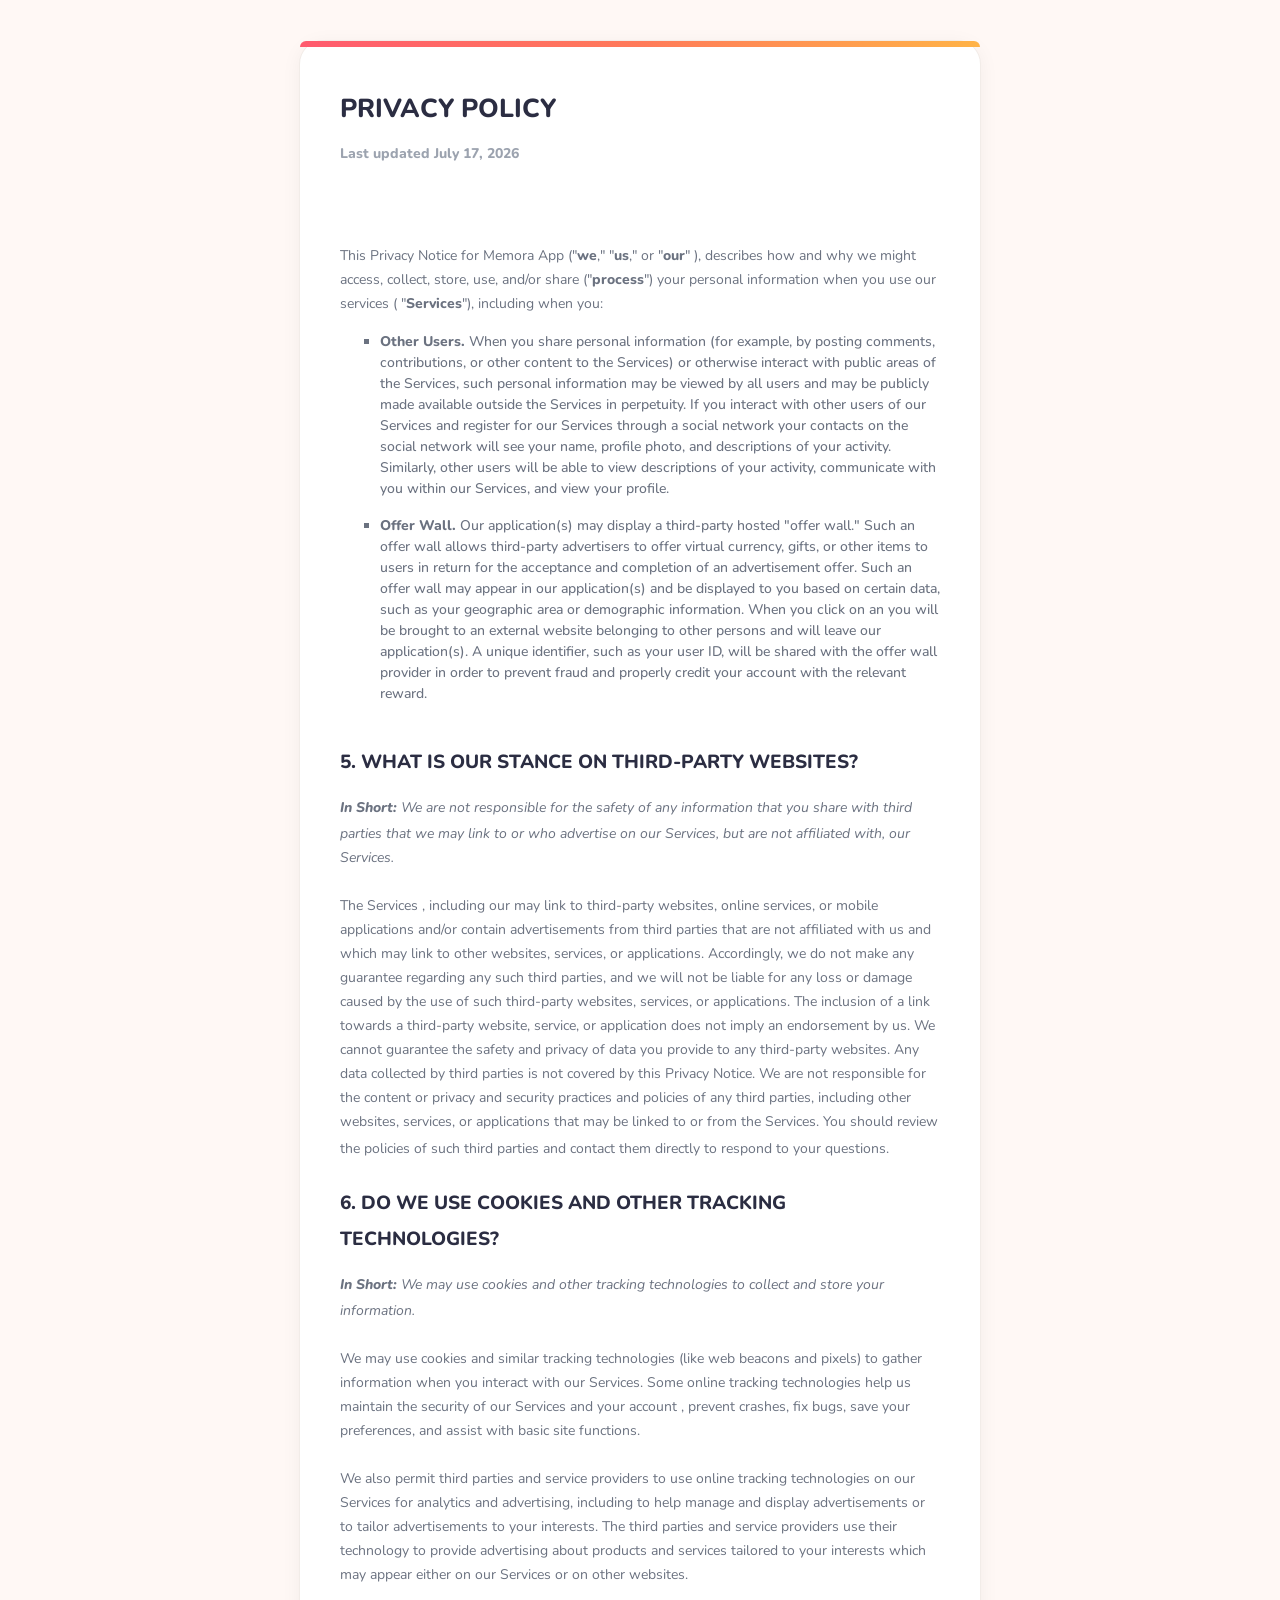
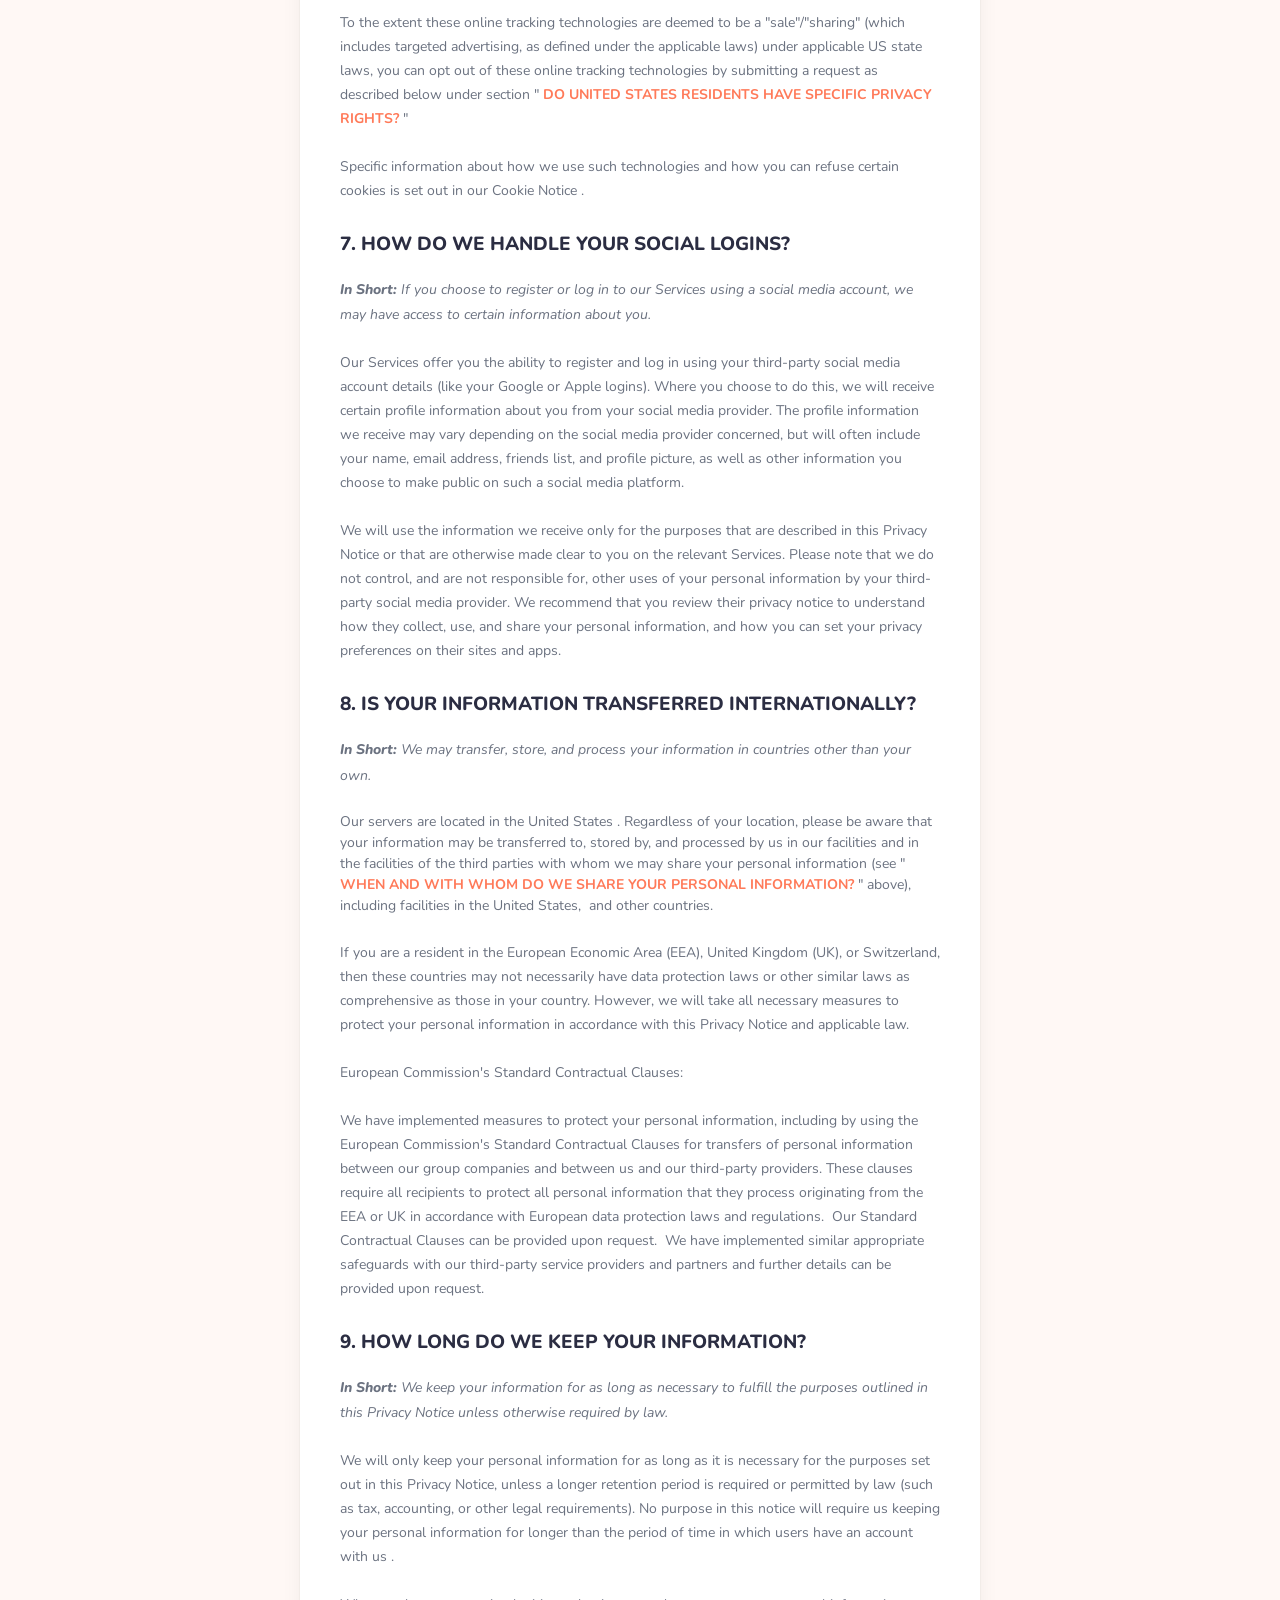
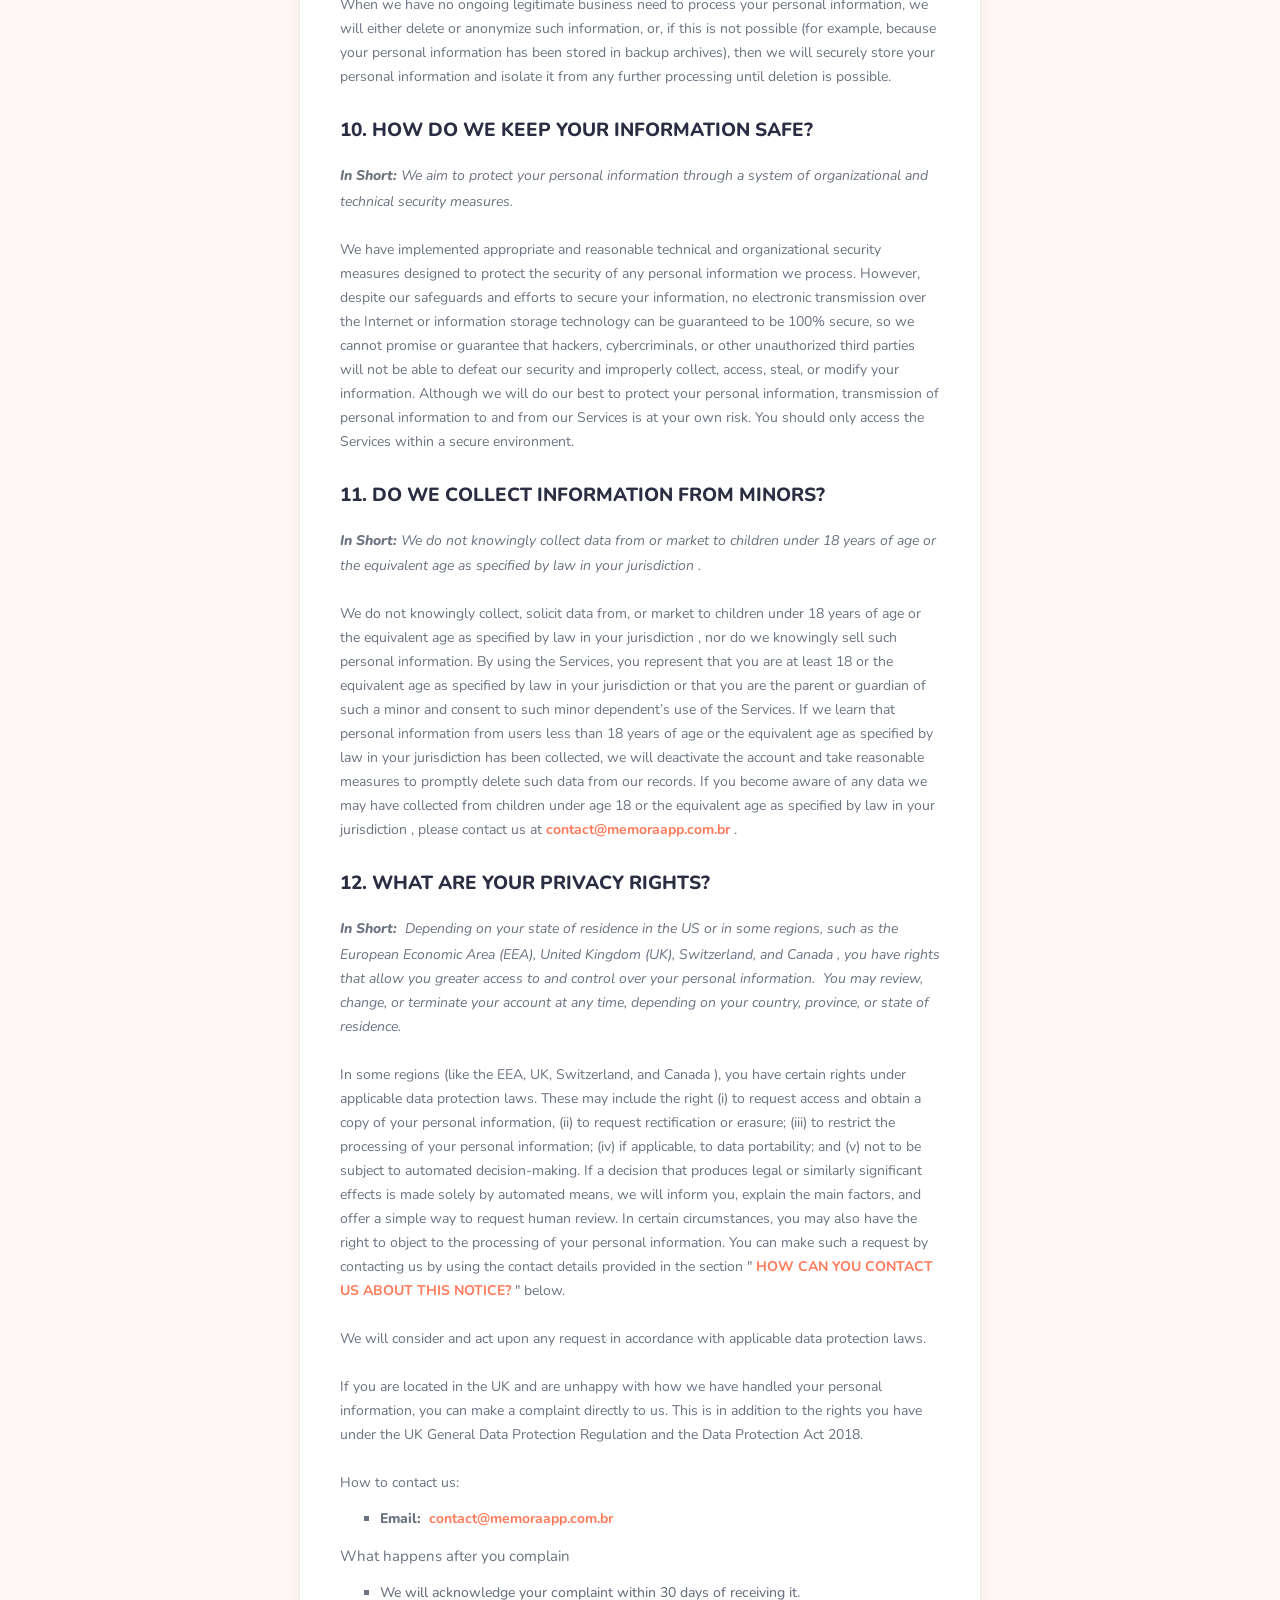
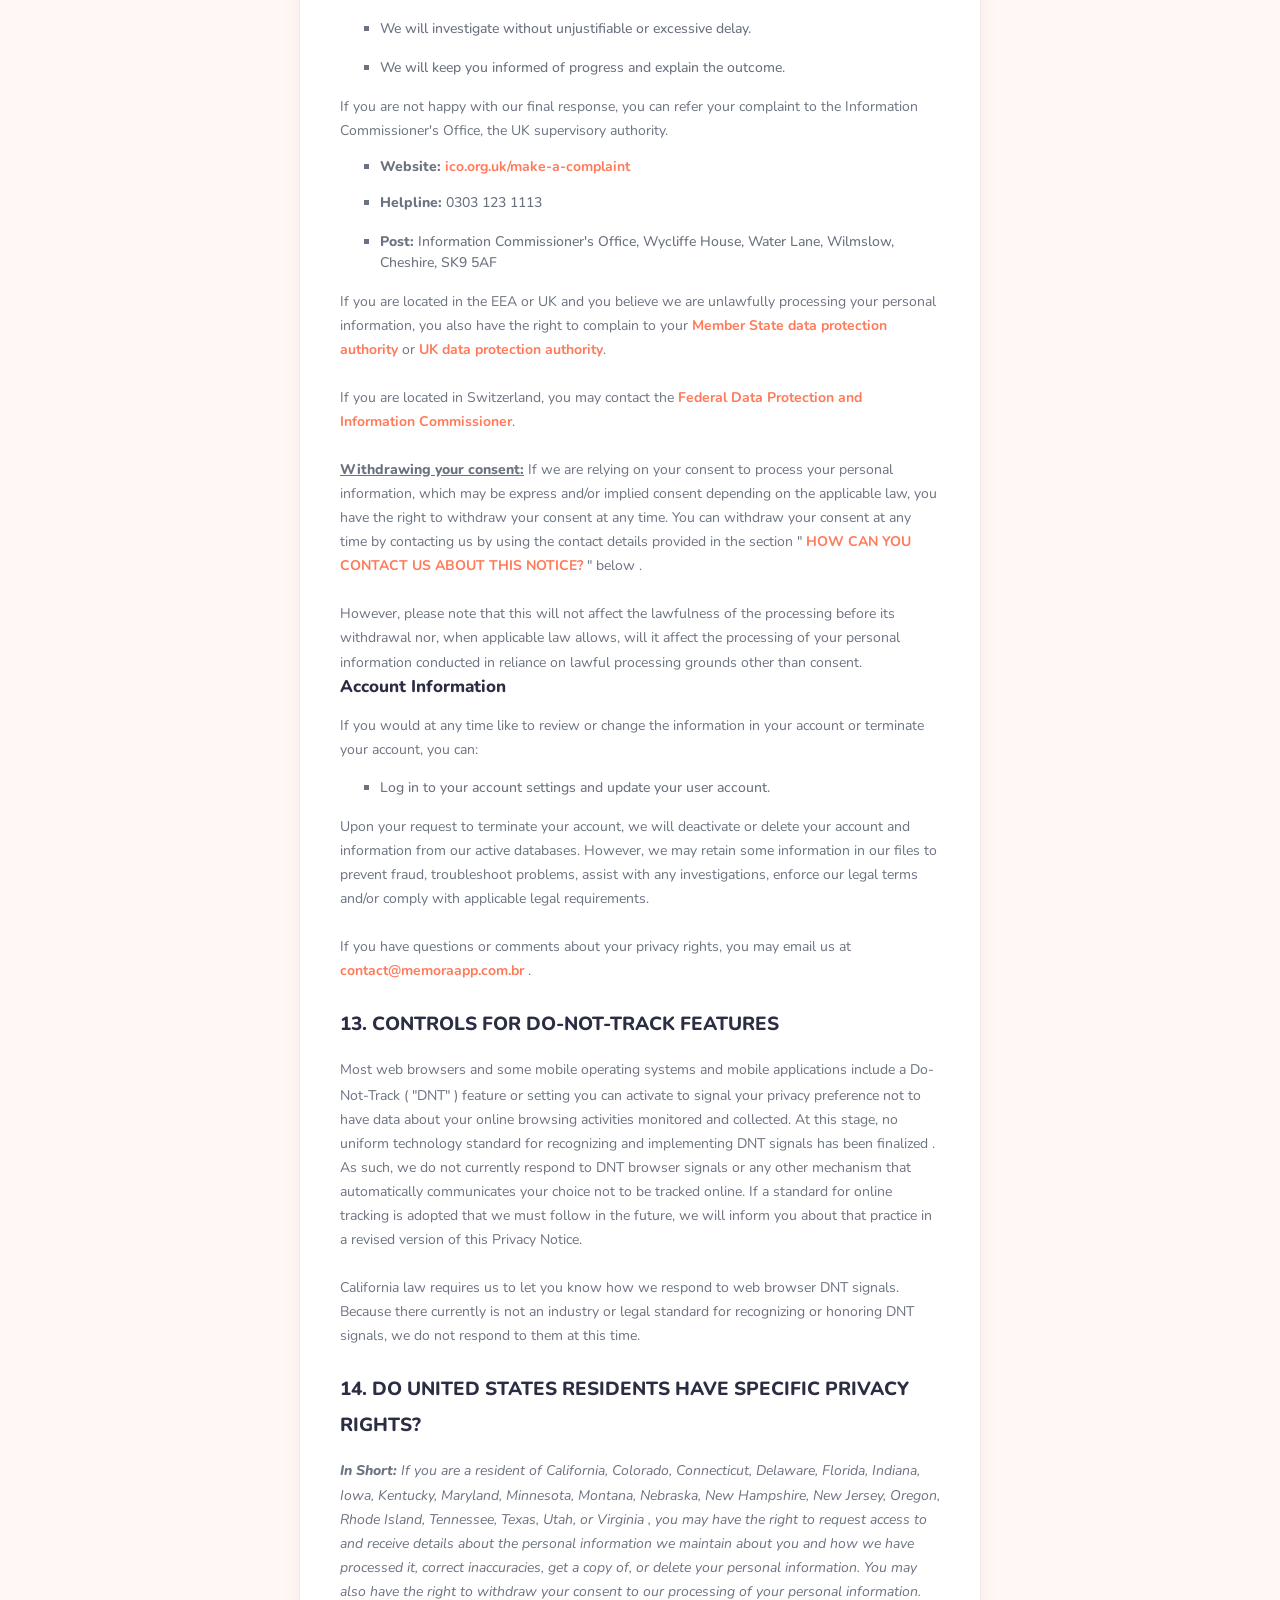
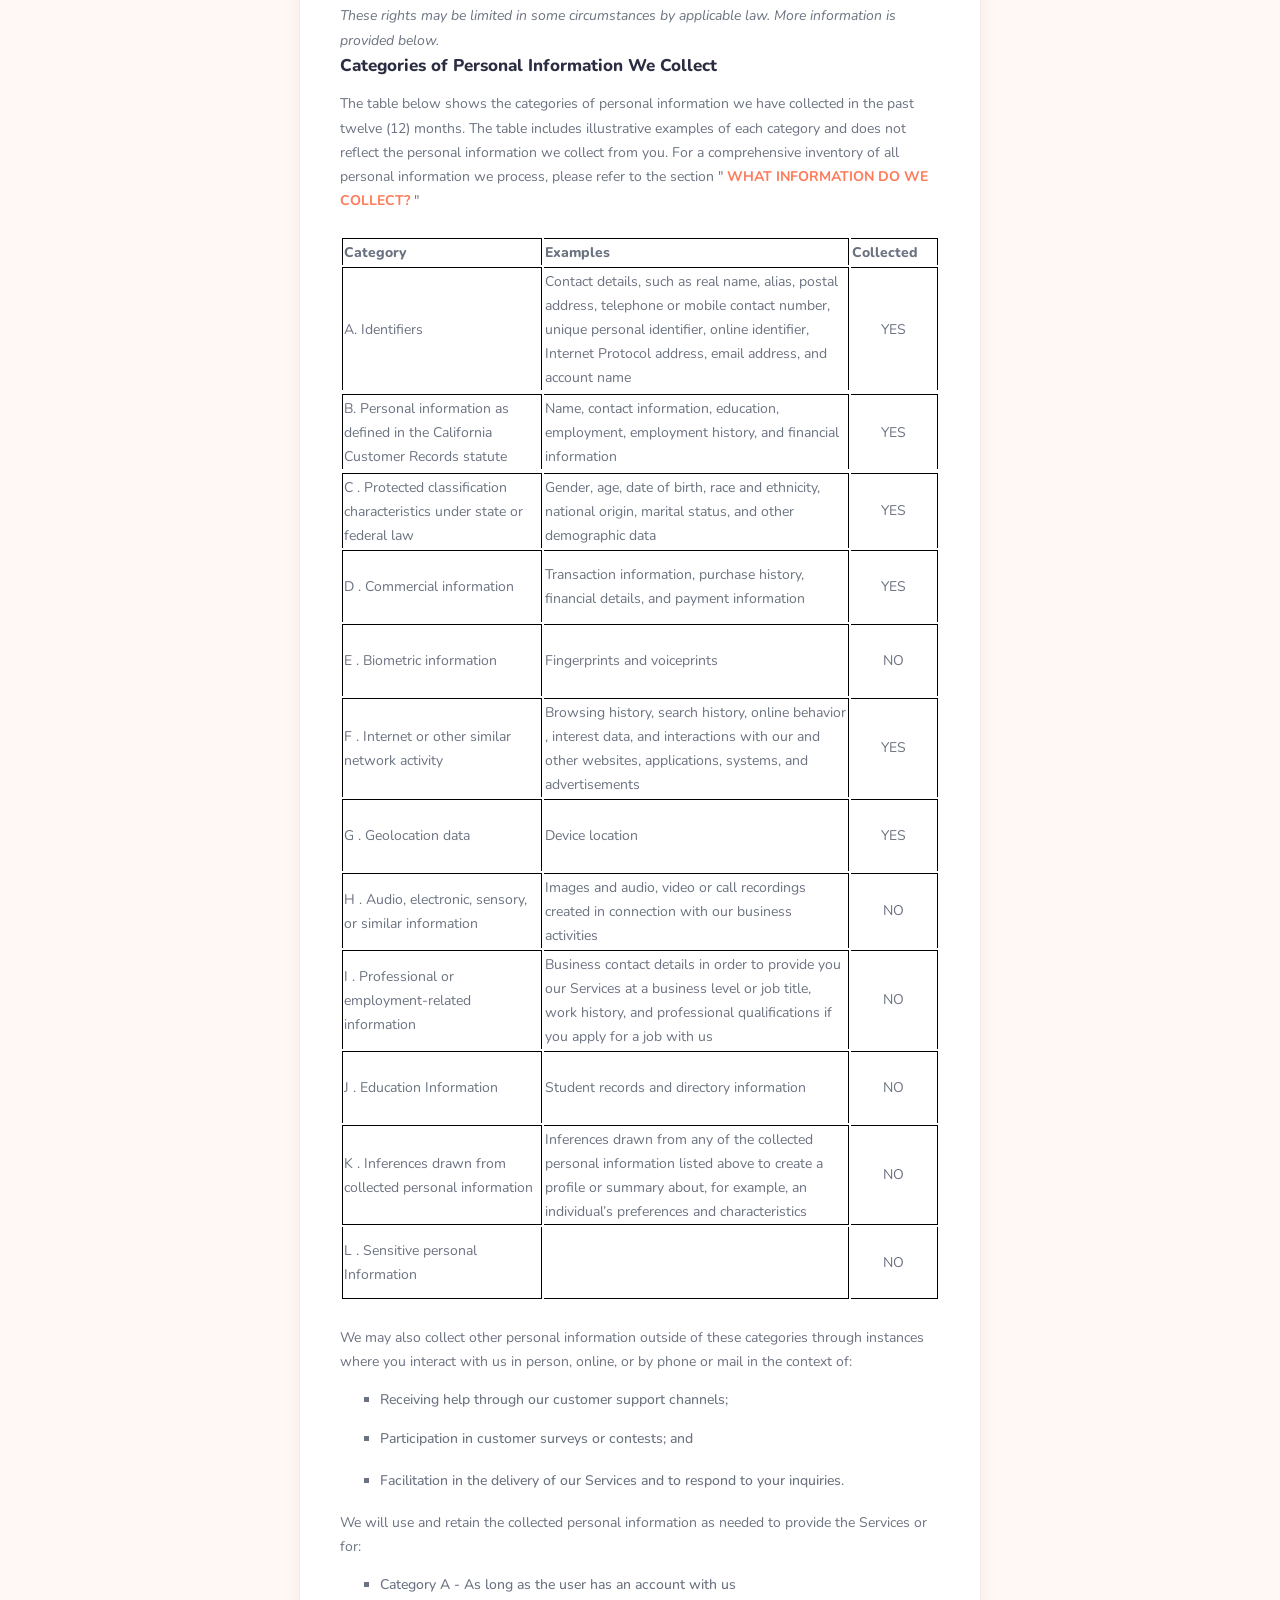
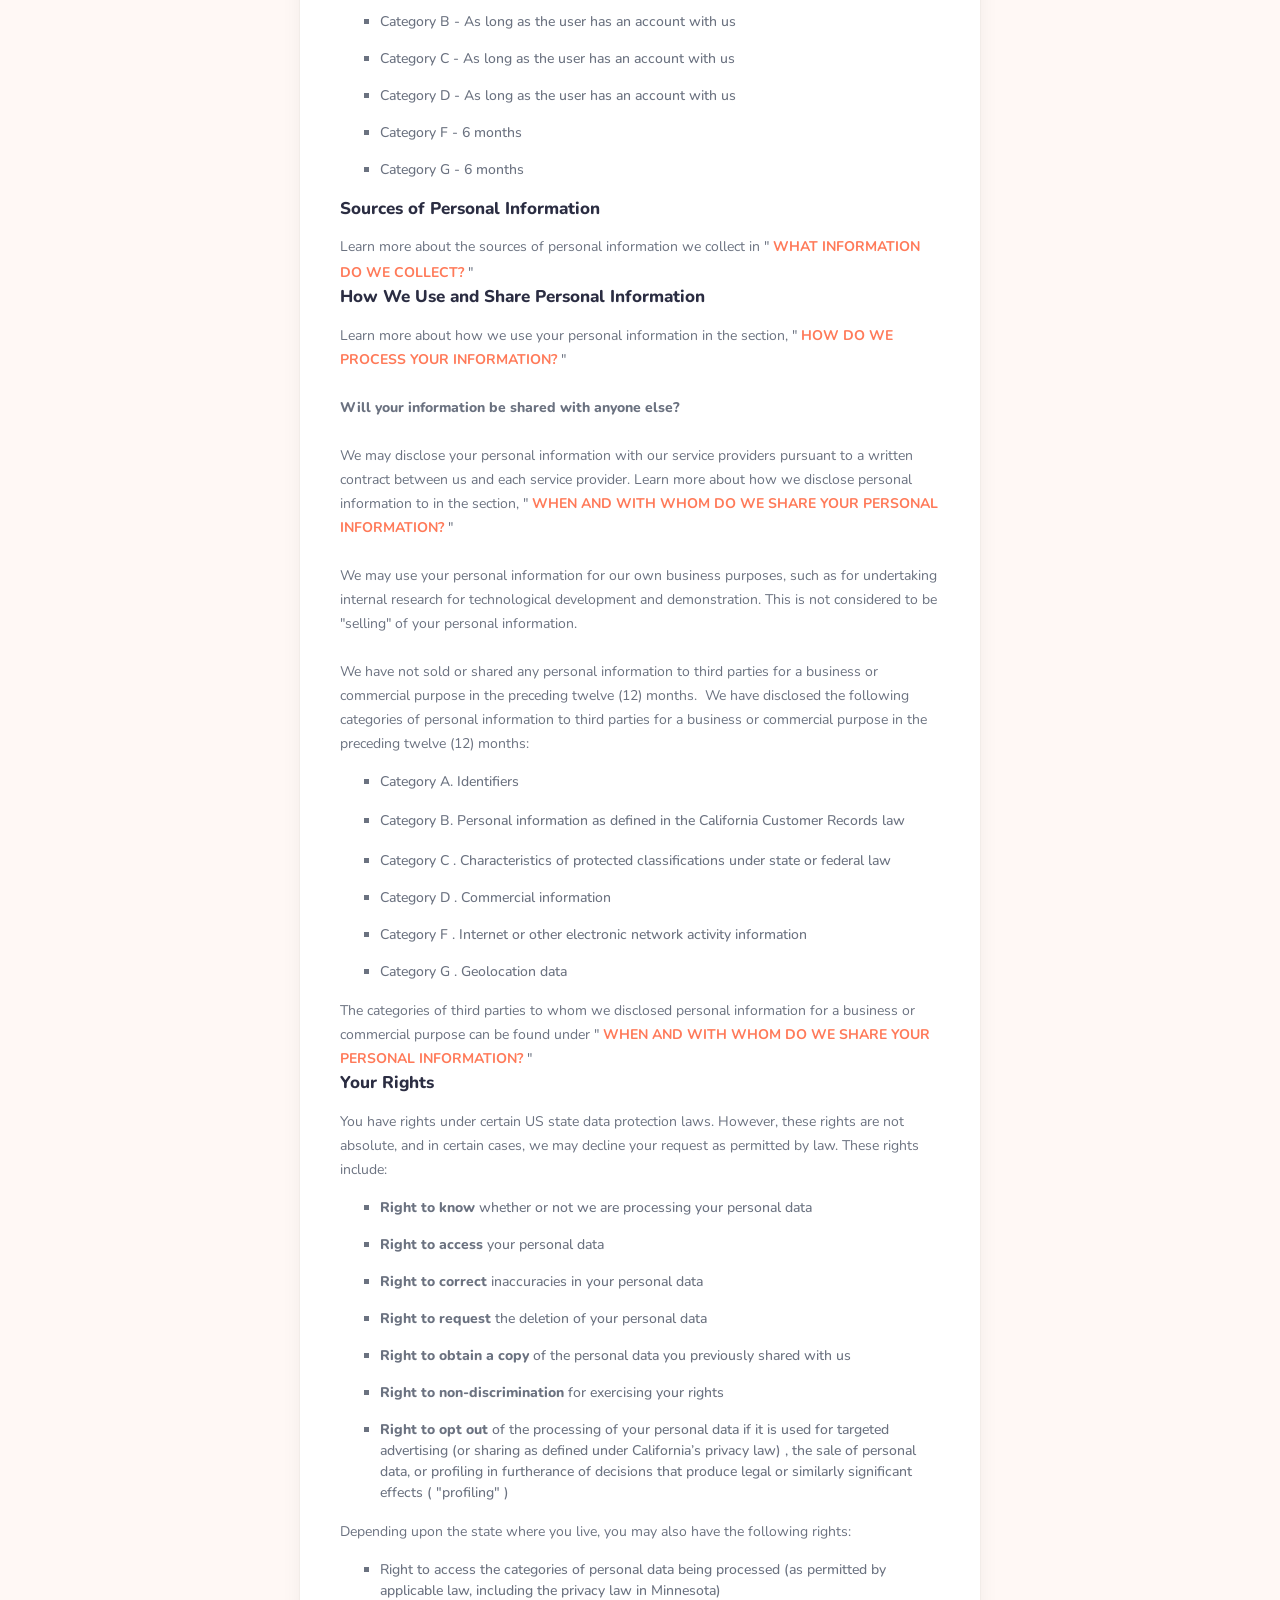
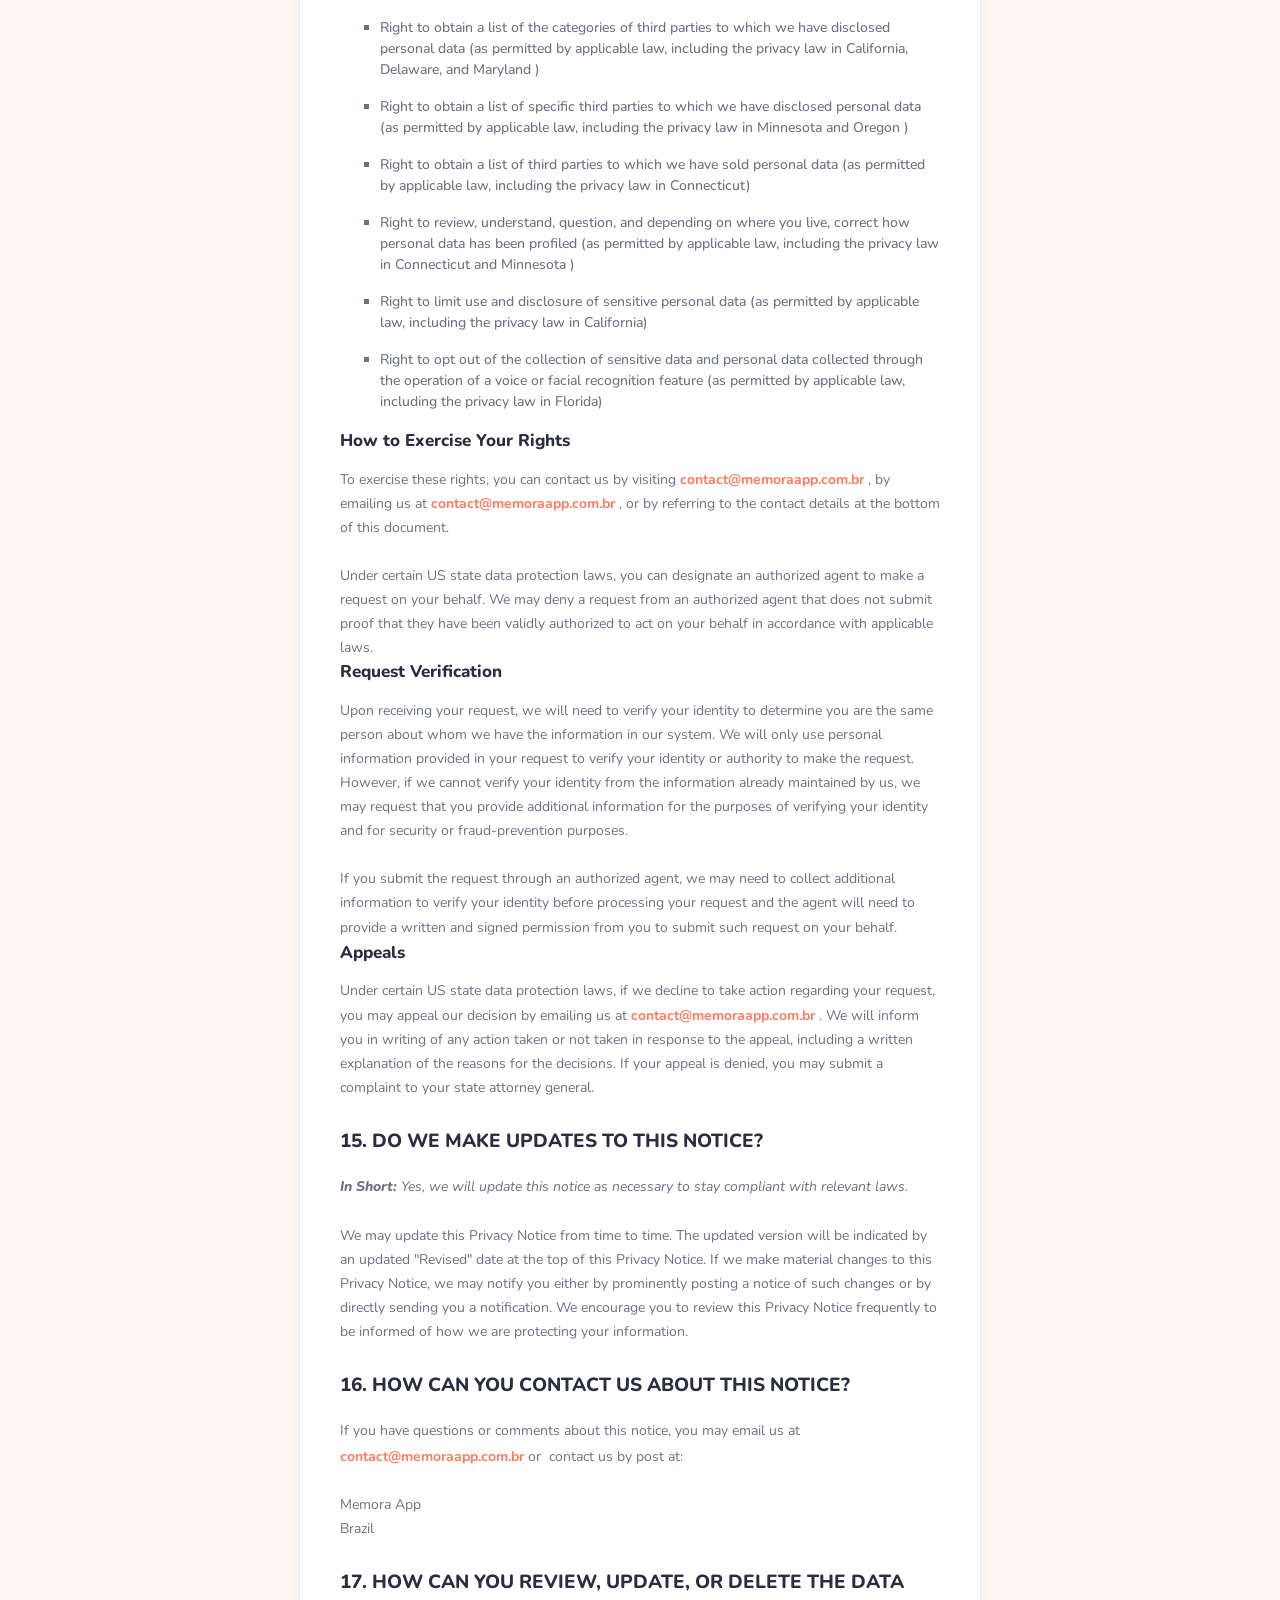
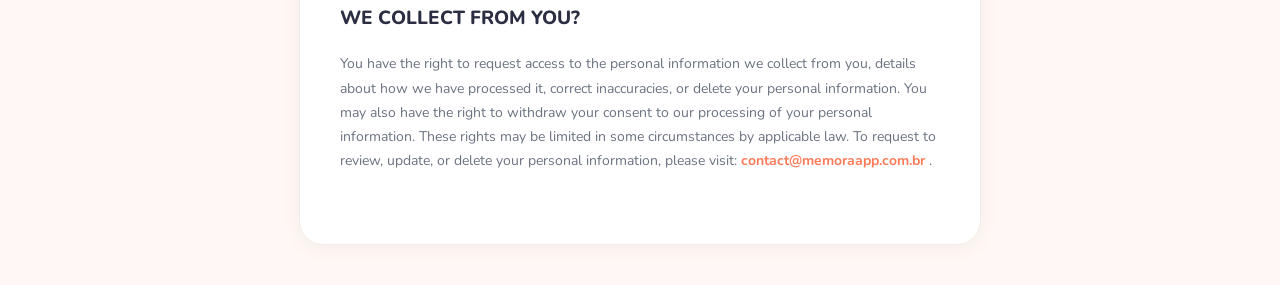
==== commit 95ff6d9d: "Update privacy.html" ====
--- a/privacy.html
+++ b/privacy.html
@@ -96,2803 +96,7 @@
                                     </span></span></span></span></span></span></bdt>
         </div>
         <ul>
-            <li data-custom-class="body_text" style="line-height: 1.5;"><span
-                    style="font-size: 15px; color: rgb(89, 89, 89);"><span
-                        style="font-size: 15px; color: rgb(89, 89, 89);"><span data-custom-class="body_text">Download
-                            and use<bdt class="block-component"></bdt> our mobile application<bdt
-                                class="block-component"></bdt> (<bdt class="question noTranslate">Memora App)<span
-                                    style="font-size: 15px; color: rgb(89, 89, 89);"><span
-                                        style="font-size: 15px; color: rgb(89, 89, 89);"><span
-                                            data-custom-class="body_text"><span style="font-size: 15px;"><span
-                                                    style="color: rgb(89, 89, 89);"><span
-                                                        data-custom-class="body_text"><span
-                                                            style="font-size: 15px;"><span
-                                                                style="color: rgb(89, 89, 89);">
-                                                                <bdt class="statement-end-if-in-editor">,</bdt>
-                                                            </span></span></span></span></span></span></span></span>
-                            </bdt></span><span data-custom-class="body_text"><span style="font-size: 15px;"><span
-                                    style="color: rgb(89, 89, 89);"><span data-custom-class="body_text"><span
-                                            style="font-size: 15px;"><span style="color: rgb(89, 89, 89);">
-                                                <bdt class="statement-end-if-in-editor">
-                                                    <bdt class="block-component"> or any other application of ours that
-                                                        links to this Privacy Notice</bdt>
-                                                </bdt>
-                                            </span></span></span></span></span></span></span></span></li>
-        </ul>
-        <div style="line-height: 1.5;">
-            <bdt class="block-component"><span style="font-size: 15px;"></span></bdt>
-        </div>
-        <ul>
-            <li data-custom-class="body_text" style="line-height: 1.5;"><span style="font-size: 15px;">Use <bdt
-                        class="question noTranslate">Memora App</bdt>. <bdt class="question">Memora App is a mobile
-                        application designed to help couples create meaningful memories together. Users can create
-                        shared memory collections, save photos, organize special moments, receive personalized
-                        suggestions for date ideas, and manage relationship-related content in a private and
-                        collaborative environment.</bdt></span>
-                <bdt class="statement-end-if-in-editor"><span style="font-size: 15px;"></span></bdt>
-            </li>
-        </ul>
-        <div style="line-height: 1.5;"><span style="font-size: 15px;"><span style="color: rgb(127, 127, 127);"><span
-                        data-custom-class="body_text"><span style="color: rgb(89, 89, 89);"><span
-                                data-custom-class="body_text">
-                                <bdt class="block-component"></bdt>
-                            </span></span></span></span></span></div>
-        <ul>
-            <li data-custom-class="body_text" style="line-height: 1.5;"><span
-                    style="font-size: 15px; color: rgb(89, 89, 89);"><span
-                        style="font-size: 15px; color: rgb(89, 89, 89);"><span data-custom-class="body_text">Engage with
-                            us in other related ways, including any marketing or events<span
-                                style="font-size: 15px;"><span style="color: rgb(89, 89, 89);"><span
-                                        data-custom-class="body_text"><span style="font-size: 15px;"><span
-                                                style="color: rgb(89, 89, 89);">
-                                                <bdt class="statement-end-if-in-editor"></bdt>
-                                            </span></span></span></span></span></span></span></span></li>
-        </ul>
-        <div style="line-height: 1.5;"><span style="font-size: 15px;"><span style="color: rgb(127, 127, 127);"><span
-                        data-custom-class="body_text"><strong>Questions or concerns? </strong>Reading this Privacy
-                        Notice will help you understand your privacy rights and choices. We are responsible for making
-                        decisions about how your personal information is processed. If you do not agree with our
-                        policies and practices, please do not use our Services.<bdt class="block-component"></bdt> If
-                        you still have any questions or concerns, please contact us at <bdt
-                            class="question noTranslate"><a target="_blank" data-custom-class="link"
-                                href="mailto:contact@memoraapp.com.br">contact@memoraapp.com.br</a></bdt>
-                        .</span></span></span></div>
-        <div style="line-height: 1.5;"><br></div>
-        <div style="line-height: 1.5;"><br></div>
-        <div style="line-height: 1.5;"><strong><span style="font-size: 15px;"><span data-custom-class="heading_1">
-                        <h2>SUMMARY OF KEY POINTS</h2>
-                    </span></span></strong></div>
-        <div style="line-height: 1.5;"><span style="font-size: 15px;"><span
-                    data-custom-class="body_text"><strong><em>This summary provides key points from our Privacy Notice,
-                            but you can find out more details about any of these topics by clicking the link following
-                            each key point or by using our </em></strong></span></span><a data-custom-class="link"
-                href="#toc"><span style="color: rgb(0, 58, 250); font-size: 15px;"><span
-                        data-custom-class="body_text"><strong><em>table of contents</em></strong></span></span></a><span
-                style="font-size: 15px;"><span data-custom-class="body_text"><strong><em> below to find the section you
-                            are looking for.</em></strong></span></span></div>
-        <div style="line-height: 1.5;"><br></div>
-        <div style="line-height: 1.5;"><span style="font-size: 15px;"><span data-custom-class="body_text"><strong>What
-                        personal information do we process?</strong> When you visit, use, or navigate our Services, we
-                    may process personal information depending on how you interact with us and the Services, the choices
-                    you make, and the products and features you use. Learn more about </span></span><a
-                data-custom-class="link" href="#personalinfo"><span
-                    style="color: rgb(0, 58, 250); font-size: 15px;"><span data-custom-class="body_text">personal
-                        information you disclose to us</span></span></a><span data-custom-class="body_text">.</span>
-        </div>
-        <div style="line-height: 1.5;"><br></div>
-        <div style="line-height: 1.5;"><span style="font-size: 15px;"><span data-custom-class="body_text"><strong>Do we
-                        process any sensitive personal information? </strong>Some of the information may be considered
-                    <bdt class="block-component"></bdt>"special" or "sensitive"<bdt class="statement-end-if-in-editor">
-                    </bdt> in certain jurisdictions, for example your racial or ethnic origins, sexual orientation, and
-                    religious beliefs. <bdt class="block-component"></bdt>We do not process sensitive personal
-                    information.<bdt class="else-block"></bdt>
-                </span></span></div>
-        <div style="line-height: 1.5;"><br></div>
-        <div style="line-height: 1.5;"><span style="font-size: 15px;"><span data-custom-class="body_text"><strong>Do we
-                        collect any information from third parties?</strong>
-                    <bdt class="block-component"></bdt>We do not collect any information from third parties.<bdt
-                        class="else-block"></bdt>
-                </span></span></div>
-        <div style="line-height: 1.5;"><br></div>
-        <div style="line-height: 1.5;"><span style="font-size: 15px;"><span data-custom-class="body_text"><strong>How do
-                        we process your information?</strong> We process your information to provide, improve, and
-                    administer our Services, communicate with you, for security and fraud prevention, and to comply with
-                    law. We may also process your information for other purposes with your consent. We process your
-                    information only when we have a valid legal reason to do so. Learn more about </span></span><a
-                data-custom-class="link" href="#infouse"><span style="color: rgb(0, 58, 250); font-size: 15px;"><span
-                        data-custom-class="body_text">how we process your information</span></span></a><span
-                data-custom-class="body_text">.</span></div>
-        <div style="line-height: 1.5;"><br></div>
-        <div style="line-height: 1.5;"><span style="font-size: 15px;"><span data-custom-class="body_text"><strong>In
-                        what situations and with which <bdt class="block-component"></bdt>types of <bdt
-                            class="statement-end-if-in-editor"></bdt>parties do we share personal information?</strong>
-                    We may share information in specific situations and with specific <bdt class="block-component">
-                    </bdt>categories of <bdt class="statement-end-if-in-editor"></bdt>third parties. Learn more
-                    about </span></span><a data-custom-class="link" href="#whoshare"><span
-                    style="color: rgb(0, 58, 250); font-size: 15px;"><span data-custom-class="body_text">when and with
-                        whom we share your personal information</span></span></a><span style="font-size: 15px;"><span
-                    data-custom-class="body_text">.<bdt class="block-component"></bdt></span></span></div>
-        <div style="line-height: 1.5;"><br></div>
-        <div style="line-height: 1.5;"><span style="font-size: 15px;"><span data-custom-class="body_text"><strong>How do
-                        we keep your information safe?</strong> We have adequate <bdt class="block-component"></bdt>
-                    organizational<bdt class="statement-end-if-in-editor"></bdt> and technical processes and procedures
-                    in place to protect your personal information. However, no electronic transmission over the internet
-                    or information storage technology can be guaranteed to be 100% secure, so we cannot promise or
-                    guarantee that hackers, cybercriminals, or other <bdt class="block-component"></bdt>unauthorized<bdt
-                        class="statement-end-if-in-editor"></bdt> third parties will not be able to defeat our security
-                    and improperly collect, access, steal, or modify your information. Learn more about </span></span><a
-                data-custom-class="link" href="#infosafe"><span style="color: rgb(0, 58, 250); font-size: 15px;"><span
-                        data-custom-class="body_text">how we keep your information safe</span></span></a><span
-                data-custom-class="body_text">.</span><span style="font-size: 15px;"><span
-                    data-custom-class="body_text">
-                    <bdt class="statement-end-if-in-editor"></bdt>
-                </span></span></div>
-        <div style="line-height: 1.5;"><br></div>
-        <div style="line-height: 1.5;"><span style="font-size: 15px;"><span data-custom-class="body_text"><strong>What
-                        are your rights?</strong> Depending on where you are located geographically, the applicable
-                    privacy law may mean you have certain rights regarding your personal information. Learn more
-                    about </span></span><a data-custom-class="link" href="#privacyrights"><span
-                    style="color: rgb(0, 58, 250); font-size: 15px;"><span data-custom-class="body_text">your privacy
-                        rights</span></span></a><span data-custom-class="body_text">.</span></div>
-        <div style="line-height: 1.5;"><br></div>
-        <div style="line-height: 1.5;"><span style="font-size: 15px;"><span data-custom-class="body_text"><strong>How do
-                        you exercise your rights?</strong> The easiest way to exercise your rights is by <bdt
-                        class="block-component"></bdt>visiting <span style="color: rgb(0, 58, 250);">
-                        <bdt class="question noTranslate"><a target="_blank" data-custom-class="link"
-                                href="mailto:contact@memoraapp.com.br">contact@memoraapp.com.br</a></bdt>
-                    </span>
-                    <bdt class="else-block"></bdt>, or by contacting us. We will consider and act upon any request in
-                    accordance with applicable data protection laws.
-                </span></span></div>
-        <div style="line-height: 1.5;"><br></div>
-        <div style="line-height: 1.5;"><span style="font-size: 15px;"><span data-custom-class="body_text">Want to learn
-                    more about what we do with any information we collect? </span></span><a data-custom-class="link"
-                href="#toc"><span style="color: rgb(0, 58, 250); font-size: 15px;"><span
-                        data-custom-class="body_text">Review the Privacy Notice in full</span></span></a><span
-                style="font-size: 15px;"><span data-custom-class="body_text">.</span></span></div>
-        <div style="line-height: 1.5;"><br></div>
-        <div style="line-height: 1.5;"><br></div>
-        <div id="toc" style="line-height: 1.5;"><span style="font-size: 15px;"><span
-                    style="color: rgb(127, 127, 127);"><span style="color: rgb(0, 0, 0);"><strong><span
-                                data-custom-class="heading_1">
-                                <h2>TABLE OF CONTENTS</h2>
-                            </span></strong></span></span></span></div>
-        <div style="line-height: 1.5;"><span style="font-size: 15px;"><a data-custom-class="link"
-                    href="#infocollect"><span style="color: rgb(0, 58, 250);">1. WHAT INFORMATION DO WE
-                        COLLECT?</span></a></span></div>
-        <div style="line-height: 1.5;"><span style="font-size: 15px;"><a data-custom-class="link" href="#infouse"><span
-                        style="color: rgb(0, 58, 250);">2. HOW DO WE PROCESS YOUR INFORMATION?<bdt
-                            class="block-component"></bdt></span></a></span></div>
-        <div style="line-height: 1.5;"><span style="font-size: 15px;"><a data-custom-class="link"
-                    href="#legalbases"><span style="color: rgb(0, 58, 250);">3. <span style="font-size: 15px;"><span
-                                style="color: rgb(0, 58, 250);">WHAT LEGAL BASES DO WE RELY ON TO PROCESS YOUR PERSONAL
-                                INFORMATION?</span></span>
-                        <bdt class="statement-end-if-in-editor"></bdt>
-                    </span></a></span></div>
-        <div style="line-height: 1.5;"><span style="font-size: 15px;"><span style="color: rgb(0, 58, 250);"><a
-                        data-custom-class="link" href="#whoshare">4. WHEN AND WITH WHOM DO WE SHARE YOUR PERSONAL
-                        INFORMATION?</a></span><span data-custom-class="body_text">
-                    <bdt class="block-component"></bdt>
-                </span></span></div>
-        <div style="line-height: 1.5;"><span style="color: rgb(0, 58, 250); font-size: 15px;"><a
-                    data-custom-class="link" href="#3pwebsites">5. WHAT IS OUR STANCE ON THIRD-PARTY WEBSITES?<bdt
-                        class="statement-end-if-in-editor"></bdt></a><span style="color: rgb(127, 127, 127);"><span
-                        style="color: rgb(89, 89, 89);"><span data-custom-class="body_text"><span
-                                style="color: rgb(89, 89, 89);">
-                                <bdt class="block-component"></bdt>
-                            </span></span></span></span></span></div>
-        <div style="line-height: 1.5;"><span style="font-size: 15px;"><a data-custom-class="link" href="#cookies"><span
-                        style="color: rgb(0, 58, 250);">6. DO WE USE COOKIES AND OTHER TRACKING
-                        TECHNOLOGIES?</span></a><span style="color: rgb(127, 127, 127);"><span
-                        style="color: rgb(89, 89, 89);"><span data-custom-class="body_text"><span
-                                style="color: rgb(89, 89, 89);">
-                                <bdt class="statement-end-if-in-editor"></bdt>
-                            </span></span></span></span>
-                <bdt class="block-component"></bdt>
-            </span></div>
-        <div style="line-height: 1.5;"><span style="font-size: 15px;"><span style="color: rgb(127, 127, 127);"><span
-                        style="color: rgb(89, 89, 89);"><span data-custom-class="body_text"><span
-                                style="color: rgb(89, 89, 89);"><span style="color: rgb(89, 89, 89);"><span
-                                        style="color: rgb(89, 89, 89);">
-                                        <bdt class="block-component"></bdt>
-                                    </span></span></span></span></span></span></span></div>
-        <div style="line-height: 1.5;"><span style="font-size: 15px;"><a data-custom-class="link"
-                    href="#sociallogins"><span style="color: rgb(0, 58, 250);"><span
-                            style="color: rgb(0, 58, 250);"><span style="color: rgb(0, 58, 250);">7. HOW DO WE HANDLE
-                                YOUR SOCIAL LOGINS?</span></span></span></a><span
-                    style="color: rgb(127, 127, 127);"><span style="color: rgb(89, 89, 89);"><span
-                            data-custom-class="body_text"><span style="color: rgb(89, 89, 89);"><span
-                                    style="color: rgb(89, 89, 89);"><span style="color: rgb(89, 89, 89);">
-                                        <bdt class="statement-end-if-in-editor"></bdt>
-                                    </span></span>
-                                <bdt class="block-component"></bdt>
-                            </span></span></span></span></span></div>
-        <div style="line-height: 1.5;"><span style="font-size: 15px;"><a data-custom-class="link"
-                    href="#intltransfers"><span style="color: rgb(0, 58, 250);">8. IS YOUR INFORMATION TRANSFERRED
-                        INTERNATIONALLY?</span></a><span style="color: rgb(127, 127, 127);"><span
-                        style="color: rgb(89, 89, 89);"><span data-custom-class="body_text"><span
-                                style="color: rgb(89, 89, 89);">
-                                <bdt class="statement-end-if-in-editor"></bdt>
-                            </span></span></span></span></span></div>
-        <div style="line-height: 1.5;"><span style="font-size: 15px;"><a data-custom-class="link"
-                    href="#inforetain"><span style="color: rgb(0, 58, 250);">9. HOW LONG DO WE KEEP YOUR
-                        INFORMATION?</span></a><span style="color: rgb(127, 127, 127);"><span
-                        style="color: rgb(89, 89, 89);"><span data-custom-class="body_text"><span
-                                style="color: rgb(89, 89, 89);"><span style="color: rgb(89, 89, 89);">
-                                    <bdt class="block-component"></bdt>
-                                </span></span></span></span></span></span></div>
-        <div style="line-height: 1.5;"><span style="font-size: 15px;"><a data-custom-class="link" href="#infosafe"><span
-                        style="color: rgb(0, 58, 250);">10. HOW DO WE KEEP YOUR INFORMATION SAFE?</span></a><span
-                    style="color: rgb(127, 127, 127);"><span style="color: rgb(89, 89, 89);"><span
-                            data-custom-class="body_text"><span style="color: rgb(89, 89, 89);">
-                                <bdt class="statement-end-if-in-editor"></bdt>
-                                <bdt class="block-component"></bdt>
-                            </span></span></span></span></span></div>
-        <div style="line-height: 1.5;"><span style="font-size: 15px;"><a data-custom-class="link"
-                    href="#infominors"><span style="color: rgb(0, 58, 250);">11. DO WE COLLECT INFORMATION FROM
-                        MINORS?</span></a><span style="color: rgb(127, 127, 127);"><span
-                        style="color: rgb(89, 89, 89);"><span data-custom-class="body_text"><span
-                                style="color: rgb(89, 89, 89);">
-                                <bdt class="statement-end-if-in-editor"></bdt>
-                            </span></span></span></span></span></div>
-        <div style="line-height: 1.5;"><span style="font-size: 15px;"><span style="color: rgb(0, 58, 250);"><a
-                        data-custom-class="link" href="#privacyrights">12. WHAT ARE YOUR PRIVACY
-                        RIGHTS?</a></span></span></div>
-        <div style="line-height: 1.5;"><span style="font-size: 15px;"><a data-custom-class="link" href="#DNT"><span
-                        style="color: rgb(0, 58, 250);">13. CONTROLS FOR DO-NOT-TRACK FEATURES<bdt
-                            class="block-component"></bdt></span></a></span></div>
-        <div style="line-height: 1.5;"><span style="font-size: 15px;"><a data-custom-class="link" href="#uslaws"><span
-                        style="color: rgb(0, 58, 250);">14. DO UNITED STATES RESIDENTS HAVE SPECIFIC PRIVACY
-                        RIGHTS?</span></a></span>
-            <bdt class="block-component"><span style="font-size: 15px;"><span data-custom-class="body_text"></span>
-            </bdt></span>
-        </div>
-        <div style="line-height: 1.5;">
-            <bdt class="block-component"><span style="font-size: 15px;"></bdt>
-            <bdt class="block-component"></bdt>
-            <bdt class="block-component"></bdt>
-            <bdt class="block-component"></bdt>
-            <bdt class="block-component"></bdt>
-            <bdt class="block-component"></bdt>
-            <bdt class="block-component"></bdt>
-            <bdt class="block-component"></bdt>
-            <bdt class="block-component"></bdt>
-            <bdt class="block-component"></span></bdt>
-        </div>
-        <div style="line-height: 1.5;"><span style="font-size: 15px;"><a data-custom-class="link"
-                    href="#policyupdates"><span style="color: rgb(0, 58, 250);">15. DO WE MAKE UPDATES TO THIS
-                        NOTICE?</span></a></span></div>
-        <div style="line-height: 1.5;"><a data-custom-class="link" href="#contact"><span
-                    style="color: rgb(0, 58, 250); font-size: 15px;">16. HOW CAN YOU CONTACT US ABOUT THIS
-                    NOTICE?</span></a></div>
-        <div style="line-height: 1.5;"><a data-custom-class="link" href="#request"><span
-                    style="color: rgb(0, 58, 250);">17. HOW CAN YOU REVIEW, UPDATE, OR DELETE THE DATA WE COLLECT FROM
-                    YOU?</span></a></div>
-        <div style="line-height: 1.5;"><br></div>
-        <div style="line-height: 1.5;"><br></div>
-        <div id="infocollect" style="line-height: 1.5;"><span style="color: rgb(0, 0, 0);"><span
-                    style="color: rgb(0, 0, 0); font-size: 15px;"><span
-                        style="font-size: 15px; color: rgb(0, 0, 0);"><span
-                            style="font-size: 15px; color: rgb(0, 0, 0);"><span id="control"
-                                style="color: rgb(0, 0, 0);"><strong><span data-custom-class="heading_1">
-                                        <h2>1. WHAT INFORMATION DO WE COLLECT?</h2>
-                                    </span></strong></span></span></span></span></span><span
-                data-custom-class="heading_2" id="personalinfo" style="color: rgb(0, 0, 0);"><span
-                    style="font-size: 15px;"><strong>
-                        <h3>Personal information you disclose to us</h3>
-                    </strong></span></span><span style="color: rgb(127, 127, 127);"><span
-                    style="color: rgb(89, 89, 89); font-size: 15px;"><span data-custom-class="body_text"><span
-                            style="font-size: 15px; color: rgb(89, 89, 89);"><span
-                                style="font-size: 15px; color: rgb(89, 89, 89);"><span
-                                    data-custom-class="body_text"><strong><em>In
-                                            Short:</em></strong></span></span></span></span><span
-                        data-custom-class="body_text"><span style="font-size: 15px; color: rgb(89, 89, 89);"><span
-                                style="font-size: 15px; color: rgb(89, 89, 89);"><span
-                                    data-custom-class="body_text"><strong><em> </em></strong><em>We collect personal
-                                        information that you provide to
-                                        us.</em></span></span></span></span></span></span></div>
-        <div style="line-height: 1.5;"><br></div>
-        <div style="line-height: 1.5;"><span style="font-size: 15px; color: rgb(89, 89, 89);"><span
-                    style="font-size: 15px; color: rgb(89, 89, 89);"><span data-custom-class="body_text">We collect
-                        personal information that you voluntarily provide to us when you <span style="font-size: 15px;">
-                            <bdt class="block-component"></bdt>
-                        </span>register on the Services, </span><span style="font-size: 15px;"><span
-                            data-custom-class="body_text"><span style="font-size: 15px;">
-                                <bdt class="statement-end-if-in-editor"></bdt>
-                            </span></span><span data-custom-class="body_text">express an interest in obtaining
-                            information about us or our products and Services, when you participate in activities on the
-                            Services, or otherwise when you contact us.</span></span></span></span></div>
-        <div style="line-height: 1.5;"><br></div>
-        <div style="line-height: 1.5;"><span style="font-size: 15px; color: rgb(89, 89, 89);"><span
-                    style="font-size: 15px; color: rgb(89, 89, 89);"><span data-custom-class="body_text"><span
-                            style="font-size: 15px;">
-                            <bdt class="block-component"></bdt>
-                        </span></span></span></span></div>
-        <div style="line-height: 1.5;"><span style="font-size: 15px; color: rgb(89, 89, 89);"><span
-                    style="font-size: 15px; color: rgb(89, 89, 89);"><span
-                        data-custom-class="body_text"><strong>Personal Information Provided by You.</strong> The
-                        personal information that we collect depends on the context of your interactions with us and the
-                        Services, the choices you make, and the products and features you use. The personal information
-                        we collect may include the following:<span style="font-size: 15px;"><span
-                                data-custom-class="body_text">
-                                <bdt class="forloop-component"></bdt>
-                            </span></span></span></span></span></div>
-        <ul>
-            <li data-custom-class="body_text" style="line-height: 1.5;"><span
-                    style="font-size: 15px; color: rgb(89, 89, 89);"><span
-                        style="font-size: 15px; color: rgb(89, 89, 89);"><span data-custom-class="body_text"><span
-                                style="font-size: 15px;"><span data-custom-class="body_text">
-                                    <bdt class="question">names</bdt>
-                                </span></span></span></span></span></li>
-        </ul>
-        <div style="line-height: 1.5;"><span style="font-size: 15px; color: rgb(89, 89, 89);"><span
-                    style="font-size: 15px; color: rgb(89, 89, 89);"><span data-custom-class="body_text"><span
-                            style="font-size: 15px;"><span data-custom-class="body_text">
-                                <bdt class="forloop-component"></bdt>
-                            </span></span></span></span></span></div>
-        <ul>
-            <li data-custom-class="body_text" style="line-height: 1.5;"><span
-                    style="font-size: 15px; color: rgb(89, 89, 89);"><span
-                        style="font-size: 15px; color: rgb(89, 89, 89);"><span data-custom-class="body_text"><span
-                                style="font-size: 15px;"><span data-custom-class="body_text">
-                                    <bdt class="question">email addresses</bdt>
-                                </span></span></span></span></span></li>
-        </ul>
-        <div style="line-height: 1.5;"><span style="font-size: 15px; color: rgb(89, 89, 89);"><span
-                    style="font-size: 15px; color: rgb(89, 89, 89);"><span data-custom-class="body_text"><span
-                            style="font-size: 15px;"><span data-custom-class="body_text">
-                                <bdt class="forloop-component"></bdt>
-                            </span></span></span></span></span></div>
-        <ul>
-            <li data-custom-class="body_text" style="line-height: 1.5;"><span
-                    style="font-size: 15px; color: rgb(89, 89, 89);"><span
-                        style="font-size: 15px; color: rgb(89, 89, 89);"><span data-custom-class="body_text"><span
-                                style="font-size: 15px;"><span data-custom-class="body_text">
-                                    <bdt class="question">usernames</bdt>
-                                </span></span></span></span></span></li>
-        </ul>
-        <div style="line-height: 1.5;"><span style="font-size: 15px; color: rgb(89, 89, 89);"><span
-                    style="font-size: 15px; color: rgb(89, 89, 89);"><span data-custom-class="body_text"><span
-                            style="font-size: 15px;"><span data-custom-class="body_text">
-                                <bdt class="forloop-component"></bdt>
-                            </span></span></span></span></span></div>
-        <ul>
-            <li data-custom-class="body_text" style="line-height: 1.5;"><span
-                    style="font-size: 15px; color: rgb(89, 89, 89);"><span
-                        style="font-size: 15px; color: rgb(89, 89, 89);"><span data-custom-class="body_text"><span
-                                style="font-size: 15px;"><span data-custom-class="body_text">
-                                    <bdt class="question">passwords</bdt>
-                                </span></span></span></span></span></li>
-        </ul>
-        <div style="line-height: 1.5;"><span style="font-size: 15px; color: rgb(89, 89, 89);"><span
-                    style="font-size: 15px; color: rgb(89, 89, 89);"><span data-custom-class="body_text"><span
-                            style="font-size: 15px;"><span data-custom-class="body_text">
-                                <bdt class="forloop-component"></bdt>
-                            </span></span></span></span></span></div>
-        <ul>
-            <li data-custom-class="body_text" style="line-height: 1.5;"><span
-                    style="font-size: 15px; color: rgb(89, 89, 89);"><span
-                        style="font-size: 15px; color: rgb(89, 89, 89);"><span data-custom-class="body_text"><span
-                                style="font-size: 15px;"><span data-custom-class="body_text">
-                                    <bdt class="question"> photos/images</bdt>
-                                </span></span></span></span></span></li>
-        </ul>
-        <div style="line-height: 1.5;"><span style="font-size: 15px; color: rgb(89, 89, 89);"><span
-                    style="font-size: 15px; color: rgb(89, 89, 89);"><span data-custom-class="body_text"><span
-                            style="font-size: 15px;"><span data-custom-class="body_text">
-                                <bdt class="forloop-component"></bdt>
-                            </span></span></span></span></span></div>
-        <ul>
-            <li data-custom-class="body_text" style="line-height: 1.5;"><span
-                    style="font-size: 15px; color: rgb(89, 89, 89);"><span
-                        style="font-size: 15px; color: rgb(89, 89, 89);"><span data-custom-class="body_text"><span
-                                style="font-size: 15px;"><span data-custom-class="body_text">
-                                    <bdt class="question"> user-generated content</bdt>
-                                </span></span></span></span></span></li>
-        </ul>
-        <div style="line-height: 1.5;"><span style="font-size: 15px; color: rgb(89, 89, 89);"><span
-                    style="font-size: 15px; color: rgb(89, 89, 89);"><span data-custom-class="body_text"><span
-                            style="font-size: 15px;"><span data-custom-class="body_text">
-                                <bdt class="forloop-component"></bdt>
-                            </span><span data-custom-class="body_text">
-                                <bdt class="statement-end-if-in-editor"></bdt>
-                            </span></span></span></span></span></div>
-        <div id="sensitiveinfo" style="line-height: 1.5;"><span style="font-size: 15px;"><span
-                    data-custom-class="body_text"><strong>Sensitive Information.</strong>
-                    <bdt class="block-component"></bdt>We do not process sensitive information.
-                </span></span></div>
-        <div style="line-height: 1.5;"><br></div>
-        <div style="line-height: 1.5;"><span style="font-size: 15px;"><span data-custom-class="body_text">
-                    <bdt class="else-block"></bdt>
-                </span></span><span style="font-size: 15px; color: rgb(89, 89, 89);"><span
-                    style="font-size: 15px; color: rgb(89, 89, 89);"><span data-custom-class="body_text"><span
-                            style="font-size: 15px;"><span data-custom-class="body_text">
-                                <bdt class="block-component"></bdt>
-                            </span></span></span></span></span></div>
-        <div style="line-height: 1.5;"><span style="font-size: 15px; color: rgb(89, 89, 89);"><span
-                    style="font-size: 15px; color: rgb(89, 89, 89);"><span data-custom-class="body_text"><strong>Payment
-                            Data.</strong> We may collect data necessary to process your payment if you choose to make
-                        purchases, such as your payment instrument number, and the security code associated with your
-                        payment instrument. All payment data is handled and stored by<bdt class="forloop-component">
-                        </bdt><span style="font-size: 15px; color: rgb(89, 89, 89);"><span
-                                style="font-size: 15px; color: rgb(89, 89, 89);"><span
-                                    data-custom-class="body_text"><span style="font-size: 15px;"><span
-                                            data-custom-class="body_text">
-                                            <bdt class="block-component"></bdt>
-                                        </span></span></span></span></span>
-                        <bdt class="question noTranslate">Google Play Billing</bdt><span
-                            style="font-size: 15px; color: rgb(89, 89, 89);"><span
-                                style="font-size: 15px; color: rgb(89, 89, 89);"><span
-                                    data-custom-class="body_text"><span
-                                        style="font-size: 15px; color: rgb(89, 89, 89);"><span
-                                            style="font-size: 15px; color: rgb(89, 89, 89);"><span
-                                                data-custom-class="body_text"><span style="font-size: 15px;"><span
-                                                        data-custom-class="body_text">
-                                                        <bdt class="block-component"></bdt>
-                                                    </span></span></span><span data-custom-class="body_text"><span
-                                                    style="font-size: 15px;"><span style="color: rgb(89, 89, 89);"><span
-                                                            data-custom-class="body_text"><span
-                                                                style="font-size: 15px;"><span
-                                                                    style="color: rgb(89, 89, 89);"><span
-                                                                        data-custom-class="body_text"><span
-                                                                            style="color: rgb(89, 89, 89);"><span
-                                                                                style="font-size: 15px;"><span
-                                                                                    data-custom-class="body_text">
-                                                                                    <bdt class="forloop-component">
-                                                                                    </bdt><span
-                                                                                        style="font-size: 15px; color: rgb(89, 89, 89);"><span
-                                                                                            style="font-size: 15px; color: rgb(89, 89, 89);"><span
-                                                                                                data-custom-class="body_text"><span
-                                                                                                    style="font-size: 15px;"><span
-                                                                                                        data-custom-class="body_text">
-                                                                                                        <bdt
-                                                                                                            class="block-component">
-                                                                                                        </bdt>
-                                                                                                    </span></span></span></span></span>
-                                                                                </span></span></span>, <span
-                                                                            style="font-size: 15px; color: rgb(89, 89, 89);"><span
-                                                                                style="font-size: 15px; color: rgb(89, 89, 89);"><span
-                                                                                    data-custom-class="body_text">
-                                                                                    <bdt class="question noTranslate">
-                                                                                        Apple Media Services</bdt>
-                                                                                </span></span></span>
-                                                                        <bdt class="else-block"></bdt>
-                                                                    </span></span></span><span
-                                                                data-custom-class="body_text"><span
-                                                                    style="font-size: 15px;"><span
-                                                                        style="color: rgb(89, 89, 89);"><span
-                                                                            data-custom-class="body_text"><span
-                                                                                style="font-size: 15px;"><span
-                                                                                    style="color: rgb(89, 89, 89);"><span
-                                                                                        data-custom-class="body_text"><span
-                                                                                            style="color: rgb(89, 89, 89);"><span
-                                                                                                style="font-size: 15px;"><span
-                                                                                                    data-custom-class="body_text">
-                                                                                                    <bdt
-                                                                                                        class="forloop-component">
-                                                                                                    </bdt><span
-                                                                                                        style="font-size: 15px; color: rgb(89, 89, 89);"><span
-                                                                                                            style="font-size: 15px; color: rgb(89, 89, 89);"><span
-                                                                                                                data-custom-class="body_text"><span
-                                                                                                                    style="font-size: 15px;"><span
-                                                                                                                        data-custom-class="body_text">
-                                                                                                                        <bdt
-                                                                                                                            class="block-component">
-                                                                                                                        </bdt>
-                                                                                                                        and
-                                                                                                                        <span
-                                                                                                                            style="font-size: 15px; color: rgb(89, 89, 89);"><span
-                                                                                                                                style="font-size: 15px; color: rgb(89, 89, 89);"><span
-                                                                                                                                    data-custom-class="body_text">
-                                                                                                                                    <bdt
-                                                                                                                                        class="question noTranslate">
-                                                                                                                                        RevenueCat
-                                                                                                                                    </bdt>
-                                                                                                                                </span><span
-                                                                                                                                    data-custom-class="body_text"><span
-                                                                                                                                        style="font-size: 15px;"><span
-                                                                                                                                            data-custom-class="body_text">
-                                                                                                                                            <bdt
-                                                                                                                                                class="statement-end-if-in-editor">
-                                                                                                                                            </bdt>
-                                                                                                                                        </span></span></span><span
-                                                                                                                                    data-custom-class="body_text"><span
-                                                                                                                                        style="font-size: 15px;"><span
-                                                                                                                                            style="color: rgb(89, 89, 89);"><span
-                                                                                                                                                data-custom-class="body_text"><span
-                                                                                                                                                    style="font-size: 15px;"><span
-                                                                                                                                                        style="color: rgb(89, 89, 89);"><span
-                                                                                                                                                            data-custom-class="body_text"><span
-                                                                                                                                                                style="color: rgb(89, 89, 89);"><span
-                                                                                                                                                                    style="font-size: 15px;"><span
-                                                                                                                                                                        data-custom-class="body_text">
-                                                                                                                                                                        <bdt
-                                                                                                                                                                            class="forloop-component">
-                                                                                                                                                                        </bdt>
-                                                                                                                                                                    </span></span></span></span></span></span></span></span></span></span></span></span>.
-                                                                                                                        You
-                                                                                                                        may
-                                                                                                                        find
-                                                                                                                        their
-                                                                                                                        privacy
-                                                                                                                        notice
-                                                                                                                        link(s)
-                                                                                                                        here:<span
-                                                                                                                            style="font-size: 15px; color: rgb(89, 89, 89);"><span
-                                                                                                                                style="font-size: 15px; color: rgb(89, 89, 89);"><span
-                                                                                                                                    data-custom-class="body_text">
-                                                                                                                                    <bdt
-                                                                                                                                        class="forloop-component">
-                                                                                                                                    </bdt>
-                                                                                                                                    <span
-                                                                                                                                        style="font-size: 15px; color: rgb(89, 89, 89);"><span
-                                                                                                                                            style="font-size: 15px; color: rgb(89, 89, 89);"><span
-                                                                                                                                                data-custom-class="body_text"><span
-                                                                                                                                                    style="font-size: 15px;"><span
-                                                                                                                                                        data-custom-class="body_text">
-                                                                                                                                                        <bdt
-                                                                                                                                                            class="block-component">
-                                                                                                                                                        </bdt>
-                                                                                                                                                    </span></span></span></span></span>
-                                                                                                                                </span></span></span>
-                                                                                                                        <span
-                                                                                                                            style="color: rgb(0, 58, 250);">
-                                                                                                                            <bdt
-                                                                                                                                class="question noTranslate">
-                                                                                                                                <a target="_blank"
-                                                                                                                                    data-custom-class="link"
-                                                                                                                                    href="https://play.google.com/about/play-terms/">https://play.google.com/about/play-terms/</a>
-                                                                                                                            </bdt>
-                                                                                                                        </span><span
-                                                                                                                            style="font-size: 15px; color: rgb(89, 89, 89);"><span
-                                                                                                                                style="font-size: 15px; color: rgb(89, 89, 89);"><span
-                                                                                                                                    data-custom-class="body_text"><span
-                                                                                                                                        style="font-size: 15px; color: rgb(89, 89, 89);"><span
-                                                                                                                                            style="font-size: 15px; color: rgb(89, 89, 89);"><span
-                                                                                                                                                data-custom-class="body_text"><span
-                                                                                                                                                    style="font-size: 15px; color: rgb(89, 89, 89);"><span
-                                                                                                                                                        style="font-size: 15px; color: rgb(89, 89, 89);"><span
-                                                                                                                                                            data-custom-class="body_text"><span
-                                                                                                                                                                style="font-size: 15px;"><span
-                                                                                                                                                                    data-custom-class="body_text">
-                                                                                                                                                                    <bdt
-                                                                                                                                                                        class="block-component">
-                                                                                                                                                                    </bdt>
-                                                                                                                                                                </span></span></span></span></span></span></span></span>
-                                                                                                                                    <bdt
-                                                                                                                                        class="forloop-component">
-                                                                                                                                    </bdt>
-                                                                                                                                    <span
-                                                                                                                                        style="font-size: 15px; color: rgb(89, 89, 89);"><span
-                                                                                                                                            style="font-size: 15px; color: rgb(89, 89, 89);"><span
-                                                                                                                                                data-custom-class="body_text"><span
-                                                                                                                                                    style="font-size: 15px;"><span
-                                                                                                                                                        data-custom-class="body_text">
-                                                                                                                                                        <bdt
-                                                                                                                                                            class="block-component">
-                                                                                                                                                        </bdt>
-                                                                                                                                                    </span></span></span></span></span>
-                                                                                                                                </span></span></span>
-                                                                                                                    </span></span></span>,
-                                                                                                            <span
-                                                                                                                style="font-size: 15px; color: rgb(89, 89, 89);"><span
-                                                                                                                    style="font-size: 15px; color: rgb(0, 58, 250);"><span
-                                                                                                                        data-custom-class="body_text">
-                                                                                                                        <bdt
-                                                                                                                            class="question noTranslate">
-                                                                                                                            <a target="_blank"
-                                                                                                                                data-custom-class="link"
-                                                                                                                                href="https://www.apple.com/legal/internet-services/itunes/">https://www.apple.com/legal/internet-services/itunes/</a>
-                                                                                                                        </bdt>
-                                                                                                                    </span></span></span>
-                                                                                                            <bdt
-                                                                                                                class="else-block">
-                                                                                                            </bdt>
-                                                                                                        </span></span>
-                                                                                                </span></span></span></span></span></span>
-                                                                            <bdt class="forloop-component"></bdt><span
-                                                                                style="font-size: 15px; color: rgb(89, 89, 89);"><span
-                                                                                    style="font-size: 15px; color: rgb(89, 89, 89);"><span
-                                                                                        data-custom-class="body_text"><span
-                                                                                            style="font-size: 15px;"><span
-                                                                                                data-custom-class="body_text">
-                                                                                                <bdt
-                                                                                                    class="block-component">
-                                                                                                </bdt> and <span
-                                                                                                    style="font-size: 15px; color: rgb(0, 58, 250);"><span
-                                                                                                        style="font-size: 15px; color: rgb(0, 58, 250);"><span
-                                                                                                            data-custom-class="body_text">
-                                                                                                            <bdt
-                                                                                                                class="question noTranslate">
-                                                                                                                <a target="_blank"
-                                                                                                                    data-custom-class="link"
-                                                                                                                    href="https://www.revenuecat.com/privacy">https://www.revenuecat.com/privacy</a>
-                                                                                                            </bdt>
-                                                                                                        </span><span
-                                                                                                            data-custom-class="body_text"><span
-                                                                                                                style="font-size: 15px; color: rgb(89, 89, 89);"><span
-                                                                                                                    style="font-size: 15px; color: rgb(89, 89, 89);"><span
-                                                                                                                        data-custom-class="body_text"><span
-                                                                                                                            style="font-size: 15px;"><span
-                                                                                                                                data-custom-class="body_text">
-                                                                                                                                <bdt
-                                                                                                                                    class="statement-end-if-in-editor">
-                                                                                                                                </bdt>
-                                                                                                                            </span></span></span></span></span></span></span></span>
-                                                                                                <bdt
-                                                                                                    class="forloop-component">
-                                                                                                </bdt><span
-                                                                                                    style="font-size: 15px;"><span
-                                                                                                        data-custom-class="body_text">.
-                                                                                                        <bdt
-                                                                                                            class="block-component">
-                                                                                                        </bdt>
-                                                                                                    </span></span>
-                                                                                            </span></span></span></div>
-        <div style="line-height: 1.5;"><br></div>
-        <div style="line-height: 1.5;"><span style="font-size: 15px; color: rgb(89, 89, 89);"><span
-                    style="font-size: 15px; color: rgb(89, 89, 89);"><span data-custom-class="body_text"><span
-                            style="font-size: 15px;"><span data-custom-class="body_text">
-                                <bdt class="statement-end-if-in-editor">
-                                    <bdt class="block-component"></bdt>
-                                </bdt>
-                            </span></span></span></span></span></div>
-        <div style="line-height: 1.5;"><span style="font-size: 15px; color: rgb(89, 89, 89);"><span
-                    style="font-size: 15px; color: rgb(89, 89, 89);"><span data-custom-class="body_text"><strong>Social
-                            Media Login Data. </strong>We may provide you with the option to register with us using your
-                        existing social media account details, like your Facebook, X, or other social media account. If
-                        you choose to register in this way, we will collect certain profile information about you from
-                        the social media provider, as described in the section called <bdt class="block-component">
-                        </bdt>"<bdt class="statement-end-if-in-editor"></bdt><span style="font-size: 15px;"><span
-                                data-custom-class="body_text"><span style="font-size: 15px;"><span
-                                        style="color: rgb(0, 58, 250);"><a data-custom-class="link"
-                                            href="#sociallogins">HOW DO WE HANDLE YOUR SOCIAL
-                                            LOGINS?</a></span></span></span></span>
-                        <bdt class="block-component"></bdt>"<bdt class="statement-end-if-in-editor"></bdt> below.
-                    </span></span></span></div>
-        <div style="line-height: 1.5;"><br></div>
-        <div style="line-height: 1.5;"><span style="font-size: 15px; color: rgb(89, 89, 89);"><span
-                    style="font-size: 15px; color: rgb(89, 89, 89);"><span data-custom-class="body_text"><span
-                            style="font-size: 15px;">
-                            <bdt class="statement-end-if-in-editor">
-                                <bdt class="statement-end-if-in-editor"></bdt>
-                            </bdt>
-                        </span></span></span></span>
-            <bdt class="block-component">
-                <bdt class="block-component"></bdt>
-            </bdt>
-        </div>
-        <div style="line-height: 1.5;"><span data-custom-class="body_text"><span
-                    style="font-size: 15px;"><strong>Application Data.</strong> If you use our application(s), we also
-                    may collect the following information if you choose to provide us with access or permission:<bdt
-                        class="block-component"></bdt></span></span></div>
-        <ul>
-            <li data-custom-class="body_text" style="line-height: 1.5;"><span data-custom-class="body_text"><span
-                        style="font-size: 15px;"><em>Geolocation Information.</em> We may request access or permission
-                        to track location-based information from your mobile device, either continuously or while you
-                        are using our mobile application(s), to provide certain location-based services. If you wish to
-                        change our access or permissions, you may do so in your device's settings.<bdt
-                            class="statement-end-if-in-editor"></bdt></span></span></li>
-        </ul>
-        <div style="line-height: 1.5;">
-            <bdt class="block-component"><span style="font-size: 15px;"><span data-custom-class="body_text"></bdt>
-            </span></span></li>
-            </ul>
-            <div style="line-height: 1.5;">
-                <bdt class="block-component"><span style="font-size: 15px;"><span
-                            data-custom-class="body_text"></span></span></bdt>
-            </div>
-            <ul>
-                <li data-custom-class="body_text" style="line-height: 1.5;"><span style="font-size: 15px;"><span
-                            data-custom-class="body_text"><em>Mobile Device Data.</em> We automatically collect device
-                            information (such as your mobile device ID, model, and manufacturer), operating system,
-                            version information and system configuration information, device and application
-                            identification numbers, browser type and version, hardware model Internet service provider
-                            and/or mobile carrier, and Internet Protocol (IP) address (or proxy server). If you are
-                            using our application(s), we may also collect information about the phone network associated
-                            with your mobile device, your mobile device’s operating system or platform, the type of
-                            mobile device you use, your mobile device’s unique device ID, and information about the
-                            features of our application(s) you accessed.<bdt class="statement-end-if-in-editor"></bdt>
-                        </span></span></li>
-            </ul>
-            <div style="line-height: 1.5;">
-                <bdt class="block-component"><span style="font-size: 15px;"><span
-                            data-custom-class="body_text"></span></span></bdt>
-            </div>
-            <ul>
-                <li data-custom-class="body_text" style="line-height: 1.5;"><span style="font-size: 15px;"><span
-                            data-custom-class="body_text"><em>Push Notifications.</em> We may request to send you push
-                            notifications regarding your account or certain features of the application(s). If you wish
-                            to opt out from receiving these types of communications, you may turn them off in your
-                            device's settings.<bdt class="statement-end-if-in-editor"></bdt></span></span></li>
-            </ul>
-            <div style="line-height: 1.5;"><span style="font-size: 15px;"><span data-custom-class="body_text">This
-                        information is primarily needed to maintain the security and operation of our application(s),
-                        for troubleshooting, and for our internal analytics and reporting purposes.</span></span></div>
-            <div style="line-height: 1.5;"><br></div>
-            <div style="line-height: 1.5;">
-                <bdt class="statement-end-if-in-editor"><span style="font-size: 15px;"><span
-                            data-custom-class="body_text"></span></span></bdt>
-            </div>
-            <div style="line-height: 1.5;"><span style="font-size: 15px; color: rgb(89, 89, 89);"><span
-                        style="font-size: 15px; color: rgb(89, 89, 89);"><span data-custom-class="body_text">All
-                            personal information that you provide to us must be true, complete, and accurate, and you
-                            must notify us of any changes to such personal information.</span></span></span></div>
-            <div style="line-height: 1.5;"><span style="font-size: 15px; color: rgb(89, 89, 89);"><span
-                        style="font-size: 15px; color: rgb(89, 89, 89);"><span data-custom-class="body_text">
-                            <bdt class="block-component"></bdt>
-                        </span></span></span><span data-custom-class="heading_2" style="color: rgb(0, 0, 0);"><span
-                        style="font-size: 15px;"><strong>
-                            <h3>Information automatically collected</h3>
-                        </strong></span></span><span style="color: rgb(127, 127, 127);"><span
-                        style="color: rgb(89, 89, 89); font-size: 15px;"><span data-custom-class="body_text"><span
-                                style="font-size: 15px; color: rgb(89, 89, 89);"><span
-                                    style="font-size: 15px; color: rgb(89, 89, 89);"><span
-                                        data-custom-class="body_text"><strong><em>In
-                                                Short:</em></strong></span></span></span></span><span
-                            data-custom-class="body_text"><span style="font-size: 15px; color: rgb(89, 89, 89);"><span
-                                    style="font-size: 15px; color: rgb(89, 89, 89);"><span
-                                        data-custom-class="body_text"><strong><em> </em></strong><em>Some information —
-                                            such as your Internet Protocol (IP) address and/or browser and device
-                                            characteristics — is collected automatically when you visit our
-                                            Services.</em></span></span></span></span></span></span></div>
-            <div style="line-height: 1.5;"><br></div>
-            <div style="line-height: 1.5;"><span style="font-size: 15px; color: rgb(89, 89, 89);"><span
-                        style="font-size: 15px; color: rgb(89, 89, 89);"><span data-custom-class="body_text">We
-                            automatically collect certain information when you visit, use, or navigate the Services.
-                            This information does not reveal your specific identity (like your name or contact
-                            information) but may include device and usage information, such as your IP address, browser
-                            and device characteristics, operating system, language preferences, referring URLs, device
-                            name, country, location, information about how and when you use our Services, and other
-                            technical information. This information is primarily needed to maintain the security and
-                            operation of our Services, and for our internal analytics and reporting
-                            purposes.</span></span></span></div>
-            <div style="line-height: 1.5;"><br></div>
-            <div style="line-height: 1.5;"><span style="font-size: 15px; color: rgb(89, 89, 89);"><span
-                        style="font-size: 15px; color: rgb(89, 89, 89);"><span data-custom-class="body_text">
-                            <bdt class="block-component"></bdt>
-                        </span></span></span></div>
-            <div style="line-height: 1.5;"><span style="font-size: 15px; color: rgb(89, 89, 89);"><span
-                        style="font-size: 15px; color: rgb(89, 89, 89);"><span data-custom-class="body_text">Like many
-                            businesses, we also collect information through cookies and similar technologies. <bdt
-                                class="block-component"></bdt>
-                            <bdt class="block-component"></bdt>
-                        </span></span></span></div>
-            <div style="line-height: 1.5;"><br></div>
-            <div style="line-height: 1.5;"><span style="font-size: 15px; color: rgb(89, 89, 89);"><span
-                        style="font-size: 15px; color: rgb(89, 89, 89);"><span data-custom-class="body_text">
-                            <bdt class="statement-end-if-in-editor"><span data-custom-class="body_text"></span></bdt>
-                        </span><span data-custom-class="body_text">
-                            <bdt class="block-component"></bdt>
-                        </span></span></span></div>
-            <div style="line-height: 1.5;"><span style="font-size: 15px; color: rgb(89, 89, 89);"><span
-                        style="font-size: 15px; color: rgb(89, 89, 89);"><span data-custom-class="body_text">The
-                            information we collect includes:<bdt class="block-component"></bdt></span></span></span>
-            </div>
-            <ul>
-                <li data-custom-class="body_text" style="line-height: 1.5;"><span
-                        style="font-size: 15px; color: rgb(89, 89, 89);"><span
-                            style="font-size: 15px; color: rgb(89, 89, 89);"><span data-custom-class="body_text"><em>Log
-                                    and Usage Data.</em> Log and usage data is service-related, diagnostic, usage, and
-                                performance information our servers automatically collect when you access or use our
-                                Services and which we record in log files. Depending on how you interact with us, this
-                                log data may include your IP address, device information, browser type, and settings and
-                                information about your activity in the Services<span
-                                    style="font-size: 15px;"> </span>(such as the date/time stamps associated with your
-                                usage, pages and files viewed, searches, and other actions you take such as which
-                                features you use), device event information (such as system activity, error reports
-                                (sometimes called <bdt class="block-component"></bdt>"crash dumps"<bdt
-                                    class="statement-end-if-in-editor"></bdt>), and hardware settings).<span
-                                    style="font-size: 15px;"><span style="color: rgb(89, 89, 89);"><span
-                                            data-custom-class="body_text"><span style="font-size: 15px;"><span
-                                                    style="color: rgb(89, 89, 89);">
-                                                    <bdt class="statement-end-if-in-editor"></bdt>
-                                                </span></span></span></span></span></span></span></span></li>
-            </ul>
-            <div style="line-height: 1.5;">
-                <bdt class="block-component"><span style="font-size: 15px;"><span
-                            data-custom-class="body_text"></span></span></bdt>
-            </div>
-            <ul>
-                <li data-custom-class="body_text" style="line-height: 1.5;"><span
-                        style="font-size: 15px; color: rgb(89, 89, 89);"><span
-                            style="font-size: 15px; color: rgb(89, 89, 89);"><span
-                                data-custom-class="body_text"><em>Device Data.</em> We collect device data such as
-                                information about your computer, phone, tablet, or other device you use to access the
-                                Services. Depending on the device used, this device data may include information such as
-                                your IP address (or proxy server), device and application identification numbers,
-                                location, browser type, hardware model, Internet service provider and/or mobile carrier,
-                                operating system, and system configuration information.<span
-                                    style="font-size: 15px;"><span style="color: rgb(89, 89, 89);"><span
-                                            data-custom-class="body_text"><span style="font-size: 15px;"><span
-                                                    style="color: rgb(89, 89, 89);">
-                                                    <bdt class="statement-end-if-in-editor"></bdt>
-                                                </span></span></span></span></span></span></span></span></li>
-            </ul>
-            <div style="line-height: 1.5;">
-                <bdt class="block-component"><span style="font-size: 15px;"><span
-                            data-custom-class="body_text"></span></span></bdt>
-            </div>
-            <ul>
-                <li data-custom-class="body_text" style="line-height: 1.5;"><span
-                        style="font-size: 15px; color: rgb(89, 89, 89);"><span
-                            style="font-size: 15px; color: rgb(89, 89, 89);"><span
-                                data-custom-class="body_text"><em>Location Data.</em> We collect location data such as
-                                information about your device's location, which can be either precise or imprecise. How
-                                much information we collect depends on the type and settings of the device you use to
-                                access the Services. For example, we may use GPS and other technologies to collect
-                                geolocation data that tells us your current location (based on your IP address). You can
-                                opt out of allowing us to collect this information either by refusing access to the
-                                information or by disabling your Location setting on your device. However, if you choose
-                                to opt out, you may not be able to use certain aspects of the Services.<span
-                                    style="font-size: 15px;"><span style="color: rgb(89, 89, 89);"><span
-                                            data-custom-class="body_text"><span style="font-size: 15px;"><span
-                                                    style="color: rgb(89, 89, 89);">
-                                                    <bdt class="statement-end-if-in-editor"></bdt>
-                                                </span></span></span></span></span></span></span></span></li>
-            </ul>
-            <div>
-                <bdt class="block-component"><span style="font-size: 15px;"></bdt>
-                </bdt>
-                <bdt class="statement-end-if-in-editor"></bdt>
-                </bdt></span></span></span>
-                <bdt class="block-component"><span style="font-size: 15px;"></span></bdt>
-            </div>
-            <div style="line-height: 1.5;"><span style="font-size: 15px;"><strong><span data-custom-class="heading_2">
-                            <h3>Google API</h3>
-                        </span></strong><span data-custom-class="body_text">Our use of information received from Google
-                        APIs will adhere to </span></span><a data-custom-class="link"
-                    href="https://developers.google.com/terms/api-services-user-data-policy" rel="noopener noreferrer"
-                    target="_blank"><span style="color: rgb(0, 58, 250); font-size: 15px;"><span
-                            data-custom-class="body_text">Google API Services User Data Policy</span></span></a><span
-                    style="font-size: 15px;"><span data-custom-class="body_text">, including the </span></span><a
-                    data-custom-class="link"
-                    href="https://developers.google.com/terms/api-services-user-data-policy#limited-use"
-                    rel="noopener noreferrer" target="_blank"><span
-                        style="color: rgb(0, 58, 250); font-size: 15px;"><span data-custom-class="body_text">Limited Use
-                            requirements</span></span></a><span style="font-size: 15px;"><span
-                        data-custom-class="body_text">.</span> <br></span></div>
-            <div><span style="font-size: 15px;"><br></span></div>
-            <div style="line-height: 1.5;">
-                <bdt class="statement-end-if-in-editor"><span style="font-size: 15px;"></span></bdt><span
-                    style="font-size: 15px; color: rgb(89, 89, 89);"><span
-                        style="font-size: 15px; color: rgb(89, 89, 89);"><span data-custom-class="body_text"><span
-                                style="color: rgb(89, 89, 89); font-size: 15px;"><span
-                                    data-custom-class="body_text"><span
-                                        style="color: rgb(89, 89, 89); font-size: 15px;"><span
-                                            data-custom-class="body_text">
-                                            <bdt class="statement-end-if-in-editor">
-                                                <bdt class="block-component"></bdt>
-                                            </bdt>
-                                        </span></span></span></span></bdt>
-                        </span></span></span></span></span></span></span></span><span style="font-size: 15px;"><span
-                        data-custom-class="body_text">
-                        <bdt class="block-component"></bdt>
-                    </span></span>
-            </div>
-            <div style="line-height: 1.5;"><br></div>
-            <div id="infouse" style="line-height: 1.5;"><span style="color: rgb(127, 127, 127);"><span
-                        style="color: rgb(89, 89, 89); font-size: 15px;"><span
-                            style="font-size: 15px; color: rgb(89, 89, 89);"><span
-                                style="font-size: 15px; color: rgb(89, 89, 89);"><span id="control"
-                                    style="color: rgb(0, 0, 0);"><strong><span data-custom-class="heading_1">
-                                            <h2>2. HOW DO WE PROCESS YOUR INFORMATION?</h2>
-                                        </span></strong></span></span></span><span data-custom-class="body_text"><span
-                                style="font-size: 15px; color: rgb(89, 89, 89);"><span
-                                    style="font-size: 15px; color: rgb(89, 89, 89);"><span
-                                        data-custom-class="body_text"><strong><em>In Short: </em></strong><em>We process
-                                            your information to provide, improve, and administer our Services,
-                                            communicate with you, for security and fraud prevention, and to comply with
-                                            law.<bdt class="block-component"></bdt> We process the personal information
-                                            for the following purposes listed below.<bdt
-                                                class="statement-end-if-in-editor"></bdt> We may also process your
-                                            information for other purposes <bdt class="block-component"></bdt>only with
-                                            your prior explicit<bdt class="else-block"></bdt>
-                                            consent.</em></span></span></span></span></span></span></div>
-            <div style="line-height: 1.5;"><br></div>
-            <div style="line-height: 1.5;"><span style="font-size: 15px; color: rgb(89, 89, 89);"><span
-                        style="font-size: 15px; color: rgb(89, 89, 89);"><span data-custom-class="body_text"><strong>We
-                                process your personal information for a variety of reasons, depending on how you
-                                interact with our Services, including:</strong>
-                            <bdt class="block-component"></bdt>
-                        </span></span></span></div>
-            <ul>
-                <li data-custom-class="body_text" style="line-height: 1.5;"><span
-                        style="font-size: 15px; color: rgb(89, 89, 89);"><span
-                            style="font-size: 15px; color: rgb(89, 89, 89);"><span
-                                data-custom-class="body_text"><strong>To facilitate account creation and authentication
-                                    and otherwise manage user accounts. </strong>We may process your information so you
-                                can create and log in to your account, as well as keep your account in working
-                                order.<span style="font-size: 15px; color: rgb(89, 89, 89);"><span
-                                        style="font-size: 15px; color: rgb(89, 89, 89);"><span
-                                            data-custom-class="body_text"><span style="font-size: 15px;"><span
-                                                    style="color: rgb(89, 89, 89);"><span
-                                                        data-custom-class="body_text"><span
-                                                            style="font-size: 15px;"><span
-                                                                style="color: rgb(89, 89, 89);"><span
-                                                                    data-custom-class="body_text">
-                                                                    <bdt class="statement-end-if-in-editor"></bdt>
-                                                                </span></span></span></span></span></span></span></span></span></span></span></span>
-                </li>
-            </ul>
-            <div style="line-height: 1.5;"><span style="font-size: 15px; color: rgb(89, 89, 89);"><span
-                        style="font-size: 15px; color: rgb(89, 89, 89);"><span data-custom-class="body_text">
-                            <bdt class="block-component"></bdt>
-                        </span></span></span></span></span></span></span></span></span></span></span></span></span></span></span>
-                </li>
-                </ul>
-                <div style="line-height: 1.5;"><span style="font-size: 15px; color: rgb(89, 89, 89);"><span
-                            style="font-size: 15px; color: rgb(89, 89, 89);"><span data-custom-class="body_text">
-                                <bdt class="block-component"></bdt>
-                            </span></span></span></div>
-                <ul>
-                    <li data-custom-class="body_text" style="line-height: 1.5;"><span
-                            style="font-size: 15px; color: rgb(89, 89, 89);"><span
-                                style="font-size: 15px; color: rgb(89, 89, 89);"><span
-                                    data-custom-class="body_text"><strong>To deliver and facilitate delivery of services
-                                        to the user. </strong>We may process your information to provide you with the
-                                    requested service.<span style="font-size: 15px;"><span
-                                            style="color: rgb(89, 89, 89);"><span data-custom-class="body_text"><span
-                                                    style="font-size: 15px; color: rgb(89, 89, 89);"><span
-                                                        style="font-size: 15px; color: rgb(89, 89, 89);"><span
-                                                            data-custom-class="body_text"><span
-                                                                style="font-size: 15px; color: rgb(89, 89, 89);"><span
-                                                                    style="font-size: 15px; color: rgb(89, 89, 89);"><span
-                                                                        data-custom-class="body_text"><span
-                                                                            style="font-size: 15px; color: rgb(89, 89, 89);"><span
-                                                                                style="font-size: 15px; color: rgb(89, 89, 89);"><span
-                                                                                    data-custom-class="body_text"><span
-                                                                                        style="font-size: 15px;"><span
-                                                                                            style="color: rgb(89, 89, 89);"><span
-                                                                                                data-custom-class="body_text"><span
-                                                                                                    style="font-size: 15px;"><span
-                                                                                                        style="color: rgb(89, 89, 89);"><span
-                                                                                                            data-custom-class="body_text">
-                                                                                                            <bdt
-                                                                                                                class="statement-end-if-in-editor">
-                                                                                                            </bdt>
-                                                                                                        </span></span></span></span></span></span></span></span></span></span></span></span></span></span></span></span></span></span></span></span></span>
-                    </li>
-                </ul>
-                <div style="line-height: 1.5;"><span style="font-size: 15px; color: rgb(89, 89, 89);"><span
-                            style="font-size: 15px; color: rgb(89, 89, 89);"><span data-custom-class="body_text">
-                                <bdt class="block-component"></bdt>
-                            </span></span></span></span></span></span></span></span></span></span></span></span></li>
-                    </ul>
-                    <div style="line-height: 1.5;"><span style="font-size: 15px; color: rgb(89, 89, 89);"><span
-                                style="font-size: 15px; color: rgb(89, 89, 89);"><span data-custom-class="body_text">
-                                    <bdt class="block-component"></bdt>
-                                </span></span></span></div>
-                    <ul>
-                        <li data-custom-class="body_text" style="line-height: 1.5;"><span
-                                style="font-size: 15px; color: rgb(89, 89, 89);"><span
-                                    style="font-size: 15px; color: rgb(89, 89, 89);"><span
-                                        data-custom-class="body_text"><strong>To respond to user inquiries/offer support
-                                            to users. </strong>We may process your information to respond to your
-                                        inquiries and solve any potential issues you might have with the requested
-                                        service.<bdt class="statement-end-if-in-editor"></bdt></span></span></span></li>
-                    </ul>
-                    <div style="line-height: 1.5;">
-                        <bdt class="block-component"><span style="font-size: 15px;"></bdt>
-                        </span></span></span></span></span></span></li>
-                        </ul>
-                        <div style="line-height: 1.5;">
-                            <bdt class="block-component"><span style="font-size: 15px;"></span></bdt>
-                        </div>
-                        <ul>
-                            <li data-custom-class="body_text" style="line-height: 1.5;"><span
-                                    style="font-size: 15px; color: rgb(89, 89, 89);"><span
-                                        style="font-size: 15px; color: rgb(89, 89, 89);"><span
-                                            data-custom-class="body_text"><strong>To send administrative information to
-                                                you. </strong>We may process your information to send you details about
-                                            our products and services, changes to our terms and policies, and other
-                                            similar information.<span
-                                                style="font-size: 15px; color: rgb(89, 89, 89);"><span
-                                                    style="font-size: 15px; color: rgb(89, 89, 89);"><span
-                                                        data-custom-class="body_text"><span
-                                                            style="font-size: 15px; color: rgb(89, 89, 89);"><span
-                                                                style="font-size: 15px; color: rgb(89, 89, 89);"><span
-                                                                    data-custom-class="body_text">
-                                                                    <bdt class="statement-end-if-in-editor"></bdt>
-                                                                </span></span></span></span></span></span></span></span></span>
-                            </li>
-                        </ul>
-                        <div style="line-height: 1.5;">
-                            <bdt class="block-component"><span style="font-size: 15px;"></bdt>
-                            </span></span></span></span></span></span></span></span></span></span></span></span></li>
-                            </ul>
-                            <div style="line-height: 1.5;">
-                                <bdt class="block-component"><span style="font-size: 15px;"><span
-                                            data-custom-class="body_text"></span></span></bdt>
-                            </div>
-                            <ul>
-                                <li data-custom-class="body_text" style="line-height: 1.5;"><span
-                                        data-custom-class="body_text"><span style="font-size: 15px;"><strong>To <bdt
-                                                    class="block-component"></bdt>fulfill<bdt
-                                                    class="statement-end-if-in-editor"></bdt> and manage your
-                                                orders.</strong> We may process your information to <bdt
-                                                class="block-component"></bdt>fulfill<bdt
-                                                class="statement-end-if-in-editor"></bdt> and manage your orders,
-                                            payments, returns, and exchanges made through the Services.</span></span>
-                                    <bdt class="statement-end-if-in-editor"><span style="font-size: 15px;"><span
-                                                data-custom-class="body_text"></span></span></bdt>
-                                </li>
-                            </ul>
-                            <p style="font-size: 15px; line-height: 1.5;">
-                                <bdt class="block-component"><span style="font-size: 15px;"></bdt>
-                                </span></span></span></span></span></span></span></span></span></span></span></li>
-                                </ul>
-                            <p style="font-size: 15px; line-height: 1.5;">
-                                <bdt class="block-component"><span style="font-size: 15px;"></span></bdt>
-                            </p>
-                            <ul>
-                                <li data-custom-class="body_text" style="line-height: 1.5;"><span
-                                        style="font-size: 15px;"><span style="color: rgb(89, 89, 89);"><span
-                                                style="color: rgb(89, 89, 89);"><span
-                                                    data-custom-class="body_text"><strong>To enable user-to-user
-                                                        communications. </strong>We may process your information if you
-                                                    choose to use any of our offerings that allow for communication with
-                                                    another user.<span style="color: rgb(89, 89, 89);"><span
-                                                            style="color: rgb(89, 89, 89);"><span
-                                                                data-custom-class="body_text"><span
-                                                                    style="color: rgb(89, 89, 89);"><span
-                                                                        data-custom-class="body_text"><span
-                                                                            style="color: rgb(89, 89, 89);"><span
-                                                                                data-custom-class="body_text">
-                                                                                <bdt class="statement-end-if-in-editor">
-                                                                                </bdt>
-                                                                            </span></span></span></span></span></span></span></span></span></span></span>
-                                </li>
-                            </ul>
-                            <p style="font-size: 15px; line-height: 1.5;">
-                                <bdt class="block-component"></bdt>
-                                </span></span></span></span></span></span></span></span></span></span></span></li>
-                                </ul>
-                            <p style="font-size: 15px; line-height: 1.5;">
-                                <bdt class="block-component"></bdt>
-                                </span></span></span></span></span></span></span></span></span></span></span></li>
-                                </ul>
-                            <div style="line-height: 1.5;">
-                                <bdt class="block-component"><span style="font-size: 15px;"><span
-                                            data-custom-class="body_text"></span></bdt></span></li>
-                                </ul>
-                                <div style="line-height: 1.5;">
-                                    <bdt class="block-component"><span style="font-size: 15px;"></bdt>
-                                    </span></span></span></li>
-                                    </ul>
-                                    <div style="line-height: 1.5;">
-                                        <bdt class="block-component"><span style="font-size: 15px;"></bdt>
-                                        </span></span></span></li>
-                                        </ul>
-                                        <div style="line-height: 1.5;"><span style="font-size: 15px;">
-                                                <bdt class="block-component"><span data-custom-class="body_text"></bdt>
-                                            </span></span></li>
-                                            </ul>
-                                            <div style="line-height: 1.5;">
-                                                <bdt class="block-component"><span style="font-size: 15px;"><span
-                                                            data-custom-class="body_text"></bdt></span></span></li>
-                                                </ul>
-                                                <div style="line-height: 1.5;">
-                                                    <bdt class="block-component"><span style="font-size: 15px;"><span
-                                                                data-custom-class="body_text"></span></span></bdt>
-                                                    </li>
-                                                    </ul>
-                                                    <div style="line-height: 1.5;">
-                                                        <bdt class="block-component"><span
-                                                                style="font-size: 15px;"><span
-                                                                    data-custom-class="body_text"></span></span></bdt>
-                                                        </li>
-                                                        </ul>
-                                                        <div style="line-height: 1.5;">
-                                                            <bdt class="block-component"><span
-                                                                    style="font-size: 15px;"><span
-                                                                        data-custom-class="body_text"></span></span>
-                                                            </bdt>
-                                                            </li>
-                                                            </ul>
-                                                            <div style="line-height: 1.5;">
-                                                                <bdt class="block-component"><span
-                                                                        style="font-size: 15px;"><span
-                                                                            data-custom-class="body_text"></span></span>
-                                                                </bdt>
-                                                                </li>
-                                                                </ul>
-                                                                <div style="line-height: 1.5;">
-                                                                    <bdt class="block-component"><span
-                                                                            style="font-size: 15px;"><span
-                                                                                data-custom-class="body_text"></span></span>
-                                                                    </bdt>
-                                                                    </li>
-                                                                    </ul>
-                                                                    <div style="line-height: 1.5;">
-                                                                        <bdt class="block-component"><span
-                                                                                style="font-size: 15px;"><span
-                                                                                    data-custom-class="body_text"></span></span>
-                                                                        </bdt>
-                                                                        </li>
-                                                                        </ul>
-                                                                        <div style="line-height: 1.5;">
-                                                                            <bdt class="block-component"><span
-                                                                                    style="font-size: 15px;"><span
-                                                                                        data-custom-class="body_text">
-                                                                            </bdt></span></span></li>
-                                                                            </ul>
-                                                                            <div style="line-height: 1.5;">
-                                                                                <bdt class="block-component"><span
-                                                                                        style="font-size: 15px;"><span
-                                                                                            data-custom-class="body_text">
-                                                                                </bdt></span></span></li>
-                                                                                </ul>
-                                                                                <div style="line-height: 1.5;">
-                                                                                    <bdt class="block-component"><span
-                                                                                            style="font-size: 15px;"><span
-                                                                                                data-custom-class="body_text">
-                                                                                    </bdt></span></span></li>
-                                                                                    </ul>
-                                                                                    <div style="line-height: 1.5;">
-                                                                                        <bdt class="block-component">
-                                                                                            <span
-                                                                                                style="font-size: 15px;"><span
-                                                                                                    data-custom-class="body_text"></span></span>
-                                                                                        </bdt>
-                                                                                    </div>
-                                                                                    <ul>
-                                                                                        <li data-custom-class="body_text"
-                                                                                            style="line-height: 1.5;">
-                                                                                            <span
-                                                                                                data-custom-class="body_text"><span
-                                                                                                    style="font-size: 15px;"><strong>To
-                                                                                                        save or protect
-                                                                                                        an individual's
-                                                                                                        vital
-                                                                                                        interest.</strong>
-                                                                                                    We may process your
-                                                                                                    information when
-                                                                                                    necessary to save or
-                                                                                                    protect an
-                                                                                                    individual’s vital
-                                                                                                    interest, such as to
-                                                                                                    prevent
-                                                                                                    harm.</span></span>
-                                                                                            <bdt
-                                                                                                class="statement-end-if-in-editor">
-                                                                                                <span
-                                                                                                    style="font-size: 15px;"><span
-                                                                                                        data-custom-class="body_text"></span></span>
-                                                                                            </bdt>
-                                                                                        </li>
-                                                                                    </ul>
-                                                                                    <div style="line-height: 1.5;">
-                                                                                        <bdt class="block-component">
-                                                                                            <span
-                                                                                                style="font-size: 15px;"><span
-                                                                                                    data-custom-class="body_text"></span></span>
-                                                                                        </bdt>
-                                                                                        <bdt class="block-component">
-                                                                                            <span
-                                                                                                style="font-size: 15px;"><span
-                                                                                                    data-custom-class="body_text"></span></span>
-                                                                                        </bdt><span
-                                                                                            style="font-size: 15px;"><span
-                                                                                                data-custom-class="body_text">
-                                                                                                <bdt
-                                                                                                    class="forloop-component">
-                                                                                                </bdt>
-                                                                                            </span></span>
-                                                                                    </div>
-                                                                                    <ul>
-                                                                                        <li data-custom-class="body_text"
-                                                                                            style="line-height: 1.5;">
-                                                                                            <span
-                                                                                                style="font-size: 15px;"><span
-                                                                                                    data-custom-class="body_text">
-                                                                                                    <bdt
-                                                                                                        class="question">
-                                                                                                        <strong>Cloud
-                                                                                                            Storage and
-                                                                                                            Data
-                                                                                                            Synchronization</strong>
-                                                                                                    </bdt>
-                                                                                                    <strong>.</strong>
-                                                                                                    <bdt
-                                                                                                        class="question">
-                                                                                                        We use personal
-                                                                                                        information to
-                                                                                                        securely store,
-                                                                                                        synchronize, and
-                                                                                                        restore users'
-                                                                                                        memories,
-                                                                                                        photos,
-                                                                                                        relationship
-                                                                                                        information, and
-                                                                                                        other content
-                                                                                                        across supported
-                                                                                                        devices.</bdt>
-                                                                                                </span></span>
-                                                                                        </li>
-                                                                                    </ul>
-                                                                                    <div style="line-height: 1.5;"><span
-                                                                                            style="font-size: 15px;"><span
-                                                                                                data-custom-class="body_text">
-                                                                                                <bdt
-                                                                                                    class="forloop-component">
-                                                                                                </bdt>
-                                                                                            </span></span></div>
-                                                                                    <ul>
-                                                                                        <li data-custom-class="body_text"
-                                                                                            style="line-height: 1.5;">
-                                                                                            <span
-                                                                                                style="font-size: 15px;"><span
-                                                                                                    data-custom-class="body_text">
-                                                                                                    <bdt
-                                                                                                        class="question">
-                                                                                                        <strong>Shared
-                                                                                                            Relationship
-                                                                                                            Features</strong>
-                                                                                                    </bdt>
-                                                                                                    <strong>.</strong>
-                                                                                                    <bdt
-                                                                                                        class="question">
-                                                                                                        We use personal
-                                                                                                        information to
-                                                                                                        enable users to
-                                                                                                        share memories,
-                                                                                                        activities, and
-                                                                                                        other
-                                                                                                        relationship-related
-                                                                                                        content with
-                                                                                                        invited partners
-                                                                                                        or members
-                                                                                                        within shared
-                                                                                                        spaces.</bdt>
-                                                                                                </span></span>
-                                                                                        </li>
-                                                                                    </ul>
-                                                                                    <div style="line-height: 1.5;"><span
-                                                                                            style="font-size: 15px;"><span
-                                                                                                data-custom-class="body_text">
-                                                                                                <bdt
-                                                                                                    class="forloop-component">
-                                                                                                </bdt>
-                                                                                            </span></span></div>
-                                                                                    <ul>
-                                                                                        <li data-custom-class="body_text"
-                                                                                            style="line-height: 1.5;">
-                                                                                            <span
-                                                                                                style="font-size: 15px;"><span
-                                                                                                    data-custom-class="body_text">
-                                                                                                    <bdt
-                                                                                                        class="question">
-                                                                                                        <strong>Push
-                                                                                                            Notifications</strong>
-                                                                                                    </bdt>
-                                                                                                    <strong>.</strong>
-                                                                                                    <bdt
-                                                                                                        class="question">
-                                                                                                        We use personal
-                                                                                                        information to
-                                                                                                        send
-                                                                                                        service-related
-                                                                                                        notifications,
-                                                                                                        reminders, and
-                                                                                                        other
-                                                                                                        notifications
-                                                                                                        that users
-                                                                                                        choose to
-                                                                                                        receive through
-                                                                                                        their device
-                                                                                                        settings.</bdt>
-                                                                                                </span></span>
-                                                                                        </li>
-                                                                                    </ul>
-                                                                                    <div style="line-height: 1.5;"><span
-                                                                                            style="font-size: 15px;"><span
-                                                                                                data-custom-class="body_text">
-                                                                                                <bdt
-                                                                                                    class="forloop-component">
-                                                                                                </bdt>
-                                                                                            </span></span></div>
-                                                                                    <ul>
-                                                                                        <li data-custom-class="body_text"
-                                                                                            style="line-height: 1.5;">
-                                                                                            <span
-                                                                                                style="font-size: 15px;"><span
-                                                                                                    data-custom-class="body_text">
-                                                                                                    <bdt
-                                                                                                        class="question">
-                                                                                                        <strong>Subscription
-                                                                                                            Management</strong>
-                                                                                                    </bdt>
-                                                                                                    <strong>.</strong>
-                                                                                                    <bdt
-                                                                                                        class="question">
-                                                                                                        We use personal
-                                                                                                        information to
-                                                                                                        verify,
-                                                                                                        activate, and
-                                                                                                        manage premium
-                                                                                                        subscriptions
-                                                                                                        and provide
-                                                                                                        access to
-                                                                                                        subscription-based
-                                                                                                        features
-                                                                                                        purchased
-                                                                                                        through
-                                                                                                        supported app
-                                                                                                        stores.</bdt>
-                                                                                                </span></span>
-                                                                                        </li>
-                                                                                    </ul>
-                                                                                    <div style="line-height: 1.5;"><span
-                                                                                            style="font-size: 15px;"><span
-                                                                                                data-custom-class="body_text">
-                                                                                                <bdt
-                                                                                                    class="forloop-component">
-                                                                                                </bdt>
-                                                                                            </span></span></div>
-                                                                                    <ul>
-                                                                                        <li data-custom-class="body_text"
-                                                                                            style="line-height: 1.5;">
-                                                                                            <span
-                                                                                                style="font-size: 15px;"><span
-                                                                                                    data-custom-class="body_text">
-                                                                                                    <bdt
-                                                                                                        class="question">
-                                                                                                        <strong>Service
-                                                                                                            Improvement</strong>
-                                                                                                    </bdt>
-                                                                                                    <strong>.</strong>
-                                                                                                    <bdt
-                                                                                                        class="question">
-                                                                                                        We use personal
-                                                                                                        information to
-                                                                                                        monitor,
-                                                                                                        maintain,
-                                                                                                        troubleshoot,
-                                                                                                        and improve the
-                                                                                                        performance,
-                                                                                                        reliability, and
-                                                                                                        functionality of
-                                                                                                        our Services.
-                                                                                                    </bdt>
-                                                                                                </span></span>
-                                                                                        </li>
-                                                                                    </ul>
-                                                                                    <div style="line-height: 1.5;"><span
-                                                                                            style="font-size: 15px;"><span
-                                                                                                data-custom-class="body_text">
-                                                                                                <bdt
-                                                                                                    class="forloop-component">
-                                                                                                </bdt>
-                                                                                            </span></span></div>
-                                                                                    <ul>
-                                                                                        <li data-custom-class="body_text"
-                                                                                            style="line-height: 1.5;">
-                                                                                            <span
-                                                                                                style="font-size: 15px;"><span
-                                                                                                    data-custom-class="body_text">
-                                                                                                    <bdt
-                                                                                                        class="question">
-                                                                                                        <strong>Fraud
-                                                                                                            Prevention
-                                                                                                            and
-                                                                                                            Security</strong>
-                                                                                                    </bdt>
-                                                                                                    <strong>.</strong>
-                                                                                                    <bdt
-                                                                                                        class="question">
-                                                                                                        We use personal
-                                                                                                        information to
-                                                                                                        detect,
-                                                                                                        investigate, and
-                                                                                                        prevent
-                                                                                                        fraudulent,
-                                                                                                        unauthorized, or
-                                                                                                        illegal
-                                                                                                        activities and
-                                                                                                        to protect the
-                                                                                                        integrity of our
-                                                                                                        Services.</bdt>
-                                                                                                </span></span>
-                                                                                        </li>
-                                                                                    </ul>
-                                                                                    <div style="line-height: 1.5;"><span
-                                                                                            style="font-size: 15px;"><span
-                                                                                                data-custom-class="body_text">
-                                                                                                <bdt
-                                                                                                    class="forloop-component">
-                                                                                                </bdt>
-                                                                                            </span></span></div>
-                                                                                    <ul>
-                                                                                        <li data-custom-class="body_text"
-                                                                                            style="line-height: 1.5;">
-                                                                                            <span
-                                                                                                style="font-size: 15px;"><span
-                                                                                                    data-custom-class="body_text">
-                                                                                                    <bdt
-                                                                                                        class="question">
-                                                                                                        <strong>Data
-                                                                                                            Backup and
-                                                                                                            Recovery</strong>
-                                                                                                    </bdt>
-                                                                                                    <strong>.</strong>
-                                                                                                    <bdt
-                                                                                                        class="question">
-                                                                                                        We use personal
-                                                                                                        information to
-                                                                                                        create secure
-                                                                                                        backups and
-                                                                                                        restore user
-                                                                                                        content when
-                                                                                                        necessary to
-                                                                                                        maintain
-                                                                                                        continuity of
-                                                                                                        the Services.
-                                                                                                    </bdt>
-                                                                                                </span></span>
-                                                                                        </li>
-                                                                                    </ul>
-                                                                                    <div style="line-height: 1.5;"><span
-                                                                                            style="font-size: 15px;"><span
-                                                                                                data-custom-class="body_text">
-                                                                                                <bdt
-                                                                                                    class="forloop-component">
-                                                                                                </bdt>
-                                                                                                <bdt
-                                                                                                    class="statement-end-if-in-editor">
-                                                                                                </bdt>
-                                                                                            </span></span>
-                                                                                        <bdt class="block-component">
-                                                                                            <span
-                                                                                                style="font-size: 15px;"><span
-                                                                                                    data-custom-class="body_text"></span></span>
-                                                                                        </bdt>
-                                                                                        <bdt class="block-component">
-                                                                                            <span
-                                                                                                style="font-size: 15px;"><span
-                                                                                                    data-custom-class="body_text"></span></span>
-                                                                                        </bdt>
-                                                                                    </div>
-                                                                                    <div style="line-height: 1.5;"><br>
-                                                                                    </div>
-                                                                                    <div id="legalbases"
-                                                                                        style="line-height: 1.5;">
-                                                                                        <strong><span
-                                                                                                style="font-size: 15px;"><span
-                                                                                                    data-custom-class="heading_1">
-                                                                                                    <h2>3. WHAT LEGAL
-                                                                                                        BASES DO WE RELY
-                                                                                                        ON TO PROCESS
-                                                                                                        YOUR
-                                                                                                        INFORMATION?
-                                                                                                    </h2>
-                                                                                                </span></span></strong><em><span
-                                                                                                style="font-size: 15px;"><span
-                                                                                                    data-custom-class="body_text"><strong>In
-                                                                                                        Short: </strong>We
-                                                                                                    only process your
-                                                                                                    personal information
-                                                                                                    when we believe it
-                                                                                                    is necessary and we
-                                                                                                    have a valid legal
-                                                                                                    reason (i.e.<bdt
-                                                                                                        class="block-component">
-                                                                                                    </bdt>,<bdt
-                                                                                                        class="statement-end-if-in-editor">
-                                                                                                    </bdt> legal basis)
-                                                                                                    to do so under
-                                                                                                    applicable law, like
-                                                                                                    with your consent,
-                                                                                                    to comply with laws,
-                                                                                                    to provide you with
-                                                                                                    services to enter
-                                                                                                    into or <bdt
-                                                                                                        class="block-component">
-                                                                                                    </bdt>fulfill<bdt
-                                                                                                        class="statement-end-if-in-editor">
-                                                                                                    </bdt> our
-                                                                                                    contractual
-                                                                                                    obligations, to
-                                                                                                    protect your rights,
-                                                                                                    or to <bdt
-                                                                                                        class="block-component">
-                                                                                                    </bdt>fulfill<bdt
-                                                                                                        class="statement-end-if-in-editor">
-                                                                                                    </bdt> our
-                                                                                                    legitimate business
-                                                                                                    interests.</span></span></em>
-                                                                                    </div>
-                                                                                    <div style="line-height: 1.5;"><span
-                                                                                            style="font-size: 15px;"><span
-                                                                                                data-custom-class="body_text">
-                                                                                                <bdt
-                                                                                                    class="block-component">
-                                                                                                </bdt>
-                                                                                            </span><span
-                                                                                                data-custom-class="body_text">
-                                                                                                <bdt
-                                                                                                    class="block-component">
-                                                                                                </bdt>
-                                                                                            </span></span></div>
-                                                                                    <div style="line-height: 1.5;"><br>
-                                                                                    </div>
-                                                                                    <div style="line-height: 1.5;">
-                                                                                        <em><span
-                                                                                                style="font-size: 15px;"><span
-                                                                                                    data-custom-class="body_text"><strong><u>If
-                                                                                                            you are
-                                                                                                            located in
-                                                                                                            the EU or
-                                                                                                            UK, this
-                                                                                                            section
-                                                                                                            applies to
-                                                                                                            you.</u></strong></span></span></em>
-                                                                                    </div>
-                                                                                    <div style="line-height: 1.5;"><br>
-                                                                                    </div>
-                                                                                    <div style="line-height: 1.5;"><span
-                                                                                            style="font-size: 15px;"><span
-                                                                                                data-custom-class="body_text">
-                                                                                                <bdt
-                                                                                                    class="statement-end-if-in-editor">
-                                                                                                </bdt>
-                                                                                            </span></span></div>
-                                                                                    <div style="line-height: 1.5;"><span
-                                                                                            style="font-size: 15px;"><span
-                                                                                                data-custom-class="body_text">The
-                                                                                                General Data Protection
-                                                                                                Regulation (GDPR) and UK
-                                                                                                GDPR require us to
-                                                                                                explain the valid legal
-                                                                                                bases we rely on in
-                                                                                                order to process your
-                                                                                                personal information. As
-                                                                                                such, we may rely on the
-                                                                                                following legal bases to
-                                                                                                process your personal
-                                                                                                information:</span></span>
-                                                                                    </div>
-                                                                                    <ul>
-                                                                                        <li data-custom-class="body_text"
-                                                                                            style="line-height: 1.5;">
-                                                                                            <span
-                                                                                                style="font-size: 15px;"><span
-                                                                                                    data-custom-class="body_text"><strong>Consent. </strong>We
-                                                                                                    may process your
-                                                                                                    information if you
-                                                                                                    have given us
-                                                                                                    permission (i.e.<bdt
-                                                                                                        class="block-component">
-                                                                                                    </bdt>,<bdt
-                                                                                                        class="statement-end-if-in-editor">
-                                                                                                    </bdt> consent) to
-                                                                                                    use your personal
-                                                                                                    information for a
-                                                                                                    specific purpose.
-                                                                                                    You can withdraw
-                                                                                                    your consent at any
-                                                                                                    time. Learn more
-                                                                                                    about </span></span><a
-                                                                                                data-custom-class="link"
-                                                                                                href="#withdrawconsent"><span
-                                                                                                    style="color: rgb(0, 58, 250); font-size: 15px;"><span
-                                                                                                        data-custom-class="body_text">withdrawing
-                                                                                                        your
-                                                                                                        consent</span></span></a><span
-                                                                                                data-custom-class="body_text">.</span>
-                                                                                        </li>
-                                                                                    </ul>
-                                                                                    <div style="line-height: 1.5;">
-                                                                                        <bdt class="block-component">
-                                                                                            <span
-                                                                                                style="font-size: 15px;"><span
-                                                                                                    data-custom-class="body_text"></span></span>
-                                                                                        </bdt>
-                                                                                    </div>
-                                                                                    <ul>
-                                                                                        <li data-custom-class="body_text"
-                                                                                            style="line-height: 1.5;">
-                                                                                            <span
-                                                                                                data-custom-class="body_text"><span
-                                                                                                    style="font-size: 15px;"><strong>Performance
-                                                                                                        of a
-                                                                                                        Contract.</strong>
-                                                                                                    We may process your
-                                                                                                    personal information
-                                                                                                    when we believe it
-                                                                                                    is necessary to <bdt
-                                                                                                        class="block-component">
-                                                                                                    </bdt>fulfill<bdt
-                                                                                                        class="statement-end-if-in-editor">
-                                                                                                    </bdt> our
-                                                                                                    contractual
-                                                                                                    obligations to you,
-                                                                                                    including providing
-                                                                                                    our Services or at
-                                                                                                    your request prior
-                                                                                                    to entering into a
-                                                                                                    contract with
-                                                                                                    you.</span></span>
-                                                                                            <bdt
-                                                                                                class="statement-end-if-in-editor">
-                                                                                                <span
-                                                                                                    style="font-size: 15px;"><span
-                                                                                                        data-custom-class="body_text"></span></span>
-                                                                                            </bdt>
-                                                                                        </li>
-                                                                                    </ul>
-                                                                                    <div style="line-height: 1.5;">
-                                                                                        <bdt class="block-component">
-                                                                                            <span
-                                                                                                style="font-size: 15px;"><span
-                                                                                                    data-custom-class="body_text"></span></span>
-                                                                                        </bdt>
-                                                                                        <bdt class="block-component">
-                                                                                            <span
-                                                                                                style="font-size: 15px;"><span
-                                                                                                    data-custom-class="body_text"></span></span>
-                                                                                        </bdt>
-                                                                                    </div>
-                                                                                    <ul>
-                                                                                        <li data-custom-class="body_text"
-                                                                                            style="line-height: 1.5;">
-                                                                                            <span
-                                                                                                data-custom-class="body_text"><span
-                                                                                                    style="font-size: 15px;"><strong>Legal
-                                                                                                        Obligations.</strong>
-                                                                                                    We may process your
-                                                                                                    information where we
-                                                                                                    believe it is
-                                                                                                    necessary for
-                                                                                                    compliance with our
-                                                                                                    legal obligations,
-                                                                                                    such as to cooperate
-                                                                                                    with a law
-                                                                                                    enforcement body or
-                                                                                                    regulatory agency,
-                                                                                                    exercise or defend
-                                                                                                    our legal rights, or
-                                                                                                    disclose your
-                                                                                                    information as
-                                                                                                    evidence in
-                                                                                                    litigation in which
-                                                                                                    we are involved.<bdt
-                                                                                                        class="statement-end-if-in-editor">
-                                                                                                    </bdt>
-                                                                                                    <br></span></span>
-                                                                                        </li>
-                                                                                    </ul>
-                                                                                    <div style="line-height: 1.5;">
-                                                                                        <bdt class="block-component">
-                                                                                            <span
-                                                                                                style="font-size: 15px;"><span
-                                                                                                    data-custom-class="body_text"></span></span>
-                                                                                        </bdt>
-                                                                                    </div>
-                                                                                    <ul>
-                                                                                        <li data-custom-class="body_text"
-                                                                                            style="line-height: 1.5;">
-                                                                                            <span
-                                                                                                data-custom-class="body_text"><span
-                                                                                                    style="font-size: 15px;"><strong>Vital
-                                                                                                        Interests.</strong>
-                                                                                                    We may process your
-                                                                                                    information where we
-                                                                                                    believe it is
-                                                                                                    necessary to protect
-                                                                                                    your vital interests
-                                                                                                    or the vital
-                                                                                                    interests of a third
-                                                                                                    party, such as
-                                                                                                    situations involving
-                                                                                                    potential threats to
-                                                                                                    the safety of any
-                                                                                                    person.</span></span>
-                                                                                            <bdt
-                                                                                                class="statement-end-if-in-editor">
-                                                                                                <span
-                                                                                                    style="font-size: 15px;"><span
-                                                                                                        data-custom-class="body_text"></span></span>
-                                                                                            </bdt>
-                                                                                        </li>
-                                                                                    </ul>
-                                                                                    <div style="line-height: 1.5;">
-                                                                                        <bdt class="block-component">
-                                                                                            <span
-                                                                                                style="font-size: 15px;"><span
-                                                                                                    data-custom-class="body_text"></span></span>
-                                                                                        </bdt><span
-                                                                                            data-custom-class="body_text"><span
-                                                                                                style="font-size: 15px;">
-                                                                                                <bdt
-                                                                                                    class="block-component">
-                                                                                                    <bdt
-                                                                                                        class="block-component">
-                                                                                                    </bdt>
-                                                                                                </bdt>
-                                                                                            </span></span>
-                                                                                    </div>
-                                                                                    <div style="line-height: 1.5;"><br>
-                                                                                    </div>
-                                                                                    <div style="line-height: 1.5;"><span
-                                                                                            data-custom-class="body_text"><span
-                                                                                                style="font-size: 15px;"><strong><u><em>If
-                                                                                                            you are
-                                                                                                            located in
-                                                                                                            Canada, this
-                                                                                                            section
-                                                                                                            applies to
-                                                                                                            you.</em></u></strong></span></span>
-                                                                                    </div>
-                                                                                    <div style="line-height: 1.5;"><br>
-                                                                                    </div>
-                                                                                    <div style="line-height: 1.5;"><span
-                                                                                            data-custom-class="body_text"><span
-                                                                                                style="font-size: 15px;">
-                                                                                                <bdt
-                                                                                                    class="statement-end-if-in-editor">
-                                                                                                </bdt>
-                                                                                            </span></span></div>
-                                                                                    <div style="line-height: 1.5;"><span
-                                                                                            data-custom-class="body_text"><span
-                                                                                                style="font-size: 15px;">We
-                                                                                                may process your
-                                                                                                information if you have
-                                                                                                given us specific
-                                                                                                permission (i.e.<bdt
-                                                                                                    class="block-component">
-                                                                                                </bdt>,<bdt
-                                                                                                    class="statement-end-if-in-editor">
-                                                                                                </bdt> express consent)
-                                                                                                to use your personal
-                                                                                                information for a
-                                                                                                specific purpose, or in
-                                                                                                situations where your
-                                                                                                permission can be
-                                                                                                inferred (i.e.<bdt
-                                                                                                    class="block-component">
-                                                                                                </bdt>,<bdt
-                                                                                                    class="statement-end-if-in-editor">
-                                                                                                </bdt> implied consent).
-                                                                                                You can </span></span><a
-                                                                                            data-custom-class="link"
-                                                                                            href="#withdrawconsent"><span
-                                                                                                data-custom-class="body_text"><span
-                                                                                                    style="color: rgb(0, 58, 250); font-size